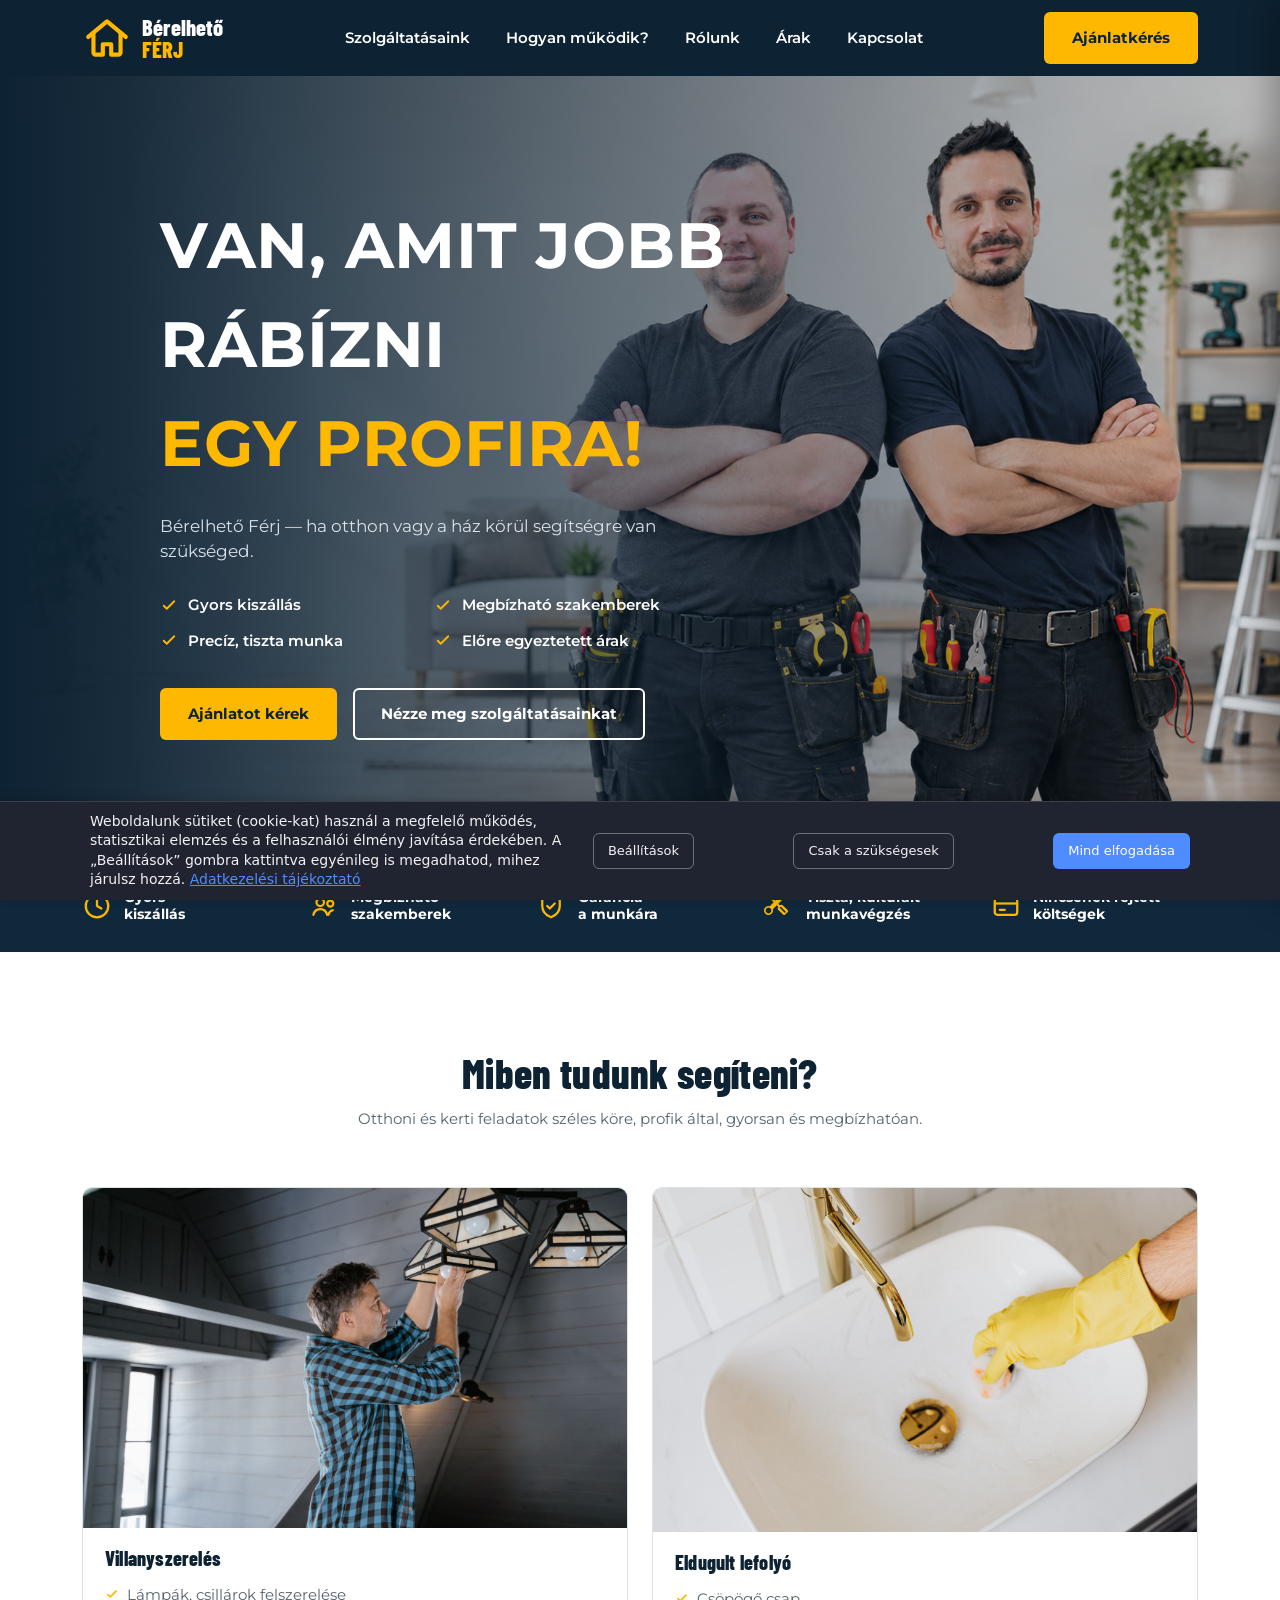
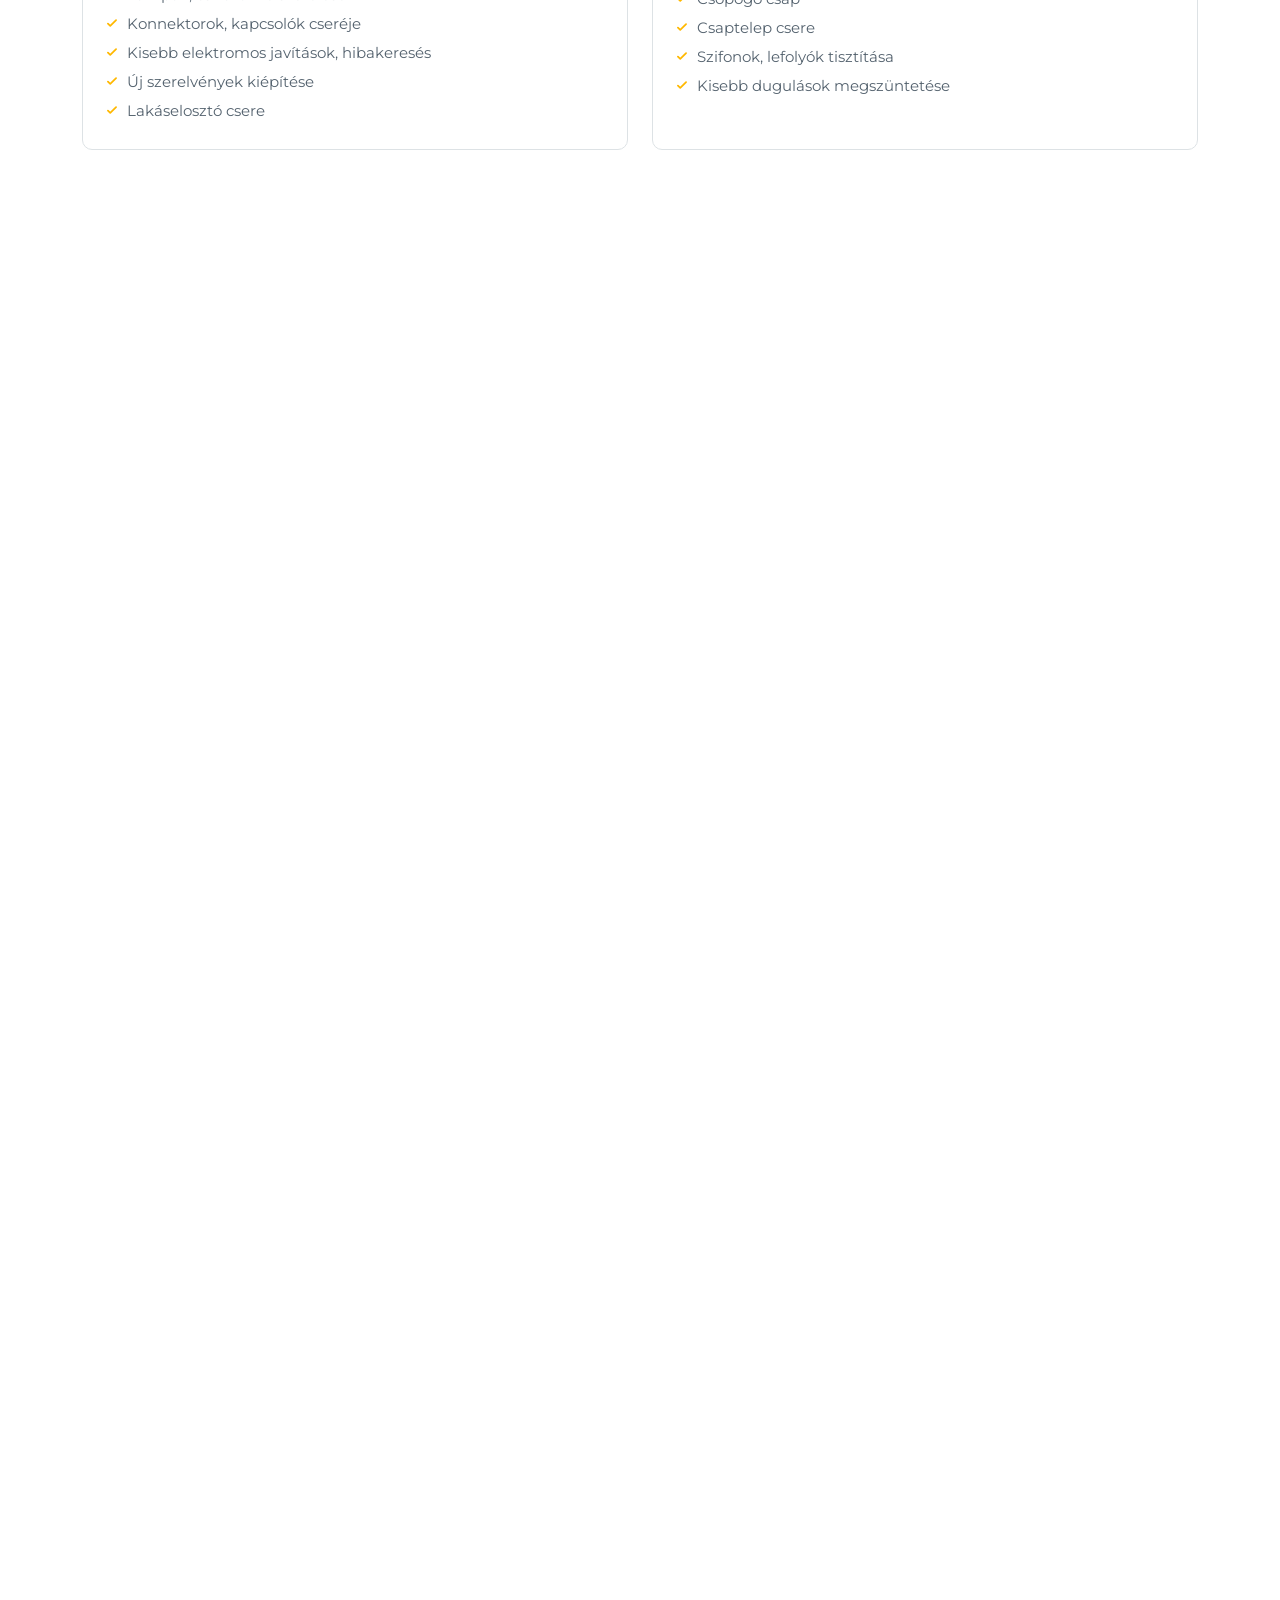
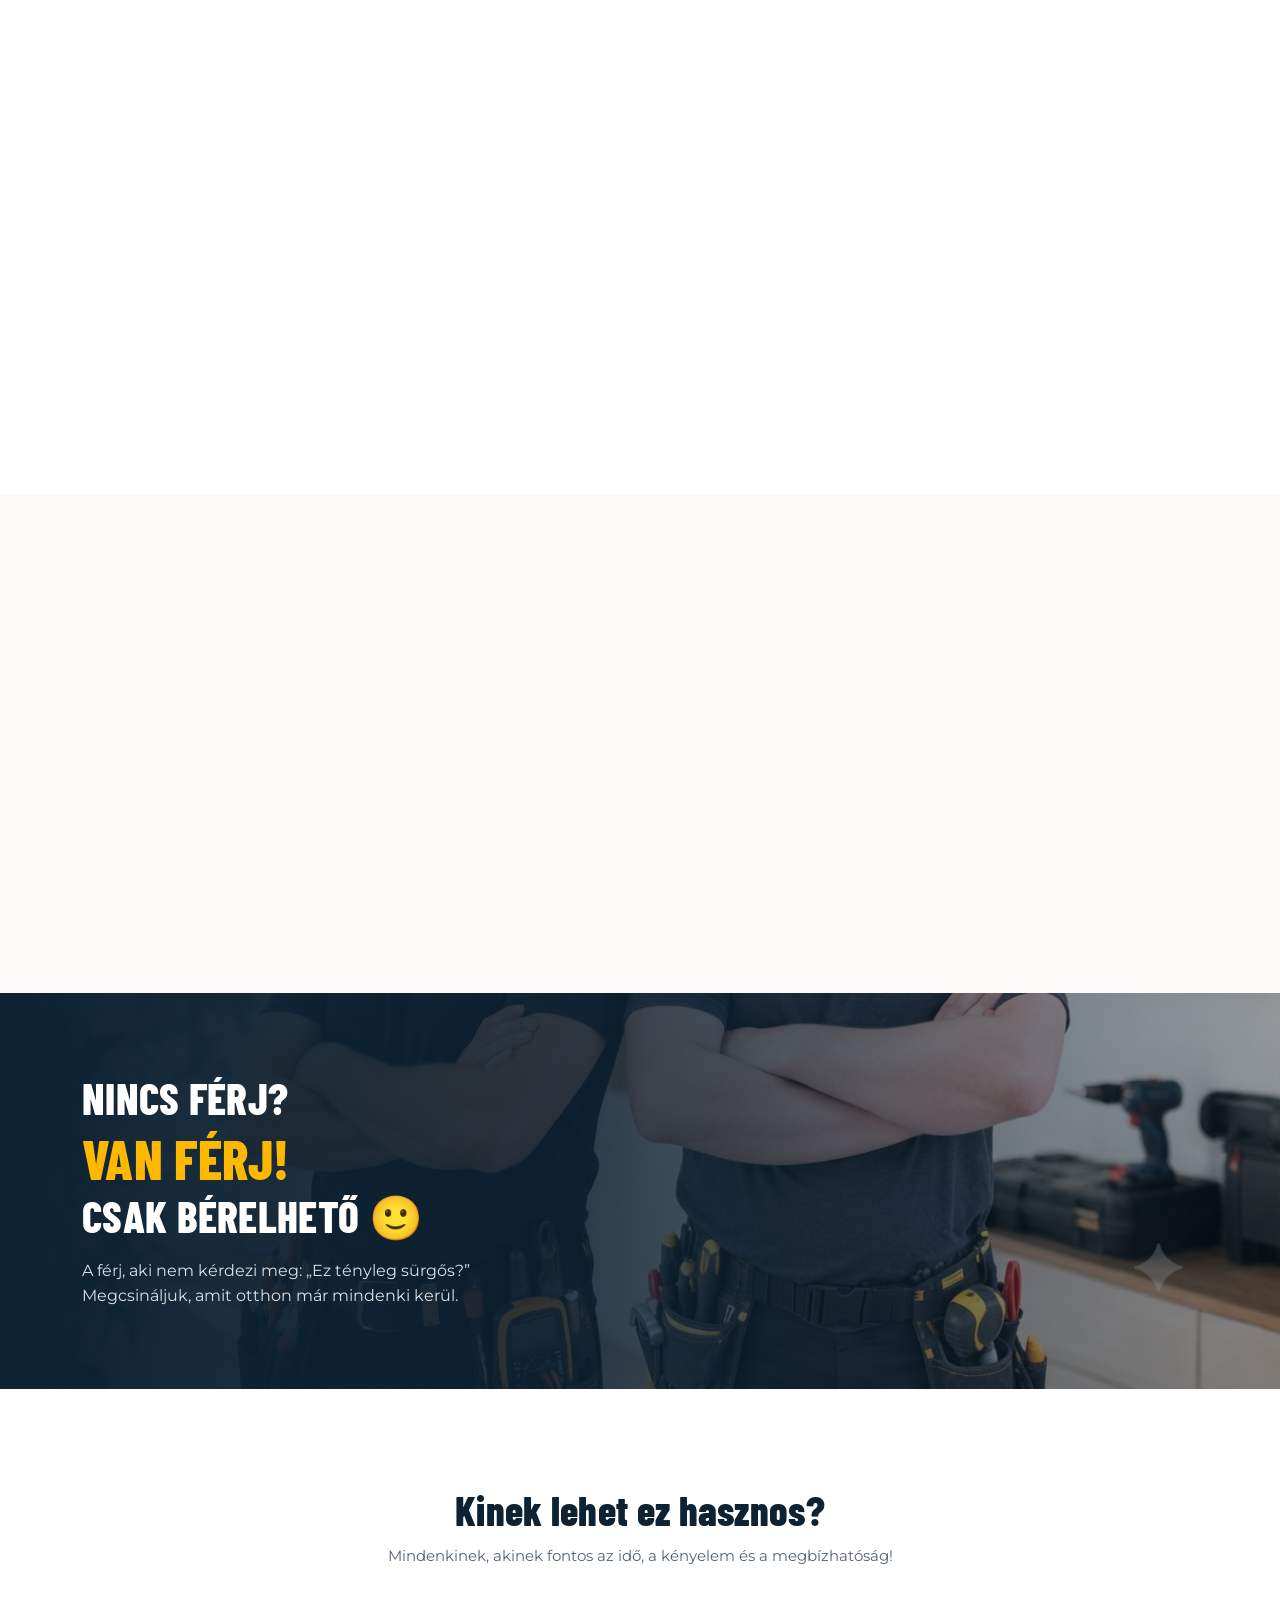
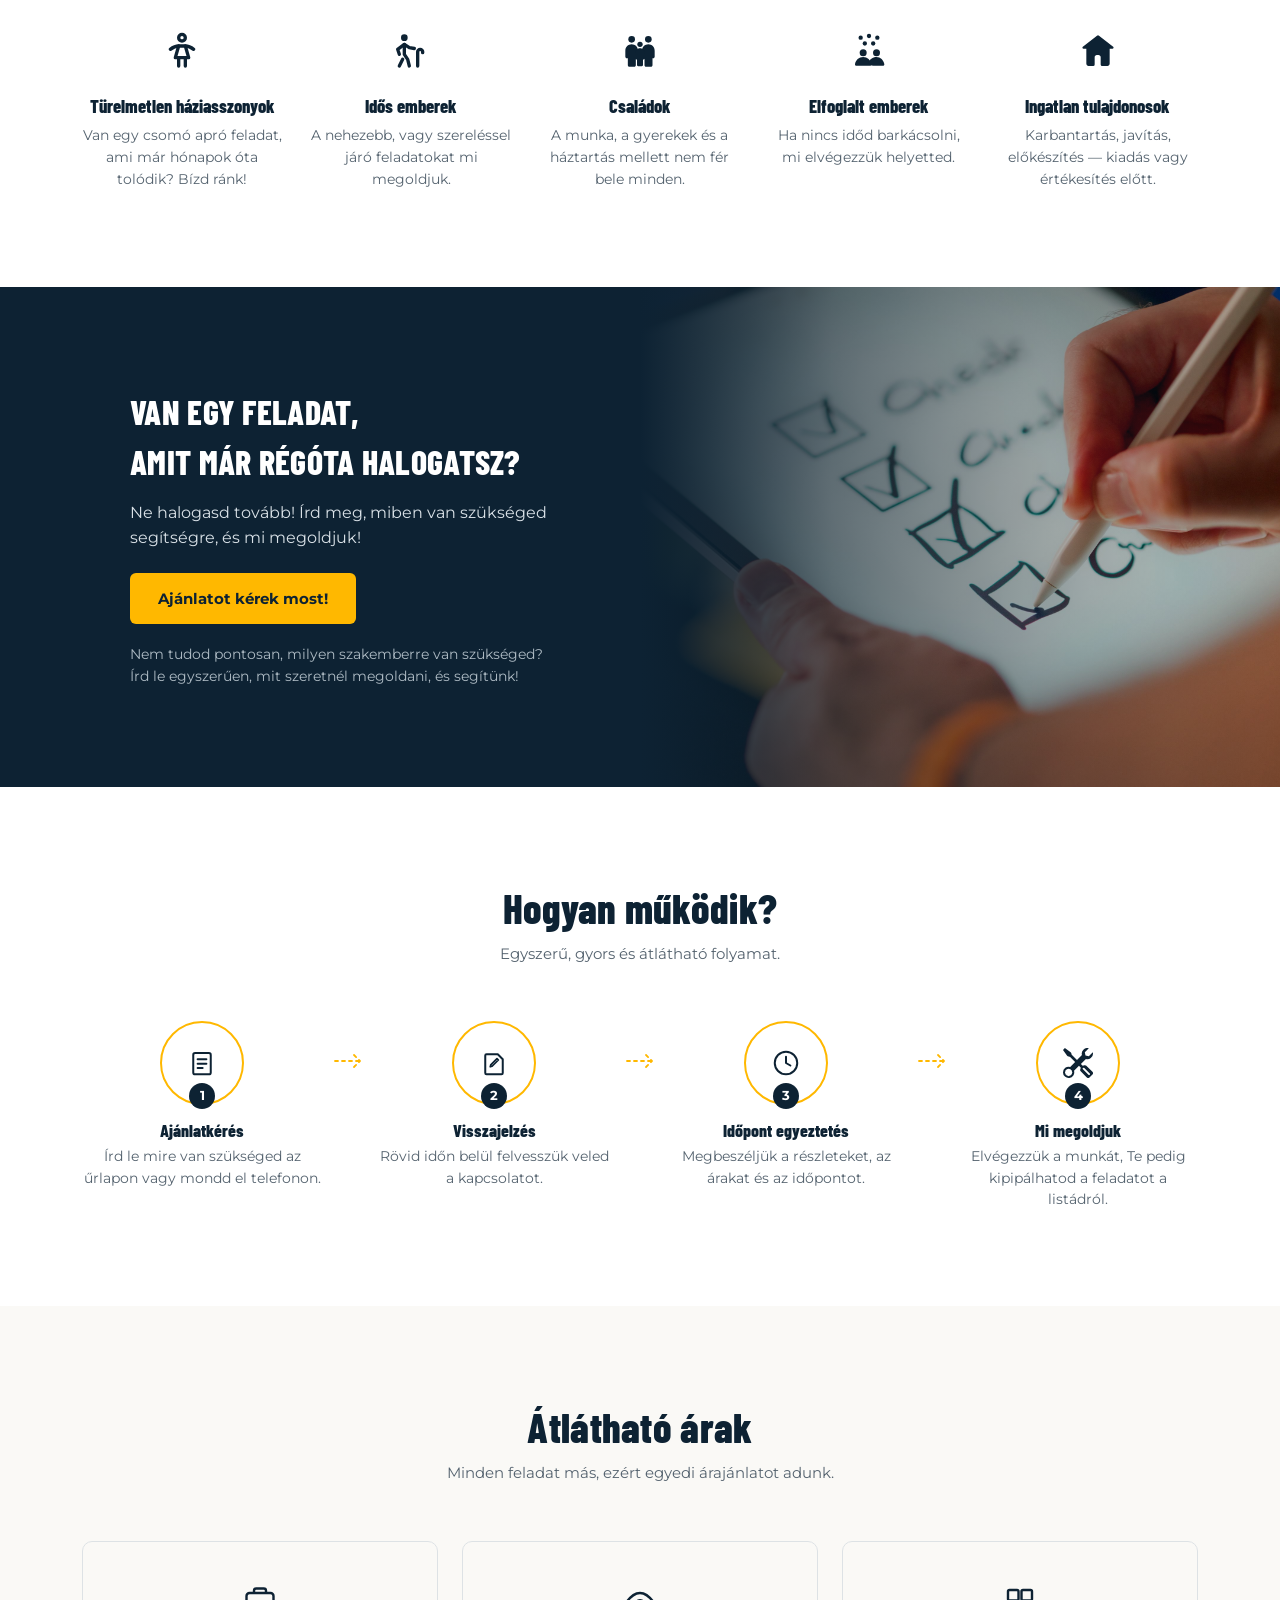
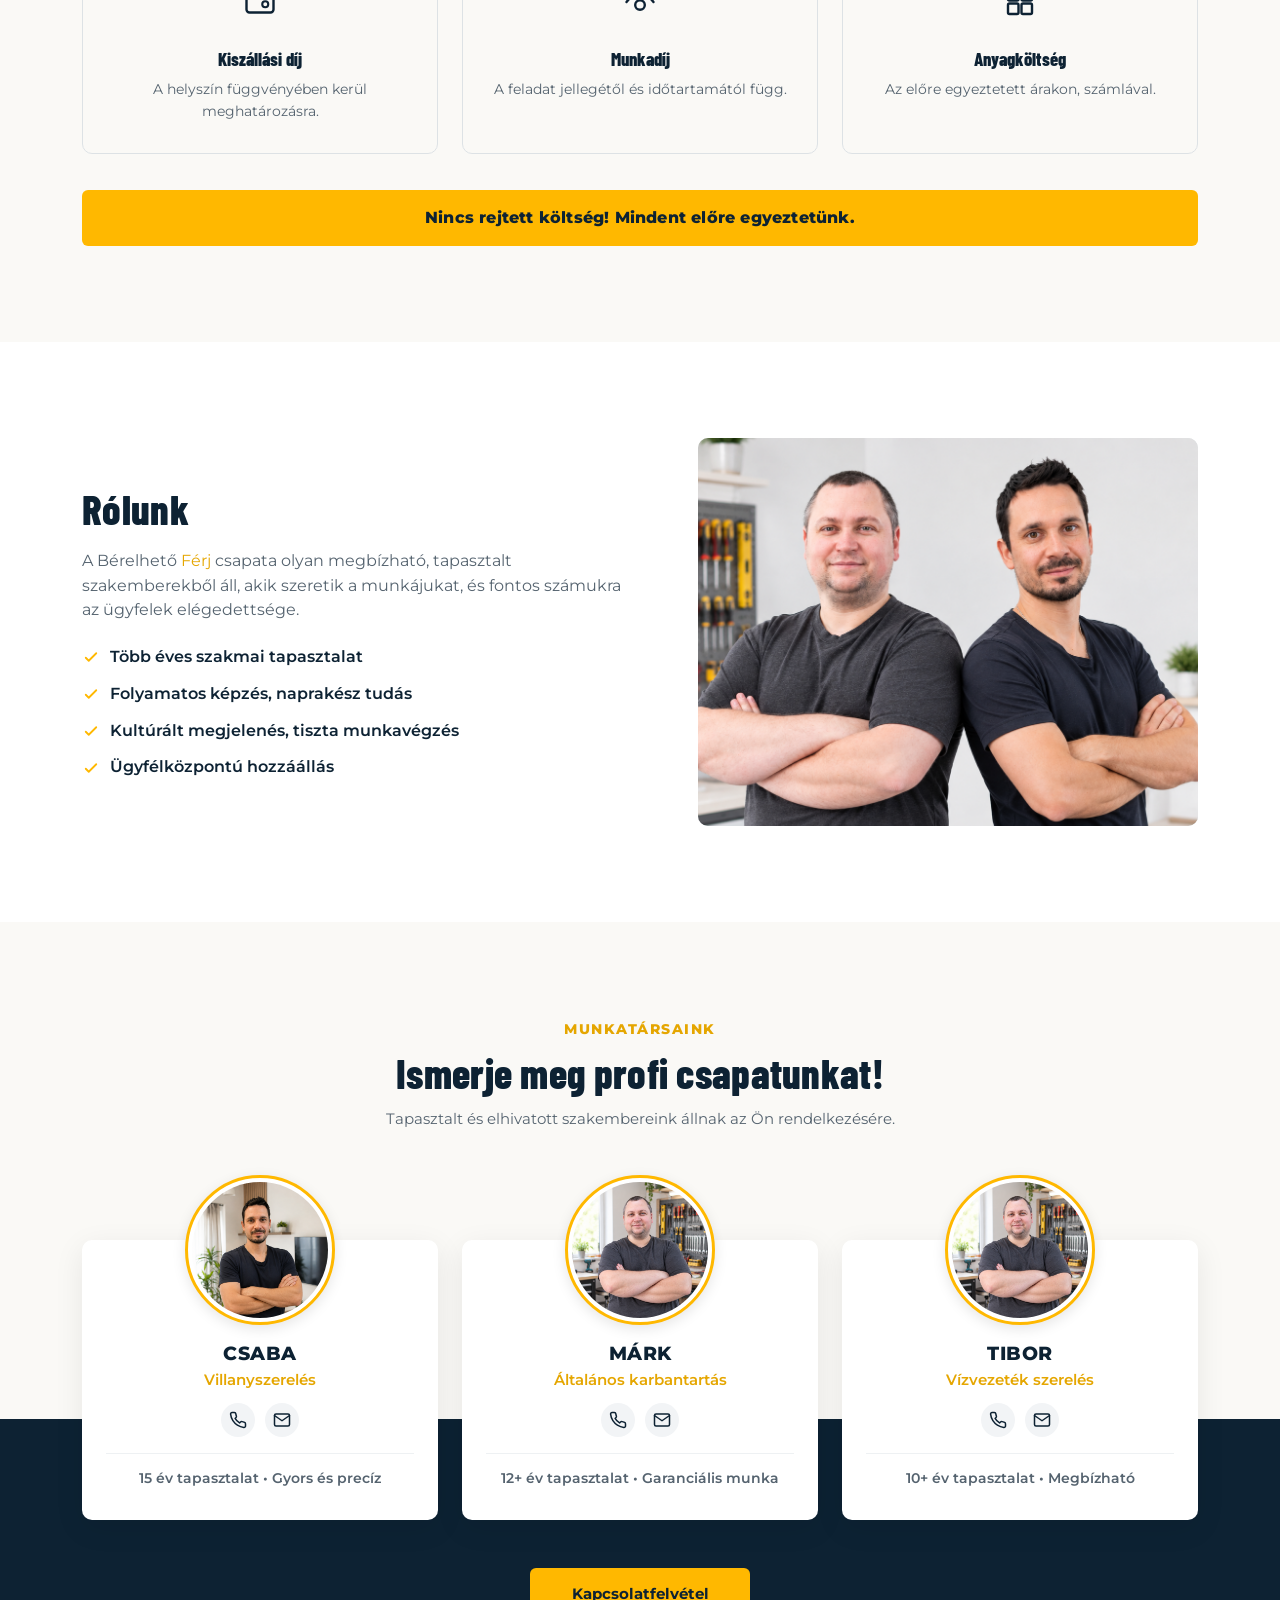
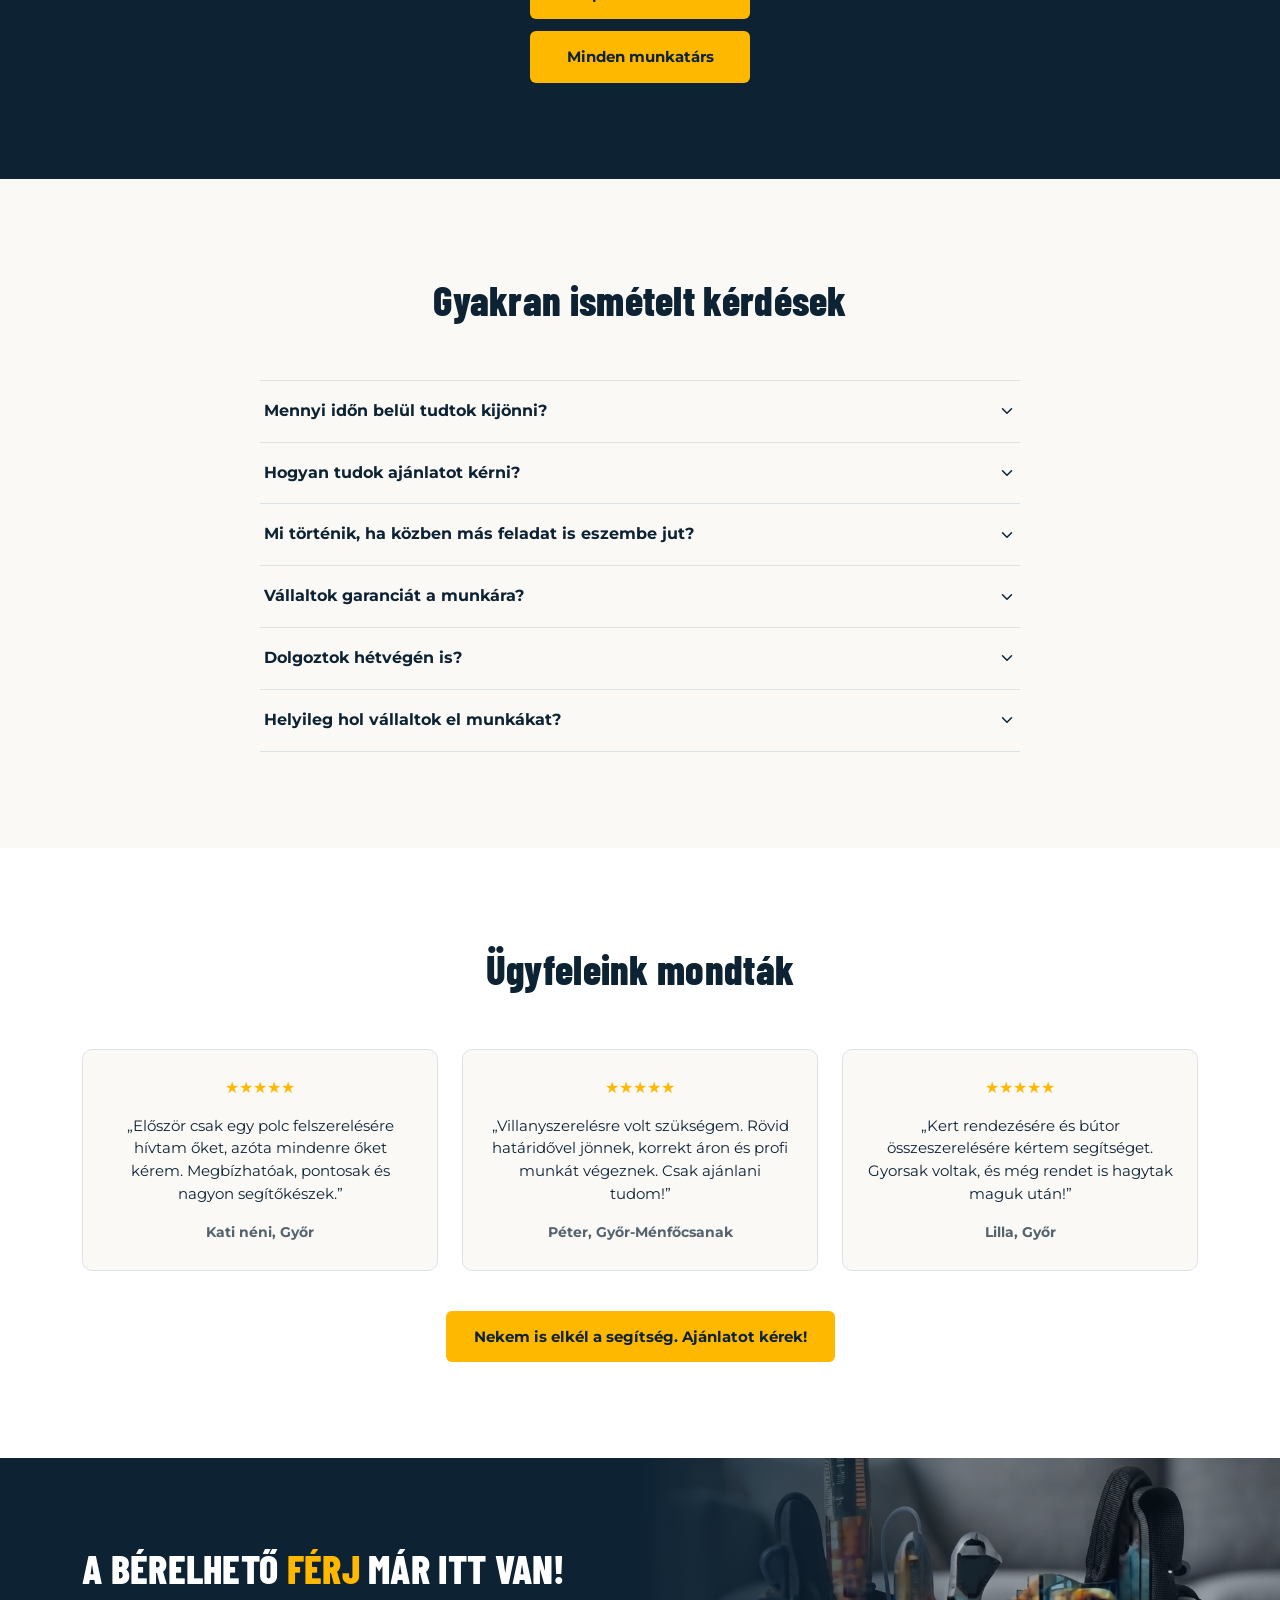
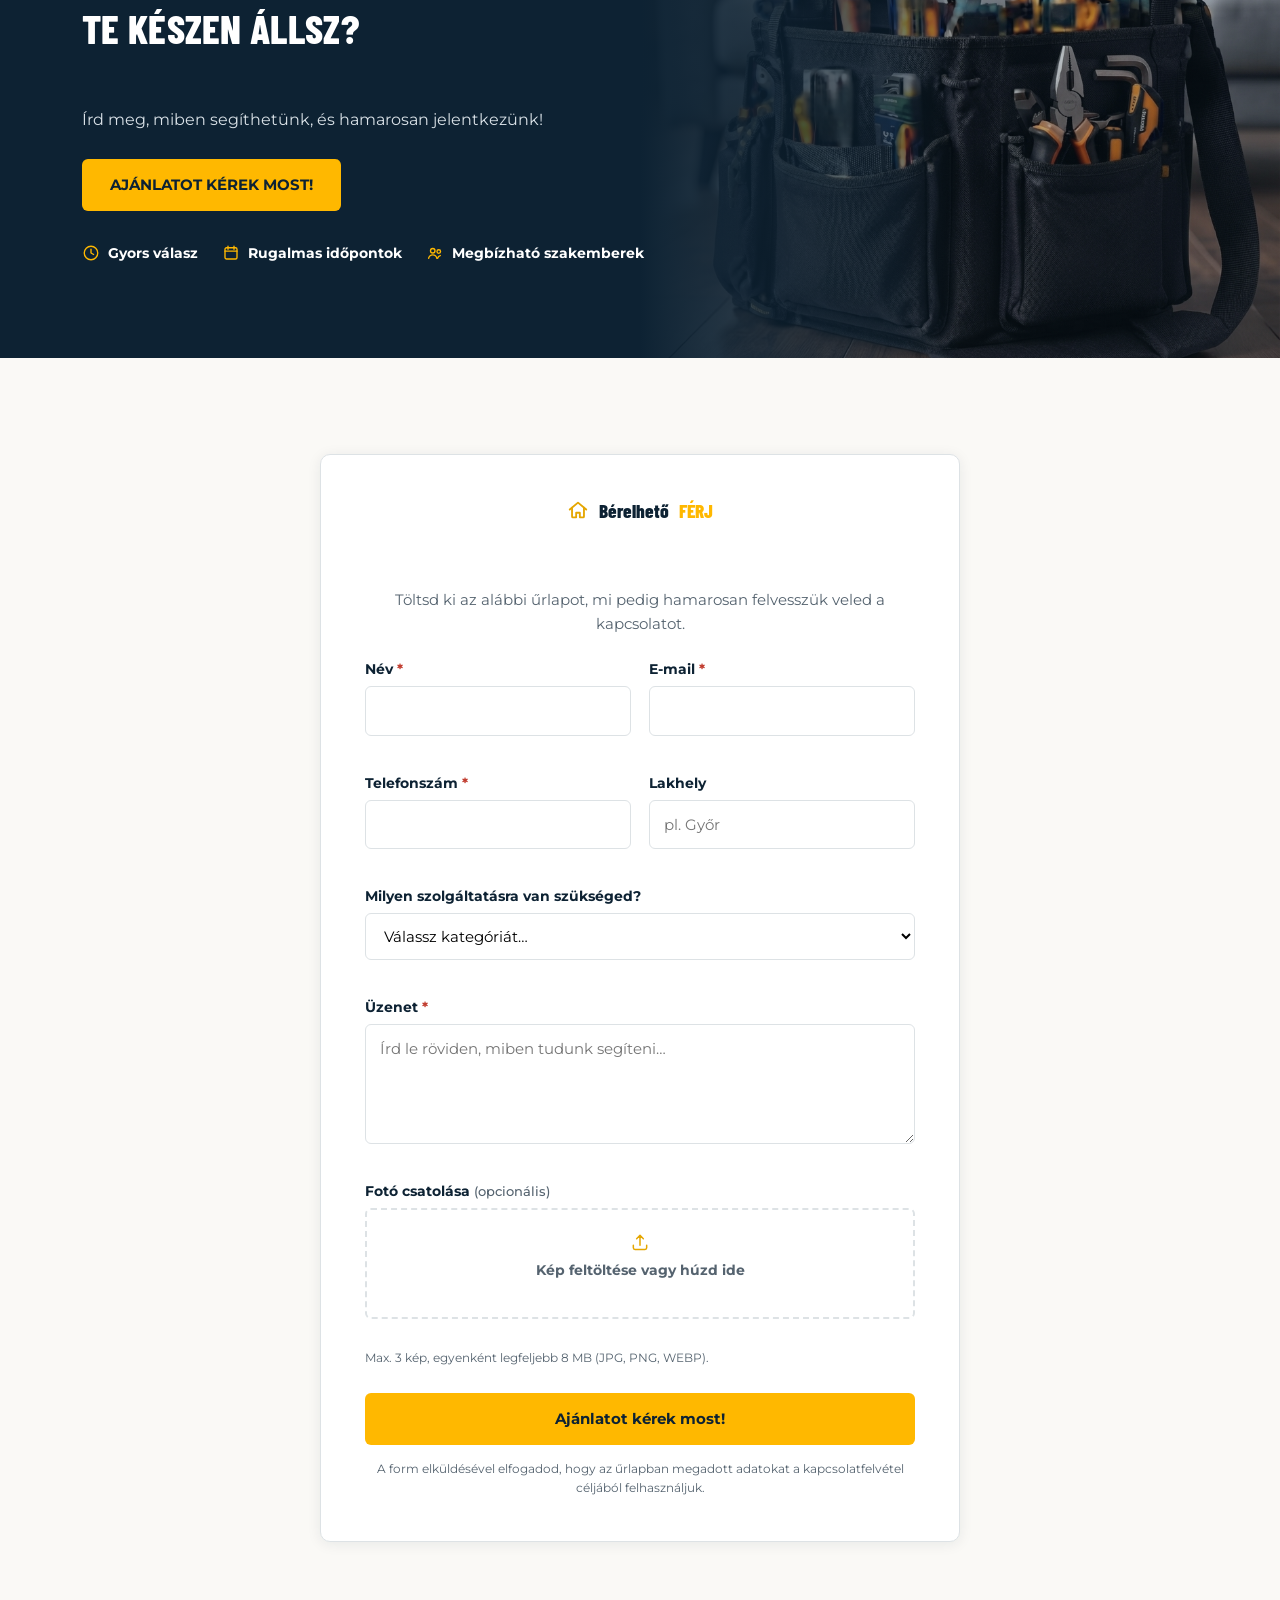
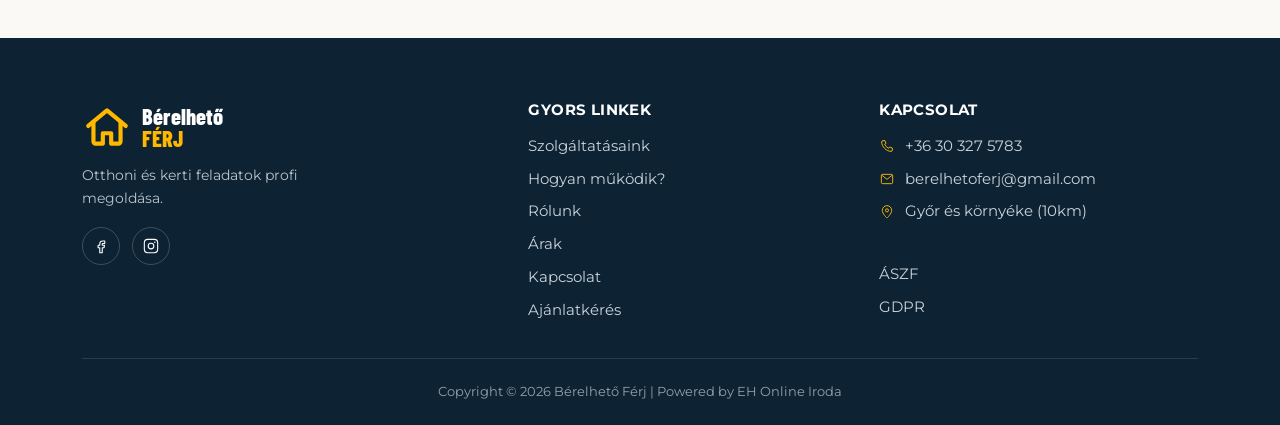
==== index.html @ 906f04ff "Update index.html" ====
<!DOCTYPE html>
<html lang="hu">
<head>
<meta charset="UTF-8">
<meta name="viewport" content="width=device-width, initial-scale=1.0">
<title>Bérelhető Férj — Megbízható otthoni és kerti segítség Győrben</title>
<meta name="description" content="Villanyszerelés, vízszerelés, kerti munkák, bútorösszeszerelés és sok más otthoni feladat gyors, megbízható és tiszta elvégzése Győrben és környékén. Kérj ingyenes ajánlatot!">

<!-- Open Graph / Social Media Meta Tags -->
<meta property="og:type" content="website">
<meta property="og:site_name" content="Bérelhető Férj">
<meta property="og:url" content="https://berelhetoferj.hu/">
<meta property="og:title" content="Bérelhető Férj — Megbízható otthoni és kerti segítség Győrben">
<meta property="og:description" content="Villanyszerelés, vízszerelés, kerti munkák, bútorösszeszerelés és sok más otthoni feladat gyors, megbízható és tiszta elvégzése Győrben és környékén. Kérj ingyenes ajánlatot!">
<meta property="og:image" content="https://berelhetoferj.hu/images/meta_logo_bf.png?v=2">
<meta property="og:image:width" content="1200">
<meta property="og:image:height" content="630">
<meta property="og:locale" content="hu_HU">

<!-- Google Fonts: Barlow Condensed (címsorok) + Montserrat (törzsszöveg) -->
<link rel="preconnect" href="https://fonts.googleapis.com">
<link rel="preconnect" href="https://fonts.gstatic.com" crossorigin>
<link href="https://fonts.googleapis.com/css2?family=Barlow+Condensed:wght@700;800&family=Montserrat:wght@400;500;600;700;800&display=swap" rel="stylesheet">

<link rel="shortcut icon" href="https://berelhetoferj.hu/images/BF_logo_haz.png" type="image/png">
<link rel="icon" type="image/png" sizes="32x32" href="https://berelhetoferj.hu/images/BF_logo_haz.png">
<link rel="icon" type="image/png" sizes="16x16" href="https://berelhetoferj.hu/images/BF_logo_haz.png">
<link rel="apple-touch-icon" sizes="180x180" href="https://berelhetoferj.hu/images/BF_logo_haz.png">

<script type="application/ld+json">
{
  "@context": "https://schema.org",
  "@type": "WebSite",
  "name": "Bérelhető Férj",
  "url": "https://berelhetoferj.hu/"
}
</script>

	<!-- Süti kezelő banner -->
    <script src="js/cookie-consent.js"></script>

    <!-- Mérőkódok összekapcsolása a süti hozzájárulással -->
    <script>
      window.CCB_INTEGRATIONS_CONFIG = {
        googleAnalyticsId: "G-8GX90YJ783",
        facebookPixelId: "1879582559872892"
      };
    </script>
    
    <script src="js/cookie-consent-integrations.js"></script>

    <link rel="stylesheet" href="css/style.css">

    <!-- Google Search Console hitelesítő meta tag -->
    <meta name="google-site-verification" content="yEcXVjVeUPBAmQHOcJySM6yYIGI2klG_inpVsDItOJA" />

</head>

<body>

<a class="skip-link" href="#main">Ugrás a tartalomra</a>

<!-- ======================= HEADER ======================= -->
<header class="site-header">
  <div class="container">
    <a href="#top" class="logo" aria-label="Bérelhető Férj, kezdőlap">
      <svg class="logo-icon" width="50" height="50" viewBox="0 0 24 24" fill="none" aria-hidden="true">
        <path d="M3 11.5 12 4l9 7.5" stroke="currentColor" stroke-width="2" stroke-linecap="round" stroke-linejoin="round"/>
        <path d="M5.5 9.5V19a1 1 0 0 0 1 1H10v-5h4v5h3.5a1 1 0 0 0 1-1V9.5" stroke="currentColor" stroke-width="2" stroke-linecap="round" stroke-linejoin="round"/>
      </svg>
      <span>Bérelhető<br><span class="logo-accent">FÉRJ</span></span>
    </a>

    <nav class="main-nav" aria-label="Fő navigáció">
      <ul>
        <li><a href="#szolgaltatasok">Szolgáltatásaink</a></li>
        <li><a href="#hogyan-mukodik">Hogyan működik?</a></li>
        <li><a href="#rolunk">Rólunk</a></li>
        <li><a href="#arak">Árak</a></li>
        <li><a href="#kapcsolat">Kapcsolat</a></li>
      </ul>
    </nav>

    <a href="#ajanlatkeres" class="btn btn-primary header-cta desktop-only" data-event="cta">Ajánlatkérés</a>

    <button type="button" class="hamburger" id="hamburgerBtn" aria-expanded="false" aria-controls="mobileDrawer" aria-label="Menü megnyitása">
      <span></span><span></span><span></span>
    </button>
  </div>
</header>

<div class="backdrop" id="backdrop"></div>

<div class="mobile-drawer" id="mobileDrawer" role="dialog" aria-modal="true" aria-label="Mobil navigáció">
  <div class="mobile-drawer-head">
    <span class="logo" aria-hidden="true">
      <svg width="24" height="24" viewBox="0 0 24 24" fill="none"><path d="M3 11.5 12 4l9 7.5" stroke="#FFB800" stroke-width="2" stroke-linecap="round" stroke-linejoin="round"/></svg>
      Menü
    </span>
    <button type="button" class="mobile-drawer-close" id="drawerCloseBtn" aria-label="Menü bezárása">
      <svg width="22" height="22" viewBox="0 0 24 24" fill="none" aria-hidden="true"><path d="M6 6l12 12M18 6 6 18" stroke="currentColor" stroke-width="2" stroke-linecap="round"/></svg>
    </button>
  </div>
  <nav aria-label="Mobil navigáció">
    <ul>
      <li><a href="#szolgaltatasok">Szolgáltatásaink</a></li>
      <li><a href="#hogyan-mukodik">Hogyan működik?</a></li>
      <li><a href="#rolunk">Rólunk</a></li>
      <li><a href="#arak">Árak</a></li>
      <li><a href="#kapcsolat">Kapcsolat</a></li>
    </ul>
  </nav>
  <a href="#ajanlatkeres" class="btn btn-primary btn-block" data-event="cta">Ajánlatkérés</a>
</div>

<main id="main">

  <!-- ======================= HERO ======================= -->
<style>
  /* Ez a szabály CSAK a 992 képernyőszélesség feletti eszközökön (laptop, desktop) érvényesül 
  csak ez a konténer lett szélesebb és a szöveg kintebb hogy a kép jobban látszódjon !!!!!*/
  @media (min-width: 992px) {
    #top .container {
      max-width: 80% !important; /* Itt állíthatod be a kívánt szélességet */
    }
  }
</style>

  <section class="hero" id="top">
    <div class="hero-media" aria-hidden="true">
      <div class="image-placeholder" role="img" aria-label="Szakember a szerszámos műhelyében"><img src="images/Bérelhető férj_csapat01.png" alt="" loading="eager"></div>
    </div>
    <div class="container">
      <div class="hero-content">
        <h1 class="hero-title">Van, amit jobb<br>rábízni<br><span class="line-accent">egy profira!</span></h1>
        <p class="hero-subtitle">Bérelhető Férj — ha otthon vagy a ház körül segítségre van szükséged.</p>
        <ul class="hero-checklist">
          <li><svg width="18" height="18" viewBox="0 0 24 24" fill="none" aria-hidden="true"><path d="M5 13l4 4L19 7" stroke="currentColor" stroke-width="2.4" stroke-linecap="round" stroke-linejoin="round"/></svg>Gyors kiszállás</li>
          <li><svg width="18" height="18" viewBox="0 0 24 24" fill="none" aria-hidden="true"><path d="M5 13l4 4L19 7" stroke="currentColor" stroke-width="2.4" stroke-linecap="round" stroke-linejoin="round"/></svg>Megbízható szakemberek</li>
          <li><svg width="18" height="18" viewBox="0 0 24 24" fill="none" aria-hidden="true"><path d="M5 13l4 4L19 7" stroke="currentColor" stroke-width="2.4" stroke-linecap="round" stroke-linejoin="round"/></svg>Precíz, tiszta munka</li>
          <li><svg width="18" height="18" viewBox="0 0 24 24" fill="none" aria-hidden="true"><path d="M5 13l4 4L19 7" stroke="currentColor" stroke-width="2.4" stroke-linecap="round" stroke-linejoin="round"/></svg>Előre egyeztetett árak</li>
        </ul>
        <div class="hero-actions">
          <a href="#ajanlatkeres" class="btn btn-primary" data-event="cta">Ajánlatot kérek</a>
          <a href="#szolgaltatasok" class="btn btn-outline">Nézze meg szolgáltatásainkat</a>
        </div>
      </div>
    </div>
  </section>

  <!-- ======================= USP STRIP ======================= -->
  <section class="usp-strip" aria-label="Legfontosabb előnyeink">
    <div class="container">
      <div class="usp-item">
        <svg width="30" height="30" viewBox="0 0 24 24" fill="none" aria-hidden="true"><circle cx="12" cy="12" r="9" stroke="currentColor" stroke-width="1.8"/><path d="M12 7v5l3.5 2" stroke="currentColor" stroke-width="1.8" stroke-linecap="round" stroke-linejoin="round"/></svg>
        <span>Gyors<br>kiszállás</span>
      </div>
      <div class="usp-item">
        <svg width="30" height="30" viewBox="0 0 24 24" fill="none" aria-hidden="true"><circle cx="9" cy="9" r="3" stroke="currentColor" stroke-width="1.8"/><path d="M3.5 19c.8-3 3-4.5 5.5-4.5S13.7 16 14.5 19" stroke="currentColor" stroke-width="1.8" stroke-linecap="round"/><circle cx="17" cy="10" r="2.4" stroke="currentColor" stroke-width="1.8"/><path d="M15.5 19c.5-2 1.8-3.3 3.5-3.6" stroke="currentColor" stroke-width="1.8" stroke-linecap="round"/></svg>
        <span>Megbízható<br>szakemberek</span>
      </div>
      <div class="usp-item">
        <svg width="30" height="30" viewBox="0 0 24 24" fill="none" aria-hidden="true"><path d="M12 3l7 3v6c0 4.5-3 7.5-7 9-4-1.5-7-4.5-7-9V6l7-3Z" stroke="currentColor" stroke-width="1.8" stroke-linejoin="round"/><path d="M9 12l2 2 4-4" stroke="currentColor" stroke-width="1.8" stroke-linecap="round" stroke-linejoin="round"/></svg>
        <span>Garancia<br>a munkára</span>
      </div>
      <div class="usp-item">
        <svg style="align-items: center;" width="30" height="30" viewBox="0 0 20 20" fill="currentColor" aria-hidden="true"><path d="M1 0 0 1l2.2 3.081a1 1 0 0 0 .815.419h.07a1 1 0 0 1 .708.293l2.675 2.675-2.617 2.654A3.003 3.003 0 0 0 0 13a3 3 0 1 0 5.878-.851l2.654-2.617.968.968-.305.914a1 1 0 0 0 .242 1.023l3.27 3.27a.997.997 0 0 0 1.414 0l1.586-1.586a.997.997 0 0 0 0-1.414l-3.27-3.27a1 1 0 0 0-1.023-.242L10.5 9.5l-.96-.96 2.68-2.643A3.005 3.005 0 0 0 16 3q0-.405-.102-.777l-2.14 2.141L12 4l-.364-1.757L13.777.102a3 3 0 0 0-3.675 3.68L7.462 6.46 4.793 3.793a1 1 0 0 1-.293-.707v-.071a1 1 0 0 0-.419-.814zm9.646 10.646a.5.5 0 0 1 .708 0l2.914 2.915a.5.5 0 0 1-.707.707l-2.915-2.914a.5.5 0 0 1 0-.708M3 11l.471.242.529.026.287.445.445.287.026.529L5 13l-.242.471-.026.529-.445.287-.287.445-.529.026L3 15l-.471-.242L2 14.732l-.287-.445L1.268 14l-.026-.529L1 13l.242-.471.026-.529.445-.287.287-.445.529-.026z"/></svg>        
        <span>Tiszta, kultúrált<br>munkavégzés</span>
      </div>
      <div class="usp-item">
        <svg width="30" height="30" viewBox="0 0 24 24" fill="none" aria-hidden="true"><rect x="3" y="6" width="18" height="13" rx="2" stroke="currentColor" stroke-width="1.8"/><path d="M3 10h18" stroke="currentColor" stroke-width="1.8"/><path d="M7 15h4" stroke="currentColor" stroke-width="1.8" stroke-linecap="round"/></svg>
        <span>Nincsenek rejtett<br>költségek</span>
      </div>
    </div>
  </section>

    <!-- ======================= SZOLGÁLTATÁSAINK ======================= -->
  <section class="section-pad" id="szolgaltatasok">
    <div class="container">
      <div class="section-head reveal">
        <h2 style="color: #0D2233;">Miben tudunk segíteni?</h2>
        <p class="section-intro">Otthoni és kerti feladatok széles köre, profik által, gyorsan és megbízhatóan.</p>
      </div>

      <div class="services-grid">
        <article class="service-card reveal">
          <div class="image-placeholder" role="img" aria-label="Villanyszerelési munka"><img src="images/villanyszerelés.jpg" alt="" loading="eager"></div>
          <div class="service-card-body">
            <h3>Villanyszerelés</h3>
            <ul>
              <li><svg width="14" height="14" viewBox="0 0 24 24" fill="none" aria-hidden="true"><path d="M5 13l4 4L19 7" stroke="currentColor" stroke-width="3" stroke-linecap="round" stroke-linejoin="round"/></svg>Lámpák, csillárok felszerelése</li>
              <li><svg width="14" height="14" viewBox="0 0 24 24" fill="none" aria-hidden="true"><path d="M5 13l4 4L19 7" stroke="currentColor" stroke-width="3" stroke-linecap="round" stroke-linejoin="round"/></svg>Konnektorok, kapcsolók cseréje</li>
              <li><svg width="14" height="14" viewBox="0 0 24 24" fill="none" aria-hidden="true"><path d="M5 13l4 4L19 7" stroke="currentColor" stroke-width="3" stroke-linecap="round" stroke-linejoin="round"/></svg>Kisebb elektromos javítások, hibakeresés</li>
              <li><svg width="14" height="14" viewBox="0 0 24 24" fill="none" aria-hidden="true"><path d="M5 13l4 4L19 7" stroke="currentColor" stroke-width="3" stroke-linecap="round" stroke-linejoin="round"/></svg>Új szerelvények kiépítése</li>
              <li><svg width="14" height="14" viewBox="0 0 24 24" fill="none" aria-hidden="true"><path d="M5 13l4 4L19 7" stroke="currentColor" stroke-width="3" stroke-linecap="round" stroke-linejoin="round"/></svg>Lakáselosztó csere</li>
            </ul>
          </div>
        </article>

       

         <article class="service-card reveal">
          <div class="image-placeholder" role="img" aria-label="Eldugult lefolyó javítása"><img src="images/lefolyó.jpg" alt="" loading="eager"></div>
          <div class="service-card-body">
            <h3>Eldugult lefolyó</h3>
            <ul>
              <li><svg width="14" height="14" viewBox="0 0 24 24" fill="none" aria-hidden="true"><path d="M5 13l4 4L19 7" stroke="currentColor" stroke-width="3" stroke-linecap="round" stroke-linejoin="round"/></svg>Csöpögő csap</li>
              <li><svg width="14" height="14" viewBox="0 0 24 24" fill="none" aria-hidden="true"><path d="M5 13l4 4L19 7" stroke="currentColor" stroke-width="3" stroke-linecap="round" stroke-linejoin="round"/></svg>Csaptelep csere</li>
              <li><svg width="14" height="14" viewBox="0 0 24 24" fill="none" aria-hidden="true"><path d="M5 13l4 4L19 7" stroke="currentColor" stroke-width="3" stroke-linecap="round" stroke-linejoin="round"/></svg>Szifonok, lefolyók tisztítása</li>
              <li><svg width="14" height="14" viewBox="0 0 24 24" fill="none" aria-hidden="true"><path d="M5 13l4 4L19 7" stroke="currentColor" stroke-width="3" stroke-linecap="round" stroke-linejoin="round"/></svg>Kisebb dugulások megszüntetése</li>
           	  <br>
			</ul>
          </div>
        </article>

        <article class="service-card reveal">
          <div class="image-placeholder" role="img" aria-label="Bútor összeszerelés"><img src="images/butor.jpg" alt="" loading="eager"></div>
          <div class="service-card-body">
            <h3>Bútor összeszerelés</h3>
            <ul>
              <li><svg width="14" height="14" viewBox="0 0 24 24" fill="none" aria-hidden="true"><path d="M5 13l4 4L19 7" stroke="currentColor" stroke-width="3" stroke-linecap="round" stroke-linejoin="round"/></svg>Laprasszerelt bútorok összeszerelése</li>
              <li><svg width="14" height="14" viewBox="0 0 24 24" fill="none" aria-hidden="true"><path d="M5 13l4 4L19 7" stroke="currentColor" stroke-width="3" stroke-linecap="round" stroke-linejoin="round"/></svg>Fogantyúk, zsanérok szerelése</li>
              <li><svg width="14" height="14" viewBox="0 0 24 24" fill="none" aria-hidden="true"><path d="M5 13l4 4L19 7" stroke="currentColor" stroke-width="3" stroke-linecap="round" stroke-linejoin="round"/></svg>Polcok, szekrények rögzítése</li>
              <li><svg width="14" height="14" viewBox="0 0 24 24" fill="none" aria-hidden="true"><path d="M5 13l4 4L19 7" stroke="currentColor" stroke-width="3" stroke-linecap="round" stroke-linejoin="round"/></svg>Hibakeresés, javítás</li>
            </ul>
          </div>
        </article>

        <article class="service-card reveal">
          <div class="image-placeholder" role="img" aria-label="Karbantartás, javítás"><img src="images/karbantartás.jpg" alt="" loading="eager"></div>
          <div class="service-card-body">
            <h3>Karbantartás, javítás</h3>
            <ul>
              <li><svg width="14" height="14" viewBox="0 0 24 24" fill="none" aria-hidden="true"><path d="M5 13l4 4L19 7" stroke="currentColor" stroke-width="3" stroke-linecap="round" stroke-linejoin="round"/></svg>Ajtók, ablakok beállítása</li>
              <li><svg width="14" height="14" viewBox="0 0 24 24" fill="none" aria-hidden="true"><path d="M5 13l4 4L19 7" stroke="currentColor" stroke-width="3" stroke-linecap="round" stroke-linejoin="round"/></svg>Kilincsek, zárak cseréje</li>
              <li><svg width="14" height="14" viewBox="0 0 24 24" fill="none" aria-hidden="true"><path d="M5 13l4 4L19 7" stroke="currentColor" stroke-width="3" stroke-linecap="round" stroke-linejoin="round"/></svg>Polcok, képek felszerelése</li>
              <li><svg width="14" height="14" viewBox="0 0 24 24" fill="none" aria-hidden="true"><path d="M5 13l4 4L19 7" stroke="currentColor" stroke-width="3" stroke-linecap="round" stroke-linejoin="round"/></svg>Fúrás, rögzítés, szerelés</li>
            </ul>
          </div>
        </article>


        <article class="service-card reveal">
          <div class="image-placeholder" role="img" aria-label="Kerti munkák"><img src="images/kerti_munka.png" alt="" loading="eager"></div>
          <div class="service-card-body">
            <h3>Kerti munkák</h3>
            <ul>
              <li><svg width="14" height="14" viewBox="0 0 24 24" fill="none" aria-hidden="true"><path d="M5 13l4 4L19 7" stroke="currentColor" stroke-width="3" stroke-linecap="round" stroke-linejoin="round"/></svg>Fűnyírás, sövénynyírás</li>
              <li><svg width="14" height="14" viewBox="0 0 24 24" fill="none" aria-hidden="true"><path d="M5 13l4 4L19 7" stroke="currentColor" stroke-width="3" stroke-linecap="round" stroke-linejoin="round"/></svg>Metszés, gyomirtás</li>
              <li><svg width="14" height="14" viewBox="0 0 24 24" fill="none" aria-hidden="true"><path d="M5 13l4 4L19 7" stroke="currentColor" stroke-width="3" stroke-linecap="round" stroke-linejoin="round"/></svg>Kert rendbetétele</li>
              <li><svg width="14" height="14" viewBox="0 0 24 24" fill="none" aria-hidden="true"><path d="M5 13l4 4L19 7" stroke="currentColor" stroke-width="3" stroke-linecap="round" stroke-linejoin="round"/></svg>Szezonális kerti munkák</li>
              <li><svg width="14" height="14" viewBox="0 0 24 24" fill="none" aria-hidden="true"><path d="M5 13l4 4L19 7" stroke="currentColor" stroke-width="3" stroke-linecap="round" stroke-linejoin="round"/></svg>Fakivágás</li>
            </ul>
          </div>
        </article>

        <article class="service-card reveal">
          <div class="image-placeholder" role="img" aria-label="Autó szerviz"><img src="images/auto.service.jpg" alt="" loading="eager"></div>
          <div class="service-card-body">
            <h3>Autó szerviz</h3>
            <ul>
              <li><svg width="14" height="14" viewBox="0 0 24 24" fill="none" aria-hidden="true"><path d="M5 13l4 4L19 7" stroke="currentColor" stroke-width="3" stroke-linecap="round" stroke-linejoin="round"/></svg>Gyors szerviz - helyszíni kiszállás, hibafelmérés</li>
              <li><svg width="14" height="14" viewBox="0 0 24 24" fill="none" aria-hidden="true"><path d="M5 13l4 4L19 7" stroke="currentColor" stroke-width="3" stroke-linecap="round" stroke-linejoin="round"/></svg>Olajcsere, Kerékcsere</li>
              <li><svg width="14" height="14" viewBox="0 0 24 24" fill="none" aria-hidden="true"><path d="M5 13l4 4L19 7" stroke="currentColor" stroke-width="3" stroke-linecap="round" stroke-linejoin="round"/></svg>Fék-, Futómű javítás</li>
              <li><svg width="14" height="14" viewBox="0 0 24 24" fill="none" aria-hidden="true"><path d="M5 13l4 4L19 7" stroke="currentColor" stroke-width="3" stroke-linecap="round" stroke-linejoin="round"/></svg>Műszakira felkészítés & vizsgáztatás</li>
              <br>
            </ul>
          </div>
        </article>

        <article class="service-card reveal">
          <div class="image-placeholder" role="img" aria-label="Lomtalanítás"><img src="images/lomtalanítás.jpg" alt="" loading="eager"></div>
          <div class="service-card-body">
            <h3>Lomtalanítás</h3>
            <ul>
              <li><svg width="14" height="14" viewBox="0 0 24 24" fill="none" aria-hidden="true"><path d="M5 13l4 4L19 7" stroke="currentColor" stroke-width="3" stroke-linecap="round" stroke-linejoin="round"/></svg>Rakodás</li>
              <li><svg width="14" height="14" viewBox="0 0 24 24" fill="none" aria-hidden="true"><path d="M5 13l4 4L19 7" stroke="currentColor" stroke-width="3" stroke-linecap="round" stroke-linejoin="round"/></svg>Elszállítás</li>
              <li><svg width="14" height="14" viewBox="0 0 24 24" fill="none" aria-hidden="true"><path d="M5 13l4 4L19 7" stroke="currentColor" stroke-width="3" stroke-linecap="round" stroke-linejoin="round"/></svg>Felesleges bútorok, tárgyak elszállítása</li>
              <li><svg width="14" height="14" viewBox="0 0 24 24" fill="none" aria-hidden="true"><path d="M5 13l4 4L19 7" stroke="currentColor" stroke-width="3" stroke-linecap="round" stroke-linejoin="round"/></svg>Pince, padlás, garázs ürítése</li>
            </ul>
          </div>
        </article>

       

        <article class="service-card reveal">
          <div class="image-placeholder" role="img" aria-label="Egyéb apróságok"><img src="images/egyéb.jpg" alt="" loading="eager"></div>
          <div class="service-card-body">
            <h3>Egyéb apróságok</h3>
            <ul>
              <li><svg width="14" height="14" viewBox="0 0 24 24" fill="none" aria-hidden="true"><path d="M5 13l4 4L19 7" stroke="currentColor" stroke-width="3" stroke-linecap="round" stroke-linejoin="round"/></svg>Kisebb lakatos munkák</li>
              <li><svg width="14" height="14" viewBox="0 0 24 24" fill="none" aria-hidden="true"><path d="M5 13l4 4L19 7" stroke="currentColor" stroke-width="3" stroke-linecap="round" stroke-linejoin="round"/></svg>Kisebb kőműves munkák</li>
              <li><svg width="14" height="14" viewBox="0 0 24 24" fill="none" aria-hidden="true"><path d="M5 13l4 4L19 7" stroke="currentColor" stroke-width="3" stroke-linecap="round" stroke-linejoin="round"/></svg>Ami "apró", de időigényes</li>
              <li><path d="M5 13l4 4L19 7" stroke="currentColor" stroke-width="3" stroke-linecap="round" stroke-linejoin="round"/><br></li>
            </ul>
          </div>
        </article>
      </div>

      <div class="cta-banner reveal">
        <div class="cta-banner-text">
          <p>Nem találod a feladatod?</p>
          <span>Írd meg, hogy miben van szükséged segítségre! Ha megoldható, találunk rá embert.</span>
        </div>
        <a href="#ajanlatkeres" class="btn btn-primary" data-event="cta">Írj nekünk most!</a>
      </div>
    </div>
  </section>

  <!-- ======================= MIÉRT MINKET ======================= -->
  <section class="section-pad bg-offwhite">
    <div class="container">
      <div class="section-head reveal">
        <h2 style="color: #0D2233;">Miért minket válasszon?</h2>
        <p class="section-intro">Mert mi nem csak ígérünk, hanem meg is csináljuk!</p>
      </div>
      <div class="why-grid">
        <div class="why-item reveal">
          <div class="icon-badge"><svg width="40" height="40" viewBox="0 0 24 24" fill="none" aria-hidden="true"><path d="M9 18h6M10 21h4M12 3a6 6 0 0 0-3.6 10.8c.4.3.6.8.6 1.3V16h6v-.9c0-.5.2-1 .6-1.3A6 6 0 0 0 12 3Z" stroke="currentColor" stroke-width="1.6" stroke-linecap="round" stroke-linejoin="round"/></svg></div>
          <h3>Megbízható szakemberek</h3>
          <p>Ellenőrzött, tapasztalt szakemberek dolgoznak.</p>
        </div>
        <div class="why-item reveal">
          <div class="icon-badge"><svg width="40" height="40" viewBox="0 0 24 24" fill="none" aria-hidden="true"><circle cx="12" cy="12" r="9" stroke="currentColor" stroke-width="1.6"/><path d="M12 7v5l3.5 2" stroke="currentColor" stroke-width="1.6" stroke-linecap="round" stroke-linejoin="round"/></svg></div>
          <h3>Pontos érkezés</h3>
          <p>Az idő értékes, ezért tartjuk a megbeszélt időpontot.</p>
        </div>
        <div class="why-item reveal">
        <div class="icon-badge"><svg width="40" height="40" viewBox="0 0 24 24" fill="none" aria-hidden="true"><rect x="2" y="6" width="20" height="12" rx="2" stroke="currentColor" stroke-width="1.6"/><circle cx="12" cy="12" r="2" stroke="currentColor" stroke-width="1.6"/><path d="M6 12h.01M18 12h.01" stroke="currentColor" stroke-width="1.6" stroke-linecap="round"/></svg></div>          <h3>Előre egyeztetett árak</h3>
          <p>Nincsenek rejtett költségek, előre tudod, mire számíthatsz.</p>
        </div>
        <div class="why-item reveal">
          <div class="icon-badge"><svg width="40" height="40" viewBox="0 0 24 24" fill="none" aria-hidden="true"><circle cx="8.5" cy="8" r="2.5" stroke="currentColor" stroke-width="1.6"/><path d="M3.5 18c.7-2.8 2.6-4.2 5-4.2s4.3 1.4 5 4.2" stroke="currentColor" stroke-width="1.6" stroke-linecap="round"/><circle cx="16.5" cy="9" r="2" stroke="currentColor" stroke-width="1.6"/><path d="M15 13.5c1.9.2 3.3 1.4 3.9 3.6" stroke="currentColor" stroke-width="1.6" stroke-linecap="round"/></svg></div>
          <h3>Tiszta munkavégzés</h3>
          <p>Nem hagyunk magunk után rendetlenséget.</p>
        </div>
        <div class="why-item reveal">
          <div class="icon-badge"><svg width="40" height="40" viewBox="0 0 24 24" fill="none" aria-hidden="true"><path d="M12 3l7 3v6c0 4.5-3 7.5-7 9-4-1.5-7-4.5-7-9V6l7-3Z" stroke="currentColor" stroke-width="1.6" stroke-linejoin="round"/><path d="M9 12l2 2 4-4" stroke="currentColor" stroke-width="1.6" stroke-linecap="round" stroke-linejoin="round"/></svg></div>
          <h3>Garancia</h3>
          <p>A munkánkra vállalunk garanciát.</p>
        </div>
      </div>
    </div>
  </section>

  <!-- ======================= NINCS FÉRJ / VAN FÉRJ ======================= -->
  <section class="split-banner">
    <div class="split-banner-media" aria-hidden="true">
      <div class="image-placeholder" role="img" aria-label="Szakember karba tett kézzel"><img src="images/Bérelhető férj_Csapat3.png" alt="" loading="eager"></div>
    </div>
    <div class="container">
      <div class="split-banner-content reveal">
        <h2>Nincs férj?<br><span class="accent-yellow" style="font-size: 55px;">Van férj!</span><br>Csak bérelhető 🙂</h2>
        <p>A férj, aki nem kérdezi meg: „Ez tényleg sürgős?” Megcsináljuk, amit otthon már mindenki kerül.</p>
      </div>
    </div>
  </section>

  <!-- ======================= KINEK HASZNOS ======================= -->
  <section class="section-pad">
    <div class="container">
      <div class="section-head reveal">
        <h2 style="color: #0D2233;">Kinek lehet ez hasznos?</h2>
        <p class="section-intro">Mindenkinek, akinek fontos az idő, a kényelem és a megbízhatóság!</p>
      </div>
      <div class="who-grid">
        <div class="who-item reveal">
          <div class="icon-badge"><svg xmlns="http://www.w3.org/2000/svg" width="40" height="40" viewBox="0 0 24 24" fill="none" stroke="currentColor" stroke-width="2" stroke-linecap="round" stroke-linejoin="round" class="icon icon-tabler icons-tabler-outline icon-tabler-woman">
	<path stroke="none" d="M0 0h24v24H0z" fill="none" />
	<path d="M10 16v5" />
	<path d="M14 16v5" />
	<path d="M8 16h8l-2 -7h-4l-2 7" />
	<path d="M5 11c1.667 -1.333 3.333 -2 5 -2" />
	<path d="M19 11c-1.667 -1.333 -3.333 -2 -5 -2" />
	<path d="M10 4a2 2 0 1 0 4 0a2 2 0 1 0 -4 0" />
</svg></div>
          <h3>Türelmetlen háziasszonyok</h3>
          <p>Van egy csomó apró feladat, ami már hónapok óta tolódik? Bízd ránk!</p>
        </div>
        <div class="who-item reveal">
          <div class="icon-badge"><svg xmlns="http://www.w3.org/2000/svg" width="40" height="40" viewBox="0 0 24 24" fill="none" stroke="currentColor" stroke-width="2" stroke-linecap="round" stroke-linejoin="round" class="icon icon-tabler icons-tabler-outline icon-tabler-old">
	<path stroke="none" d="M0 0h24v24H0z" fill="none" />
	<path d="M11 21l-1 -4l-2 -3v-6" />
	<path d="M5 14l-1 -3l4 -3l3 2l3 .5" />
	<path d="M7 4a1 1 0 1 0 2 0a1 1 0 1 0 -2 0" />
	<path d="M7 17l-2 4" />
	<path d="M16 21v-8.5a1.5 1.5 0 0 1 3 0v.5" />
</svg></div>
          <h3>Idős emberek</h3>
          <p>A nehezebb, vagy szereléssel járó feladatokat mi megoldjuk.</p>
        </div>
        <div class="who-item reveal">
          <div class="icon-badge"><svg width="40" height="40" viewBox="0 0 24 24" fill="none" aria-hidden="true"><circle cx="7" cy="5" r="2" fill="currentColor"/><path fill="currentColor" d="M7 8c-2.1 0-3.8 1.7-3.8 3.8v3.7c0 .5.4.9.9.9h.6v4.1c0 .5.4.9.9.9h3c.5 0 .9-.4.9-.9v-4.1h.4c.5 0 .9-.4.9-.9v-3.7C10.8 9.7 9.1 8 7 8Z"/><circle cx="17" cy="5" r="2" fill="currentColor"/>
      <path fill="currentColor" d="M17 8c-2.1 0-3.8 1.7-3.8 3.8v3.7c0 .5.4.9.9.9h.6v4.1c0 .5.4.9.9.9h3c.5 0 .9-.4.9-.9v-4.1h.4c.5 0 .9-.4.9-.9v-3.7C20.8 9.7 19.1 8 17 8Z"/>
      <circle cx="12" cy="8" r="1.6" fill="currentColor"/>
      <path fill="currentColor" d="M12 10.4c-1.7 0-3 1.4-3 3v3c0 .4.3.7.7.7h.5v3.3c0 .4.3.7.7.7h2.2c.4 0 .7-.3.7-.7v-3.3h.5c.4 0 .7-.3.7-.7v-3c0-1.6-1.3-3-3-3Z"/>
    </svg></div>
          <h3>Családok</h3>
          <p>A munka, a gyerekek és a háztartás mellett nem fér bele minden.</p>
        </div>
        <div class="who-item reveal">
          <div class="icon-badge"><svg width="40" height="40" viewBox="0 0 24 24" fill="none" aria-hidden="true"><circle cx="7" cy="4" r="1.3" fill="currentColor"/><circle cx="12" cy="3" r="1.3" fill="currentColor"/><circle cx="17" cy="4" r="1.3" fill="currentColor"/><circle cx="9.5" cy="7.5" r="1.3" fill="currentColor"/><circle cx="14.5" cy="7.5" r="1.3" fill="currentColor"/><circle cx="8.5" cy="13" r="2.1" fill="currentColor"/><path fill="currentColor" d="M8.5 15.6c-2.5 0-4.6 1.9-4.9 4.4-.1.5.3.9.8.9h8.2c.5 0 .9-.4.8-.9-.3-2.5-2.4-4.4-4.9-4.4Z"/>
      <circle cx="16.5" cy="13" r="2.1" fill="currentColor"/>
      <path fill="currentColor" d="M16.5 15.6c-2.3 0-4.3 1.5-4.8 3.6.2 1 1.6 1.7 2.9 1.7h5.8c.5 0 .9-.4.8-.9-.3-2.5-2.4-4.4-4.7-4.4Z"/>
    </svg></div>
          <h3>Elfoglalt emberek</h3>
          <p>Ha nincs időd barkácsolni, mi elvégezzük helyetted.</p>
        </div>
        <div class="who-item reveal">
          <div class="icon-badge"><svg width="40" height="40" viewBox="0 0 24 24" fill="none" aria-hidden="true">
      <path fill="currentColor" d="M12 2.6a1 1 0 0 1 .6.2l8.5 6.6c.5.4.2 1.2-.4 1.2H19v9.1c0 .7-.6 1.3-1.3 1.3h-3.2a.9.9 0 0 1-.9-.9v-4.4c0-.7-.6-1.3-1.3-1.3h-1c-.7 0-1.3.6-1.3 1.3v4.4a.9.9 0 0 1-.9.9H6.3c-.7 0-1.3-.6-1.3-1.3v-9.1H3.3c-.6 0-.9-.8-.4-1.2l8.5-6.6a1 1 0 0 1 .6-.2Z"/>
    </svg></div>
          <h3>Ingatlan tulajdonosok</h3>
          <p>Karbantartás, javítás, előkészítés — kiadás vagy értékesítés előtt.</p>
        </div>
      </div>
    </div>
  </section>

  <!-- ======================= HALOGATOTT FELADAT CTA ======================= -->
  <section class="procrastinate-section">
  <div class="procrastinate-media" aria-hidden="true">
    <div class="image-placeholder" role="img" aria-label="Jegyzetelés listával">
      <img src="images/checklist.jpg" alt="" loading="eager">
    </div>
  </div>
  <div class="container procrastinate-container">
    <div class="procrastinate-content reveal is-visible">
      <h2 style="line-height: 1.5;">Van egy feladat,<br>amit már régóta halogatsz?</h2>
      <p>Ne halogasd tovább! Írd meg, miben van szükséged segítségre, és mi megoldjuk!</p>
      <a href="#ajanlatkeres" class="btn btn-primary" data-event="cta">Ajánlatot kérek most!</a>
      <p class="fineprint">Nem tudod pontosan, milyen szakemberre van szükséged?<br> Írd le egyszerűen, mit szeretnél megoldani, és segítünk!</p>
    </div>
  </div>
</section>

  <!-- ======================= HOGYAN MŰKÖDIK ======================= -->
  <section class="section-pad" id="hogyan-mukodik">
    <div class="container">
      <div class="section-head reveal">
        <h2 style="color: #0D2233;">Hogyan működik?</h2>
        <p class="section-intro">Egyszerű, gyors és átlátható folyamat.</p>
      </div>
      <div class="steps-grid-wrap">
        <div class="step-item reveal">
          <div class="step-circle">
            <svg width="30" height="30" viewBox="0 0 24 24" fill="none" aria-hidden="true"><rect x="5" y="4" width="14" height="17" rx="1.5" stroke="currentColor" stroke-width="1.6"/><path d="M8.5 9h7M8.5 12.5h7M8.5 16h4" stroke="currentColor" stroke-width="1.6" stroke-linecap="round"/></svg>
            <span class="step-number">1</span>
          </div>
          <h3>Ajánlatkérés</h3>
          <p>Írd le mire van szükséged az űrlapon vagy mondd el telefonon.</p>
        </div>
        <div class="step-connector" aria-hidden="true"><svg width="28" height="16" viewBox="0 0 28 16" fill="none"><path d="M1 8h24M20 2l6 6-6 6" stroke="currentColor" stroke-width="1.8" stroke-linecap="round" stroke-linejoin="round" stroke-dasharray="3 4"/></svg></div>
        <div class="step-item reveal">
          <div class="step-circle">
            <svg width="30" height="30" viewBox="0 0 24 24" fill="none" aria-hidden="true"><path d="M6 5h9l4 4v11a1 1 0 0 1-1 1H6a1 1 0 0 1-1-1V6a1 1 0 0 1 1-1Z" stroke="currentColor" stroke-width="1.6" stroke-linejoin="round"/><path d="M9.5 13.5 9 15l1.5-.4 5-5-1.1-1.1-5 5Z" stroke="currentColor" stroke-width="1.4" stroke-linejoin="round"/></svg>
            <span class="step-number">2</span>
          </div>
          <h3>Visszajelzés</h3>
          <p>Rövid időn belül felvesszük veled a kapcsolatot.</p>
        </div>
        <div class="step-connector" aria-hidden="true"><svg width="28" height="16" viewBox="0 0 28 16" fill="none"><path d="M1 8h24M20 2l6 6-6 6" stroke="currentColor" stroke-width="1.8" stroke-linecap="round" stroke-linejoin="round" stroke-dasharray="3 4"/></svg></div>
        <div class="step-item reveal">
          <div class="step-circle">
            <svg width="30" height="30" viewBox="0 0 24 24" fill="none" aria-hidden="true"><circle cx="12" cy="12" r="9" stroke="currentColor" stroke-width="1.6"/><path d="M12 7v5l3.5 2" stroke="currentColor" stroke-width="1.6" stroke-linecap="round" stroke-linejoin="round"/></svg>
            <span class="step-number">3</span>
          </div>
          <h3>Időpont egyeztetés</h3>
          <p>Megbeszéljük a részleteket, az árakat és az időpontot.</p>
        </div>
        <div class="step-connector" aria-hidden="true"><svg width="28" height="16" viewBox="0 0 28 16" fill="none"><path d="M1 8h24M20 2l6 6-6 6" stroke="currentColor" stroke-width="1.8" stroke-linecap="round" stroke-linejoin="round" stroke-dasharray="3 4"/></svg></div>
        <div class="step-item reveal">
          <div class="step-circle">
            <svg width="30" height="30" viewBox="0 0 16 16" fill="currentColor" aria-hidden="true"><path d="M1 0 0 1l2.2 3.081a1 1 0 0 0 .815.419h.07a1 1 0 0 1 .708.293l2.675 2.675-2.617 2.654A3.003 3.003 0 0 0 0 13a3 3 0 1 0 5.878-.851l2.654-2.617.968.968-.305.914a1 1 0 0 0 .242 1.023l3.27 3.27a.997.997 0 0 0 1.414 0l1.586-1.586a.997.997 0 0 0 0-1.414l-3.27-3.27a1 1 0 0 0-1.023-.242L10.5 9.5l-.96-.96 2.68-2.643A3.005 3.005 0 0 0 16 3q0-.405-.102-.777l-2.14 2.141L12 4l-.364-1.757L13.777.102a3 3 0 0 0-3.675 3.68L7.462 6.46 4.793 3.793a1 1 0 0 1-.293-.707v-.071a1 1 0 0 0-.419-.814zm9.646 10.646a.5.5 0 0 1 .708 0l2.914 2.915a.5.5 0 0 1-.707.707l-2.915-2.914a.5.5 0 0 1 0-.708M3 11l.471.242.529.026.287.445.445.287.026.529L5 13l-.242.471-.026.529-.445.287-.287.445-.529.026L3 15l-.471-.242L2 14.732l-.287-.445L1.268 14l-.026-.529L1 13l.242-.471.026-.529.445-.287.287-.445.529-.026z"/></svg>
            <span class="step-number">4</span>
          </div>
        <h3>Mi megoldjuk</h3>
          <p>Elvégezzük a munkát, Te pedig kipipálhatod a feladatot a listádról.</p>
      </div>
      </div>
    </div>
  </section>

  <!-- ======================= ÁRAK ======================= -->
  <section class="section-pad bg-offwhite" id="arak">
    <div class="container">
      <div class="section-head reveal">
        <h2 style="color: #0D2233;">Átlátható árak</h2>
        <p class="section-intro">Minden feladat más, ezért egyedi árajánlatot adunk.</p>
      </div>
      <div class="pricing-grid">
        <div class="price-card reveal">
          <div class="icon-badge"><svg width="36" height="36" viewBox="0 0 24 24" fill="none" aria-hidden="true"><rect x="3" y="6" width="18" height="13" rx="2" stroke="currentColor" stroke-width="1.6"/><path d="M8 6V4.5A1.5 1.5 0 0 1 9.5 3h5A1.5 1.5 0 0 1 16 4.5V6" stroke="currentColor" stroke-width="1.6"/><path d="M15.5 15.5A2 2 0 1 0 15.5 11.5 2 2 0 0 0 15.5 15.5Z" stroke="currentColor" stroke-width="1.4"/></svg></div>
          <h3>Kiszállási díj</h3>
          <p>A helyszín függvényében kerül meghatározásra.</p>
        </div>
        <div class="price-card reveal">
          <div class="icon-badge"><svg width="36" height="36" viewBox="0 0 24 24" fill="none" aria-hidden="true"><path d="M3 12c3-4 6-6 9-6s6 2 9 6" stroke="currentColor" stroke-width="1.6" stroke-linecap="round" stroke-linejoin="round"/><circle cx="12" cy="14" r="3.2" stroke="currentColor" stroke-width="1.6"/></svg></div>
          <h3>Munkadíj</h3>
          <p>A feladat jellegétől és időtartamától függ.</p>
        </div>
        <div class="price-card reveal">
          <div class="icon-badge"><svg width="36" height="36" viewBox="0 0 24 24" fill="none" aria-hidden="true"><rect x="4" y="4" width="7" height="7" rx="1" stroke="currentColor" stroke-width="1.6"/><rect x="13" y="4" width="7" height="7" rx="1" stroke="currentColor" stroke-width="1.6"/><rect x="4" y="13" width="7" height="7" rx="1" stroke="currentColor" stroke-width="1.6"/><rect x="13" y="13" width="7" height="7" rx="1" stroke="currentColor" stroke-width="1.6"/></svg></div>
          <h3>Anyagköltség</h3>
          <p>Az előre egyeztetett árakon, számlával.</p>
        </div>
      </div>
      <p class="pricing-note reveal">Nincs rejtett költség! Mindent előre egyeztetünk.</p>
    </div>
  </section>

  <!-- ======================= RÓLUNK ======================= -->
  <section class="section-pad" id="rolunk">
    <div class="container">
      <div class="about-grid">
        <div class="about-text reveal">
          <h2 style="color: #0D2233;">Rólunk</h2>
          <p>A Bérelhető <span class="accent-yellow">Férj</span> csapata olyan megbízható, tapasztalt szakemberekből áll, akik szeretik a munkájukat, és fontos számukra az ügyfelek elégedettsége.</p>
          <ul class="about-list">
            <li><svg width="18" height="18" viewBox="0 0 24 24" fill="none" aria-hidden="true"><path d="M5 13l4 4L19 7" stroke="currentColor" stroke-width="2.4" stroke-linecap="round" stroke-linejoin="round"/></svg>Több éves szakmai tapasztalat</li>
            <li><svg width="18" height="18" viewBox="0 0 24 24" fill="none" aria-hidden="true"><path d="M5 13l4 4L19 7" stroke="currentColor" stroke-width="2.4" stroke-linecap="round" stroke-linejoin="round"/></svg>Folyamatos képzés, naprakész tudás</li>
            <li><svg width="18" height="18" viewBox="0 0 24 24" fill="none" aria-hidden="true"><path d="M5 13l4 4L19 7" stroke="currentColor" stroke-width="2.4" stroke-linecap="round" stroke-linejoin="round"/></svg>Kultúrált megjelenés, tiszta munkavégzés</li>
            <li><svg width="18" height="18" viewBox="0 0 24 24" fill="none" aria-hidden="true"><path d="M5 13l4 4L19 7" stroke="currentColor" stroke-width="2.4" stroke-linecap="round" stroke-linejoin="round"/></svg>Ügyfélközpontú hozzáállás</li>
          </ul>
        </div>
        <div class="about-media reveal">
          <div class="image-placeholder" role="img" aria-label="A Bérelhető Férj csapatának egyik tagja"><img src="images/Bérelhető férj_Csapat2.png" alt="" loading="eager"style="width: 100%; height: 100%; object-fit: cover; object-position: center 20%;"></div>
        </div>
      </div>
    </div>
  </section>

	<!-- ======================= CSAPATUNK SZEKCIÓ ======================= -->
  <section class="section-pad team-section-wrapper" id="rolunk">
    <!-- Felső világos háttérben lévő fejléces rész -->
    <div class="container">
      <div class="section-head reveal" style="margin-bottom: 60px;">
        <span class="team-subtitle">Munkatársaink</span>
        <h2 style="color: #0D2233;">Ismerje meg profi csapatunkat!</h2>
        <p class="section-intro">Tapasztalt és elhivatott szakembereink állnak az Ön rendelkezésére.</p> <br><br>
      </div>

      <!-- Kártyák rácsa -->
      <div class="team-grid">
        
        <!-- 1. Kártya -->
        <article class="team-card reveal">
          <div class="team-avatar-container">
            <div class="team-avatar-circle">
              <img src="images/csaba.bf.png" alt="Csaba">
            </div>
          </div>
          <div class="team-card-body">
            <h3>CSABA</h3>
            <span class="team-specialty">Villanyszerelés</span>
            <div class="team-contact-actions">
              <a href="#kapcsolat" aria-label="Hívás" title="Kapcsolatfelvétel">
                <svg width="18" height="18" viewBox="0 0 24 24" fill="none" stroke="currentColor" stroke-width="2" stroke-linecap="round" stroke-linejoin="round"><path d="M22 16.92v3a2 2 0 0 1-2.18 2 19.79 19.79 0 0 1-8.63-3.07 19.5 19.5 0 0 1-6-6 19.79 19.79 0 0 1-3.07-8.67A2 2 0 0 1 4.11 2h3a2 2 0 0 1 2 1.72 12.84 12.84 0 0 0 .7 2.81 2 2 0 0 1-.45 2.11L8.09 9.91a16 16 0 0 0 6 6l1.27-1.27a2 2 0 0 1 2.11-.45 12.84 12.84 0 0 0 2.81.7A2 2 0 0 1 22 16.92z"/></svg>
              </a>
				
              <!-- GÉP VAGY MOBIL- GMAILT NYIT-->
              <a href="#kapcsolat" class="email-smart-link"  data-desktop-href="#kapcsolat" 
              data-mobile-href="mailto:berelhetoferj@gmail.com?subject=Megkeresés%20-%20Bérelhető%20Férj" 
              aria-label="E-mail küldése vagy kapcsolatfelvétel" title="Írjon nekünk">
             <svg width="18" height="18" viewBox="0 0 24 24" fill="none" stroke="currentColor" stroke-width="2" stroke-linecap="round" stroke-linejoin="round"><path d="M4 4h16c1.1 0 2 .9 2 2v12c0 1.1-.9 2-2 2H4c-1.1 0-2-.9-2-2V6c0-1.1.9-2 2-2z"/><polyline points="22,6 12,13 2,6"/></svg>
            </a>
            </div>
            <p class="team-meta">15 év tapasztalat • Gyors és precíz</p>
          </div>
        </article>

        <!-- 2. Kártya -->
        <article class="team-card reveal">
          <div class="team-avatar-container">
            <div class="team-avatar-circle">
              <img src="images/mark.bf.png" alt="Márk">
            </div>
          </div>
          <div class="team-card-body">
            <h3>MÁRK</h3>
            <span class="team-specialty">Általános karbantartás</span>
            <div class="team-contact-actions">
              <a href="#kapcsolat" aria-label="Hívás" title="Kapcsolatfelvétel">
                <svg width="18" height="18" viewBox="0 0 24 24" fill="none" stroke="currentColor" stroke-width="2" stroke-linecap="round" stroke-linejoin="round"><path d="M22 16.92v3a2 2 0 0 1-2.18 2 19.79 19.79 0 0 1-8.63-3.07 19.5 19.5 0 0 1-6-6 19.79 19.79 0 0 1-3.07-8.67A2 2 0 0 1 4.11 2h3a2 2 0 0 1 2 1.72 12.84 12.84 0 0 0 .7 2.81 2 2 0 0 1-.45 2.11L8.09 9.91a16 16 0 0 0 6 6l1.27-1.27a2 2 0 0 1 2.11-.45 12.84 12.84 0 0 0 2.81.7A2 2 0 0 1 22 16.92z"/></svg>
              </a>
              <a href="#kapcsolat" class="email-smart-link"  data-desktop-href="#kapcsolat" 
              data-mobile-href="mailto:berelhetoferj@gmail.com?subject=Megkeresés%20-%20Bérelhető%20Férj" 
              aria-label="E-mail küldése vagy kapcsolatfelvétel" title="Írjon nekünk">
             <svg width="18" height="18" viewBox="0 0 24 24" fill="none" stroke="currentColor" stroke-width="2" stroke-linecap="round" stroke-linejoin="round"><path d="M4 4h16c1.1 0 2 .9 2 2v12c0 1.1-.9 2-2 2H4c-1.1 0-2-.9-2-2V6c0-1.1.9-2 2-2z"/><polyline points="22,6 12,13 2,6"/></svg>
            </a>
            </div>
            <p class="team-meta">12+ év tapasztalat • Garanciális munka</p>
          </div>
        </article>

        <!-- 3. Kártya -->
        <article class="team-card reveal">
          <div class="team-avatar-container">
            <div class="team-avatar-circle">
              <img src="images/mark.bf.png" alt="Tibor">
            </div>
          </div>
          <div class="team-card-body">
            <h3>TIBOR</h3>
            <span class="team-specialty">Vízvezeték szerelés</span>
            <div class="team-contact-actions">
              <a href="#kapcsolat" aria-label="Hívás" title="Kapcsolatfelvétel">
                <svg width="18" height="18" viewBox="0 0 24 24" fill="none" stroke="currentColor" stroke-width="2" stroke-linecap="round" stroke-linejoin="round"><path d="M22 16.92v3a2 2 0 0 1-2.18 2 19.79 19.79 0 0 1-8.63-3.07 19.5 19.5 0 0 1-6-6 19.79 19.79 0 0 1-3.07-8.67A2 2 0 0 1 4.11 2h3a2 2 0 0 1 2 1.72 12.84 12.84 0 0 0 .7 2.81 2 2 0 0 1-.45 2.11L8.09 9.91a16 16 0 0 0 6 6l1.27-1.27a2 2 0 0 1 2.11-.45 12.84 12.84 0 0 0 2.81.7A2 2 0 0 1 22 16.92z"/></svg>
              </a>
              <a href="#kapcsolat" class="email-smart-link"  data-desktop-href="#kapcsolat" 
              data-mobile-href="mailto:berelhetoferj@gmail.com?subject=Megkeresés%20-%20Bérelhető%20Férj" 
              aria-label="E-mail küldése vagy kapcsolatfelvétel" title="Írjon nekünk">
             <svg width="18" height="18" viewBox="0 0 24 24" fill="none" stroke="currentColor" stroke-width="2" stroke-linecap="round" stroke-linejoin="round"><path d="M4 4h16c1.1 0 2 .9 2 2v12c0 1.1-.9 2-2 2H4c-1.1 0-2-.9-2-2V6c0-1.1.9-2 2-2z"/><polyline points="22,6 12,13 2,6"/></svg>
            </a>
            </div>
            <p class="team-meta">10+ év tapasztalat • Megbízható</p>
          </div>
        </article>

      </div>

      <!-- Alsó gombok a képről -->
      <div class="team-actions reveal">
        <a href="#ajanlatkeres" class="btn btn-primary">Kapcsolatfelvétel</a>
        <a href="#szolgaltatasok" class="btn btn-primary btn-secondary-yellow">Minden munkatárs</a>
      </div>
    </div>
  </section>

  <!-- ======================= GYIK ======================= -->
  <section class="section-pad bg-offwhite">
    <div class="container">
      <div class="section-head reveal">
        <h2 style="color: #0D2233;">Gyakran ismételt kérdések</h2>
      </div>
      <div class="faq-list reveal">
        <details class="faq-item" name="faq">
          <summary>
            Mennyi időn belül tudtok kijönni?
            <svg class="chevron" width="18" height="18" viewBox="0 0 24 24" fill="none" aria-hidden="true"><path d="M6 9l6 6 6-6" stroke="currentColor" stroke-width="2" stroke-linecap="round" stroke-linejoin="round"/></svg>
          </summary>
          <div class="faq-answer">Az esetek többségében néhány napon belül tudunk időpontot egyeztetni, sürgősebb esetben pedig igyekszünk ennél is hamarabb kiérkezni. A pontos időpontot mindig a bejelentkezéskor egyeztetjük.</div>
        </details>
        <details class="faq-item" name="faq">
          <summary>
            Hogyan tudok ajánlatot kérni?
            <svg class="chevron" width="18" height="18" viewBox="0 0 24 24" fill="none" aria-hidden="true"><path d="M6 9l6 6 6-6" stroke="currentColor" stroke-width="2" stroke-linecap="round" stroke-linejoin="round"/></svg>
          </summary>
          <div class="faq-answer">Töltsd ki az oldal alján található ajánlatkérő űrlapot, vagy hívj minket telefonon. Röviden írd le, miben van szükséged segítségre, mi pedig hamarosan jelentkezünk.</div>
        </details>
        <details class="faq-item" name="faq">
          <summary>
            Mi történik, ha közben más feladat is eszembe jut?
            <svg class="chevron" width="18" height="18" viewBox="0 0 24 24" fill="none" aria-hidden="true"><path d="M6 9l6 6 6-6" stroke="currentColor" stroke-width="2" stroke-linecap="round" stroke-linejoin="round"/></svg>
          </summary>
          <div class="faq-answer">Semmi gond! Nyugodtan jelezd az időpont egyeztetésekor vagy akár a helyszínen is — ha van rá idő és kapacitás, a további feladatot is elvégezzük.</div>
        </details>
        <details class="faq-item" name="faq">
          <summary>
            Vállaltok garanciát a munkára?
            <svg class="chevron" width="18" height="18" viewBox="0 0 24 24" fill="none" aria-hidden="true"><path d="M6 9l6 6 6-6" stroke="currentColor" stroke-width="2" stroke-linecap="round" stroke-linejoin="round"/></svg>
          </summary>
          <div class="faq-answer">Igen, az elvégzett munkára garanciát vállalunk. Ha bármi probléma adódna, jelezd felénk, és orvosoljuk.</div>
        </details>
        <details class="faq-item" name="faq">
          <summary>
            Dolgoztok hétvégén is?
            <svg class="chevron" width="18" height="18" viewBox="0 0 24 24" fill="none" aria-hidden="true"><path d="M6 9l6 6 6-6" stroke="currentColor" stroke-width="2" stroke-linecap="round" stroke-linejoin="round"/></svg>
          </summary>
          <div class="faq-answer">Igény esetén hétvégén is vállalunk munkát, ezt az időpont egyeztetésekor tudjuk pontosítani.</div>
        </details>
        <details class="faq-item" name="faq">
          <summary>
            Helyileg hol vállaltok el munkákat?
            <svg class="chevron" width="18" height="18" viewBox="0 0 24 24" fill="none" aria-hidden="true"><path d="M6 9l6 6 6-6" stroke="currentColor" stroke-width="2" stroke-linecap="round" stroke-linejoin="round"/></svg>
          </summary>
          <div class="faq-answer">Elsősorban Győrben és környékén vállalunk munkát. Ha bizonytalan vagy, hogy hozzánk tartozik-e a helyszín, egyszerűen kérdezz rá az ajánlatkéréskor.</div>
        </details>
      </div>
    </div>
  </section>

  <!-- ======================= ÜGYFELEINK MONDTÁK ======================= -->
  <section class="section-pad">
    <div class="container">
      <div class="section-head reveal">
        <h2 style="color: #0D2233;">Ügyfeleink mondták</h2>
      </div>
      <div class="testimonials-grid">
        <div class="testimonial-card reveal">
          <div class="stars" aria-hidden="true">★★★★★</div>
          <p class="quote">„Először csak egy polc felszerelésére hívtam őket, azóta mindenre őket kérem. Megbízhatóak, pontosak és nagyon segítőkészek.”</p>
          <p class="author">Kati néni, Győr</p>
        </div>
        <div class="testimonial-card reveal">
          <div class="stars" aria-hidden="true">★★★★★</div>
          <p class="quote">„Villanyszerelésre volt szükségem. Rövid határidővel jönnek, korrekt áron és profi munkát végeznek. Csak ajánlani tudom!”</p>
          <p class="author">Péter, Győr-Ménfőcsanak</p>
        </div>
        <div class="testimonial-card reveal">
          <div class="stars" aria-hidden="true">★★★★★</div>
          <p class="quote">„Kert rendezésére és bútor összeszerelésére kértem segítséget. Gyorsak voltak, és még rendet is hagytak maguk után!”</p>
          <p class="author">Lilla, Győr</p>
        </div>
      </div>
      <div class="testimonials-cta reveal">
        <a href="#ajanlatkeres" class="btn btn-primary" data-event="cta">Nekem is elkél a segítség. Ajánlatot kérek!</a>
      </div>
    </div>
  </section>

  <!-- ======================= FINAL CTA ======================= -->
  <section class="final-cta">
    <div class="final-cta-media" aria-hidden="true">
      <div class="image-placeholder" role="img" aria-label="Szerszámos táska"><img src="images/szerszámostáska_bérelhető.férj.jpg" alt="" loading="eager"></div>
    </div>
    <div class="container">
      <div class="final-cta-content reveal">
        <h2 style="line-height: 1.5;">A Bérelhető <span style="color: #FFB800;">Férj</span> már itt van!<br>Te készen állsz?</h2>
        <p>Írd meg, miben segíthetünk, és hamarosan jelentkezünk!</p>
        <a href="#ajanlatkeres" class="btn btn-primary" data-event="cta">AJÁNLATOT KÉREK MOST!</a>
        <ul class="final-cta-list">
          <li><svg width="18" height="18" viewBox="0 0 24 24" fill="none" aria-hidden="true"><circle cx="12" cy="12" r="9" stroke="currentColor" stroke-width="1.8"/><path d="M12 7v5l3.5 2" stroke="currentColor" stroke-width="1.8" stroke-linecap="round" stroke-linejoin="round"/></svg>Gyors válasz</li>
          <li><svg width="18" height="18" viewBox="0 0 24 24" fill="none" aria-hidden="true"><rect x="4" y="5" width="16" height="15" rx="2" stroke="currentColor" stroke-width="1.8"/><path d="M4 9.5h16M8 3v4M16 3v4" stroke="currentColor" stroke-width="1.8" stroke-linecap="round"/></svg>Rugalmas időpontok</li>
          <li><svg width="18" height="18" viewBox="0 0 24 24" fill="none" aria-hidden="true"><circle cx="9" cy="9" r="3" stroke="currentColor" stroke-width="1.8"/><path d="M3.5 19c.8-3 3-4.5 5.5-4.5S13.7 16 14.5 19" stroke="currentColor" stroke-width="1.8" stroke-linecap="round"/><circle cx="17" cy="10" r="2.4" stroke="currentColor" stroke-width="1.8"/><path d="M15.5 19c.5-2 1.8-3.3 3.5-3.6" stroke="currentColor" stroke-width="1.8" stroke-linecap="round"/></svg>Megbízható szakemberek</li>
        </ul>
      </div>
    </div>
  </section>

  <!-- ======================= AJÁNLATKÉRŐ ŰRLAP ======================= -->
  <section class="section-pad quote-section" id="ajanlatkeres">
    <div class="container">
      <div class="quote-wrap reveal">
        <span class="logo">
          <svg class="logo-icon" width="22" height="22" viewBox="0 0 24 24" fill="none" aria-hidden="true"><path d="M3 11.5 12 4l9 7.5" stroke="currentColor" stroke-width="2" stroke-linecap="round" stroke-linejoin="round"/><path d="M5.5 9.5V19a1 1 0 0 0 1 1H10v-5h4v5h3.5a1 1 0 0 0 1-1V9.5" stroke="currentColor" stroke-width="2" stroke-linecap="round" stroke-linejoin="round"/></svg>
          Bérelhető <span class="logo-accent">FÉRJ</span>
        </span>
        <h2>Ajánlatot kérek</h2>
        <p class="section-intro">Töltsd ki az alábbi űrlapot, mi pedig hamarosan felvesszük veled a kapcsolatot.</p>

        <form class="quote-form" id="quoteForm" novalidate data-event="quote-request">
          <div class="form-grid">
            <div class="form-field">
              <label for="qf-name">Név <span class="required-mark">*</span></label>
              <input type="text" id="qf-name" name="name" autocomplete="name" required aria-describedby="err-name">
              <span class="field-error" id="err-name"></span>
            </div>
            <div class="form-field">
              <label for="qf-email">E-mail <span class="required-mark">*</span></label>
              <input type="email" id="qf-email" name="email" autocomplete="email" required aria-describedby="err-email">
              <span class="field-error" id="err-email"></span>
            </div>
            <div class="form-field">
              <label for="qf-phone">Telefonszám <span class="required-mark">*</span></label>
              <input type="tel" id="qf-phone" name="phone" autocomplete="tel" required aria-describedby="err-phone">
              <span class="field-error" id="err-phone"></span>
            </div>
            <div class="form-field">
              <label for="qf-city">Lakhely</label>
              <input type="text" id="qf-city" name="city" autocomplete="address-level2" placeholder="pl. Győr" aria-describedby="err-city">
              <span class="field-error" id="err-city"></span>
            </div>
            <div class="form-field full">
              <label for="qf-service">Milyen szolgáltatásra van szükséged?</label>
              <select id="qf-service" name="service" aria-describedby="err-service">
                <option value="">Válassz kategóriát…</option>
                <option value="villanyszereles">Villanyszerelés</option>
                <option value="vizszereles">Eldugult lefolyó</option>
                <option value="butor-osszeszereles">Bútor összeszerelés</option>
                <option value="karbantartas-javitas">Karbantartás, javítás</option>
                <option value="kerti-munkak">Kerti munkák</option>
                <option value="auto-szerviz">Autó szerviz</option>
                <option value="lomtalanitas">Lomtalanítás</option>
                <option value="egyeb">Egyéb apróságok</option>
              </select>
              <span class="field-error" id="err-service"></span>
            </div>
            <div class="form-field full">
              <label for="qf-message">Üzenet <span class="required-mark">*</span></label>
              <textarea id="qf-message" name="message" required aria-describedby="err-message" placeholder="Írd le röviden, miben tudunk segíteni…"></textarea>
              <span class="field-error" id="err-message"></span>
            </div>

            <div class="form-field full">
  <label for="qf-photos">Fotó csatolása <span class="optional-mark">(opcionális)</span></label>
  <div class="file-upload" id="fileUpload">
    <input type="file" id="qf-photos" name="photos" accept="image/png, image/jpeg, image/webp" multiple aria-describedby="err-photos file-upload-hint">
    <label for="qf-photos" class="file-upload-label">
      <svg width="20" height="20" viewBox="0 0 24 24" fill="none" aria-hidden="true"><path d="M12 16V4M12 4l-4 4M12 4l4 4" stroke="currentColor" stroke-width="1.8" stroke-linecap="round" stroke-linejoin="round"/><path d="M4 16v3a2 2 0 0 0 2 2h12a2 2 0 0 0 2-2v-3" stroke="currentColor" stroke-width="1.8" stroke-linecap="round" stroke-linejoin="round"/></svg>
      <span>Kép feltöltése vagy húzd ide</span>
    </label>
    <ul class="file-upload-list" id="fileUploadList" aria-live="polite"></ul>
  </div>
  <span class="field-error" id="err-photos"></span>
  <span class="form-hint" id="file-upload-hint">Max. 3 kép, egyenként legfeljebb 8 MB (JPG, PNG, WEBP).</span>
</div>
          </div>

<!-- EZ A HONEYPOT MEZŐ (Rejtett mező a botoknak) -->
    <div style="display:none;" aria-hidden="true">
        <label for="hp_website">Hagyja üresen ezt a mezőt:</label>
        <input type="text" id="hp_website" name="hp_website" tabindex="-1" autocomplete="off">
    </div>
			
          <div class="form-actions">
            <button type="submit" class="btn btn-primary btn-block" data-event="quote-request">Ajánlatot kérek most!</button>
          </div>
          <p class="form-note">A form elküldésével elfogadod, hogy az űrlapban megadott adatokat a kapcsolatfelvétel céljából felhasználjuk.</p>
        </form>

        <div class="form-success" id="formSuccess" role="status">
          <svg class="success-icon" width="64" height="64" viewBox="0 0 24 24" fill="none" aria-hidden="true"><circle cx="12" cy="12" r="10" stroke="currentColor" stroke-width="1.6"/><path d="M7.5 12.5l3 3 6-6.5" stroke="currentColor" stroke-width="1.8" stroke-linecap="round" stroke-linejoin="round"/></svg>
          <h3>Köszönjük a megkeresést!</h3>
          <p>Hamarosan felvesszük veled a kapcsolatot.</p>
        </div>
      </div>
    </div>
  </section>

</main>

<!-- ======================= FOOTER ======================= -->
<footer class="site-footer" id="kapcsolat">
  <div class="container">
    <div class="footer-grid">
      <div class="footer-brand">
        <a href="#top" class="logo" aria-label="Bérelhető Férj, kezdőlap">
      <svg class="logo-icon" width="50" height="50" viewBox="0 0 24 24" fill="none" aria-hidden="true">
        <path d="M3 11.5 12 4l9 7.5" stroke="currentColor" stroke-width="2" stroke-linecap="round" stroke-linejoin="round"/>
        <path d="M5.5 9.5V19a1 1 0 0 0 1 1H10v-5h4v5h3.5a1 1 0 0 0 1-1V9.5" stroke="currentColor" stroke-width="2" stroke-linecap="round" stroke-linejoin="round"/>
      </svg>
      <span>Bérelhető<br><span class="logo-accent">FÉRJ</span></span>
    </a>
        <p>Otthoni és kerti feladatok profi megoldása.</p>
        <div class="footer-social">
          <a href="https://www.facebook.com/berelhetoferj1" aria-label="Facebook oldalunk">
            <svg width="20" height="20" viewBox="0 0 24 24" fill="none" aria-hidden="true"><path d="M14 9h2.5V6H14c-1.9 0-3.5 1.6-3.5 3.5V11H8.5v3H10.5v6h3v-6h2.2l.5-3H13.5V9.7c0-.4.3-.7.5-.7Z" stroke="currentColor" stroke-width="1.3" stroke-linejoin="round"/></svg>
          </a>
          <a href="https://www.facebook.com/berelhetoferj1" aria-label="Instagram oldalunk">
            <svg width="20" height="20" viewBox="0 0 24 24" fill="none" aria-hidden="true"><rect x="4" y="4" width="16" height="16" rx="4" stroke="currentColor" stroke-width="1.3"/><circle cx="12" cy="12" r="3.4" stroke="currentColor" stroke-width="1.3"/><circle cx="16.6" cy="7.4" r="0.9" fill="currentColor"/></svg>
          </a>
        </div>
      </div>

      <div class="footer-col">
        <h4 style="color: white;">Gyors linkek</h4>
        <ul>
          <li><a href="#szolgaltatasok">Szolgáltatásaink</a></li>
          <li><a href="#hogyan-mukodik">Hogyan működik?</a></li>
          <li><a href="#rolunk">Rólunk</a></li>
          <li><a href="#arak">Árak</a></li>
          <li><a href="#kapcsolat">Kapcsolat</a></li>
          <li><a href="#ajanlatkeres">Ajánlatkérés</a></li>
        </ul>
      </div>

      <div class="footer-col">
        <h4 style="color: white;">Kapcsolat</h4>
        <ul>
          <li class="contact-line">
            <svg width="16" height="16" viewBox="0 0 24 24" fill="none" aria-hidden="true"><path d="M6 4h3l1.5 4-2 1.5a12 12 0 0 0 6 6l1.5-2 4 1.5v3a2 2 0 0 1-2 2C11 20 4 13 4 6a2 2 0 0 1 2-2Z" stroke="currentColor" stroke-width="1.4" stroke-linejoin="round"/></svg>
            <a href="tel:+36303275783">+36 30 327 5783</a>
          </li>
          <li class="contact-line">
            <svg width="16" height="16" viewBox="0 0 24 24" fill="none" aria-hidden="true"><rect x="3.5" y="5" width="17" height="14" rx="2" stroke="currentColor" stroke-width="1.4"/><path d="M4.5 6.5l7.5 6 7.5-6" stroke="currentColor" stroke-width="1.4" stroke-linecap="round" stroke-linejoin="round"/></svg>
            <a href="mailto:berelhetoferj@gmail.com">berelhetoferj@gmail.com</a>
          </li>
          <li class="contact-line">
            <svg width="16" height="16" viewBox="0 0 24 24" fill="none" aria-hidden="true"><path d="M12 21s7-6.1 7-11.5A7 7 0 0 0 5 9.5C5 14.9 12 21 12 21Z" stroke="currentColor" stroke-width="1.4" stroke-linejoin="round"/><circle cx="12" cy="9.5" r="2.3" stroke="currentColor" stroke-width="1.4"/></svg>
            <span>Győr és környéke (10km)</span>
          </li>
          <p></p><p></p><p></p>
          <li><a href="aszf/aszf_bf.html">ÁSZF</a></li>
          <li><a href="gdpr/gdpr_berelheto_ferj.html">GDPR</a></li>
        </ul>
      </div>
    </div>

    <div class="footer-bottom">
      <p>Copyright &copy; 2026 Bérelhető Férj | Powered by <a href="https://ehonlineiroda.hu" target="_blank" rel="noopener">EH Online Iroda</a></p>
    </div>
  </div>
</footer>

<button type="button" class="back-to-top" id="backToTop" aria-label="Vissza a tetejére">
  <svg width="20" height="20" viewBox="0 0 24 24" fill="none" aria-hidden="true"><path d="M12 19V5M6 11l6-6 6 6" stroke="currentColor" stroke-width="2.2" stroke-linecap="round" stroke-linejoin="round"/></svg>
</button>

<script src="js/script.js"></script>
	
</body>
</html>
---- css/style.css ----
/* ==========================================================================
   Bérelhető Férj — Landing oldal stílusai
   ========================================================================== */

/* ---- Design tokens ------------------------------------------------------ */
:root {
  --color-white: #FFFFFF;
  --color-offwhite: #FAF9F6;
  --color-dark: #0D2233;
  --color-dark-2: #10283C;
  --color-yellow: #FFB800;
  --color-yellow-dark: #E5A600;
  --color-border: #DDE2E5;
  --color-text-muted: #55636F;

  --font-heading: 'Barlow Condensed', sans-serif;
  --font-body: 'Montserrat', sans-serif;

  --container-width: 1180px;
  --radius-sm: 6px;
  --radius-md: 10px;
  --shadow-card: 0 2px 14px rgba(13, 34, 51, 0.08);

  --transition-fast: 0.18s ease;
  --transition-med: 0.3s ease;

  --header-height: 76px;
}

/* ---- Reset --------------------------------------------------------------*/
*, *::before, *::after { box-sizing: border-box; }
html { scroll-behavior: smooth; }

@media (prefers-reduced-motion: reduce) {
  html { scroll-behavior: auto; }
  *, *::before, *::after {
    animation-duration: 0.01ms !important;
    animation-iteration-count: 1 !important;
    transition-duration: 0.01ms !important;
    scroll-behavior: auto !important;
  }
}

body, h1, h2, h3, h4, p, ul, ol, figure { margin: 0; }
ul { padding: 0; list-style: none; }
img { max-width: 100%; display: block; }
a { color: inherit; text-decoration: none; }
button { font: inherit; cursor: pointer; border: none; background: none; color: inherit; }
input, textarea, select { font: inherit; }

html, body {
  overflow-x: hidden;
  width: 100%;
}

body {
  font-family: var(--font-body);
  color: var(--color-dark);
  background: var(--color-white);
  line-height: 1.55;
  -webkit-font-smoothing: antialiased;
}

.container {
  width: 100%;
  max-width: var(--container-width);
  margin-inline: auto;
  padding-inline: clamp(20px, 5vw, 32px);
}

h1{
  color: #FFFFFF;
}

h2{
  color: #FFFFFF;
  font-family: var(--font-heading);
  font-weight: 800;
  line-height: 1.2
}

 h3, h4 {
  font-family: var(--font-heading);
  font-weight: 800;
  line-height: 1.08;
  color: var(--color-dark);
}

h2 {
  font-size: clamp(1.9rem, 3.2vw, 2.6rem);
  text-align: center;
  letter-spacing: 0.3px;
}

.section-intro {
  max-width: 620px;
  margin: 0 auto;
  text-align: center;
  color: var(--color-text-muted);
  font-size: clamp(0.95rem, 1.1vw, 1.05rem);
  margin-top: 10px;
}

.section-head {
  margin-bottom: clamp(32px, 5vw, 56px);
}

section { position: relative; }

.section-pad {
  padding-block: clamp(56px, 8vw, 96px);
}

.bg-offwhite { background: var(--color-offwhite); }
.bg-dark { background: var(--color-dark); color: var(--color-white); }
.bg-dark h2, .bg-dark h3 { color: var(--color-white); }

.visually-hidden {
  position: absolute;
  width: 1px; height: 1px;
  padding: 0; margin: -1px;
  overflow: hidden;
  clip: rect(0,0,0,0);
  white-space: nowrap; border: 0;
}

/* Skip link */
.skip-link {
  position: absolute;
  left: 12px; top: -60px;
  background: var(--color-yellow);
  color: var(--color-dark);
  padding: 10px 18px;
  border-radius: var(--radius-sm);
  font-weight: 700;
  z-index: 1000;
  transition: top var(--transition-fast);
}
.skip-link:focus { top: 12px; }

/* Focus visibility */
a:focus-visible,
button:focus-visible,
input:focus-visible,
textarea:focus-visible,
select:focus-visible,
summary:focus-visible {
  outline: 3px solid var(--color-yellow);
  outline-offset: 2px;
  border-radius: 4px;
}

/* ---- Buttons ------------------------------------------------------------*/
.btn {
  display: inline-flex;
  align-items: center;
  justify-content: center;
  gap: 8px;
  padding: 14px 28px;
  font-family: var(--font-body);
  font-weight: 700;
  font-size: 0.95rem;
  border-radius: var(--radius-sm);
  transition: transform var(--transition-fast), background var(--transition-fast), color var(--transition-fast), box-shadow var(--transition-fast);
  white-space: nowrap;
}
.btn:active { transform: translateY(1px); }

.btn-primary {
  background: var(--color-yellow);
  color: var(--color-dark);
}
.btn-primary:hover { background: var(--color-yellow-dark); }

.btn-outline {
  background: transparent;
  color: var(--color-white);
  border: 2px solid var(--color-white);
  padding: 12px 26px;
}
.btn-outline:hover { background: var(--color-white); color: var(--color-dark); }

.btn-outline-dark {
  background: transparent;
  color: var(--color-dark);
  border: 2px solid var(--color-dark);
  padding: 12px 26px;
}
.btn-outline-dark:hover { background: var(--color-dark); color: var(--color-white); }

.btn-block { width: 100%; }

/* ==========================================================================
   Header
   ========================================================================== */
.site-header {
  position: sticky;
  top: 0;
  z-index: 500;
  background: var(--color-dark);
  height: var(--header-height);
  display: flex;
  align-items: center;
}

.site-header .container {
  display: flex;
  align-items: center;
  justify-content: space-between;
  gap: 24px;
}

.logo {
  display: flex;
  align-items: center;
  gap: 10px;
  color: var(--color-white);
  font-family: var(--font-heading);
  font-weight: 800;
  font-size: 1.4rem;
  line-height: 1;
  flex-shrink: 0;
}
.logo .logo-icon { color: var(--color-yellow); flex-shrink: 0; }
.logo .logo-accent { color: var(--color-yellow); }

.main-nav { display: flex; }
.main-nav ul { display: flex; align-items: center; gap: 32px; }
.main-nav a {
  color: var(--color-white);
  font-weight: 600;
  font-size: 0.95rem;
  padding: 8px 2px;
  position: relative;
}
.main-nav a::after {
  content: "";
  position: absolute;
  left: 0; right: 0; bottom: -2px;
  height: 2px;
  background: var(--color-yellow);
  transform: scaleX(0);
  transform-origin: left;
  transition: transform var(--transition-fast);
}
.main-nav a:hover::after,
.main-nav a.active::after { transform: scaleX(1); }

.header-cta { flex-shrink: 0; }

.hamburger {
  display: none;
  flex-direction: column;
  justify-content: center;
  align-items: center;
  gap: 5px;
  width: 44px;
  height: 44px;
  border-radius: var(--radius-sm);
  flex-shrink: 0;
}
.hamburger span {
  display: block;
  width: 24px;
  height: 2px;
  background: var(--color-white);
  transition: transform var(--transition-fast), opacity var(--transition-fast);
}
.hamburger[aria-expanded="true"] span:nth-child(1) { transform: translateY(7px) rotate(45deg); }
.hamburger[aria-expanded="true"] span:nth-child(2) { opacity: 0; }
.hamburger[aria-expanded="true"] span:nth-child(3) { transform: translateY(-7px) rotate(-45deg); }

/* Mobile drawer */
.mobile-drawer {
  position: fixed;
  top: 0; right: 0;
  height: 100%;
  width: min(320px, 84vw);
  background: var(--color-dark-2);
  color: var(--color-white);
  z-index: 900;
  padding: 28px 26px;
  display: flex;
  flex-direction: column;
  gap: 28px;
  transform: translateX(100%);
  transition: transform var(--transition-med);
  box-shadow: -8px 0 32px rgba(0,0,0,0.3);
}
.mobile-drawer.is-open { transform: translateX(0); }

.mobile-drawer-head {
  display: flex;
  align-items: center;
  justify-content: space-between;
}
.mobile-drawer-close {
  width: 40px; height: 40px;
  display: flex; align-items: center; justify-content: center;
  border-radius: var(--radius-sm);
  color: var(--color-white);
}
.mobile-drawer nav ul { display: flex; flex-direction: column; gap: 6px; }
.mobile-drawer nav a {
  display: block;
  padding: 12px 4px;
  font-size: 1.15rem;
  font-weight: 600;
  border-bottom: 1px solid rgba(255,255,255,0.08);
}

.backdrop {
  position: fixed;
  inset: 0;
  background: rgba(6, 16, 26, 0.55);
  z-index: 850;
  opacity: 0;
  pointer-events: none;
  transition: opacity var(--transition-med);
}
.backdrop.is-visible { opacity: 1; pointer-events: auto; }

/* ==========================================================================
   Hero
   ========================================================================== */
.hero {
  position: relative;
  background: var(--color-dark);
  color: var(--color-white);
  overflow: hidden;
}

.hero-media {
  position: absolute;
  inset: 0;
  z-index: 0;
}
.hero-media .image-placeholder {
  width: 100%; height: 100%;
  border-radius: 0;
}

.image-placeholder img {
  position: absolute;
  inset: 0;
  width: 100%;
  height: 100%;
  object-fit: cover;
  display: block;
}

/* ha van benne valódi kép, a placeholder-mintázat és ikon tűnjön el */
.image-placeholder:has(img)::before,
.image-placeholder:has(img)::after {
  content: none;
}

.hero-media img {
  object-fit: cover;
  object-position: 80% 15%; /* jobbra és felülre igazít, hogy a fej és az alak is látszódjon */
}

/* Tableten kicsit lejjebb/balrább kell hozni, ahogy szűkül a konténer */
@media (max-width: 860px) {
  .hero-media img {
    object-position: 68% 10%;
  }
}

/* Mobilon a legszűkebb a konténer, itt kell a legjobban „ráközelíteni" az alakra */
@media (max-width: 480px) {
  .hero-media img {
    object-position: 73% 8%;
  }
}

.hero-media::after {
  content: "";
  position: absolute;
  inset: 0;
  background: linear-gradient(90deg, rgba(13,34,51,1) 0%, rgba(13,34,51,0.95) 10%, rgba(13,34,51,0.95) 5%, rgba(13,34,51,0.35) 75%, rgba(13,34,51,0.15) 100%);
}

.hero-content {
  position: relative;
  z-index: 1;
  padding-block: clamp(64px, 11vw, 120px);
  max-width: 640px;
}

.hero-title {
  font-size: clamp(2.4rem, 5.4vw, 4rem);
  text-transform: uppercase;
  letter-spacing: 0.5px;
}
.hero-title .line-accent { color: var(--color-yellow); }

.hero-subtitle {
  margin-top: 20px;
  font-size: clamp(1rem, 1.3vw, 1.15rem);
  color: #D9E1E7;
  max-width: 520px;
}

.hero-checklist {
  display: grid;
  grid-template-columns: repeat(2, minmax(0,1fr));
  gap: 12px 28px;
  margin-top: 28px;
  max-width: 520px;
}
.hero-checklist li {
  display: flex;
  align-items: center;
  gap: 10px;
  font-weight: 600;
  font-size: 0.95rem;
}
.hero-checklist svg { flex-shrink: 0; color: var(--color-yellow); }

.hero-actions {
  display: flex;
  flex-wrap: wrap;
  gap: 16px;
  margin-top: 36px;
}

/* ==========================================================================
   Icon strip (USP bar)
   ========================================================================== */
.usp-strip {
  background: var(--color-dark-2);
  border-top: 1px solid rgba(255,255,255,0.08);
}
.usp-strip .container {
  display: grid;
  grid-template-columns: repeat(5, minmax(0,1fr));
  gap: 20px;
  padding-block: 28px;
}
.usp-item {
  display: flex;
  align-items: center;
  gap: 12px;
  color: var(--color-white);
}
.usp-item svg {
  color: var(--color-yellow);
  flex-shrink: 0;
}
.usp-item span {
  font-weight: 700;
  font-size: 0.88rem;
  line-height: 1.25;
}

/* ==========================================================================
   Services grid
   ========================================================================== */
.services-grid {
  display: grid;
  grid-template-columns: repeat(2, minmax(0,1fr));
  gap: 24px;
}

.service-card {
  background: var(--color-white);
  border: 1px solid var(--color-border);
  border-radius: var(--radius-md);
  overflow: hidden;
  display: flex;
  flex-direction: column;
  transition: box-shadow var(--transition-fast), transform var(--transition-fast);
}
.service-card:hover {
  box-shadow: var(--shadow-card);
  transform: translateY(-3px);
}

.service-card .image-placeholder {
  aspect-ratio: 16 / 10;
  border-radius: 0;
}

.service-card-body { padding: 20px 22px 24px; }

.service-card h3 {
  font-size: 1.25rem;
  letter-spacing: 0.2px;
  margin-bottom: 12px;
}

.service-card ul li {
  display: flex;
  align-items: flex-start;
  gap: 8px;
  font-size: 0.92rem;
  color: var(--color-text-muted);
  padding-block: 3px;
}
.service-card ul li svg {
  color: var(--color-yellow);
  margin-top: 3px;
  flex-shrink: 0;
}

/* CTA banner (inline, within a section) */
.cta-banner {
  margin-top: clamp(32px, 5vw, 48px);
  background: var(--color-dark);
  color: var(--color-white);
  border-radius: var(--radius-md);
  padding: 22px 28px;
  display: flex;
  align-items: center;
  justify-content: space-between;
  gap: 20px;
  flex-wrap: wrap;
}
.cta-banner p { font-weight: 700; }
.cta-banner .cta-banner-text { display: flex; flex-direction: column; gap: 2px; }
.cta-banner .cta-banner-text span:last-child {
  font-weight: 500;
  font-size: 0.9rem;
  color: #C9D3DA;
}

/* ==========================================================================
   Why choose us
   ========================================================================== */
.why-grid {
  display: grid;
  grid-template-columns: repeat(5, minmax(0,1fr));
  gap: 28px;
}
.why-item { text-align: center; }
.why-item .icon-badge {
  width: 56px; height: 56px;
  margin: 0 auto 18px;
  display: flex; align-items: center; justify-content: center;
  color: var(--color-yellow);
}
.why-item h3 {
  font-size: 1.15rem;
  margin-bottom: 8px;
}
.why-item p {
  font-size: 0.88rem;
  color: var(--color-text-muted);
}

/* ==========================================================================
   Split banner (Nincs férj / Van férj)
   ========================================================================== */
.split-banner {
  position: relative;
  background: var(--color-dark);
  color: var(--color-white);
  overflow: hidden;
}
.split-banner-media {
  position: absolute;
  inset: 0;
  z-index: 0;
}
.split-banner-media::after {
  content: "";
  position: absolute; inset: 0;
  background: linear-gradient(90deg, rgba(13,34,51,1) 0%, rgba(13,34,51,0.85) 45%, rgba(13,34,51,0.35) 100%);
}
.split-banner-content {
  position: relative;
  z-index: 1;
  padding-block: clamp(48px, 7vw, 80px);
  max-width: 620px;
}
.split-banner-content h2 {
  text-align: left;
  font-size: clamp(1.9rem, 4vw, 2.7rem);
  text-transform: uppercase;
}
.split-banner-content h2 .accent-yellow { color: var(--color-yellow); }
.split-banner-content p {
  margin-top: 16px;
  font-size: 1rem;
  color: #D9E1E7;
  max-width: 480px;
}

.split-banner img {
  object-fit: cover;
  object-position: 0% 100%;
}

@media (max-width: 860px) {
  .split-banner img {
    object-position: 10% 85%;
  }
}

@media (max-width: 480px) {
  .split-banner img {
    object-position: 0% 80%;
  }
}

/* ==========================================================================
   Who is it for
   ========================================================================== */
.who-grid {
  display: grid;
  grid-template-columns: repeat(5, minmax(0,1fr));
  gap: 28px;
}
.who-item { text-align: center; }
.who-item .icon-badge {
  width: 56px; height: 56px;
  margin: 0 auto 18px;
  display: flex; align-items: center; justify-content: center;
  color: var(--color-dark);
}
.who-item h3 { font-size: 1.15rem; margin-bottom: 8px; }
.who-item p { font-size: 0.88rem; color: var(--color-text-muted); }

/* ==========================================================================
   Procrastination CTA (image + text split)
   ========================================================================== */
.procrastinate-section {
  position: relative;
  background: var(--color-dark, #0d2233);
  color: var(--color-white, #ffffff);
  overflow: hidden;
  height: 500px;
  display: flex;
  align-items: center;
}

/* A konténer, ami a szöveget balra rendezi */
.procrastinate-container {
  position: relative;
  z-index: 2;
  width: 100%;
}

/* Itt volt a hiba: a procrastinate-content kapja meg a belső margókat és a max-width-et */
.procrastinate-content {
  max-width: 550px;
  padding: clamp(32px, 5vw, 48px);
}

.procrastinate-content h2 {
  text-align: left;
  text-transform: uppercase;
  font-size: clamp(1.6rem, 3vw, 2.1rem);
}

.procrastinate-content > p:first-of-type {
  margin-top: 14px;
  color: #D9E1E7;
  max-width: 440px;
}

.procrastinate-content .btn {
  margin-top: 22px;
}

.procrastinate-content .fineprint {
  margin-top: 20px;
  font-size: 0.85rem;
  color: #AEBBC4;
  max-width: 440px;
}

/* A kép fixen a jobb oldalon foglalja el a helyét */
.procrastinate-media {
  position: absolute;
  top: 0;
  right: 0;
  width: 50%;
  height: 100%;
  z-index: 1;
}

.procrastinate-media .image-placeholder,
.procrastinate-media img {
  width: 100%;
  height: 100%;
  object-fit: cover;
  display: block;
}

/* A gradient átmenet a kép bal szélénél */
.procrastinate-media::after {
  content: "";
  position: absolute;
  inset: 0;
  background: linear-gradient(90deg, rgba(13,34,51,1) 0%, rgba(13,34,51,0.62) 30%, rgba(13,34,51,0.1) 100%);
  pointer-events: none;
}

/* Mobilos reszponzivitás */


@media (max-width: 860px) {
  .procrastinate-section {
    object-position: 10% 85%;
  }
}

@media (max-width: 480px) {
  .procrastinate-section  {
    object-position: 0% 80%;
  }
}


/* ==========================================================================
   How it works
   ========================================================================== */
.steps-row {
  display: grid;
  grid-template-columns: repeat(4, minmax(0,1fr));
  gap: 16px;
  align-items: start;
}
.step-item {
  text-align: center;
  position: relative;
}
.step-circle {
  width: 84px; height: 84px;
  border-radius: 50%;
  border: 2px solid var(--color-yellow);
  display: flex; align-items: center; justify-content: center;
  margin: 0 auto 16px;
  position: relative;
  color: var(--color-dark);
}
.step-number {
  position: absolute;
  bottom: -6px; left: 50%;
  transform: translateX(-50%);
  background: var(--color-dark);
  color: var(--color-white);
  width: 26px; height: 26px;
  border-radius: 50%;
  display: flex; align-items: center; justify-content: center;
  font-size: 0.8rem;
  font-weight: 700;
}
.step-item h3 { font-size: 1.1rem; margin-bottom: 6px; }
.step-item p { font-size: 0.86rem; color: var(--color-text-muted); max-width: 240px; margin-inline: auto; min-height: 2.8em; /* 2 sor helyfoglalása minden nézetben */ }

.step-connector {
  display: flex;
  align-items: center;
  justify-content: center;
  color: var(--color-yellow);
}

.steps-grid-wrap {
  display: flex;
  align-items: flex-start;
  justify-content: space-between;
  gap: 12px;
}
/*.steps-grid-wrap .step-item { grid-column: span 2; }*/
.steps-grid-wrap .step-connector { flex: 0 0 auto; margin-top: 32px; }

/* ==========================================================================
   Pricing
   ========================================================================== */
.pricing-grid {
  display: grid;
  grid-template-columns: repeat(3, minmax(0,1fr));
  gap: 24px;
  margin-bottom: 36px;
}
.price-card {
  border: 1px solid var(--color-border);
  border-radius: var(--radius-md);
  padding: 30px 24px;
  text-align: center;
}
.price-card .icon-badge {
  width: 60px; height: 60px;
  margin: 0 auto 18px;
  display: flex; align-items: center; justify-content: center;
  color: var(--color-dark);
}
.price-card h3 { font-size: 1.15rem; margin-bottom: 8px; }
.price-card p { font-size: 0.9rem; color: var(--color-text-muted); }

.pricing-note {
  display: block;
  text-align: center;
  background: var(--color-yellow);
  color: var(--color-dark);
  font-weight: 800;
  padding: 16px 20px;
  border-radius: var(--radius-sm);
  letter-spacing: 0.2px;
}

/* ==========================================================================
   About us
   ========================================================================== */
.about-grid {
  display: grid;
  grid-template-columns: 1.05fr 0.95fr;
  gap: clamp(32px, 5vw, 64px);
  align-items: center;
}
.about-text h2 { text-align: left; }
.about-text .accent-yellow { color: var(--color-yellow-dark); }
.about-text > p { margin-top: 16px; color: var(--color-text-muted); }
.about-list { margin-top: 22px; display: flex; flex-direction: column; gap: 12px; }
.about-list li {
  display: flex; align-items: center; gap: 10px;
  font-weight: 600;
}
.about-list svg { color: var(--color-yellow); flex-shrink: 0; }
.about-media .image-placeholder {
  aspect-ratio: 4/3.1;
  border-radius: var(--radius-md);
}

/* ==========================================================================
   Csapat szekció finomított stílusai (Képpel 100% egyező design)
   ========================================================================== */

/* A kéttónusú háttér: felül törtfehér, alul sötétkék */
.team-section-wrapper {
  position: relative;
  background: linear-gradient(to bottom, #FAF9F6 0%, #FAF9F6 58%, #0D2233 58%, #0D2233 100%);
  padding-block: clamp(56px, 8vw, 96px);
  overflow: visible;
}

.team-subtitle {
  display: block;
  text-align: center;
  color: var(--color-yellow-dark, #E5A600);
  font-weight: 800;
  text-transform: uppercase;
  font-size: 0.9rem;
  letter-spacing: 1.5px;
  margin-bottom: 8px;
}

.team-grid {
  display: grid;
  grid-template-columns: repeat(3, minmax(0, 1fr));
  gap: 24px;
  margin-top: 50px;
}

/* Kártya alapbeállítások */
.team-card {
  background: #FFFFFF;
  border-radius: var(--radius-md, 10px);
  padding: 0 24px 30px 24px;
  text-align: center;
  position: relative;
  box-shadow: 0 8px 30px rgba(0, 0, 0, 0.08);
  transition: transform var(--transition-fast, 0.18s ease), box-shadow var(--transition-fast, 0.18s ease);
}

.team-card:hover {
  transform: translateY(-6px);
  box-shadow: 0 12px 35px rgba(0, 0, 0, 0.12);
}

/* Kilógó arckép keretének pozícionálása */
.team-avatar-container {
  margin-top: -65px; /* Kilógatja a képet a kártya tetejéből */
  margin-bottom: 18px;
  display: inline-block;
}

.team-avatar-circle {
  width: 150px;
  height: 150px;
  border-radius: 50%;
  border: 3px solid var(--color-yellow, #FFB800);
  padding: 4px;
  background: #FFFFFF;
  margin: 0 auto;
  box-shadow: 0 4px 14px rgba(0, 0, 0, 0.1);
  overflow: hidden;
}

.team-avatar-circle img {
  width: 100%;
  height: 100%;
  border-radius: 50%;
  object-fit: cover;
  object-position: center 15%;
  display: block;
}

/* Szöveges tartalom */
.team-card-body h3 {
  font-family: var(--font-body, 'Montserrat', sans-serif);
  font-size: 1.2rem;
  font-weight: 800;
  color: #0D2233;
  letter-spacing: 0.5px;
  margin-bottom: 4px;
}

.team-specialty {
  display: block;
  font-size: 0.95rem;
  font-weight: 600;
  color: var(--color-yellow-dark, #E5A600);
  margin-bottom: 12px;
}

/* Kapcsolati ikonok körben */
.team-contact-actions {
  display: flex;
  justify-content: center;
  gap: 10px;
  margin-bottom: 16px;
}

.team-contact-actions a {
  width: 34px;
  height: 34px;
  border-radius: 50%;
  background: #F2F4F6;
  display: flex;
  align-items: center;
  justify-content: center;
  color: #0D2233;
  transition: background 0.2s ease, color 0.2s ease;
}

.team-contact-actions a:hover {
  background: var(--color-yellow, #FFB800);
  color: #0D2233;
}

/* Alsó adat-vonal */
.team-meta {
  font-size: 0.85rem;
  color: var(--color-text-muted, #55636F);
  font-weight: 600;
  border-top: 1px solid #EEF1F3;
  padding-top: 14px;
  margin-top: 10px;
}

/* Alsó akciógombok a sötétkék sávban */
.team-actions {
  display: flex;
  flex-direction: column;
  align-items: center;
  gap: 12px;
  margin-top: 48px;
}

.team-actions .btn {
  min-width: 220px;
  text-align: center;
}

.btn-secondary-yellow {
  background: var(--color-yellow, #FFB800);
  color: #0D2233;
}

/* Responsiveness mobilon */
@media (max-width: 900px) {
  .team-section-wrapper {
    background: linear-gradient(to bottom, #FAF9F6 0%, #FAF9F6 75%, #0D2233 75%, #0D2233 100%);
  }
  .team-grid {
    grid-template-columns: 1fr;
    max-width: 380px;
    margin-inline: auto;
    gap: 75px; /* Hely a kilógó képeknek függőlegesen */
  }
}


/* ==========================================================================
   FAQ
   ========================================================================== */
.faq-list {
  max-width: 760px;
  margin: 0 auto;
  border-top: 1px solid var(--color-border);
}
.faq-item { border-bottom: 1px solid var(--color-border); }
.faq-item summary {
  list-style: none;
  display: flex;
  align-items: center;
  justify-content: space-between;
  gap: 16px;
  padding: 18px 4px;
  font-weight: 700;
  cursor: pointer;
}
.faq-item summary::-webkit-details-marker { display: none; }
.faq-item summary .chevron {
  flex-shrink: 0;
  transition: transform var(--transition-fast);
  color: var(--color-dark);
}
.faq-item[open] summary .chevron { transform: rotate(180deg); }
.faq-answer {
  padding: 0 4px 20px;
  color: var(--color-text-muted);
  font-size: 0.94rem;
  max-width: 640px;
}

/* ==========================================================================
   Testimonials
   ========================================================================== */
.testimonials-grid {
  display: grid;
  grid-template-columns: repeat(3, minmax(0,1fr));
  gap: 24px;
  margin-bottom: 40px;
}
.testimonial-card {
  background: var(--color-offwhite);
  border: 1px solid var(--color-border);
  border-radius: var(--radius-md);
  padding: 26px 24px;
  text-align: center;
}
.stars {
  color: var(--color-yellow);
  display: flex;
  justify-content: center;
  gap: 3px;
  margin-bottom: 14px;
}
.testimonial-card p.quote {
  font-size: 0.92rem;
  color: var(--color-dark);
}
.testimonial-card .author {
  margin-top: 16px;
  font-weight: 700;
  font-size: 0.88rem;
  color: var(--color-text-muted);
}
.testimonials-cta { text-align: center; }

/* ==========================================================================
   Final CTA
   ========================================================================== */
.final-cta {
  position: relative;
  background: var(--color-dark);
  color: var(--color-white);
  overflow: hidden;
  height: 500px;

}

.final-cta-media {
  position: absolute; /*inset: 0; z-index: 0;   -ezt levettem mert ettol továbbra is balra tartana*/
}
.final-cta-media::after {
  content: "";
  position: absolute; inset: 0;
  background: linear-gradient(90deg, rgba(13,34,51,1) 0%, rgba(13,34,51,0.62) 40%, rgba(13,34,51,0.3) 50%, rgba(13,34,51,0.3) 60%);
}

/* A kép konténere: csak a jobb oldalt foglalja el */
.final-cta-media {
  position: absolute;
  top: 0;
  right: 0;
  width: 50%; /* Például a konténer jobb fele */
  height: 100%;
  z-index: 1; /* a gradient alá vagy fölé, attól függ hova szánod */
}


.final-cta-content {
  position: relative;
  z-index: 1;
  padding-block: clamp(60px, 7vw, 80px);
  max-width: 600px;
}
.final-cta-content h2 {
  text-align: left;
  text-transform: uppercase;
  font-size: clamp(1.7rem, 3.6vw, 2.5rem);
}
.final-cta-content > p { margin-top: 50px; color: #D9E1E7; }
.final-cta-content .btn { margin-top: 26px; }
.final-cta-list {
  margin-top: 32px;
  display: flex;
  flex-wrap: wrap;
  gap: 24px;
}
.final-cta-list li {
  display: flex; align-items: center; gap: 8px;
  font-weight: 700; font-size: 0.88rem;
}
.final-cta-list svg { color: var(--color-yellow); }

/* ==========================================================================
   Quote form
   ========================================================================== */
.quote-section { background: var(--color-offwhite); }
.quote-wrap {
  max-width: 640px;
  margin: 0 auto;
  background: var(--color-white);
  border: 1px solid var(--color-border);
  border-radius: var(--radius-md);
  padding: clamp(28px, 5vw, 44px);
  box-shadow: var(--shadow-card);
}
.quote-wrap .logo {
  color: var(--color-dark);
  justify-content: center;
  margin-bottom: 8px;
  font-size: 1.2rem;
}
.quote-wrap .logo .logo-icon { color: var(--color-yellow-dark); }

.form-grid {
  display: grid;
  grid-template-columns: repeat(2, minmax(0,1fr));
  gap: 18px;
  margin-top: 24px;
}
.form-field { display: flex; flex-direction: column; gap: 6px; }
.form-field.full { grid-column: 1 / -1; }
.form-field label {
  font-size: 0.85rem;
  font-weight: 700;
}
.form-field .required-mark { color: #C0392B; }
.form-field input,
.form-field select,
.form-field textarea {
  border: 1px solid var(--color-border);
  border-radius: var(--radius-sm);
  padding: 12px 14px;
  font-size: 0.95rem;
  background: var(--color-white);
  transition: border-color var(--transition-fast), box-shadow var(--transition-fast);
  width: 100%;
}
.form-field input:focus,
.form-field select:focus,
.form-field textarea:focus {
  border-color: var(--color-yellow-dark);
  outline: none;
  box-shadow: 0 0 0 3px rgba(255,184,0,0.25);
}
.form-field textarea { resize: vertical; min-height: 120px; }
.form-field input[aria-invalid="true"],
.form-field select[aria-invalid="true"],
.form-field textarea[aria-invalid="true"] {
  border-color: #C0392B;
}
.field-error {
  font-size: 0.8rem;
  color: #C0392B;
  min-height: 1em;
}
.form-actions { margin-top: 26px; }
.form-note {
  margin-top: 14px;
  font-size: 0.78rem;
  color: var(--color-text-muted);
  text-align: center;
}

.file-upload {
  position: relative;
  border: 2px dashed var(--color-border);
  border-radius: var(--radius-sm);
  padding: 22px 16px;
  text-align: center;
  transition: border-color var(--transition-fast), background var(--transition-fast);
}
.file-upload.is-dragover {
  border-color: var(--color-yellow-dark);
  background: rgba(255,184,0,0.06);
}
.file-upload input[type="file"] {
  position: absolute;
  inset: 0;
  width: 100%;
  height: 100%;
  opacity: 0;
  cursor: pointer;
}
.file-upload-label {
  display: flex;
  flex-direction: column;
  align-items: center;
  gap: 8px;
  color: var(--color-text-muted);
  font-weight: 600;
  font-size: 0.9rem;
  pointer-events: none;
}
.file-upload-label svg { color: var(--color-yellow-dark); }

.file-upload-list {
  margin-top: 14px;
  display: flex;
  flex-direction: column;
  gap: 6px;
  text-align: left;
}
.file-upload-list li {
  display: flex;
  align-items: center;
  justify-content: space-between;
  gap: 10px;
  background: var(--color-offwhite);
  border: 1px solid var(--color-border);
  border-radius: var(--radius-sm);
  padding: 8px 12px;
  font-size: 0.85rem;
}
.file-upload-list .file-remove {
  color: #C0392B;
  font-weight: 700;
  flex-shrink: 0;
}
.form-hint {
  font-size: 0.78rem;
  color: var(--color-text-muted);
  margin-top: 4px;
  display: block;
}
.optional-mark {
  color: var(--color-text-muted);
  font-weight: 500;
  font-size: 0.82rem;
}

.form-success {
  display: none;
  text-align: center;
  padding: 20px 10px;
}
.form-success.is-visible { display: block; }
.form-success .success-icon {
  width: 64px; height: 64px;
  margin: 0 auto 16px;
  color: #2E9E5B;
}
.form-success h3 { font-size: 1.3rem; margin-bottom: 8px; }
.form-success p { color: var(--color-text-muted); }
.quote-form.is-hidden { display: none; }

/* ==========================================================================
   Footer
   ========================================================================== */
.site-footer {
  background: var(--color-dark);
  color: var(--color-white);
  padding-block: clamp(44px, 6vw, 64px) 24px;
}
.footer-grid {
  display: grid;
  grid-template-columns: 1.3fr 1fr 1fr;
  gap: 32px;
  padding-bottom: 36px;
}
.footer-brand p {
  margin-top: 12px;
  color: #B9C4CC;
  font-size: 0.9rem;
  max-width: 260px;
}
.footer-brand .logo { color: var(--color-white); }
.footer-social { display: flex; gap: 12px; margin-top: 18px; }
.footer-social a {
  width: 38px; height: 38px;
  border: 1px solid rgba(255,255,255,0.2);
  border-radius: 50%;
  display: flex; align-items: center; justify-content: center;
  transition: background var(--transition-fast), border-color var(--transition-fast);
}
.footer-social a:hover { background: var(--color-yellow); border-color: var(--color-yellow); color: var(--color-dark); }

.footer-col h4 {
  font-family: var(--font-body);
  font-weight: 700;
  font-size: 0.95rem;
  text-transform: uppercase;
  letter-spacing: 0.4px;
  margin-bottom: 16px;
}
.footer-col ul { display: flex; flex-direction: column; gap: 10px; }
.footer-col a, .footer-col li { font-size: 0.92rem; color: #C9D3DA; }
.footer-col a:hover { color: var(--color-yellow); }
.footer-col li.contact-line { display: flex; align-items: center; gap: 10px; }
.footer-col li.contact-line svg { color: var(--color-yellow); flex-shrink: 0; }

.footer-bottom {
  border-top: 1px solid rgba(255,255,255,0.12);
  padding-top: 22px;
  text-align: center;
  font-size: 0.82rem;
  color: #93A1AB;
}

/* ==========================================================================
   Back to top
   ========================================================================== */
.back-to-top {
  position: fixed;
  right: 22px;
  bottom: 22px;
  width: 48px; height: 48px;
  border-radius: 50%;
  background: var(--color-yellow);
  color: var(--color-dark);
  display: flex; align-items: center; justify-content: center;
  box-shadow: 0 4px 16px rgba(13,34,51,0.3);
  opacity: 0;
  visibility: hidden;
  transform: translateY(12px);
  transition: opacity var(--transition-med), transform var(--transition-med), background var(--transition-fast);
  z-index: 400;
}
.back-to-top.is-visible { opacity: 1; visibility: visible; transform: translateY(0); }
.back-to-top:hover { background: var(--color-yellow-dark); }

/* ==========================================================================
   Image placeholder
   ========================================================================== */
.image-placeholder {
  width: 100%;
  height: 100%;
  background: linear-gradient(135deg, #E7EBED 0%, #D7DDE1 100%);
  position: relative;
  overflow: hidden;
}
.image-placeholder::before {
  content: "";
  position: absolute; inset: 0;
  background-image:
    linear-gradient(45deg, rgba(13,34,51,0.06) 25%, transparent 25%, transparent 75%, rgba(13,34,51,0.06) 75%),
    linear-gradient(45deg, rgba(13,34,51,0.06) 25%, transparent 25%, transparent 75%, rgba(13,34,51,0.06) 75%);
  background-size: 24px 24px;
  background-position: 0 0, 12px 12px;
}
.image-placeholder::after {
  content: "";
  position: absolute;
  top: 50%; left: 50%;
  transform: translate(-50%, -50%);
  width: 44px; height: 44px;
  background: rgba(13,34,51,0.18);
  -webkit-mask: url("data:image/svg+xml;utf8,<svg xmlns='http://www.w3.org/2000/svg' viewBox='0 0 24 24'><path d='M21 19V5a2 2 0 0 0-2-2H5a2 2 0 0 0-2 2v14a2 2 0 0 0 2 2h14a2 2 0 0 0 2-2ZM8.5 13.5l2.5 3 3.5-4.5 4.5 6H5l3.5-4.5Z'/><circle cx='8' cy='8.5' r='1.5'/></svg>") center/contain no-repeat;
  mask: url("data:image/svg+xml;utf8,<svg xmlns='http://www.w3.org/2000/svg' viewBox='0 0 24 24'><path d='M21 19V5a2 2 0 0 0-2-2H5a2 2 0 0 0-2 2v14a2 2 0 0 0 2 2h14a2 2 0 0 0 2-2ZM8.5 13.5l2.5 3 3.5-4.5 4.5 6H5l3.5-4.5Z'/><circle cx='8' cy='8.5' r='1.5'/></svg>") center/contain no-repeat;
}

/* ==========================================================================
   Animations
   ========================================================================== */
@keyframes fadeInUp {
  from { opacity: 0; transform: translateY(18px); }
  to { opacity: 1; transform: translateY(0); }
}
.reveal {
  opacity: 0;
  transform: translateY(18px);
}
.reveal.is-visible {
  animation: fadeInUp 0.6s ease forwards;
}
@media (prefers-reduced-motion: reduce) {
  .reveal { opacity: 1; transform: none; animation: none; }
}

/* ==========================================================================
   Responsive
   ========================================================================== */
@media (max-width: 1024px) {
  .services-grid { grid-template-columns: repeat(2, minmax(0,1fr)); }
  .why-grid, .who-grid { grid-template-columns: repeat(3, minmax(0,1fr)); row-gap: 32px; }
  .usp-strip .container { grid-template-columns: repeat(3, minmax(0,1fr)); row-gap: 18px; }
  .about-grid { grid-template-columns: 1fr; }
  .about-media { order: -1; }
  .procrastinate-banner { grid-template-columns: 1fr; }

  .steps-grid-wrap { display: grid; grid-template-columns: repeat(2, minmax(0,1fr)); row-gap: 28px; column-gap: 20px;}
  /*.steps-grid-wrap .step-item { grid-column: span 1; }*/
  .steps-grid-wrap .step-connector { display: none; }
}

@media (max-width: 860px) {
  .main-nav { display: none; }
  .header-cta.desktop-only { display: none; }
  .hamburger { display: flex; }
  .footer-grid { grid-template-columns: 1fr 1fr; }
  .footer-brand { grid-column: 1 / -1; }
}

@media (max-width: 700px) {
  .services-grid { grid-template-columns: 1fr; }
  .why-grid, .who-grid { grid-template-columns: repeat(2, minmax(0,1fr)); }
  .pricing-grid, .testimonials-grid { grid-template-columns: 1fr; }
  .steps-grid-wrap { grid-template-columns: 1fr; }
  .hero-checklist { grid-template-columns: 1fr; }
  .form-grid { grid-template-columns: 1fr; }
  .footer-grid { grid-template-columns: 1fr; gap: 28px; }
  .cta-banner { flex-direction: column; align-items: flex-start; }
  .final-cta-list { flex-direction: column; gap: 12px; }
}

@media (max-width: 480px) {
  .why-grid, .who-grid { grid-template-columns: 1fr; }
  .usp-strip .container { grid-template-columns: 1fr 1fr; }
  .btn { width: 100%; }
  .hero-actions { flex-direction: column; }
  .hero-actions .btn { width: 100%; }
}
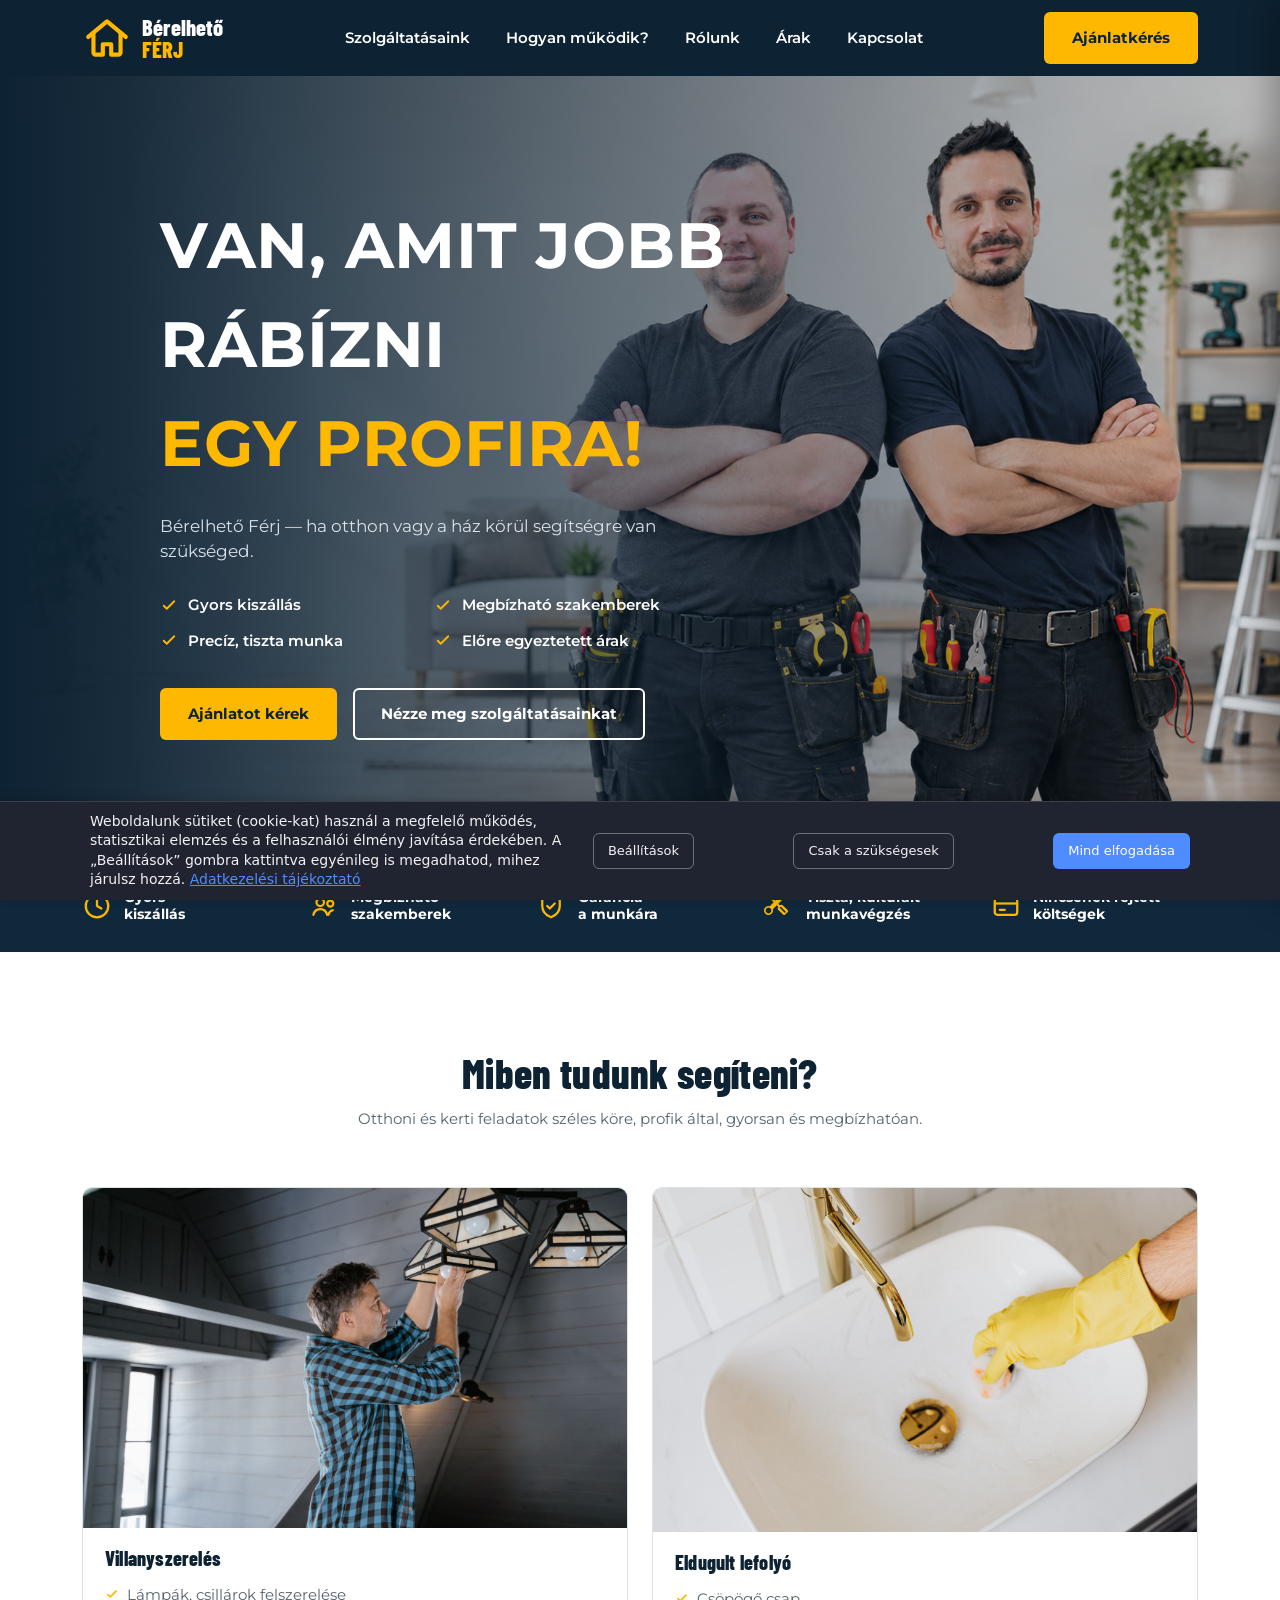
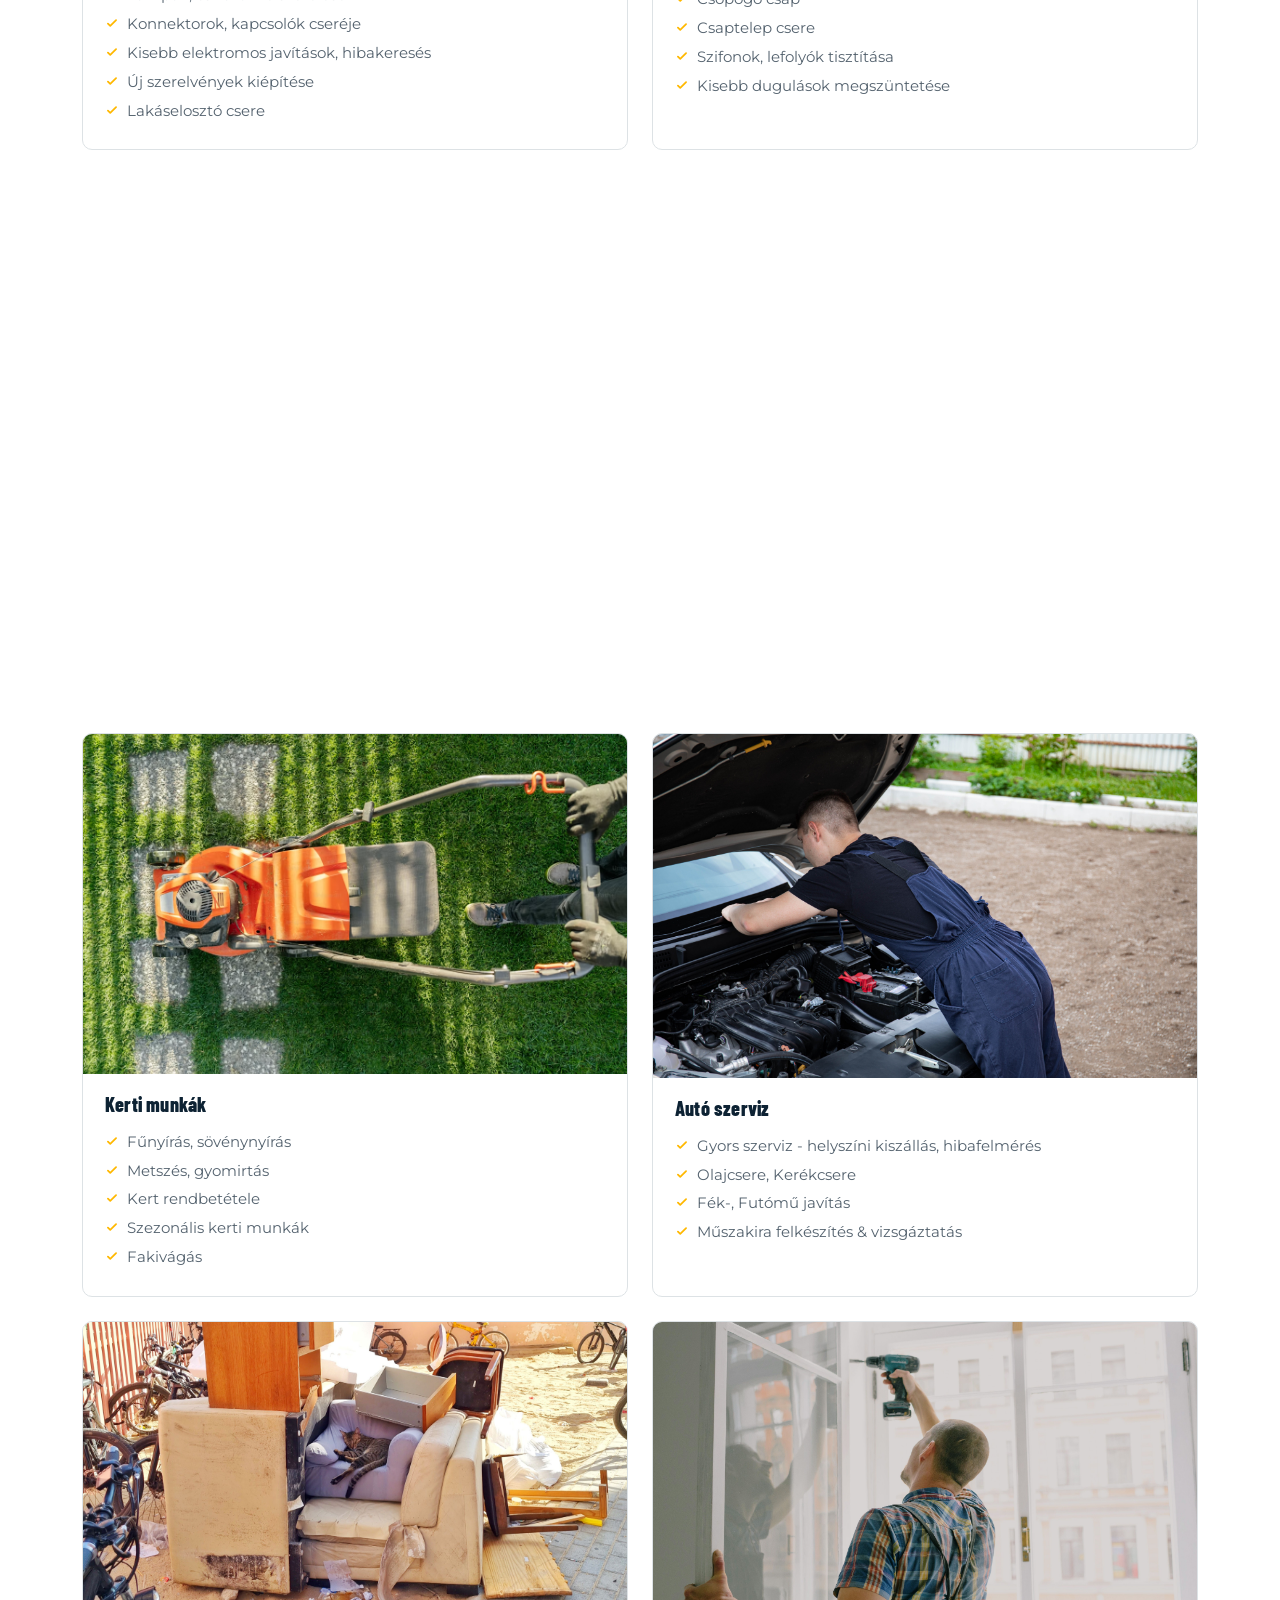
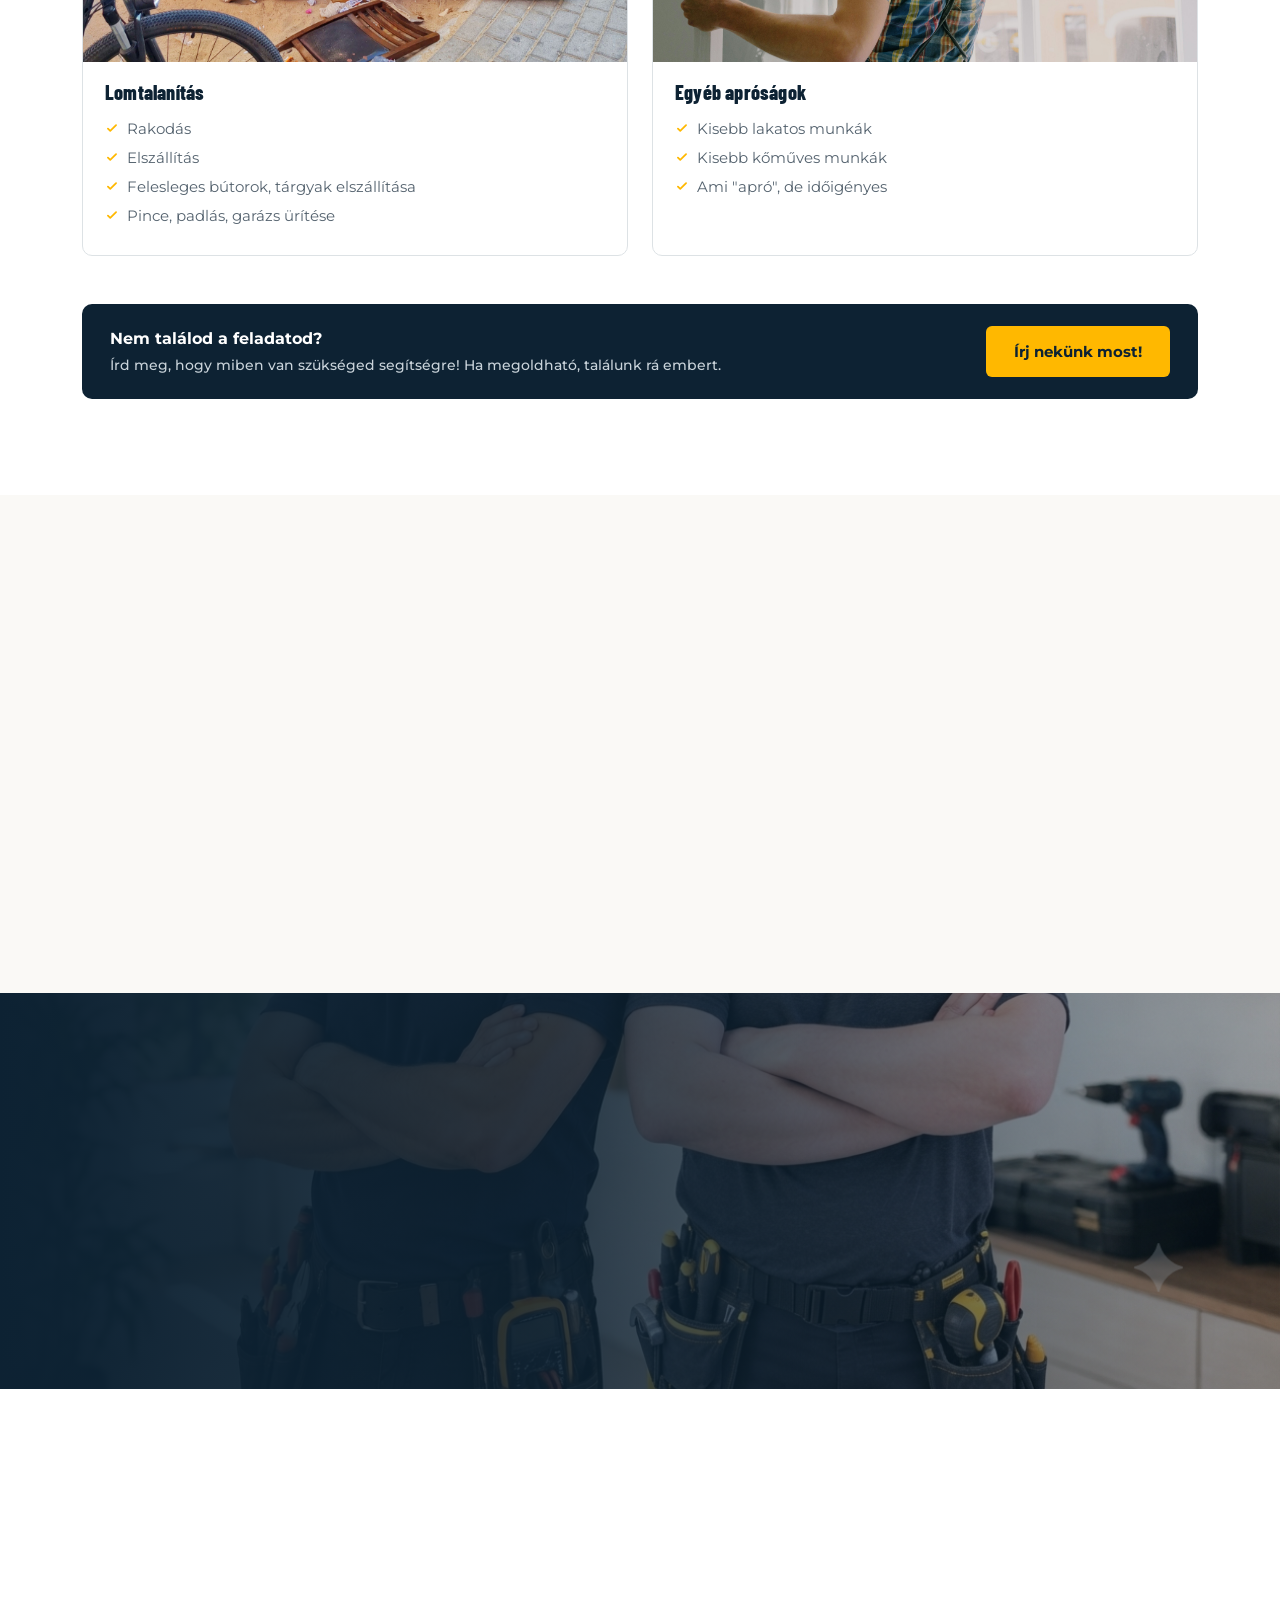
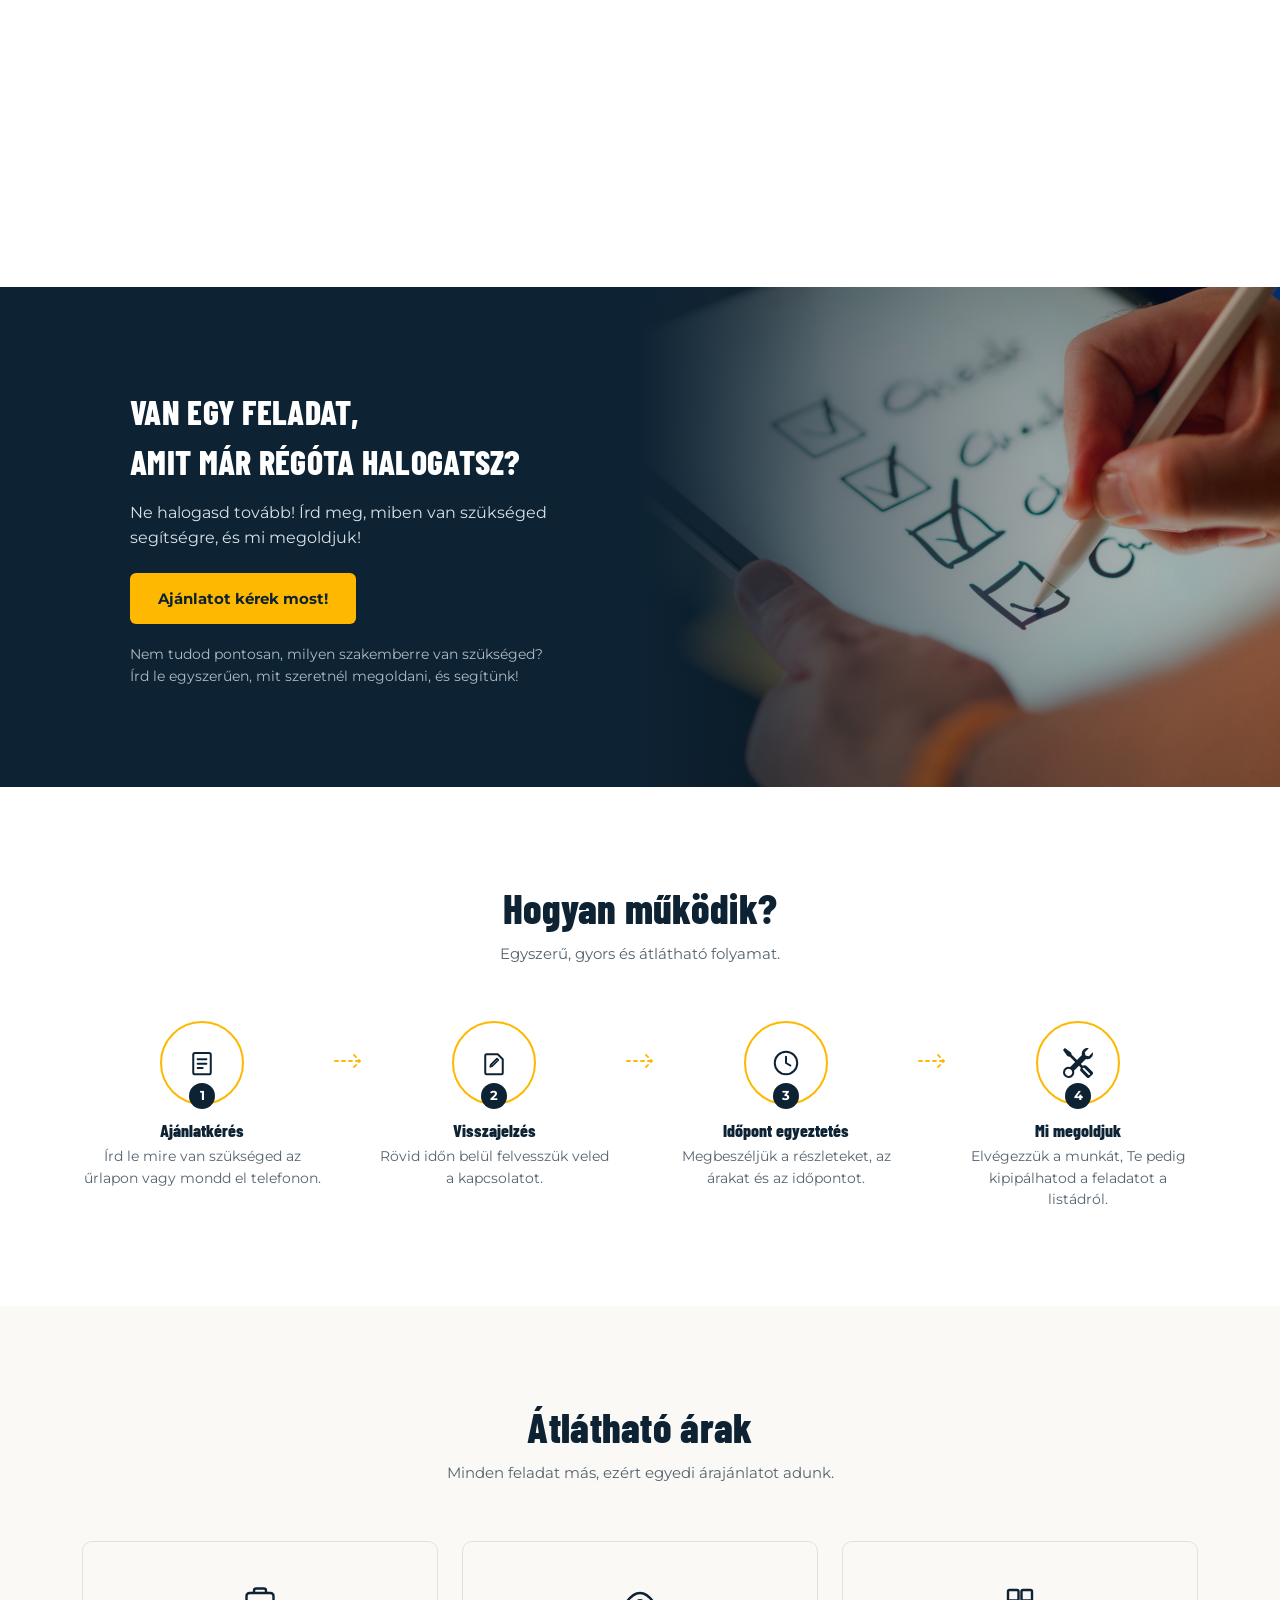
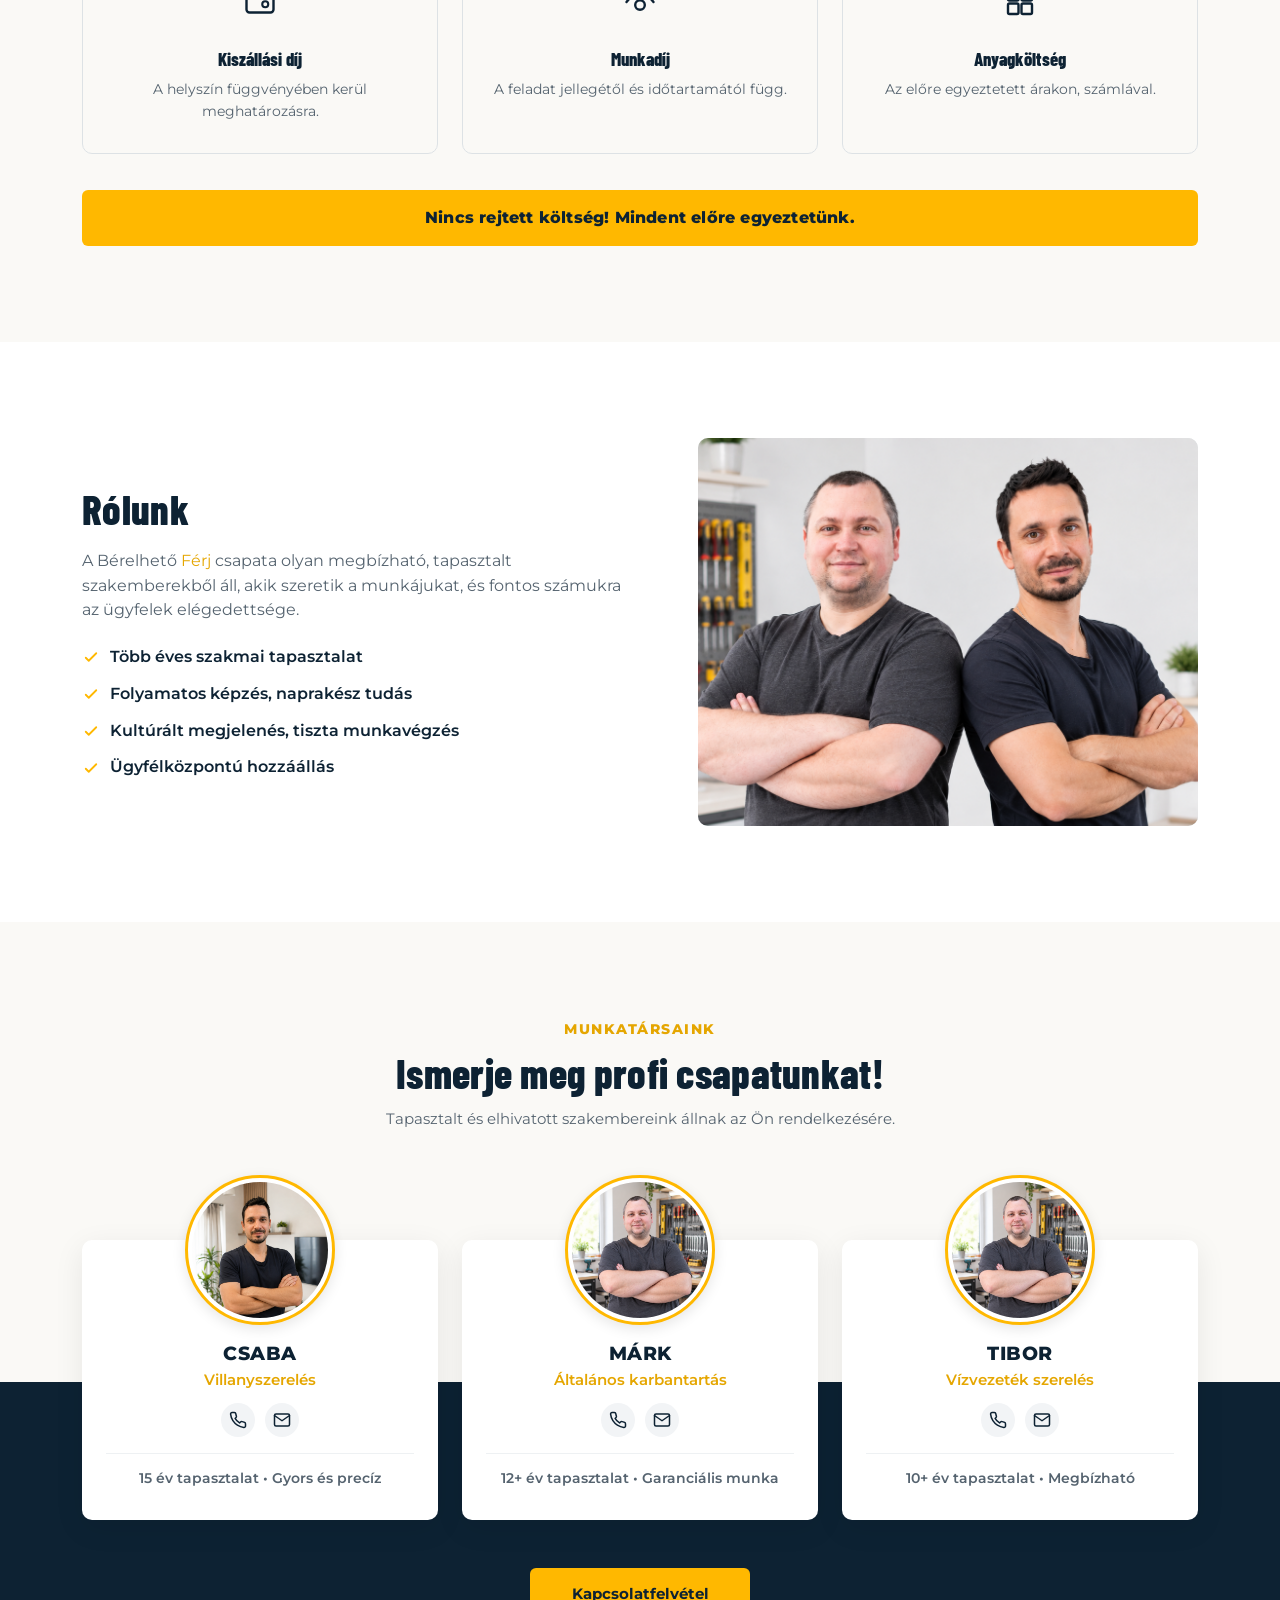
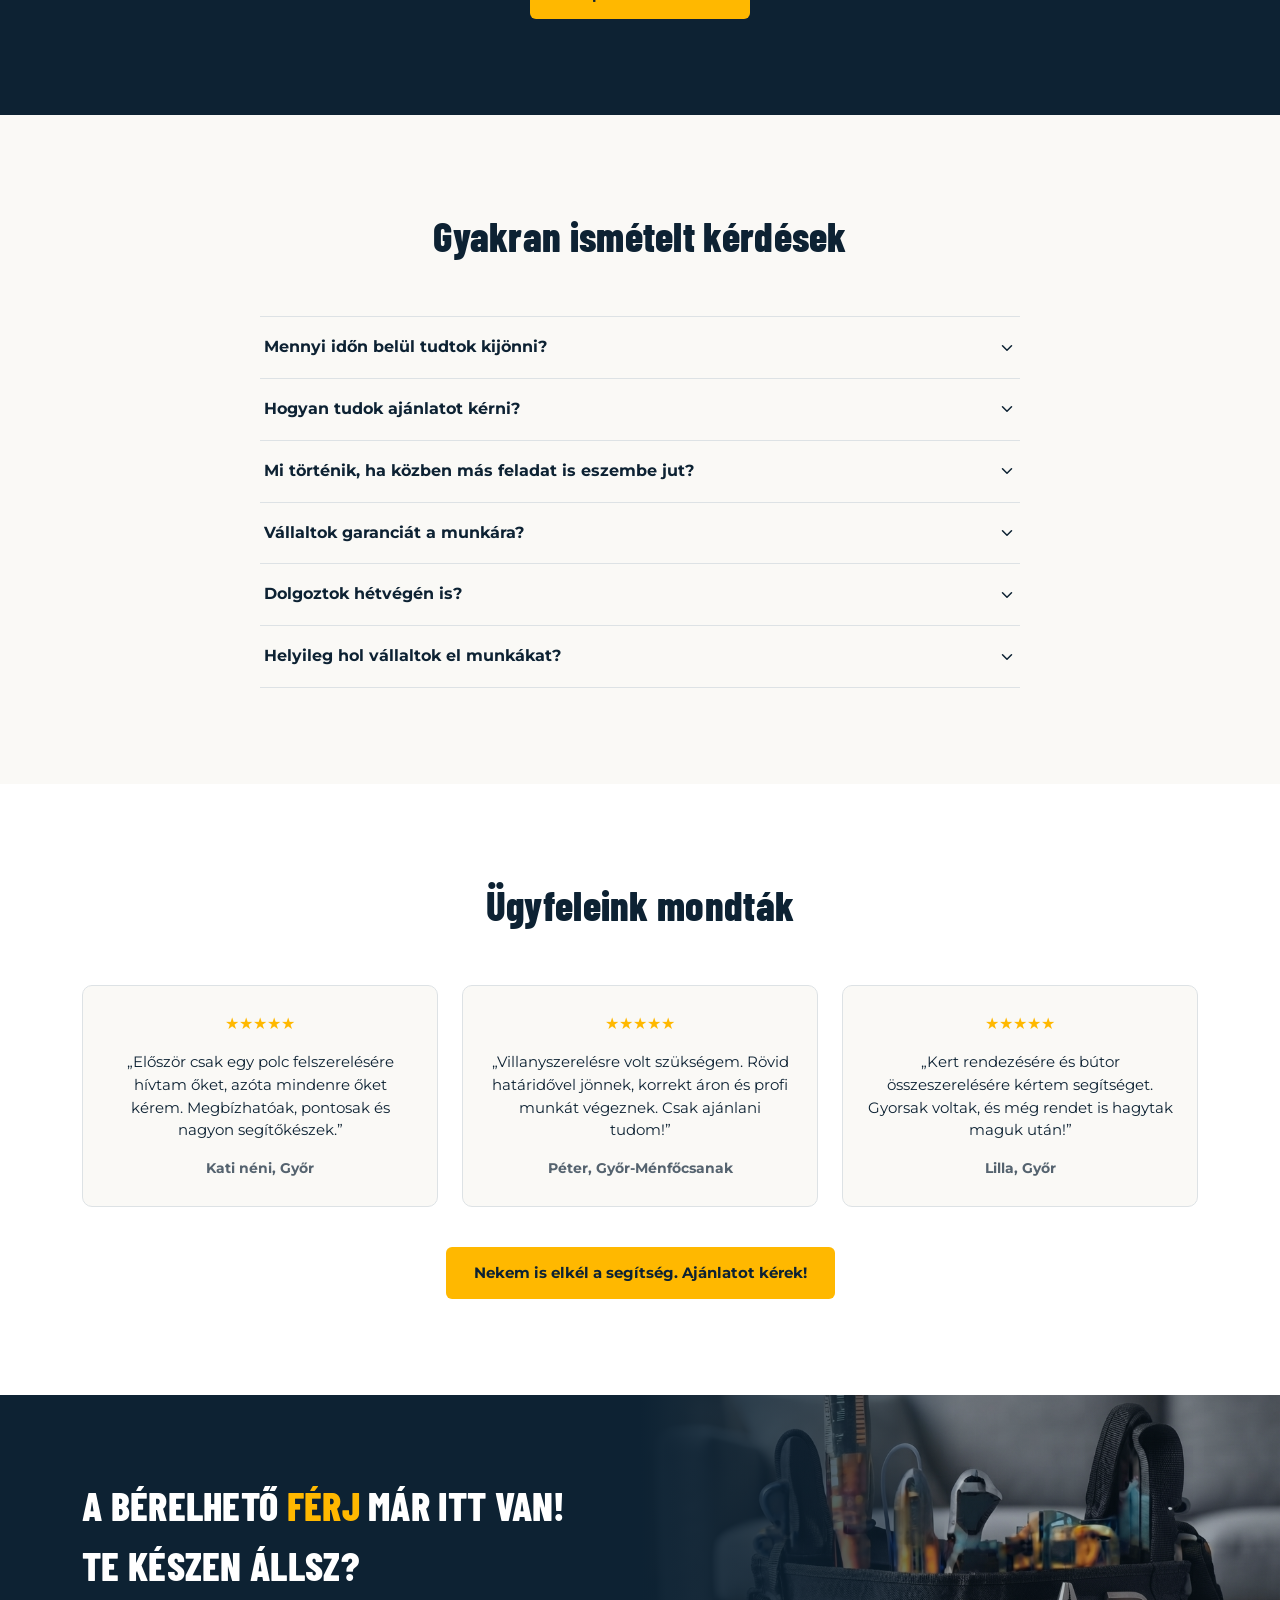
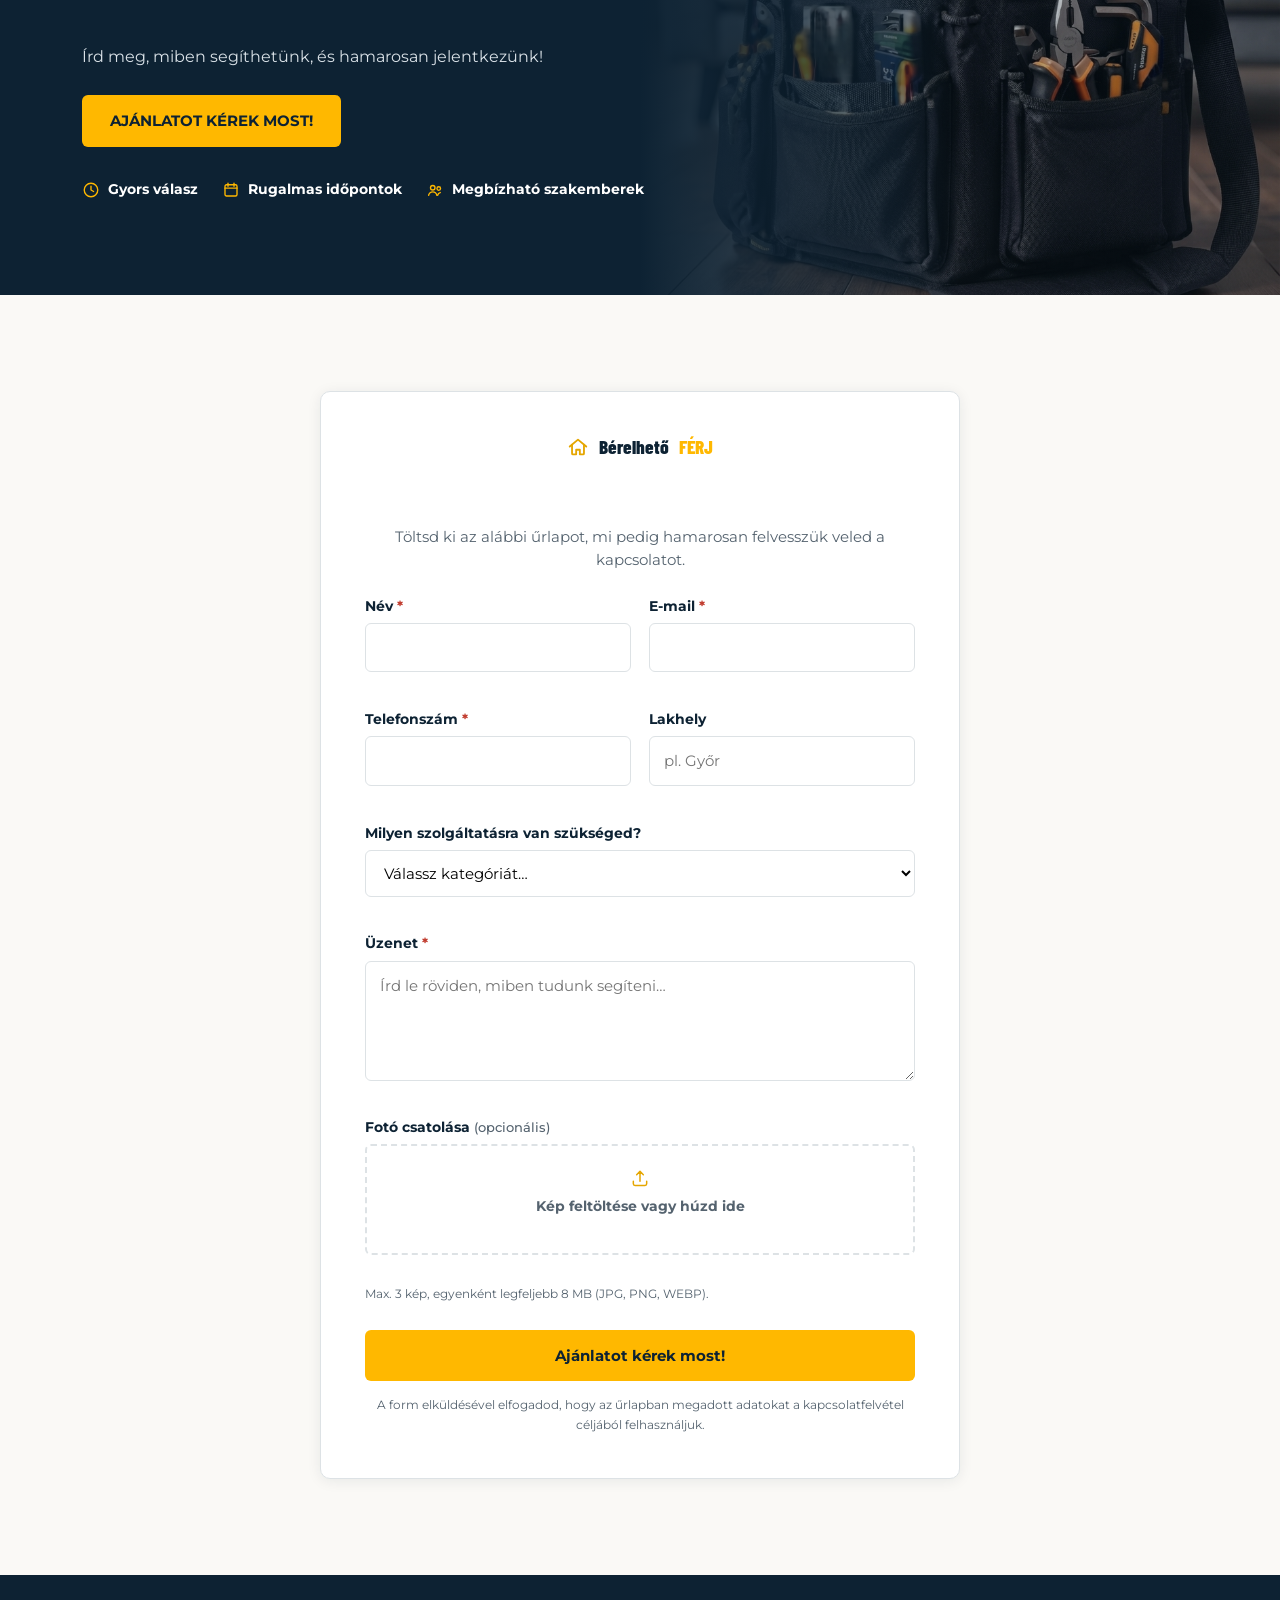
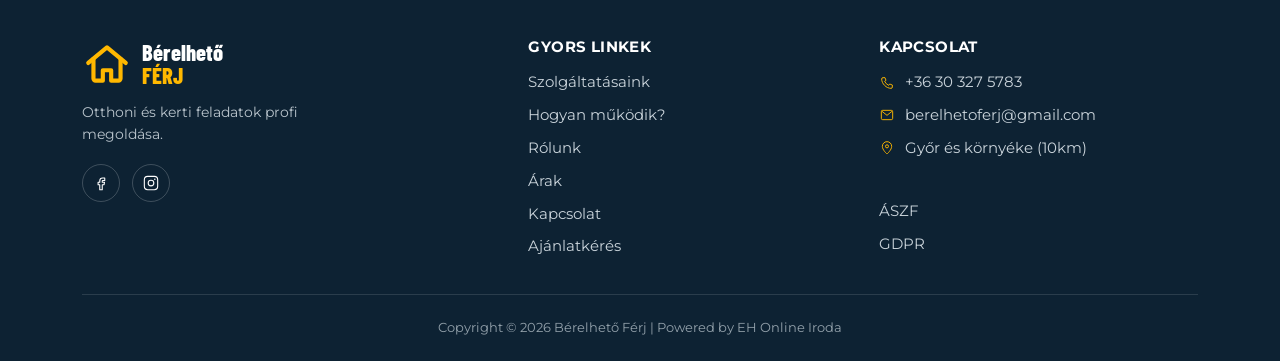
==== commit bc44fc47: "Update index.html" ====
--- a/index.html
+++ b/index.html
@@ -622,7 +622,6 @@
       <!-- Alsó gombok a képről -->
       <div class="team-actions reveal">
         <a href="#ajanlatkeres" class="btn btn-primary">Kapcsolatfelvétel</a>
-        <a href="#szolgaltatasok" class="btn btn-primary btn-secondary-yellow">Minden munkatárs</a>
       </div>
     </div>
   </section>
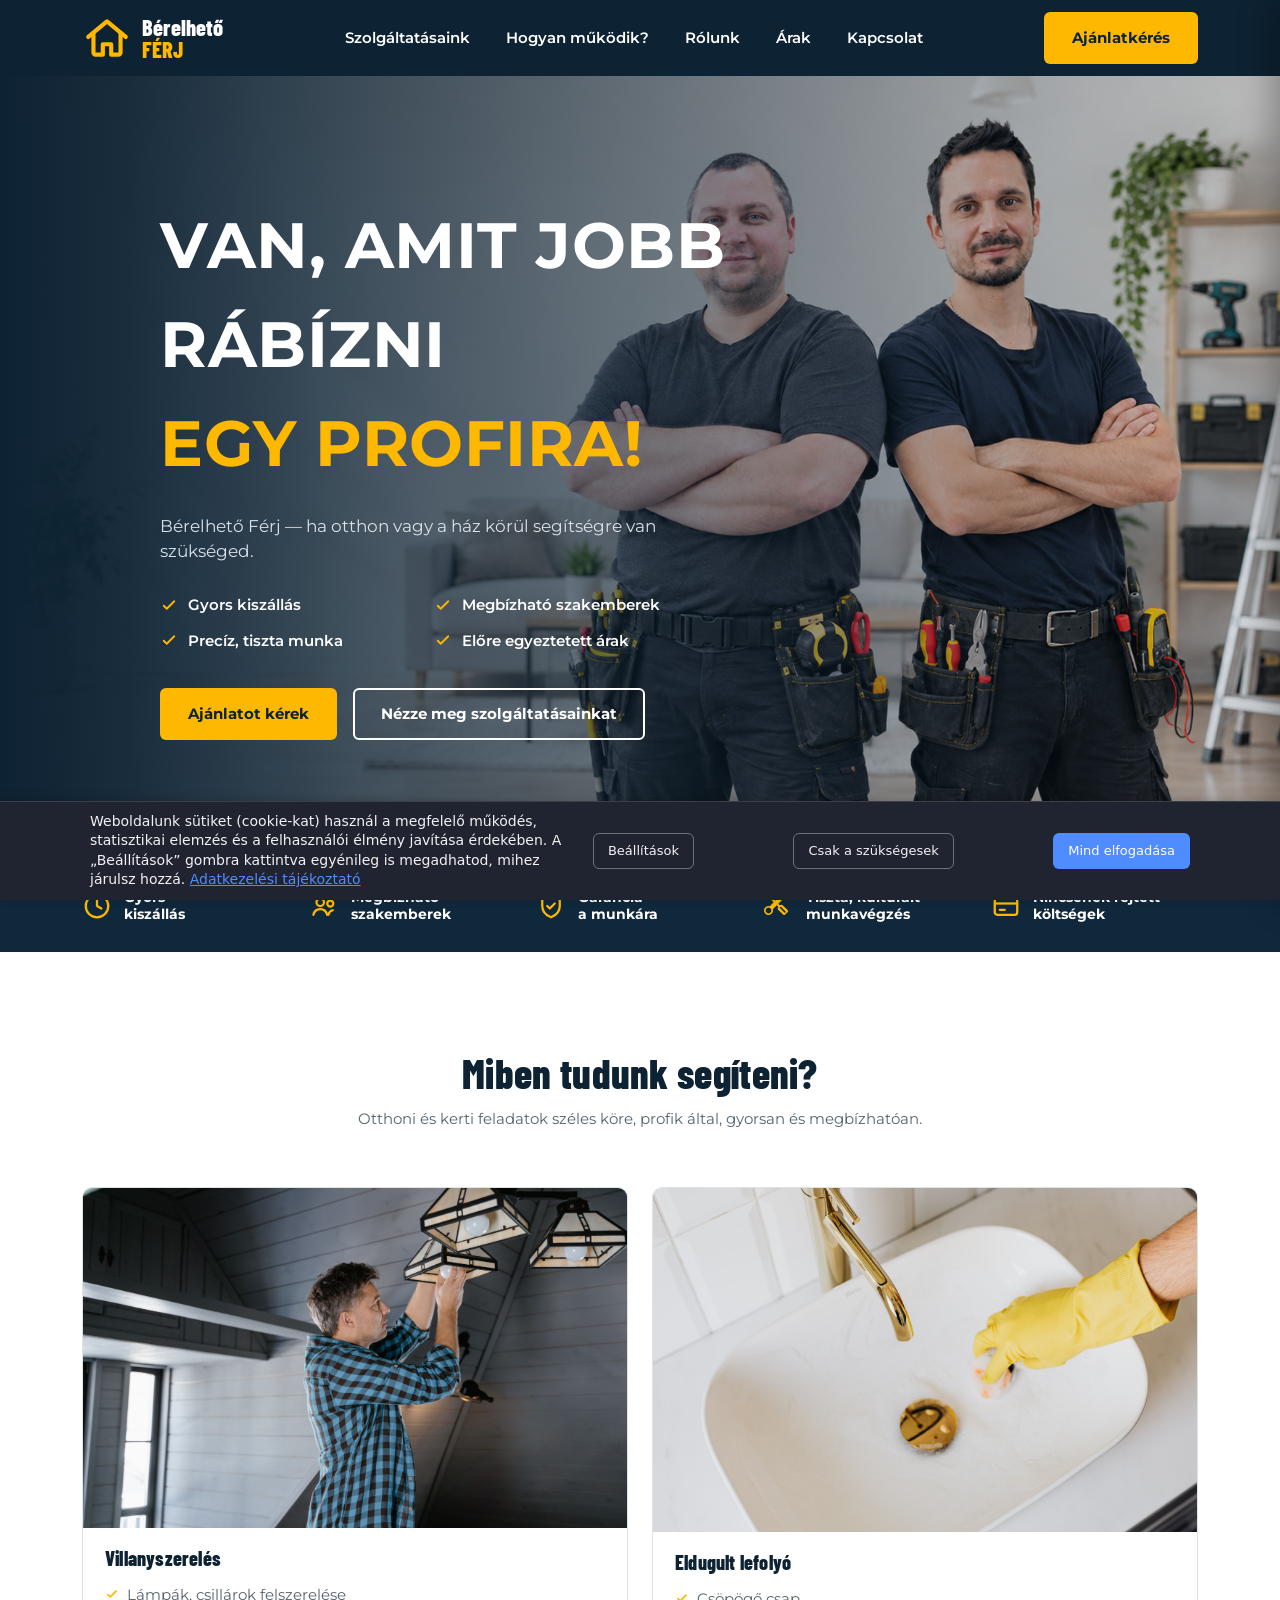
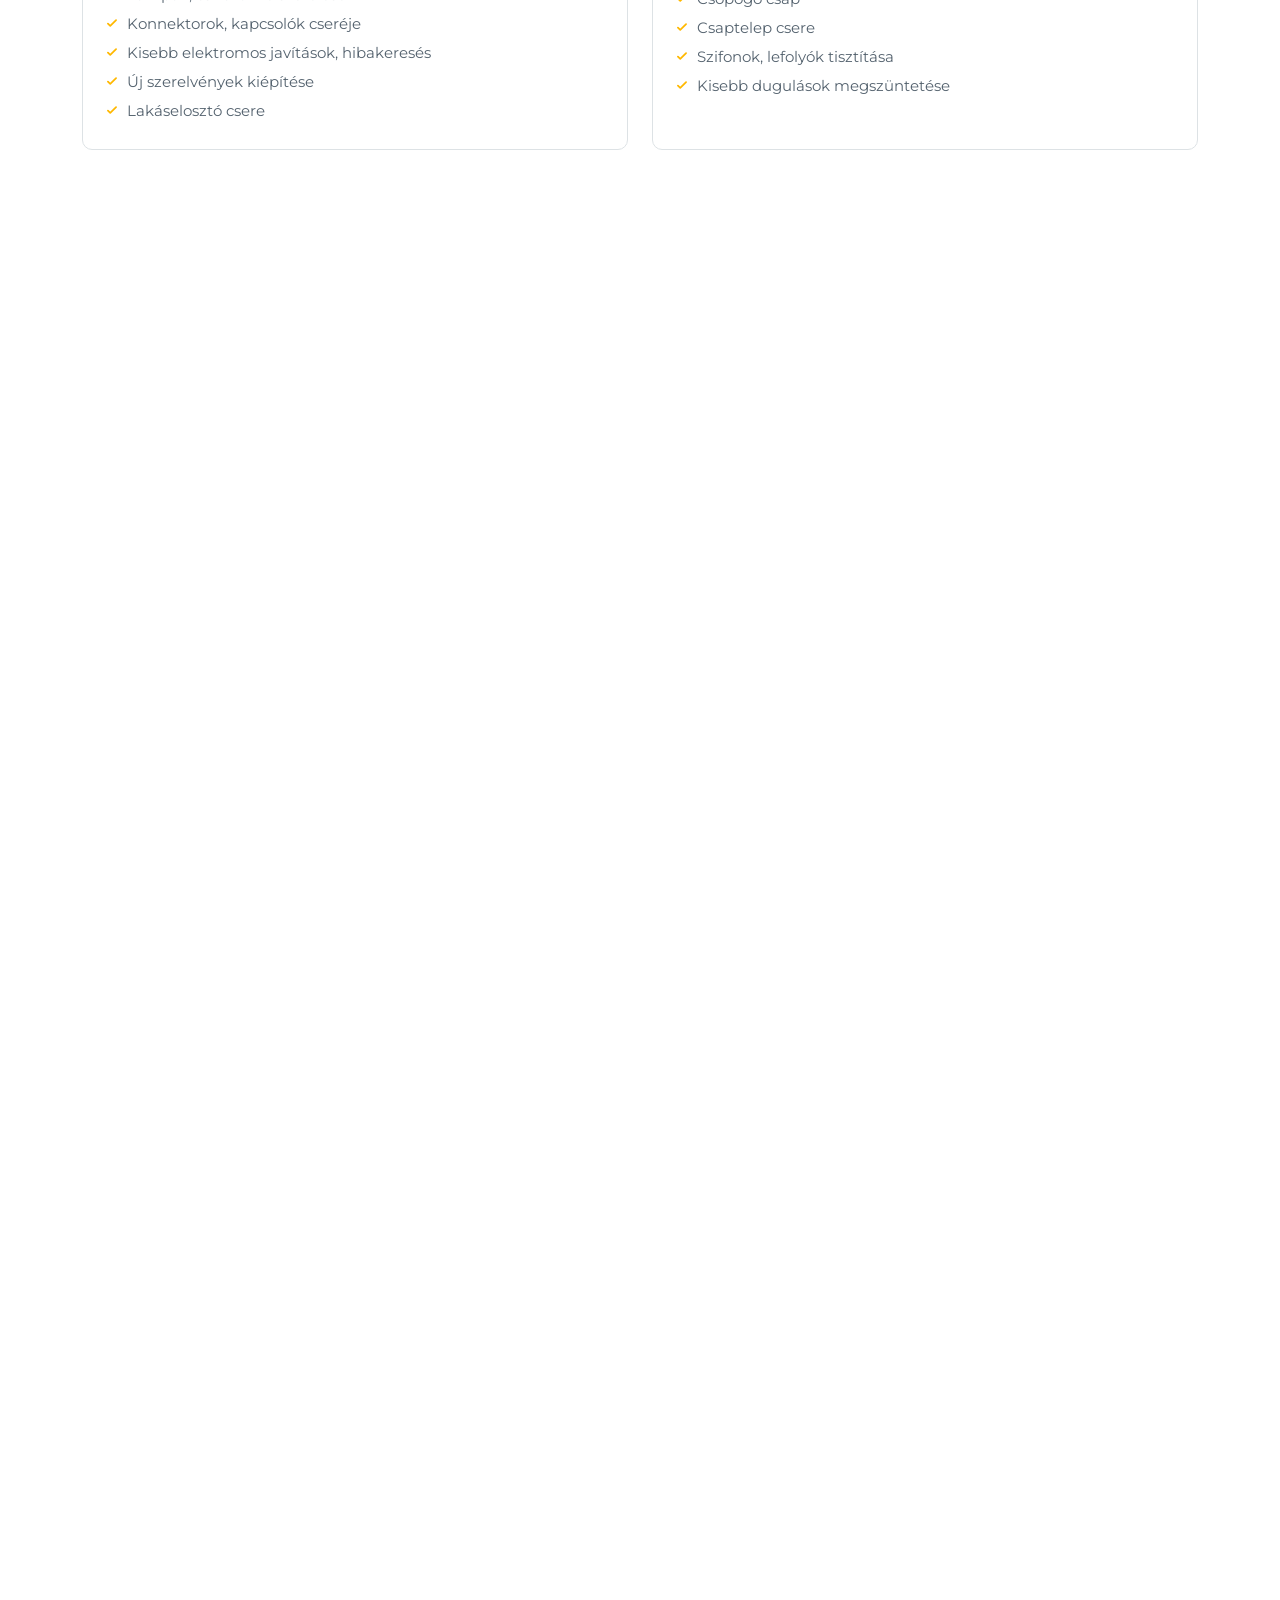
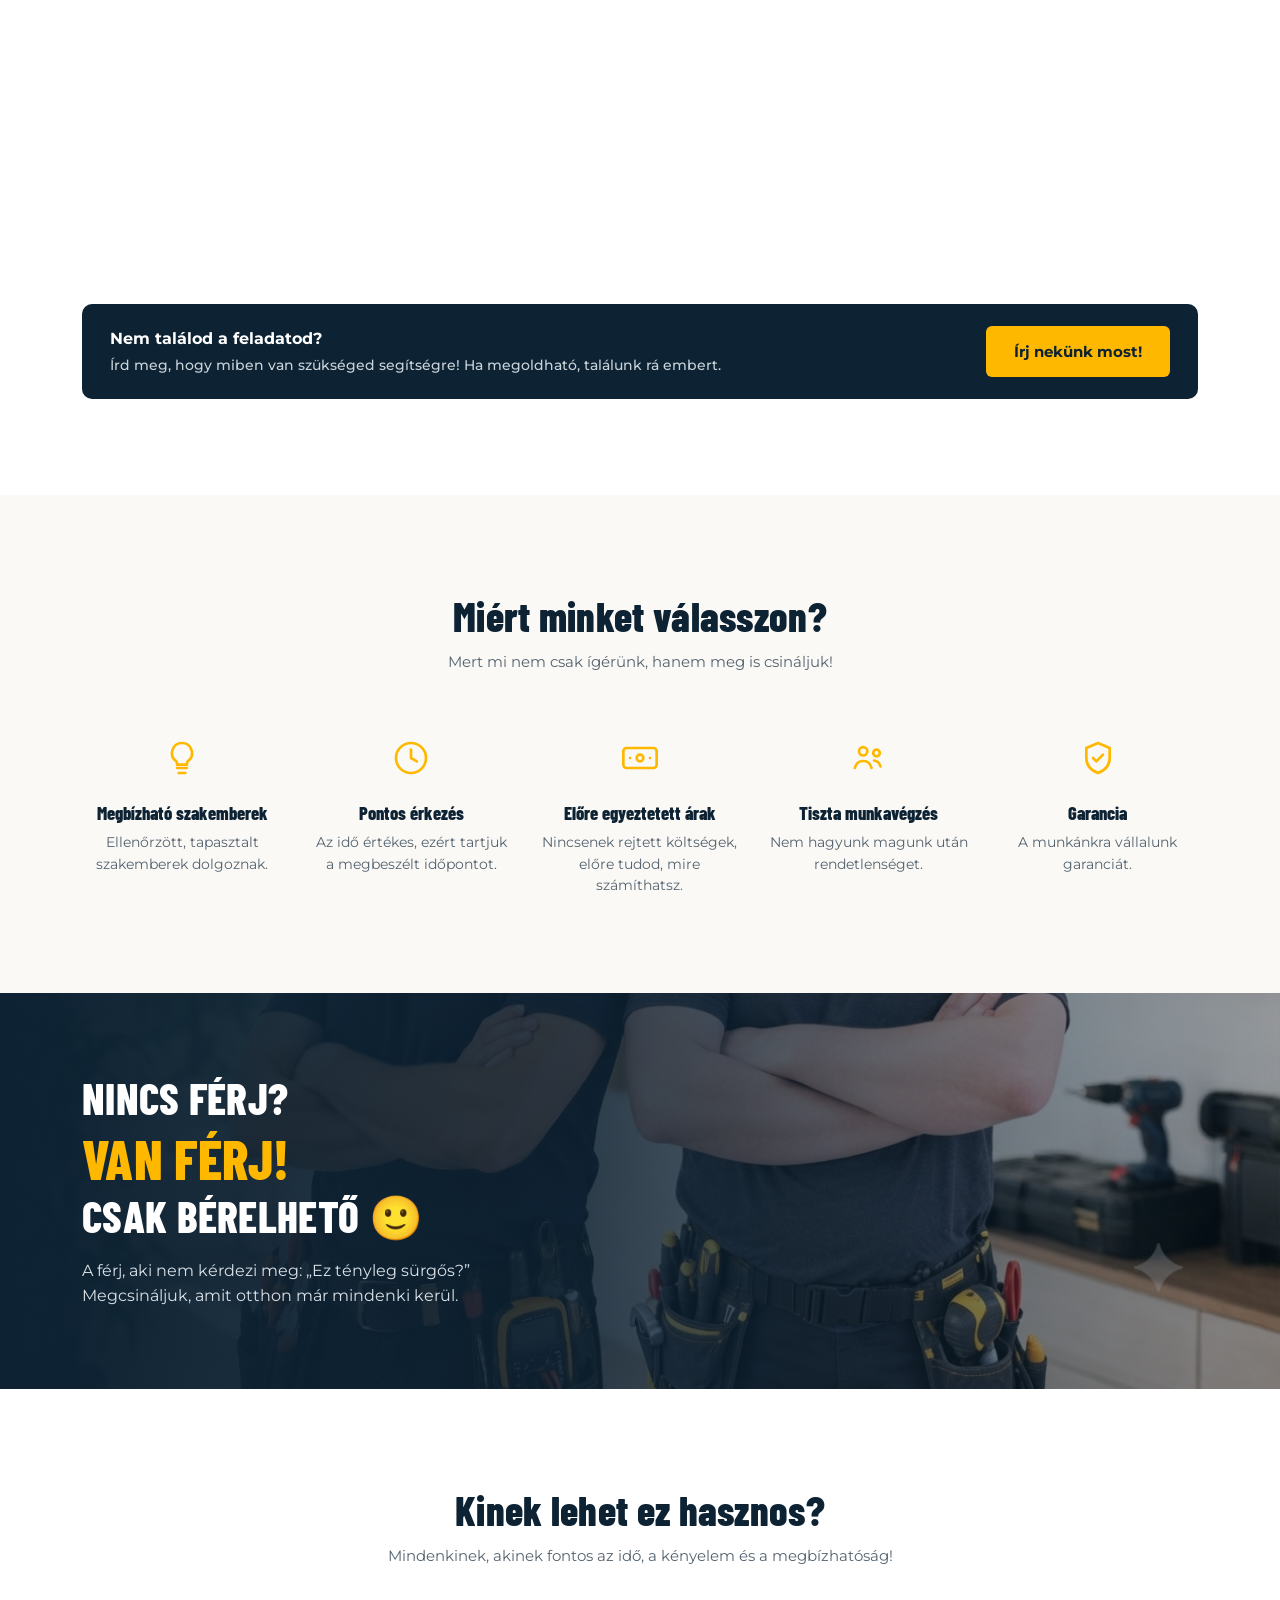
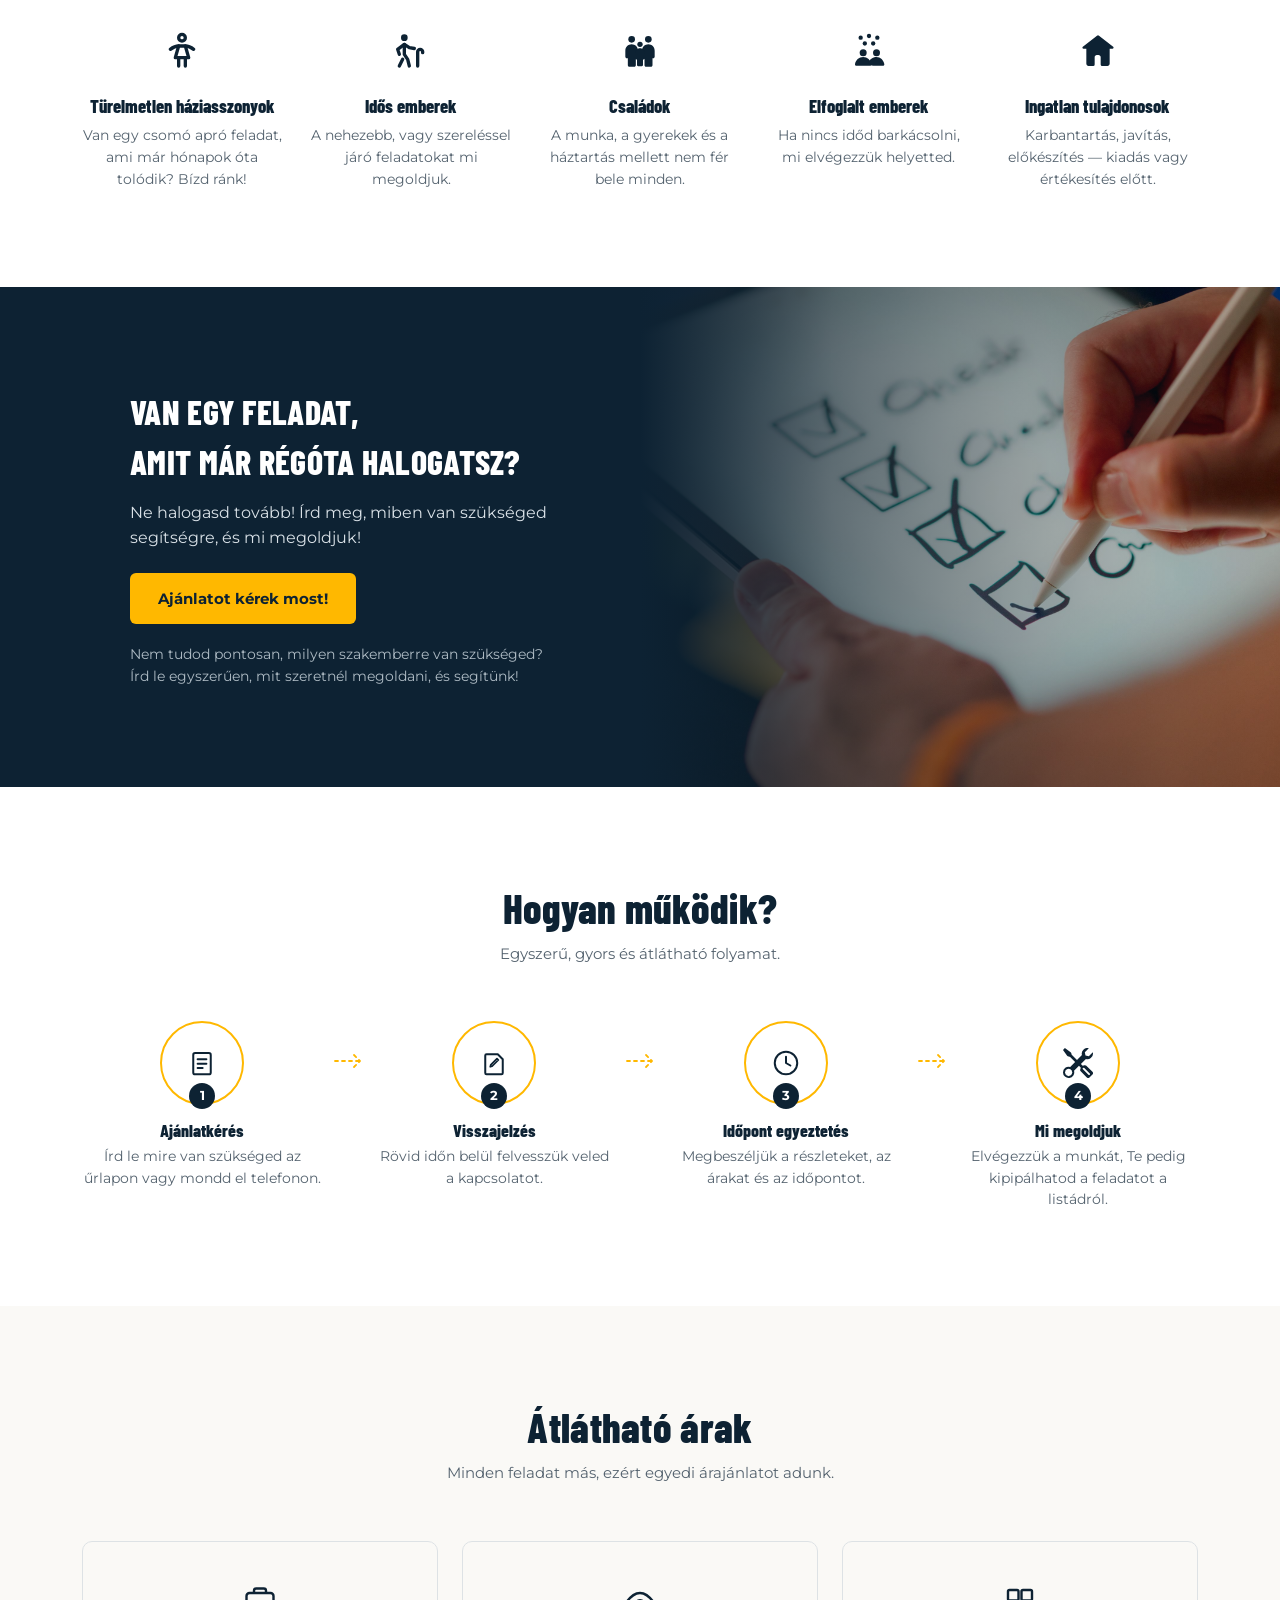
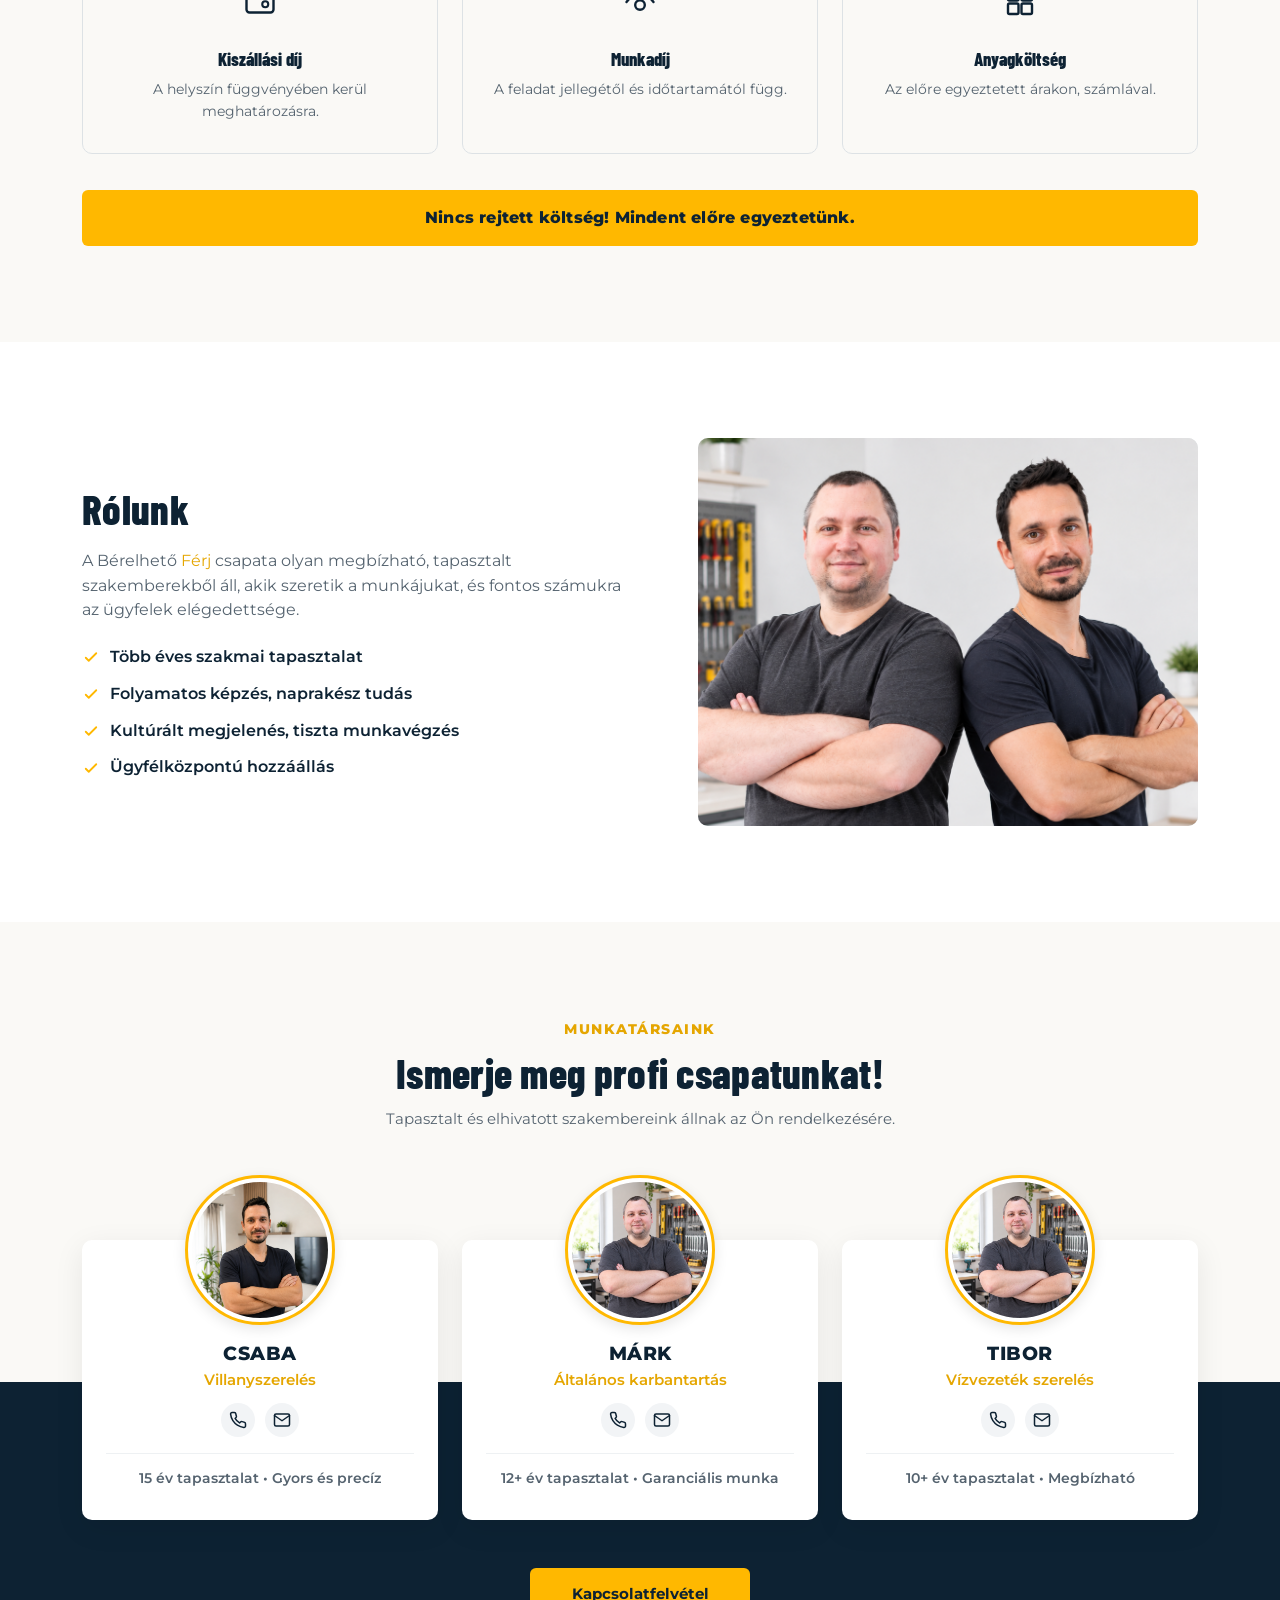
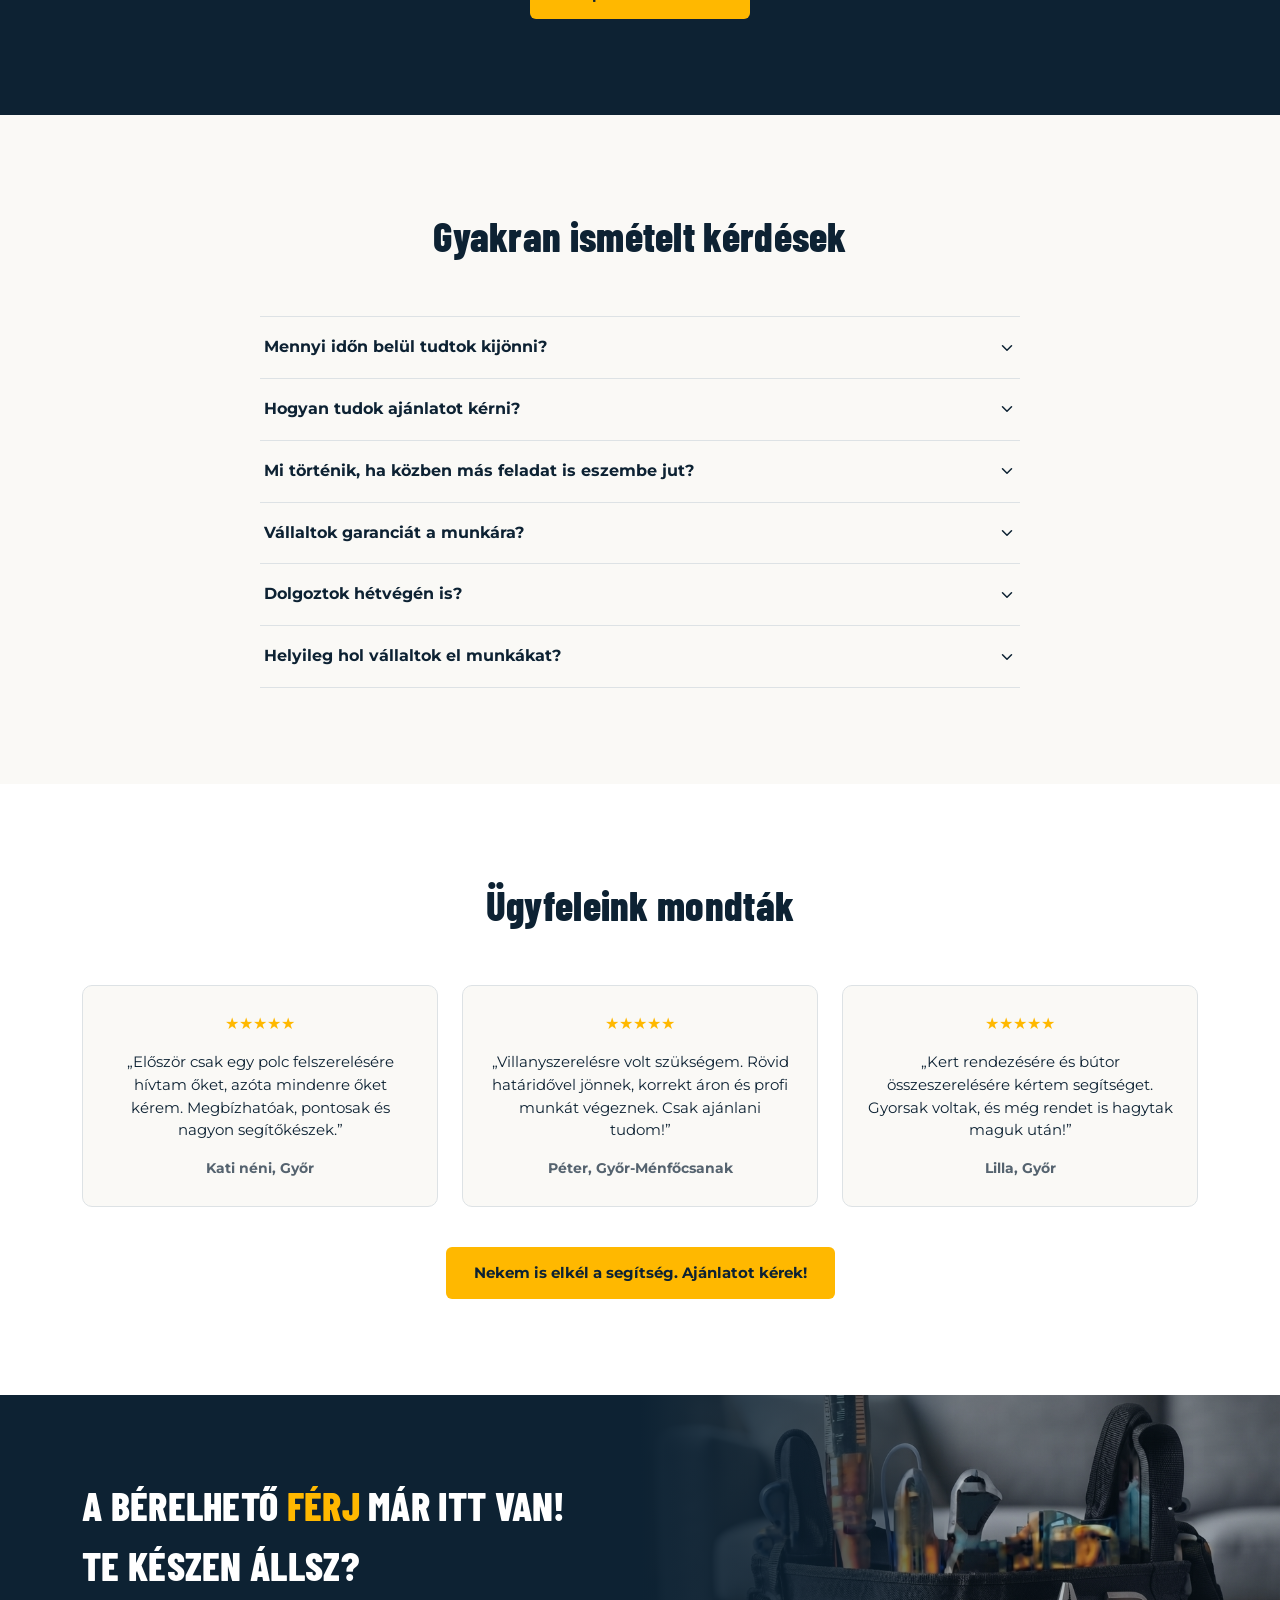
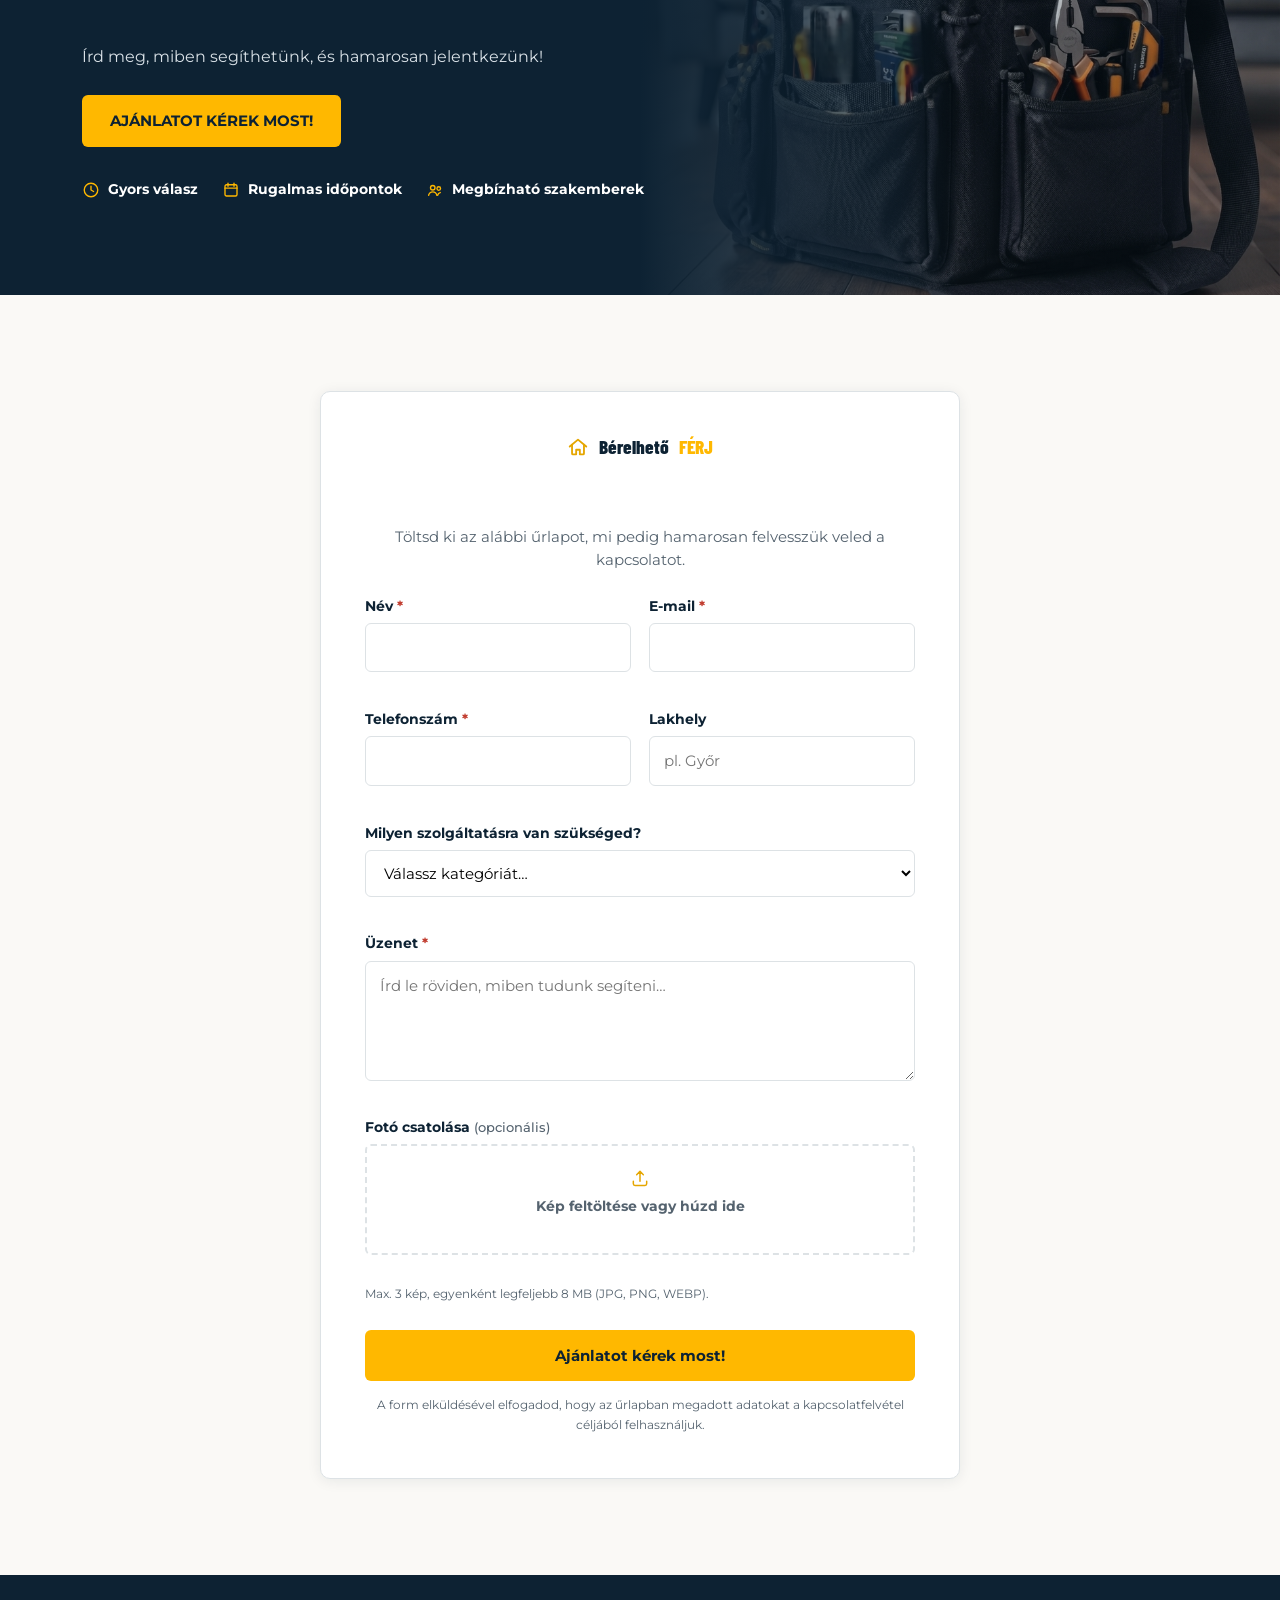
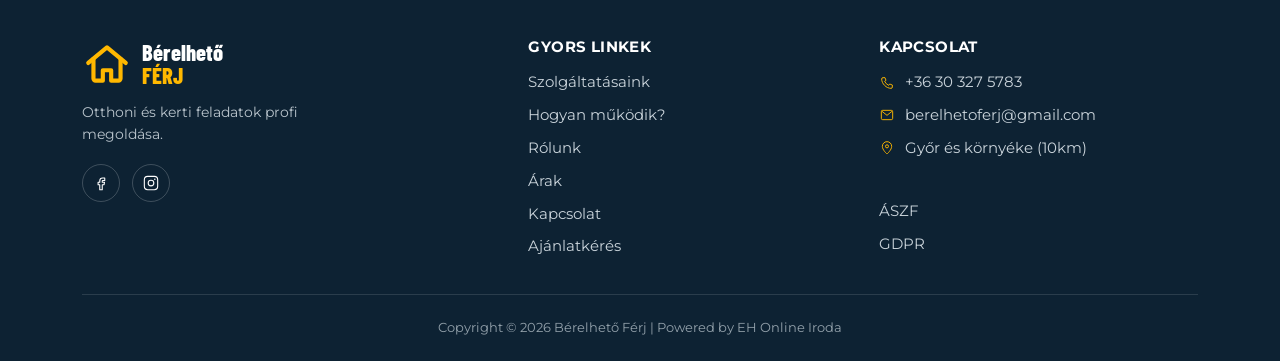
==== commit 1b1b85b2: "Update index.html" ====
--- a/index.html
+++ b/index.html
@@ -554,9 +554,13 @@
             <h3>CSABA</h3>
             <span class="team-specialty">Villanyszerelés</span>
             <div class="team-contact-actions">
-              <a href="#kapcsolat" aria-label="Hívás" title="Kapcsolatfelvétel">
+				<!-- Kapcsolat rész vagy mobilon HÍVÁS -->
+              <a href="#kapcsolat" class="phone-smart-link" 
+                data-desktop-href="#kapcsolat" 
+                data-mobile-href="tel:+36303275783" 
+                aria-label="Telefonszám hívása" title="Hívjon minket">
                 <svg width="18" height="18" viewBox="0 0 24 24" fill="none" stroke="currentColor" stroke-width="2" stroke-linecap="round" stroke-linejoin="round"><path d="M22 16.92v3a2 2 0 0 1-2.18 2 19.79 19.79 0 0 1-8.63-3.07 19.5 19.5 0 0 1-6-6 19.79 19.79 0 0 1-3.07-8.67A2 2 0 0 1 4.11 2h3a2 2 0 0 1 2 1.72 12.84 12.84 0 0 0 .7 2.81 2 2 0 0 1-.45 2.11L8.09 9.91a16 16 0 0 0 6 6l1.27-1.27a2 2 0 0 1 2.11-.45 12.84 12.84 0 0 0 2.81.7A2 2 0 0 1 22 16.92z"/></svg>
-              </a>
+                </a>
 				
               <!-- GÉP VAGY MOBIL- GMAILT NYIT-->
               <a href="#kapcsolat" class="email-smart-link"  data-desktop-href="#kapcsolat" 
@@ -580,9 +584,13 @@
             <h3>MÁRK</h3>
             <span class="team-specialty">Általános karbantartás</span>
             <div class="team-contact-actions">
-              <a href="#kapcsolat" aria-label="Hívás" title="Kapcsolatfelvétel">
+              <a href="#kapcsolat" class="phone-smart-link" 
+                data-desktop-href="#kapcsolat" 
+                data-mobile-href="tel:+36303275783" 
+                aria-label="Telefonszám hívása" title="Hívjon minket">
                 <svg width="18" height="18" viewBox="0 0 24 24" fill="none" stroke="currentColor" stroke-width="2" stroke-linecap="round" stroke-linejoin="round"><path d="M22 16.92v3a2 2 0 0 1-2.18 2 19.79 19.79 0 0 1-8.63-3.07 19.5 19.5 0 0 1-6-6 19.79 19.79 0 0 1-3.07-8.67A2 2 0 0 1 4.11 2h3a2 2 0 0 1 2 1.72 12.84 12.84 0 0 0 .7 2.81 2 2 0 0 1-.45 2.11L8.09 9.91a16 16 0 0 0 6 6l1.27-1.27a2 2 0 0 1 2.11-.45 12.84 12.84 0 0 0 2.81.7A2 2 0 0 1 22 16.92z"/></svg>
-              </a>
+                </a>
+				
               <a href="#kapcsolat" class="email-smart-link"  data-desktop-href="#kapcsolat" 
               data-mobile-href="mailto:berelhetoferj@gmail.com?subject=Megkeresés%20-%20Bérelhető%20Férj" 
               aria-label="E-mail küldése vagy kapcsolatfelvétel" title="Írjon nekünk">
@@ -604,9 +612,13 @@
             <h3>TIBOR</h3>
             <span class="team-specialty">Vízvezeték szerelés</span>
             <div class="team-contact-actions">
-              <a href="#kapcsolat" aria-label="Hívás" title="Kapcsolatfelvétel">
+             <a href="#kapcsolat" class="phone-smart-link" 
+                data-desktop-href="#kapcsolat" 
+                data-mobile-href="tel:+36303275783" 
+                aria-label="Telefonszám hívása" title="Hívjon minket">
                 <svg width="18" height="18" viewBox="0 0 24 24" fill="none" stroke="currentColor" stroke-width="2" stroke-linecap="round" stroke-linejoin="round"><path d="M22 16.92v3a2 2 0 0 1-2.18 2 19.79 19.79 0 0 1-8.63-3.07 19.5 19.5 0 0 1-6-6 19.79 19.79 0 0 1-3.07-8.67A2 2 0 0 1 4.11 2h3a2 2 0 0 1 2 1.72 12.84 12.84 0 0 0 .7 2.81 2 2 0 0 1-.45 2.11L8.09 9.91a16 16 0 0 0 6 6l1.27-1.27a2 2 0 0 1 2.11-.45 12.84 12.84 0 0 0 2.81.7A2 2 0 0 1 22 16.92z"/></svg>
-              </a>
+            </a>
+				
               <a href="#kapcsolat" class="email-smart-link"  data-desktop-href="#kapcsolat" 
               data-mobile-href="mailto:berelhetoferj@gmail.com?subject=Megkeresés%20-%20Bérelhető%20Férj" 
               aria-label="E-mail küldése vagy kapcsolatfelvétel" title="Írjon nekünk">
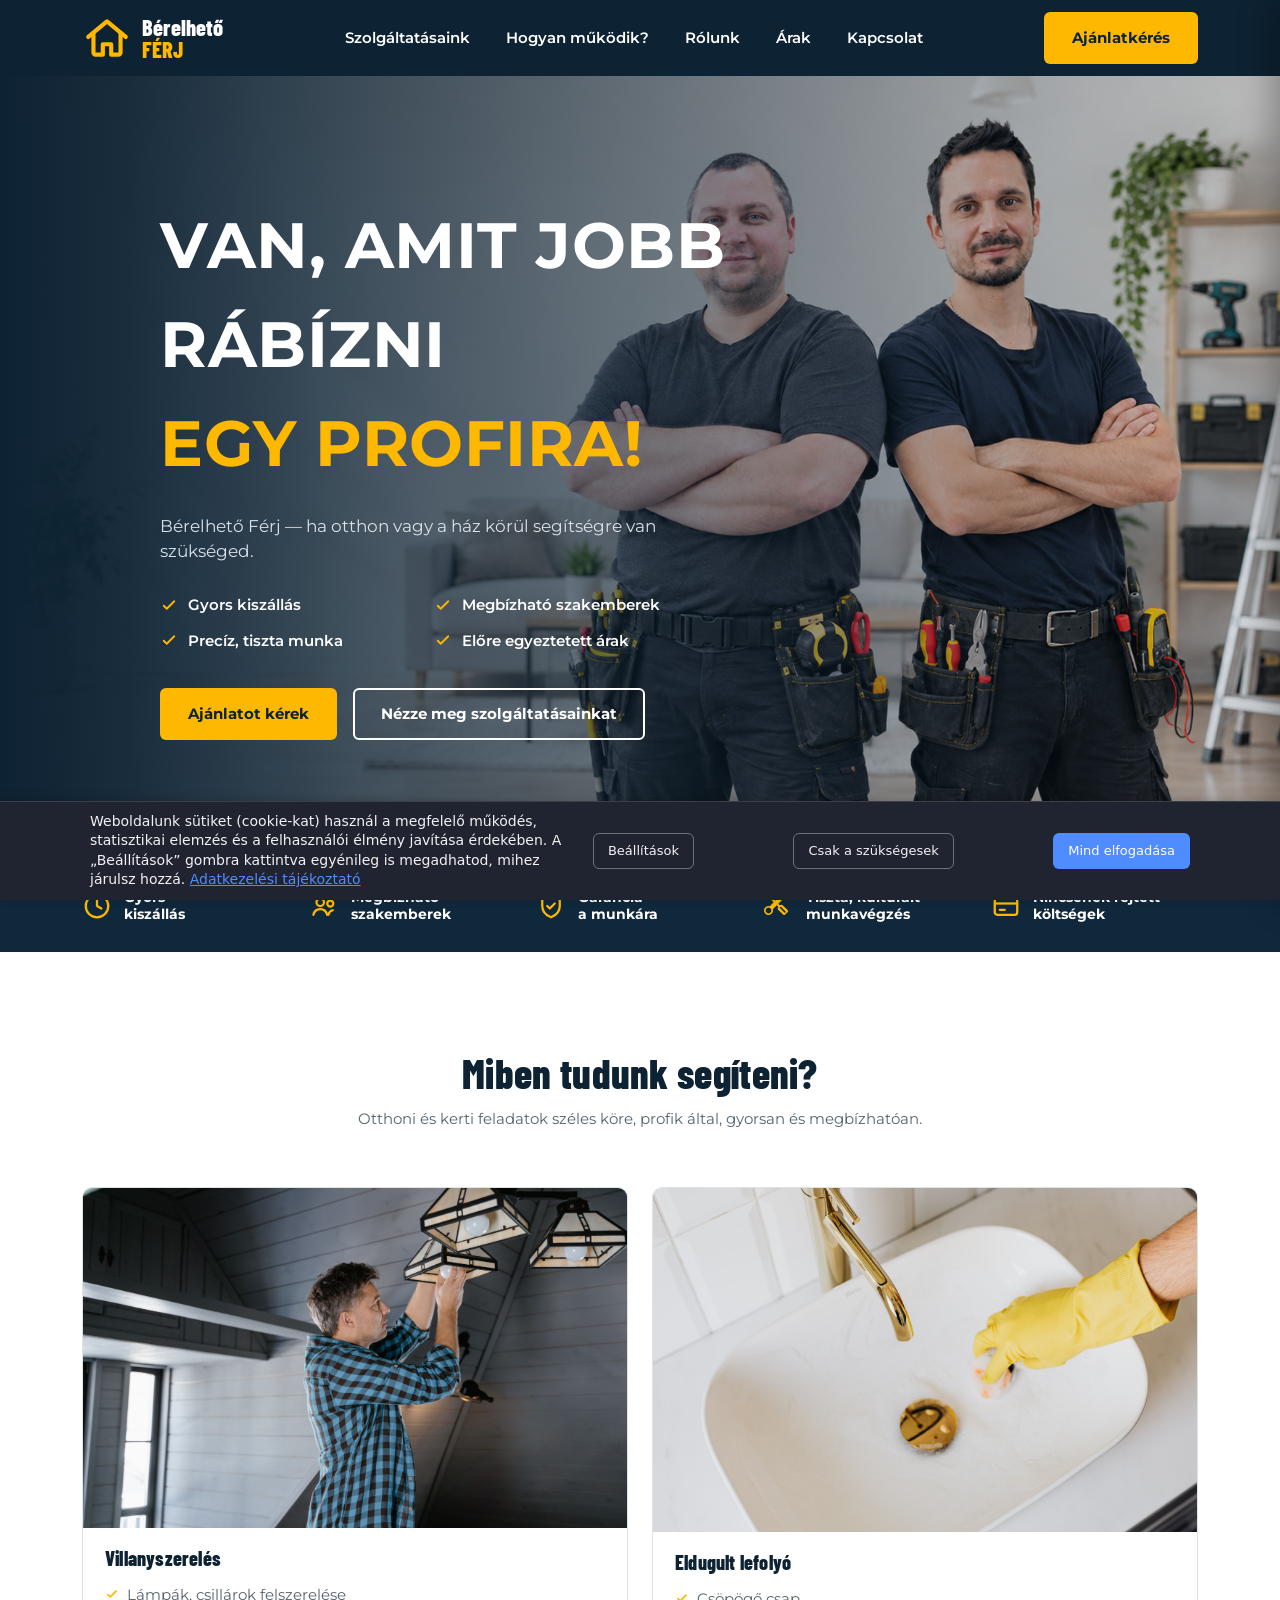
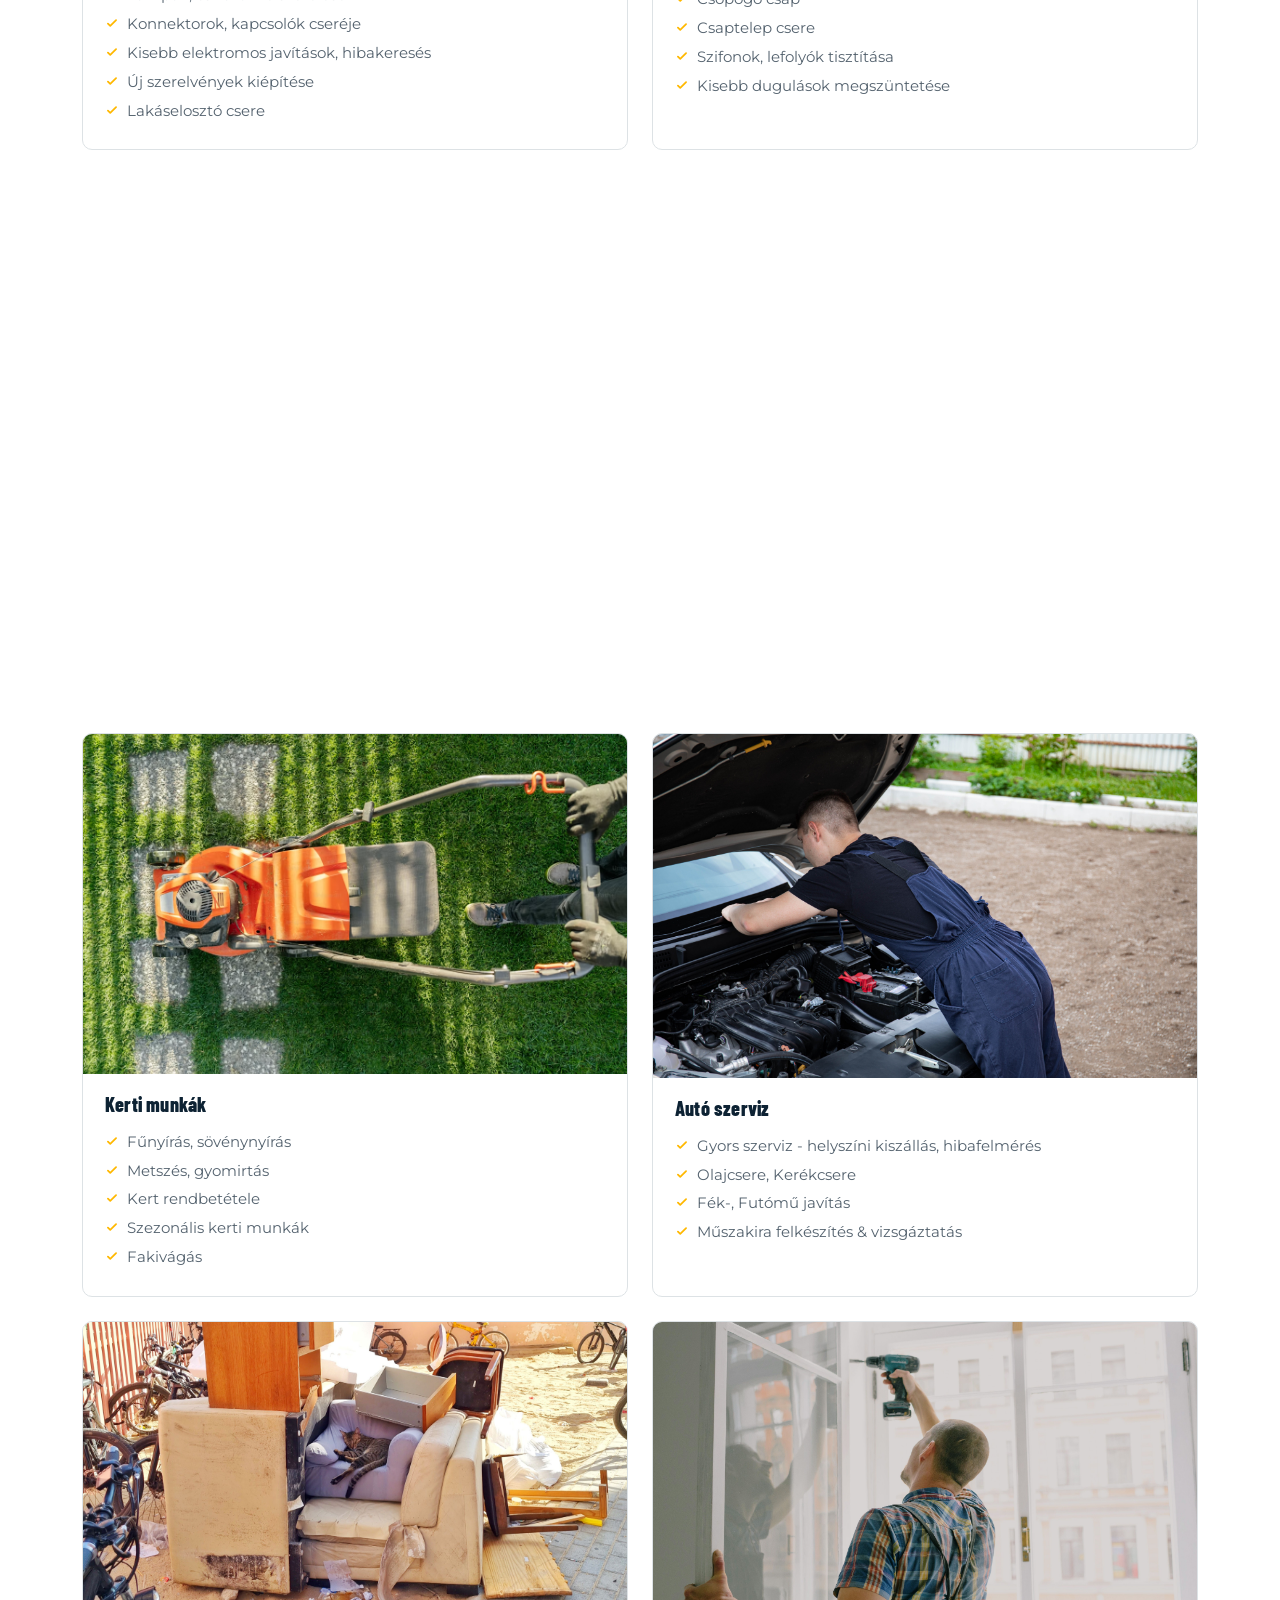
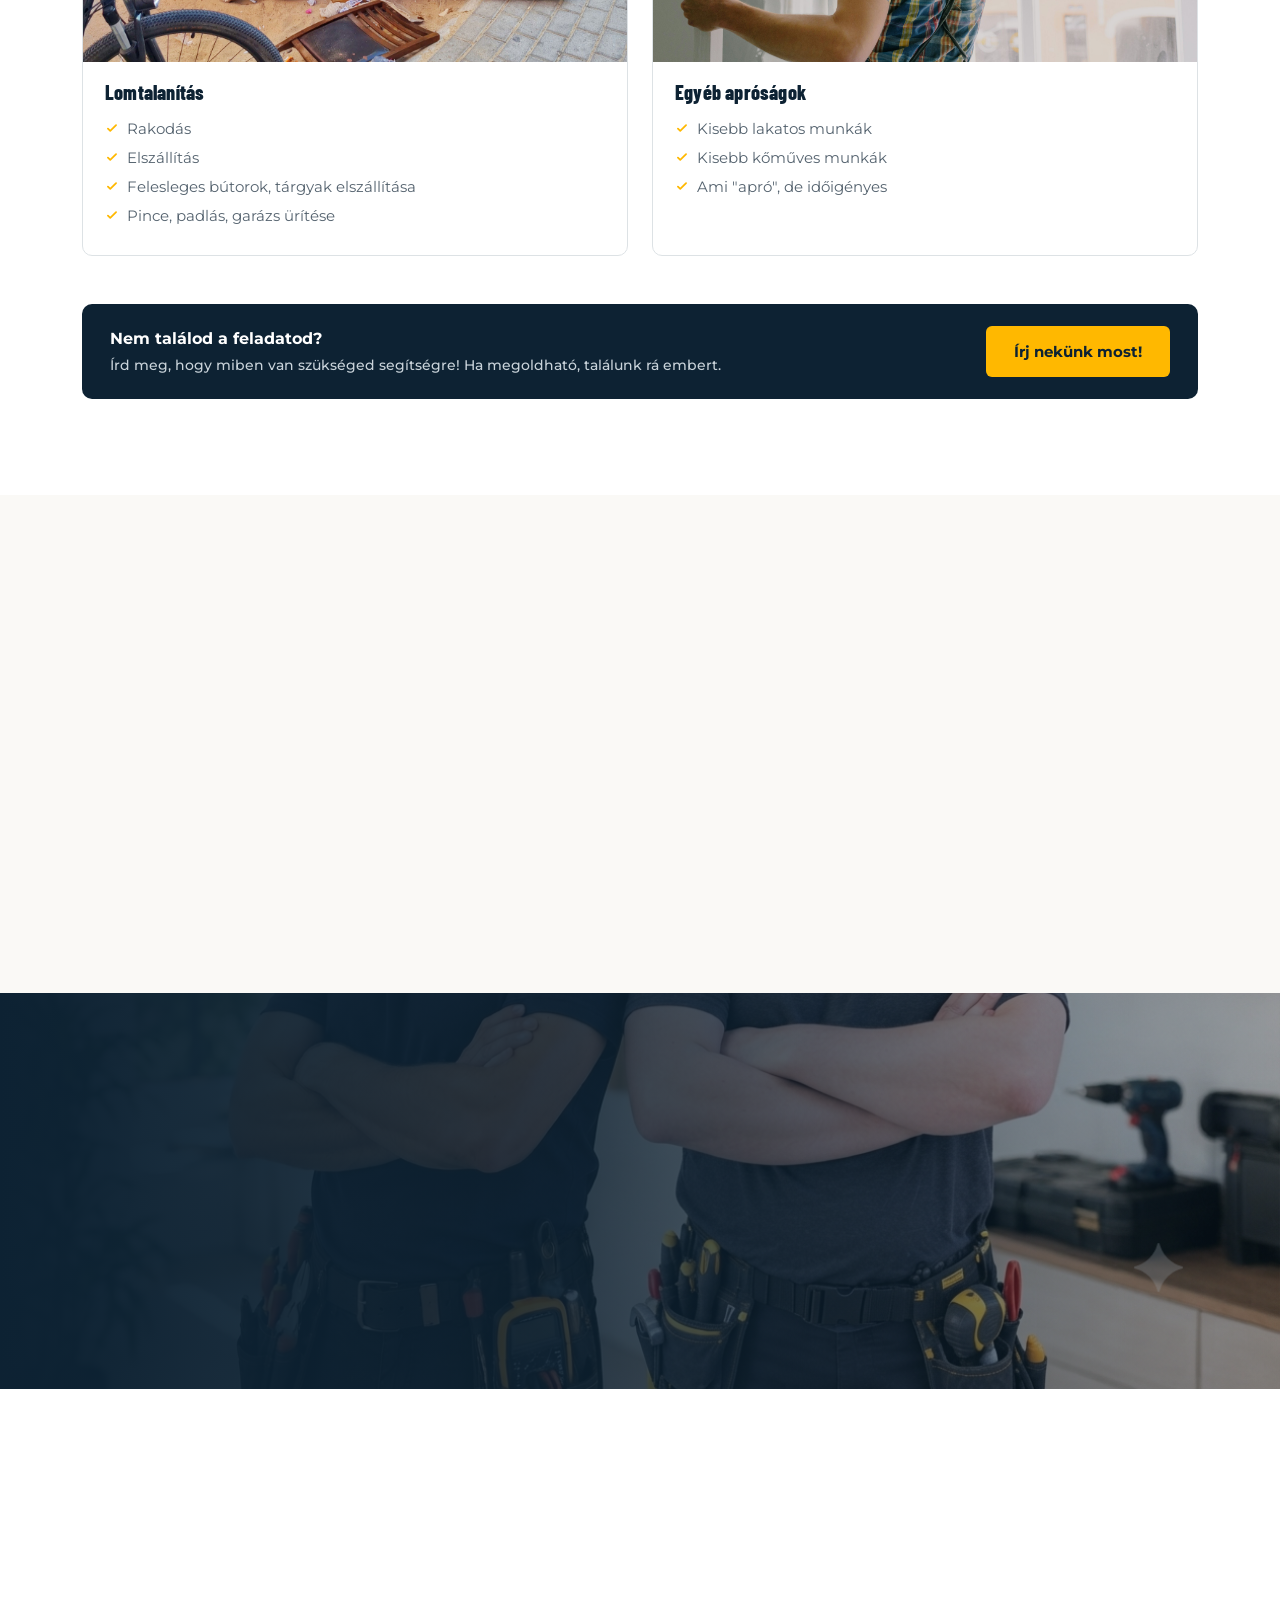
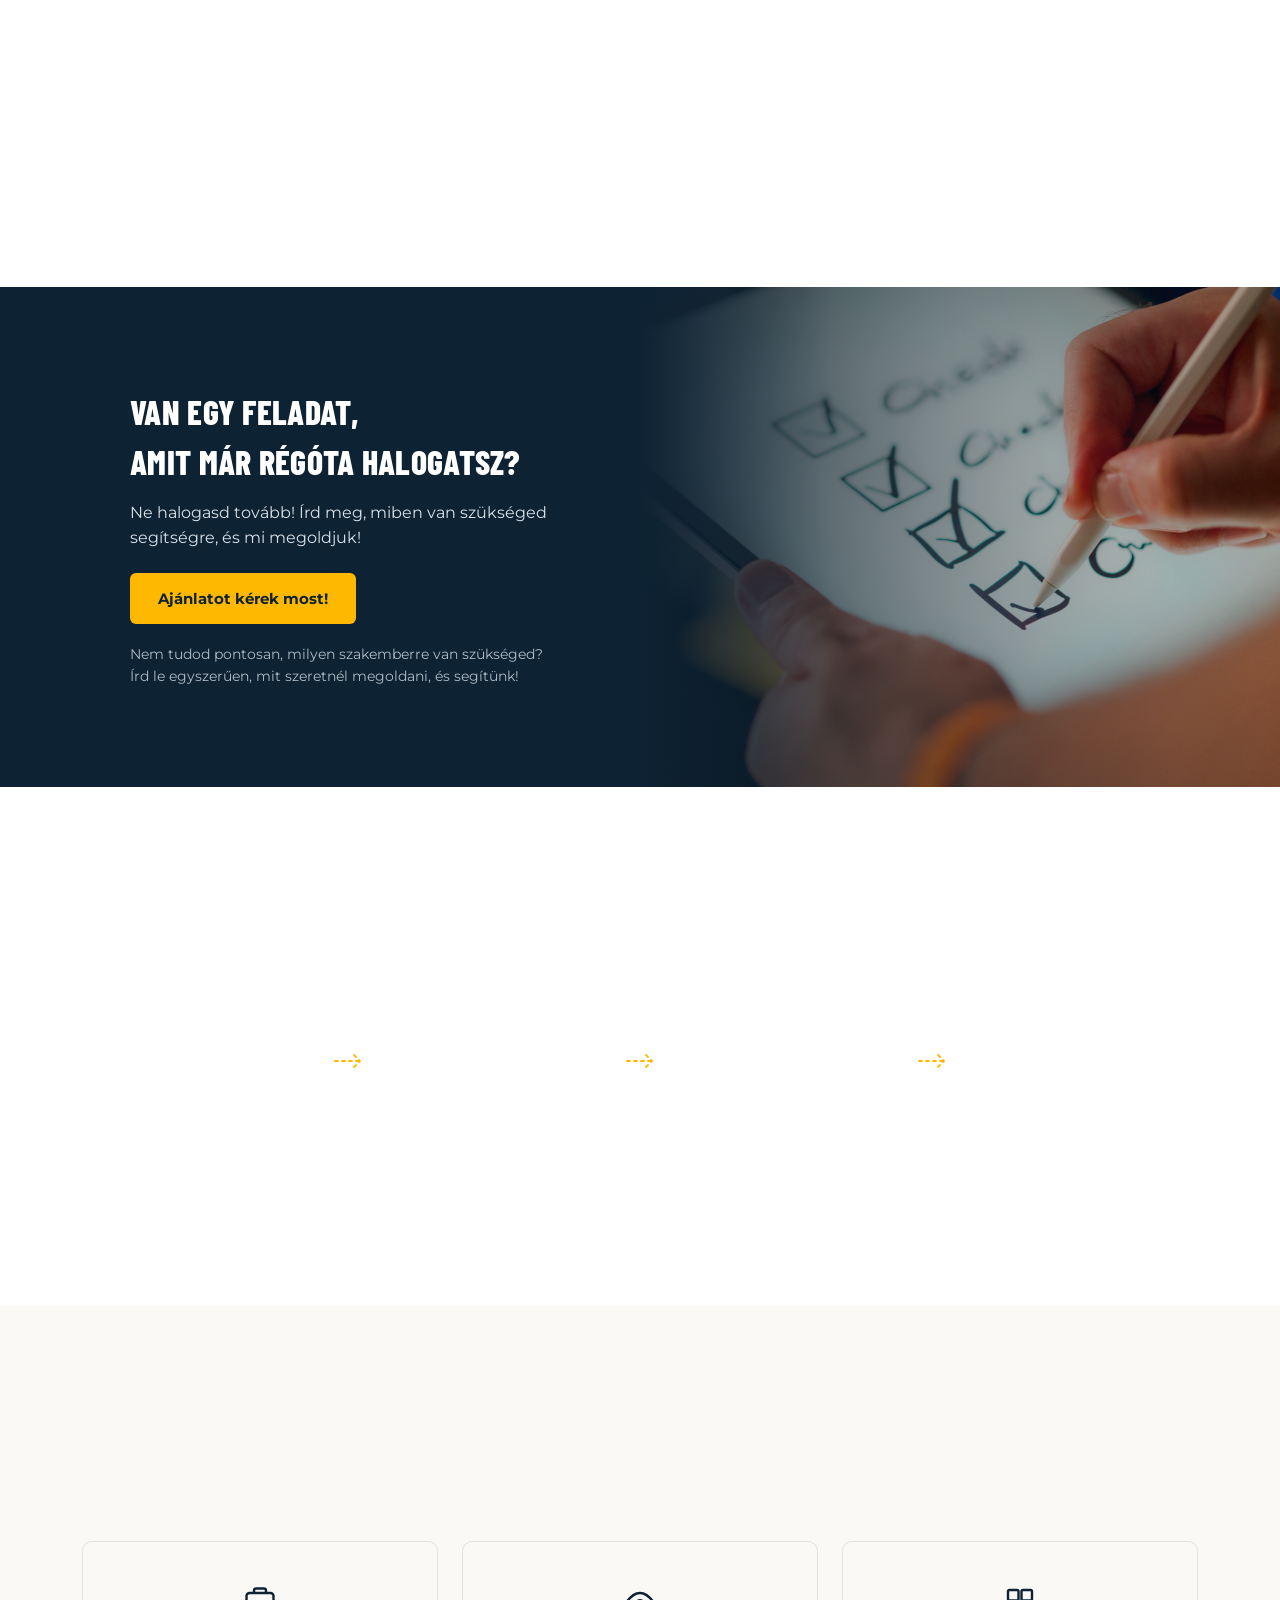
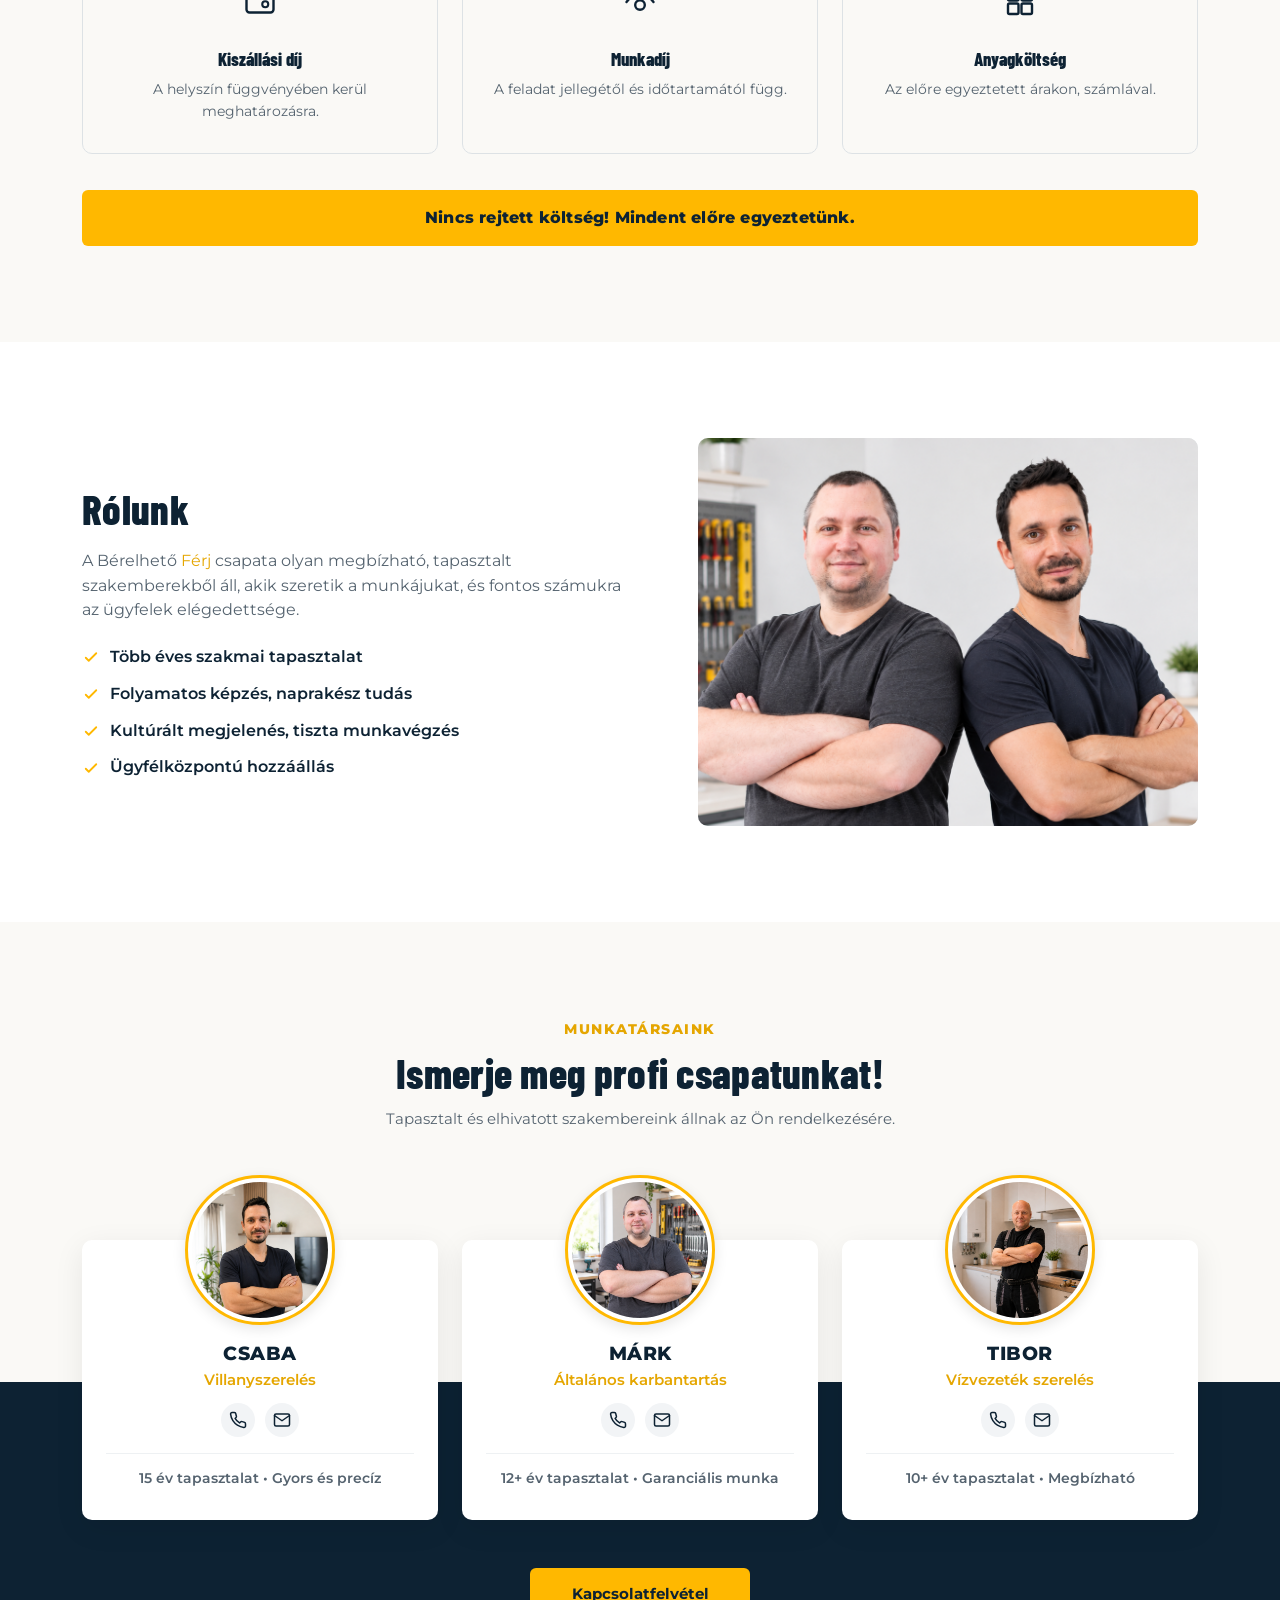
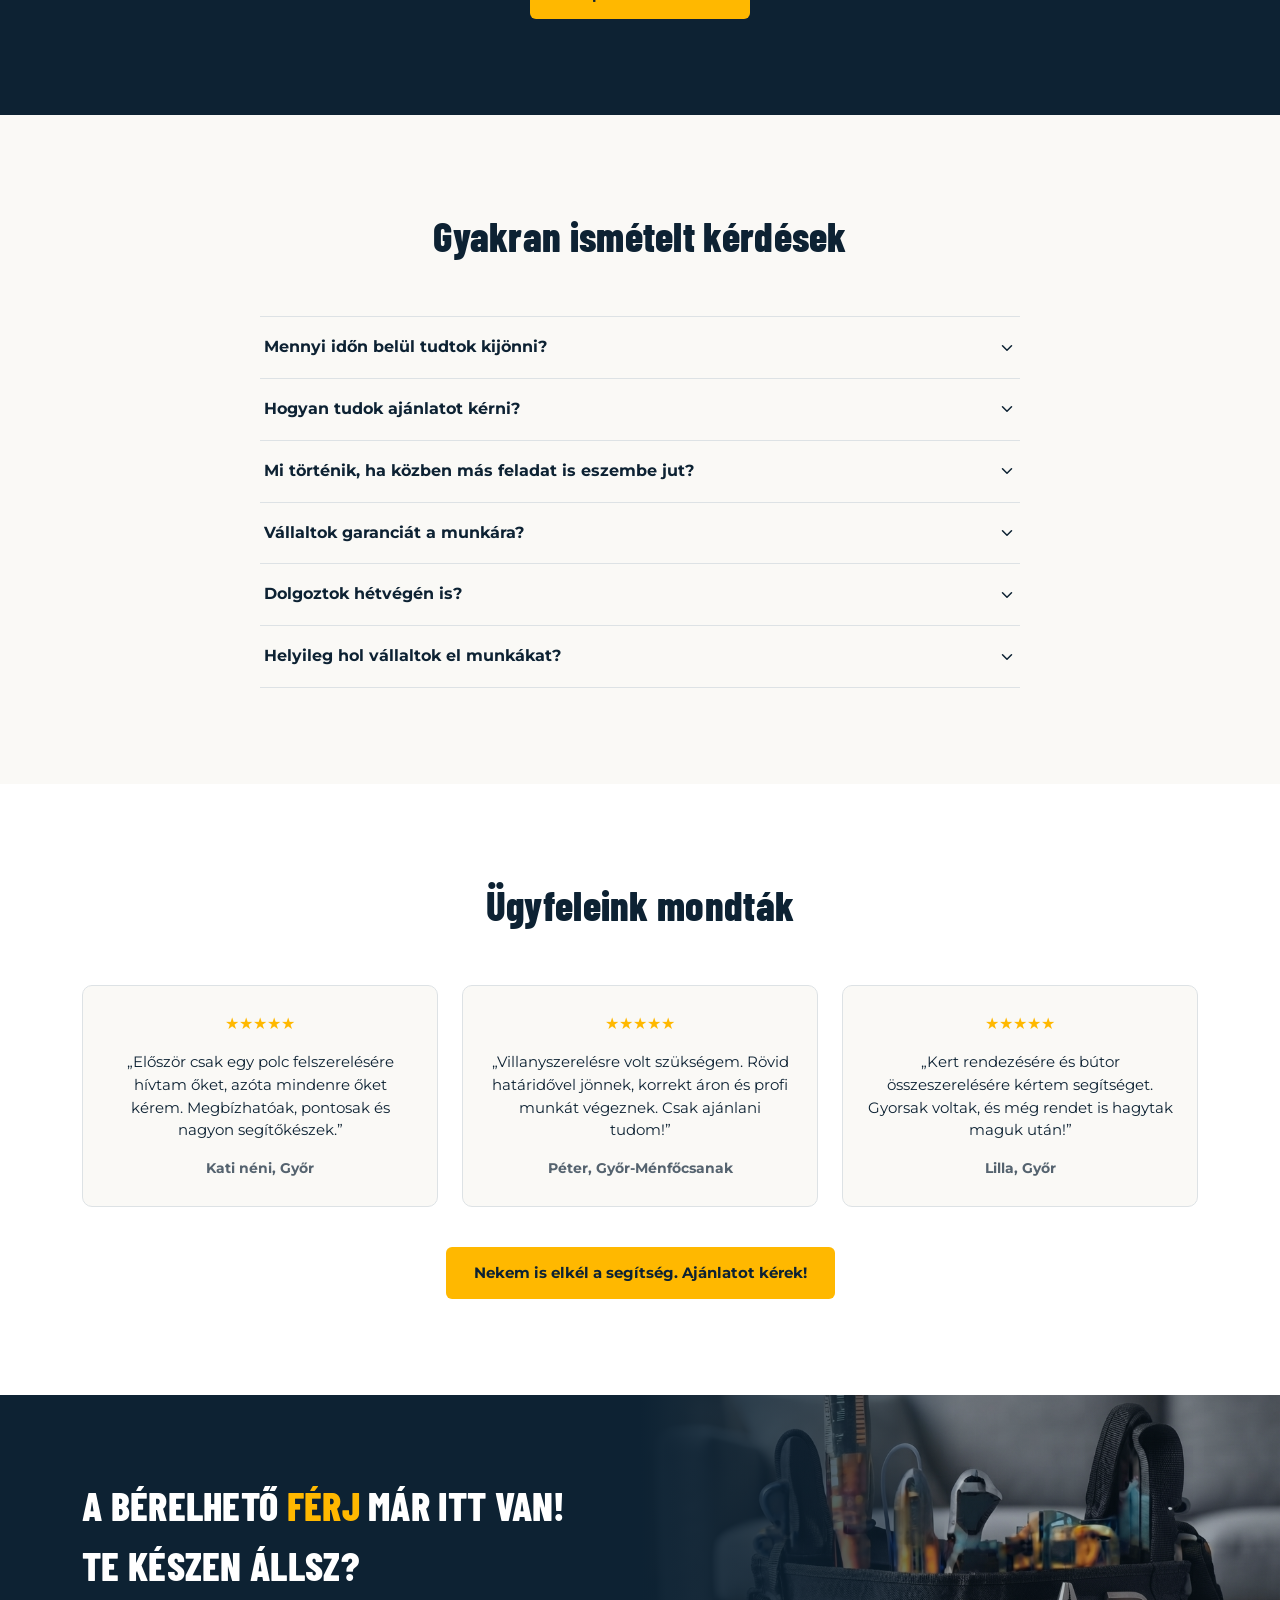
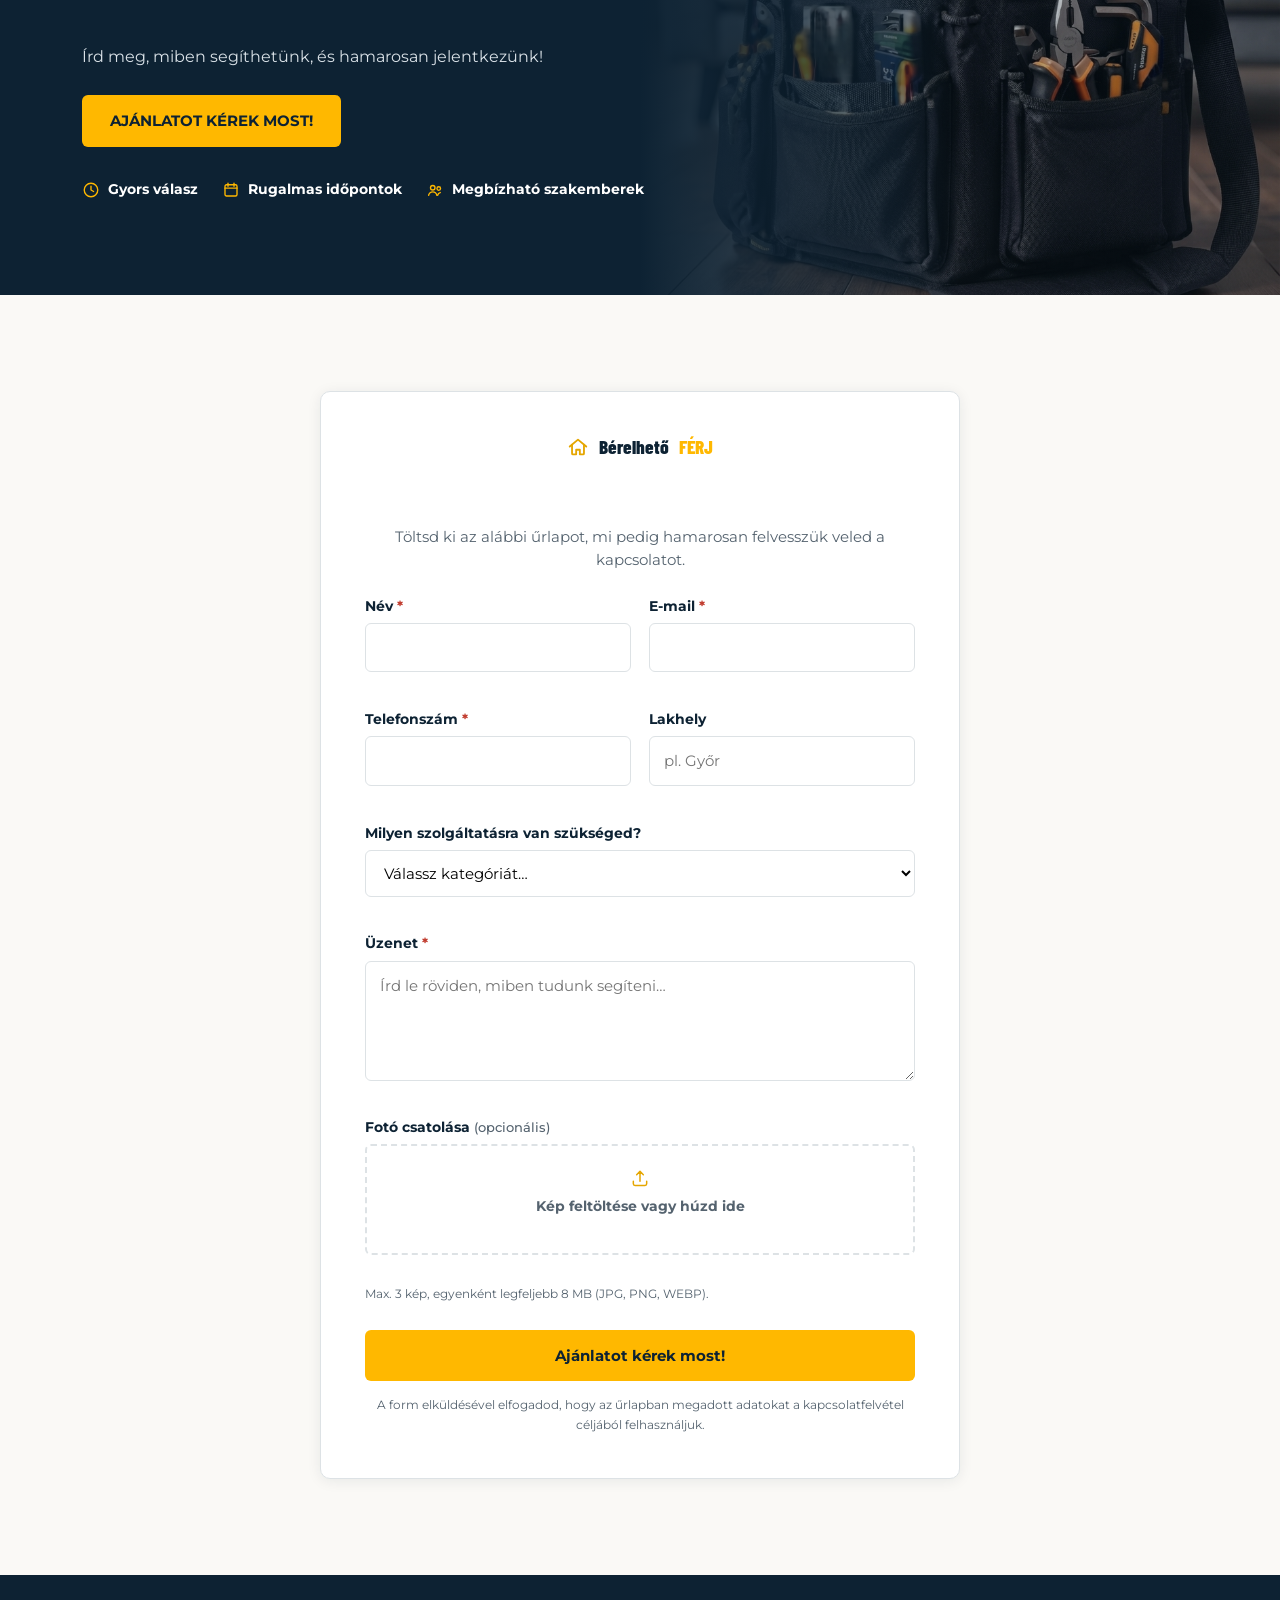
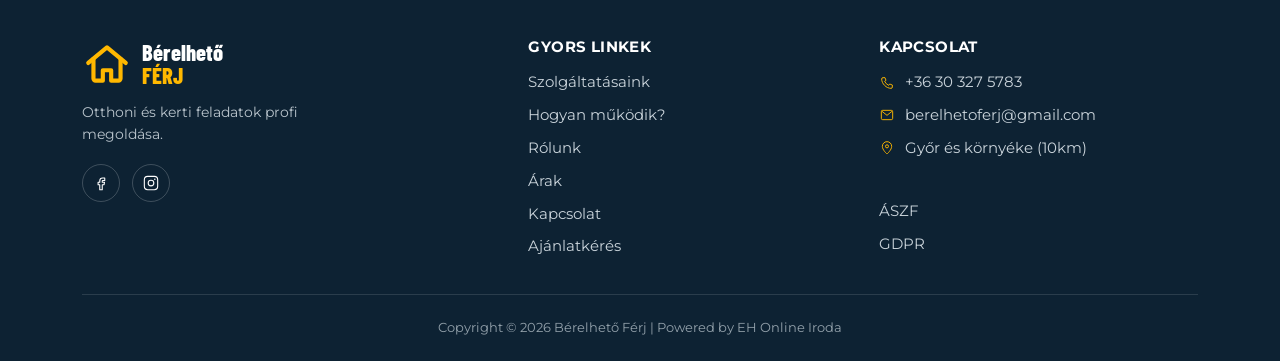
==== commit 3757462b: "Update index.html" ====
--- a/index.html
+++ b/index.html
@@ -605,7 +605,7 @@
         <article class="team-card reveal">
           <div class="team-avatar-container">
             <div class="team-avatar-circle">
-              <img src="images/mark.bf.png" alt="Tibor">
+              <img src="images/tibi.bf.png" alt="Tibor">
             </div>
           </div>
           <div class="team-card-body">
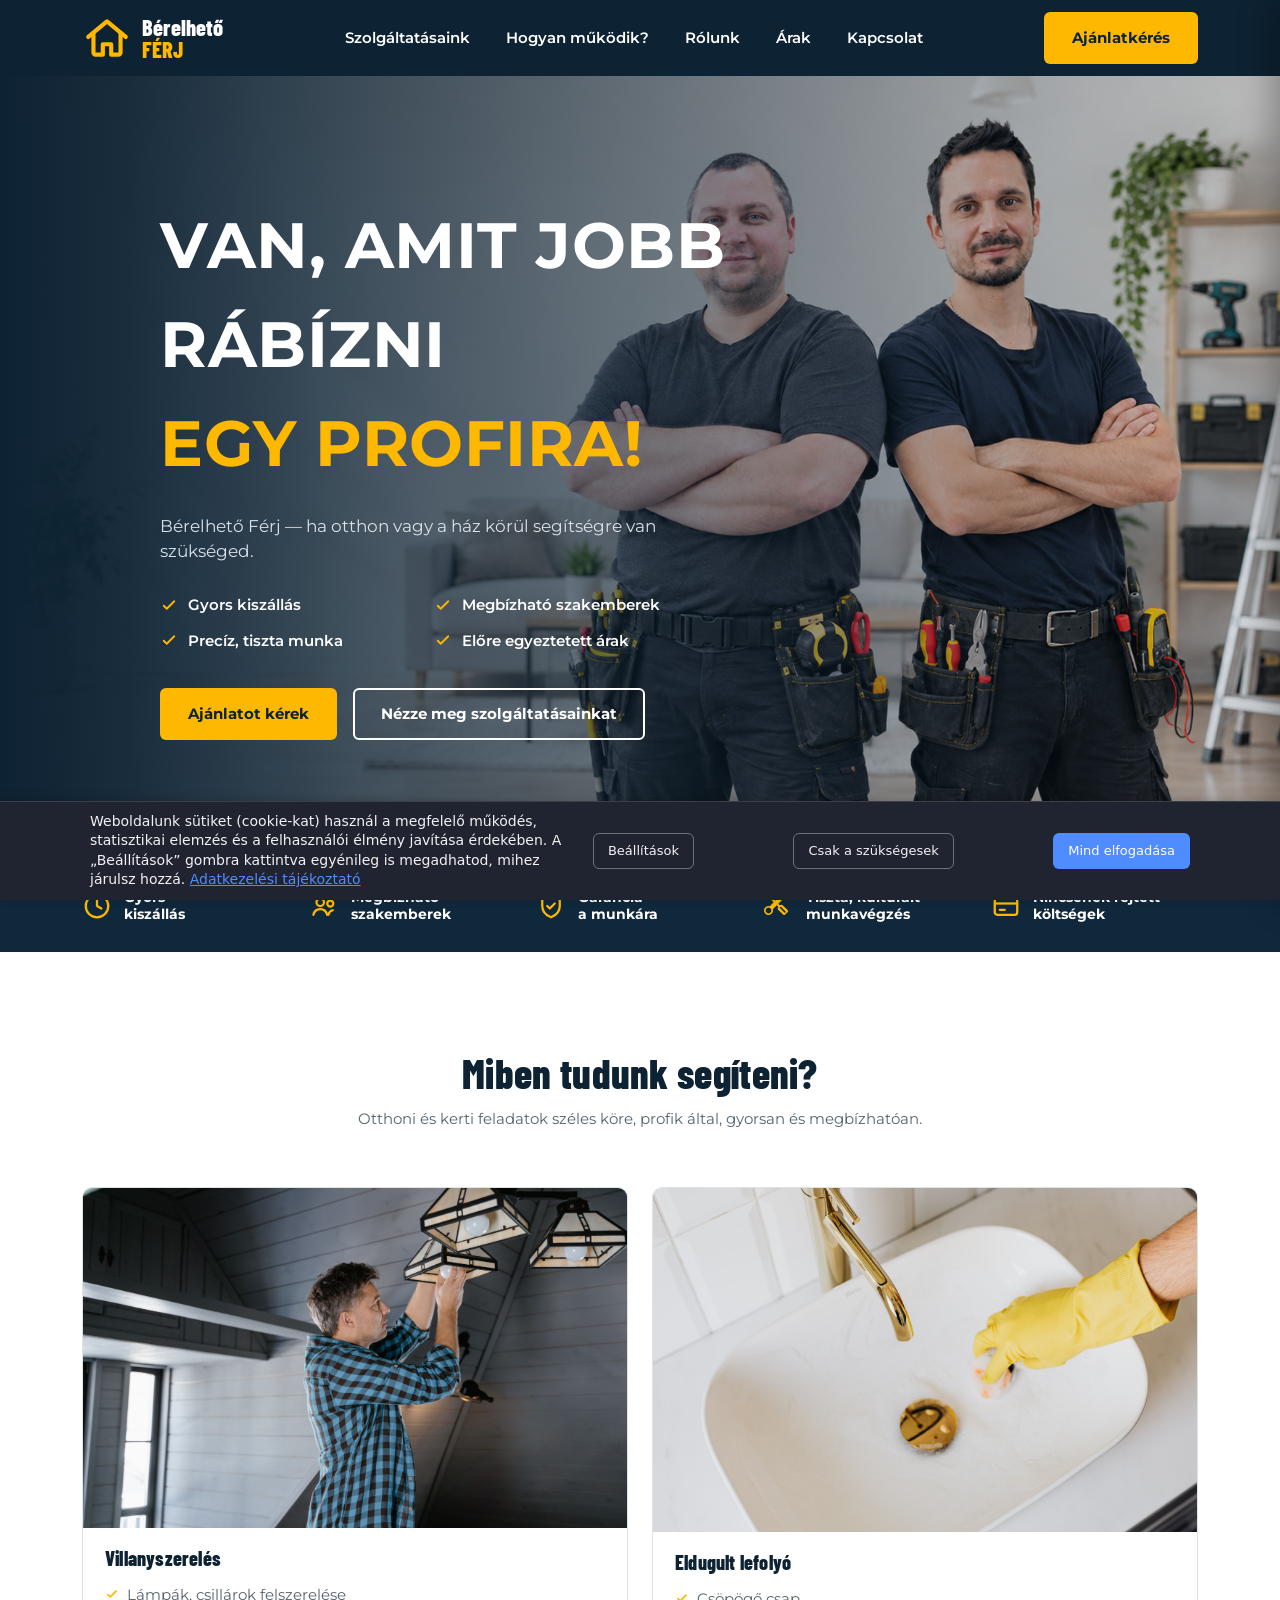
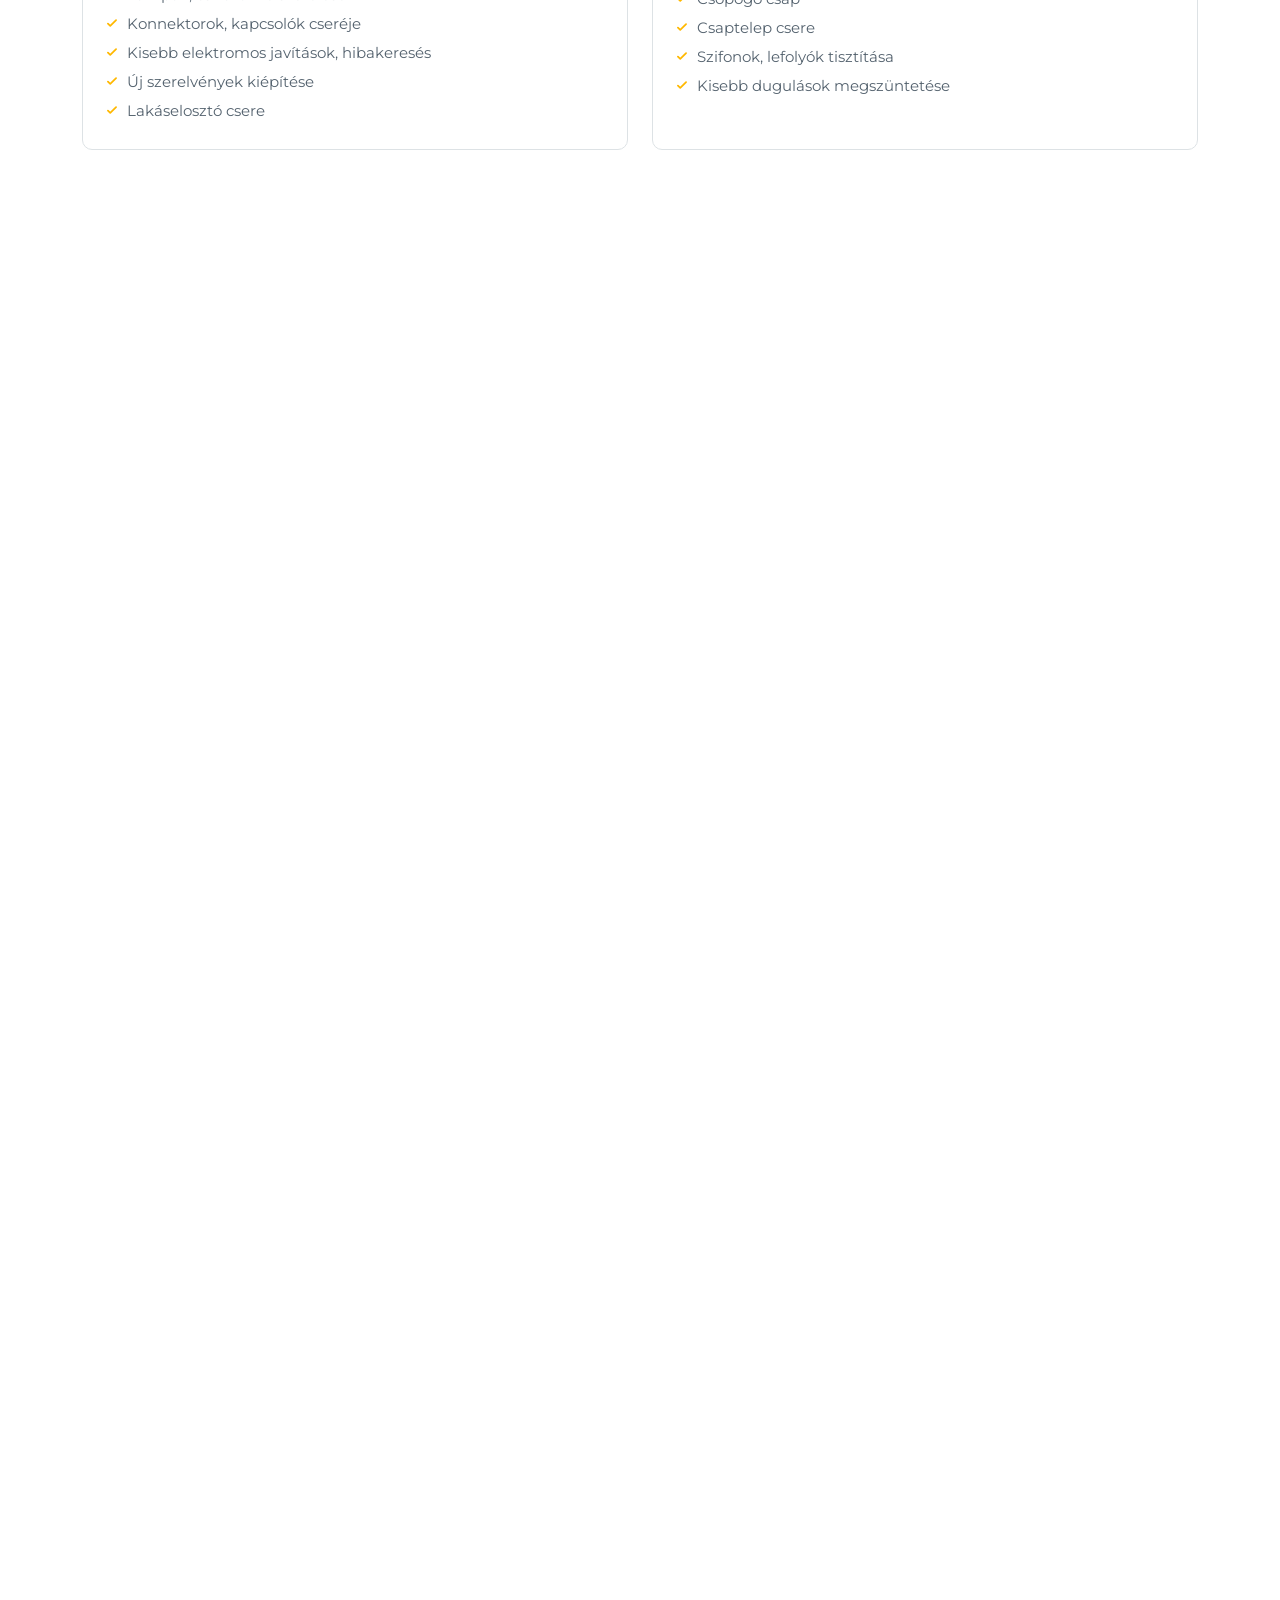
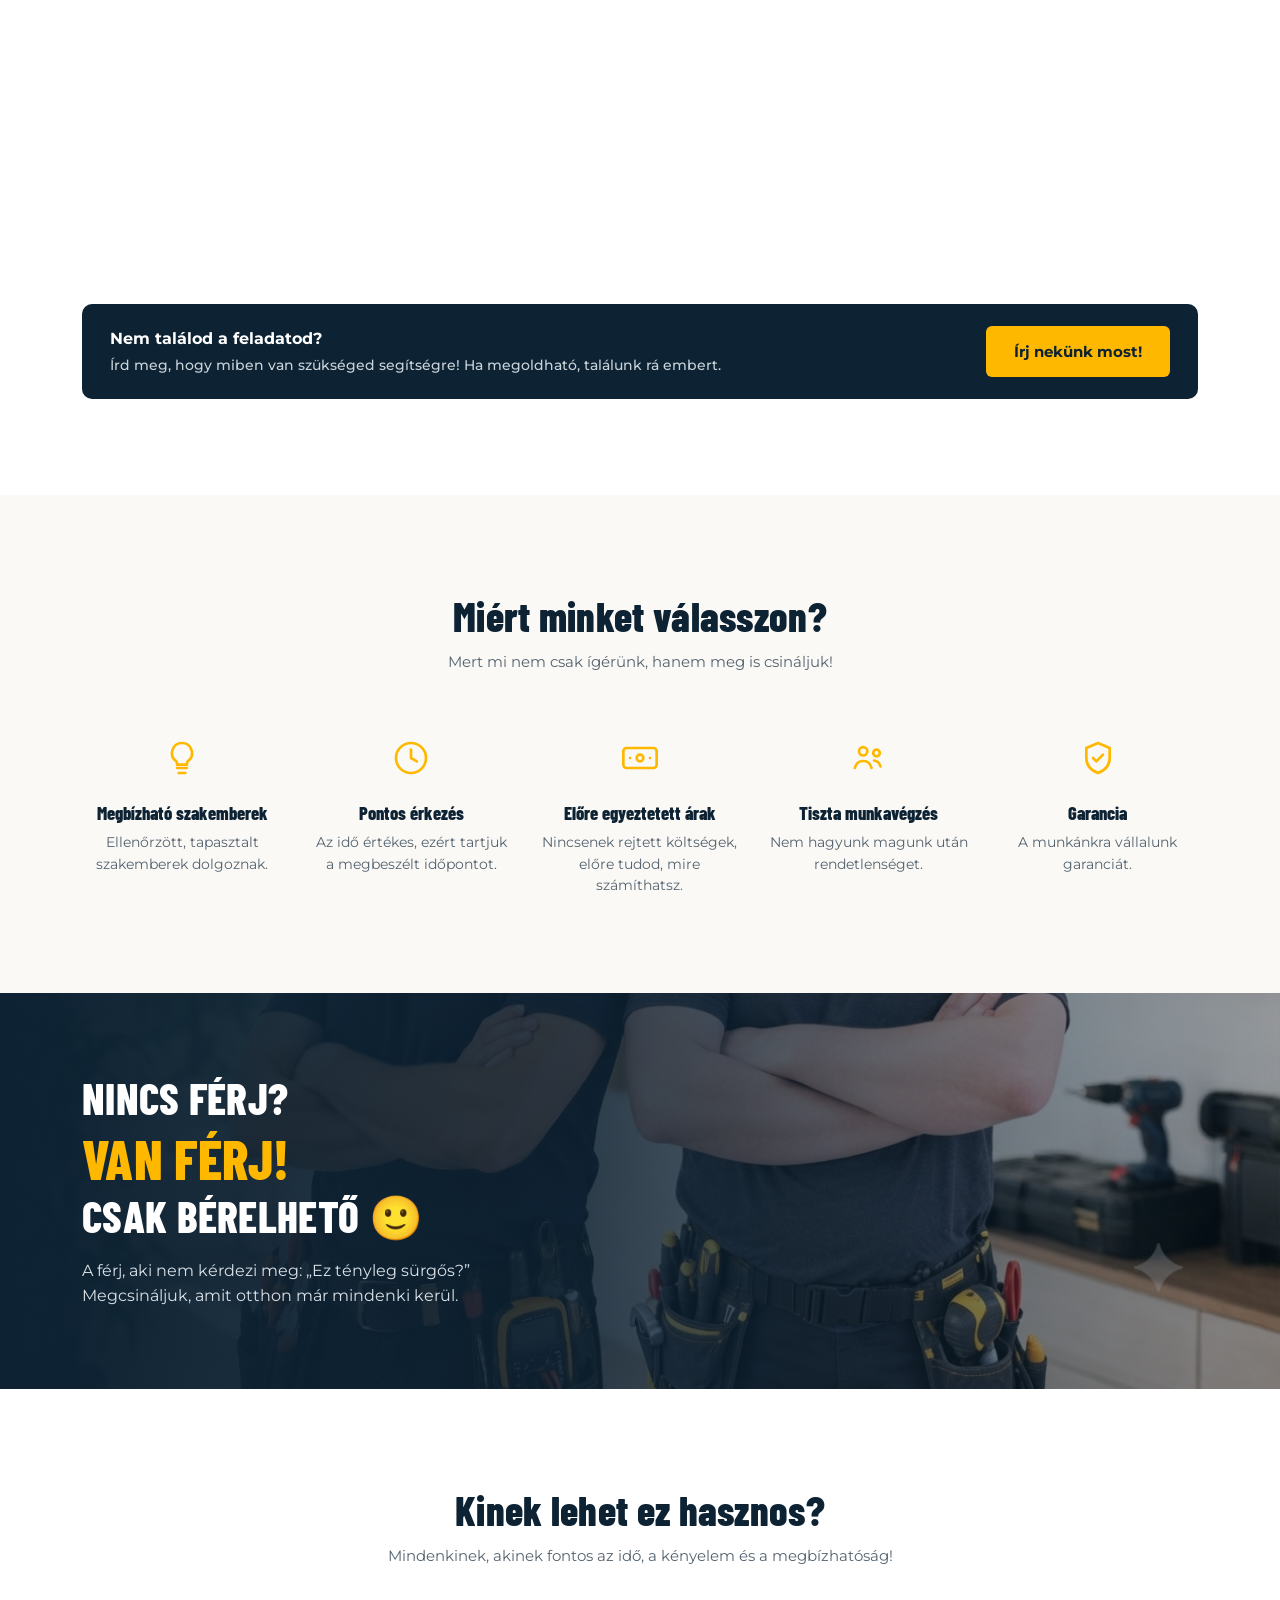
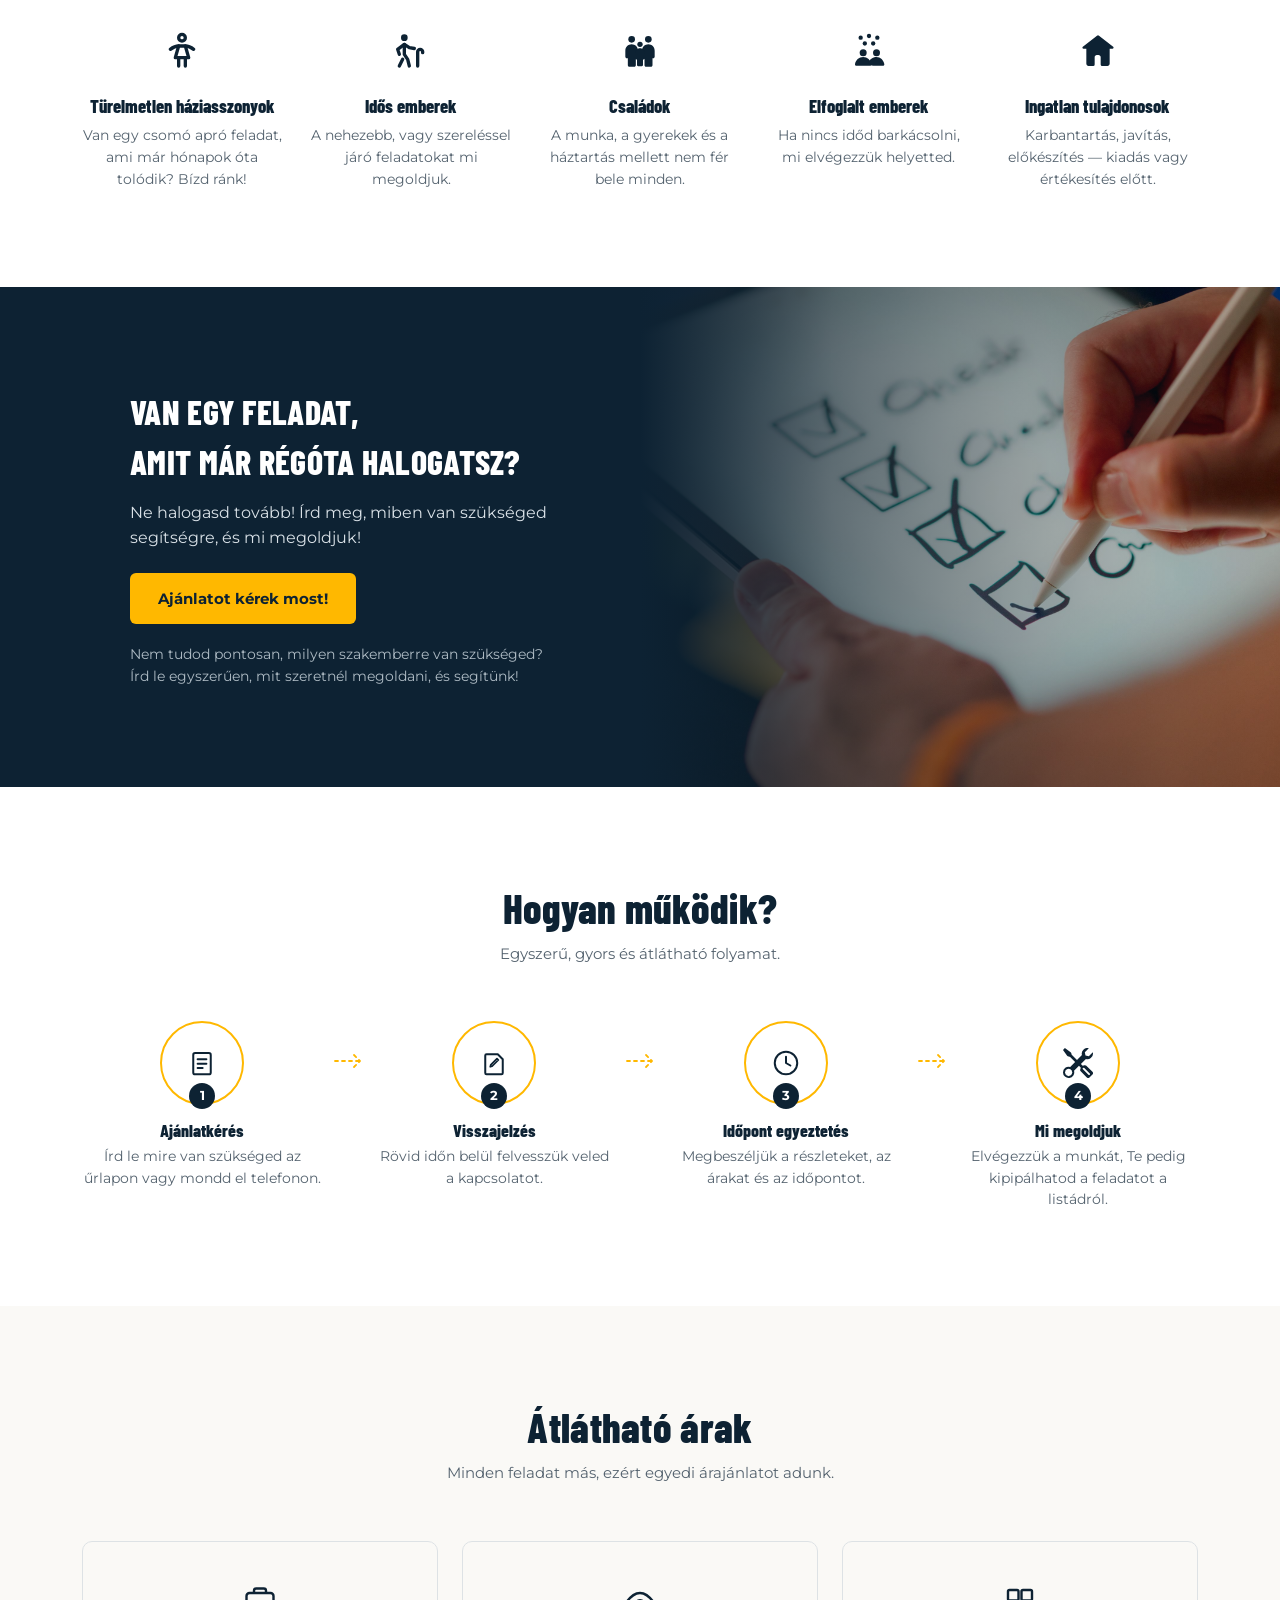
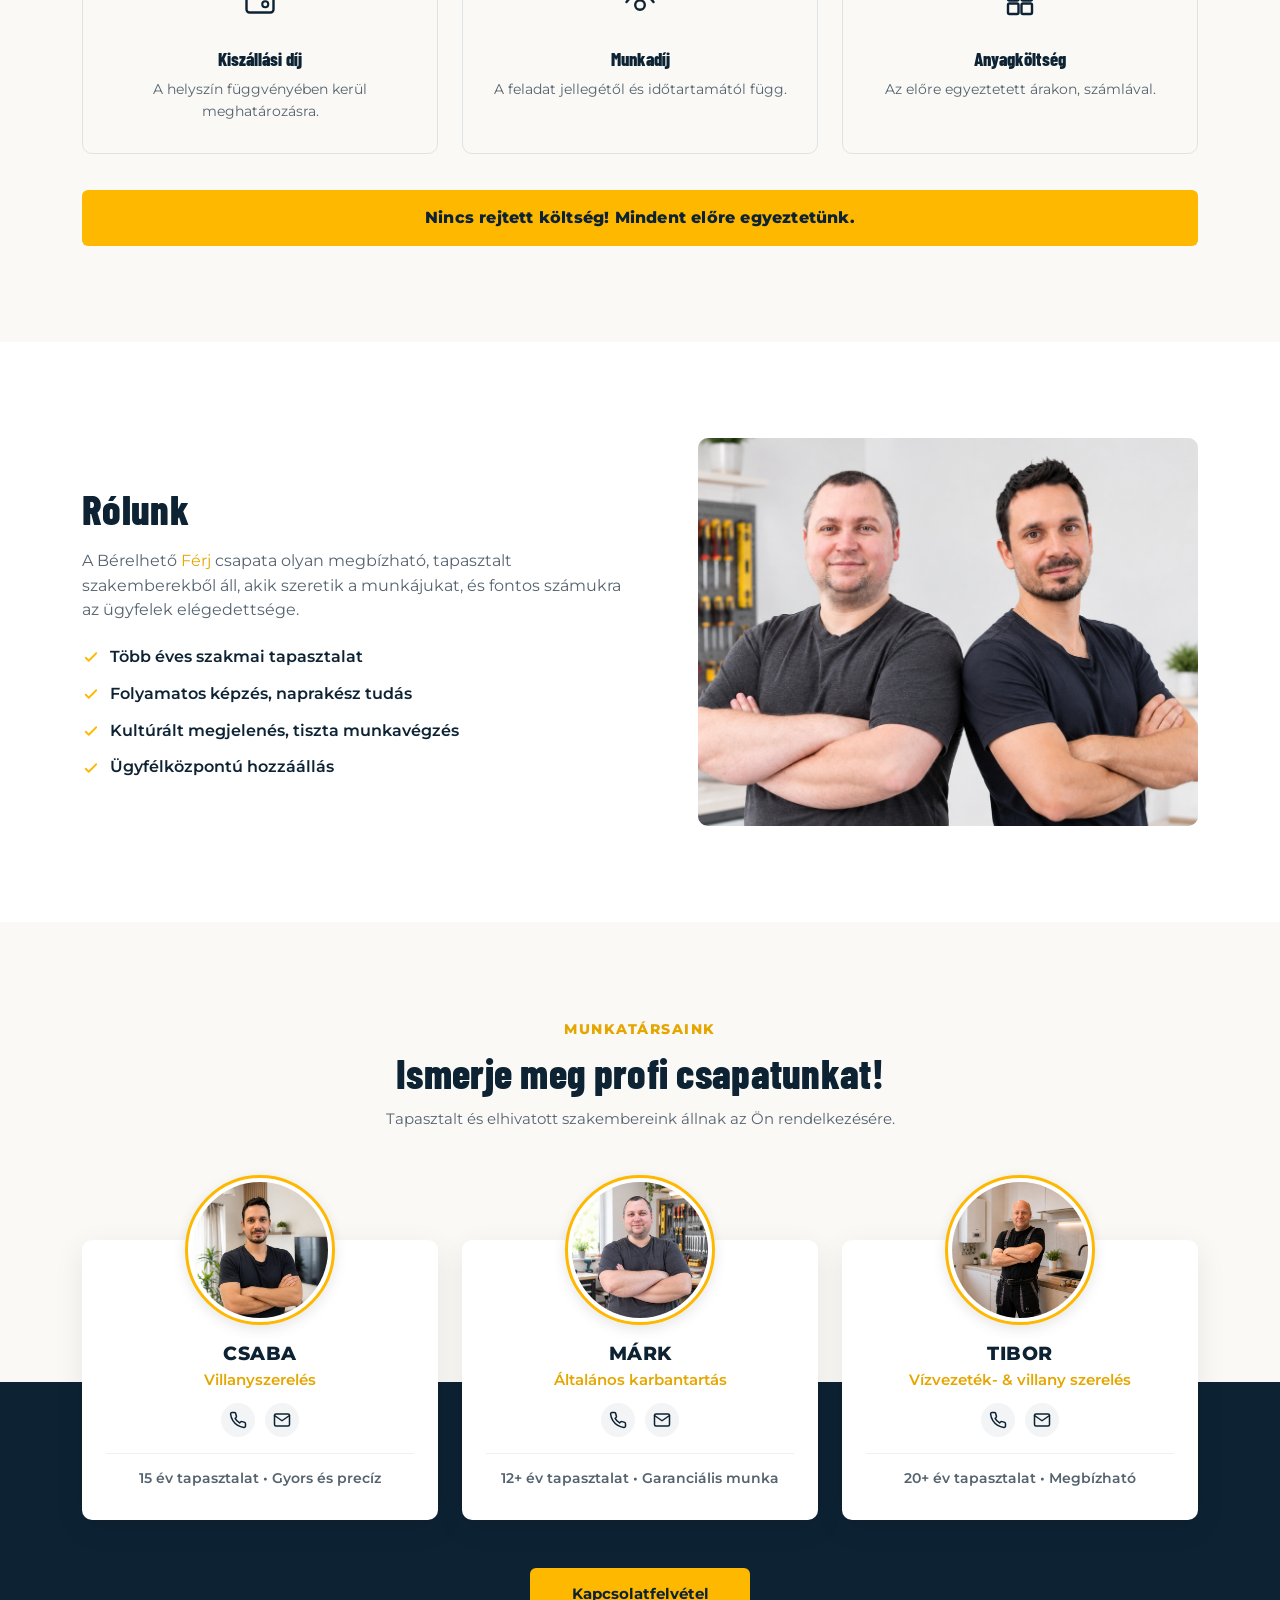
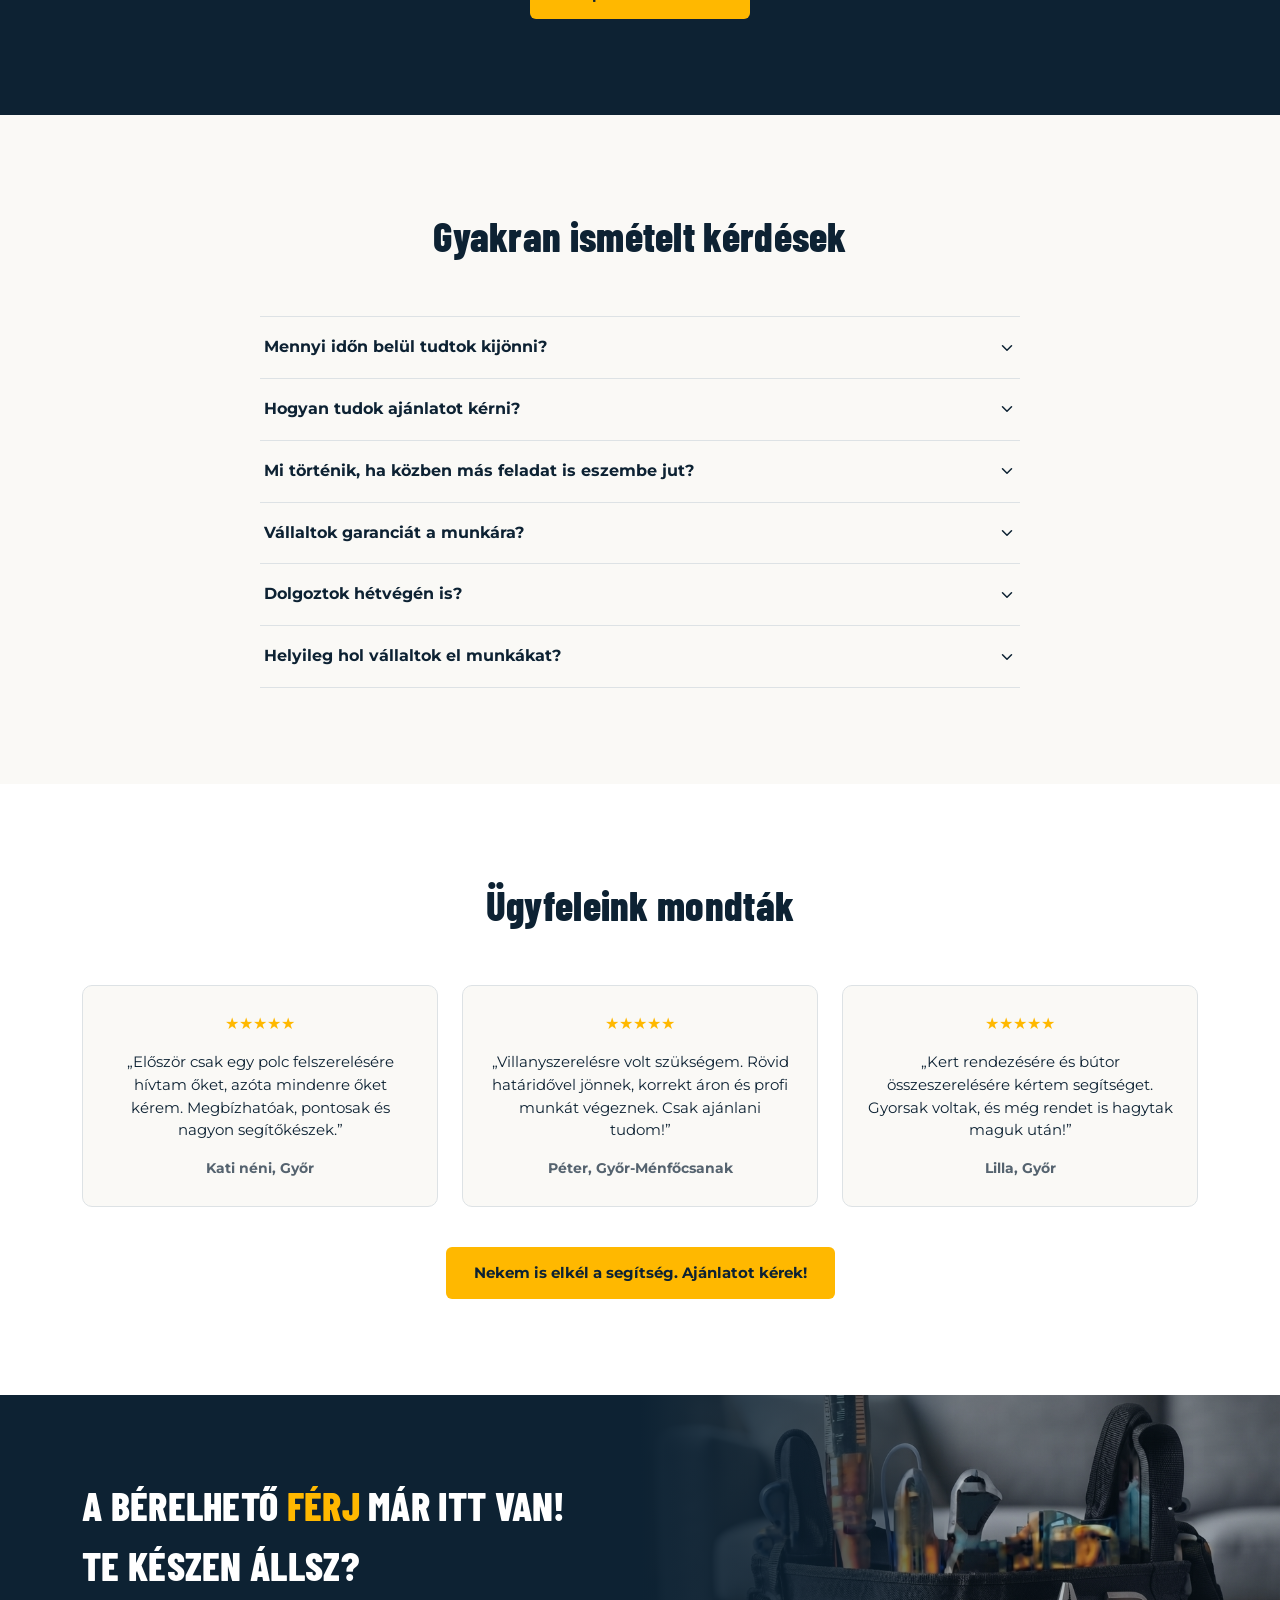
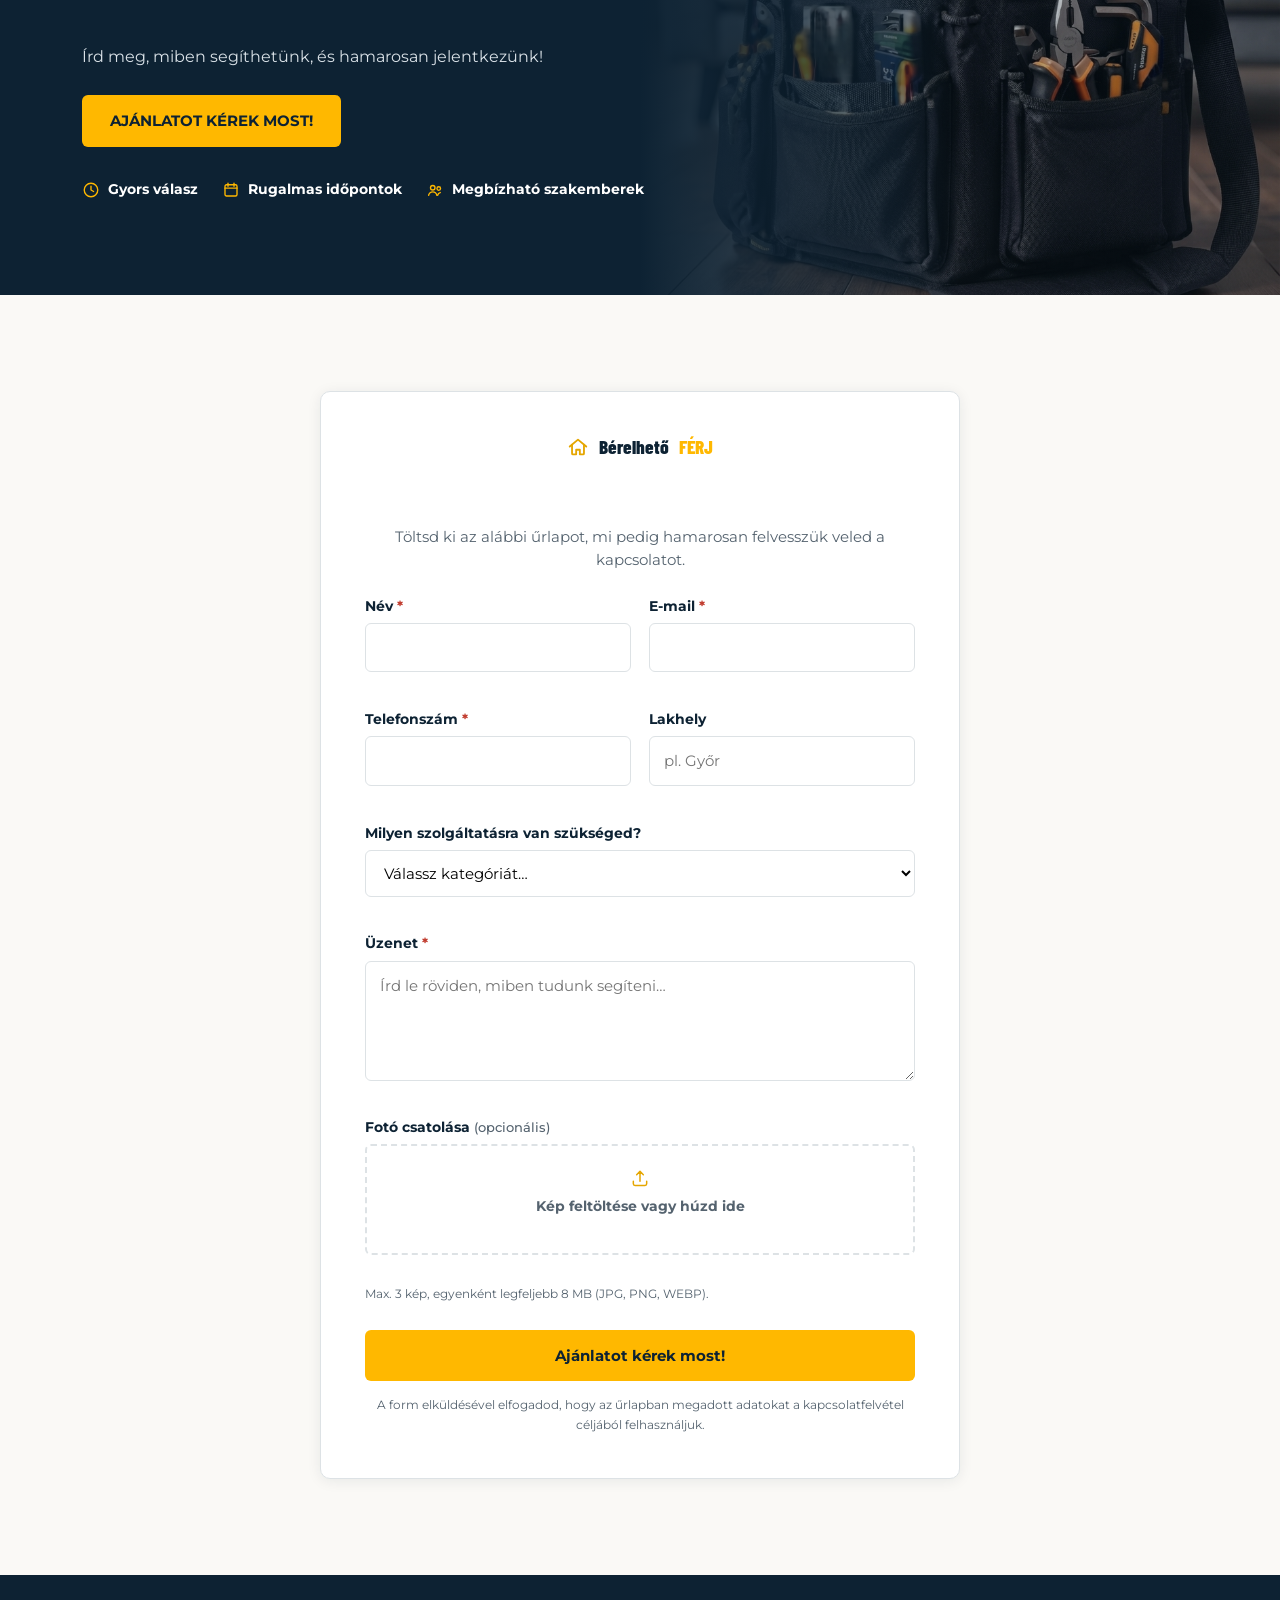
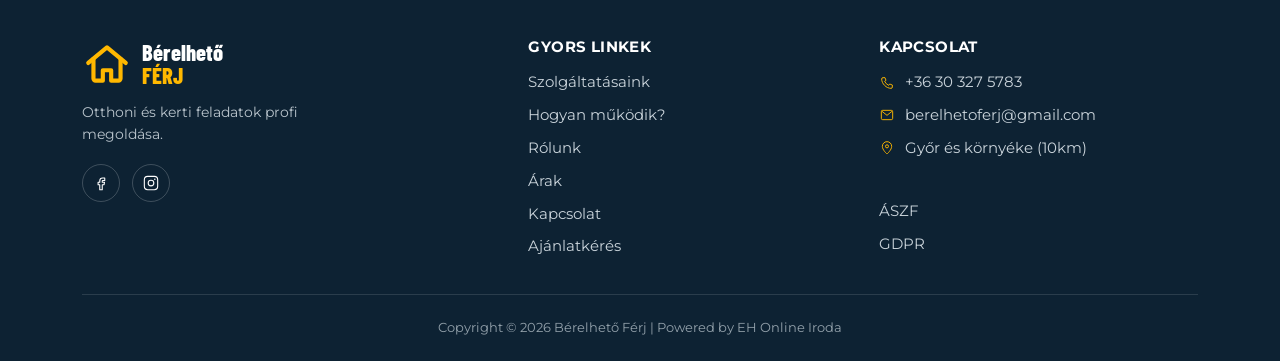
==== commit be4d1a5c: "Update index.html" ====
--- a/index.html
+++ b/index.html
@@ -610,7 +610,7 @@
           </div>
           <div class="team-card-body">
             <h3>TIBOR</h3>
-            <span class="team-specialty">Vízvezeték szerelés</span>
+            <span class="team-specialty">Vízvezeték- & villany szerelés</span>
             <div class="team-contact-actions">
              <a href="#kapcsolat" class="phone-smart-link" 
                 data-desktop-href="#kapcsolat" 
@@ -625,7 +625,7 @@
              <svg width="18" height="18" viewBox="0 0 24 24" fill="none" stroke="currentColor" stroke-width="2" stroke-linecap="round" stroke-linejoin="round"><path d="M4 4h16c1.1 0 2 .9 2 2v12c0 1.1-.9 2-2 2H4c-1.1 0-2-.9-2-2V6c0-1.1.9-2 2-2z"/><polyline points="22,6 12,13 2,6"/></svg>
             </a>
             </div>
-            <p class="team-meta">10+ év tapasztalat • Megbízható</p>
+            <p class="team-meta">20+ év tapasztalat • Megbízható</p>
           </div>
         </article>
 
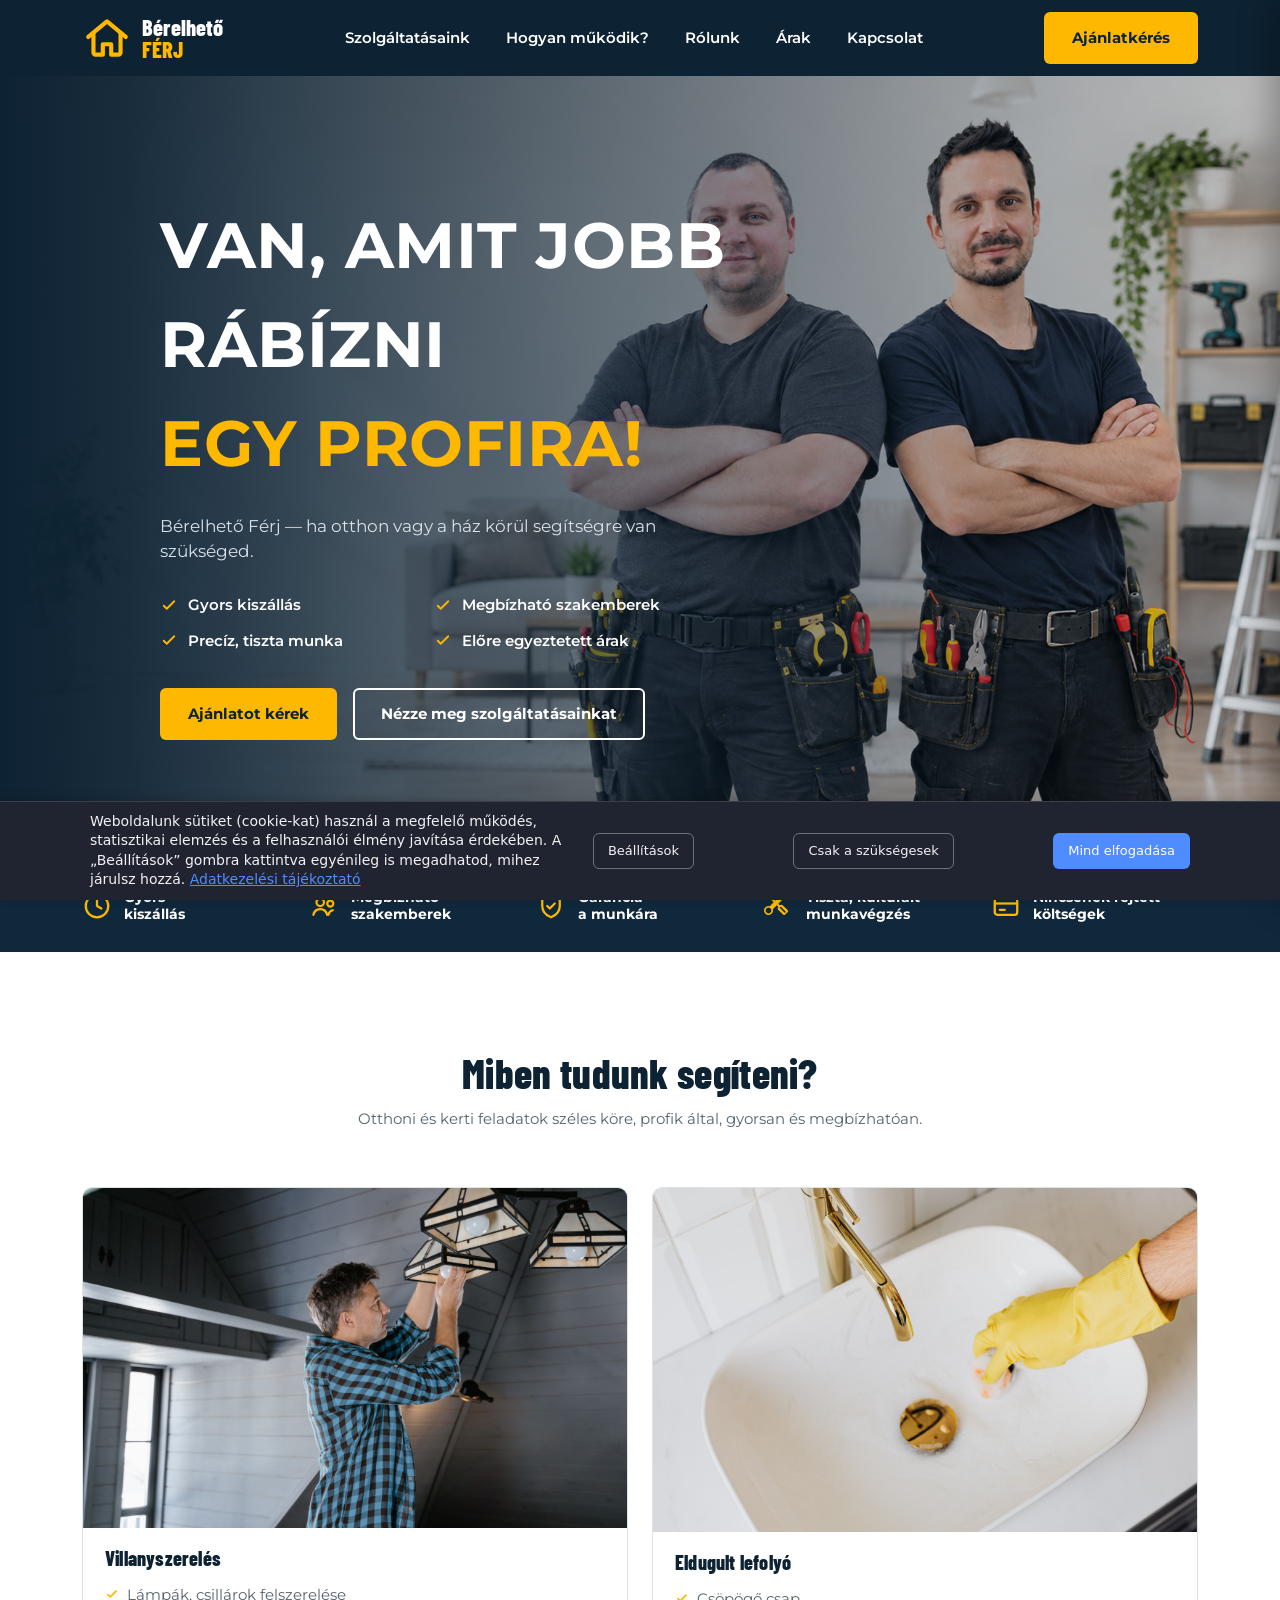
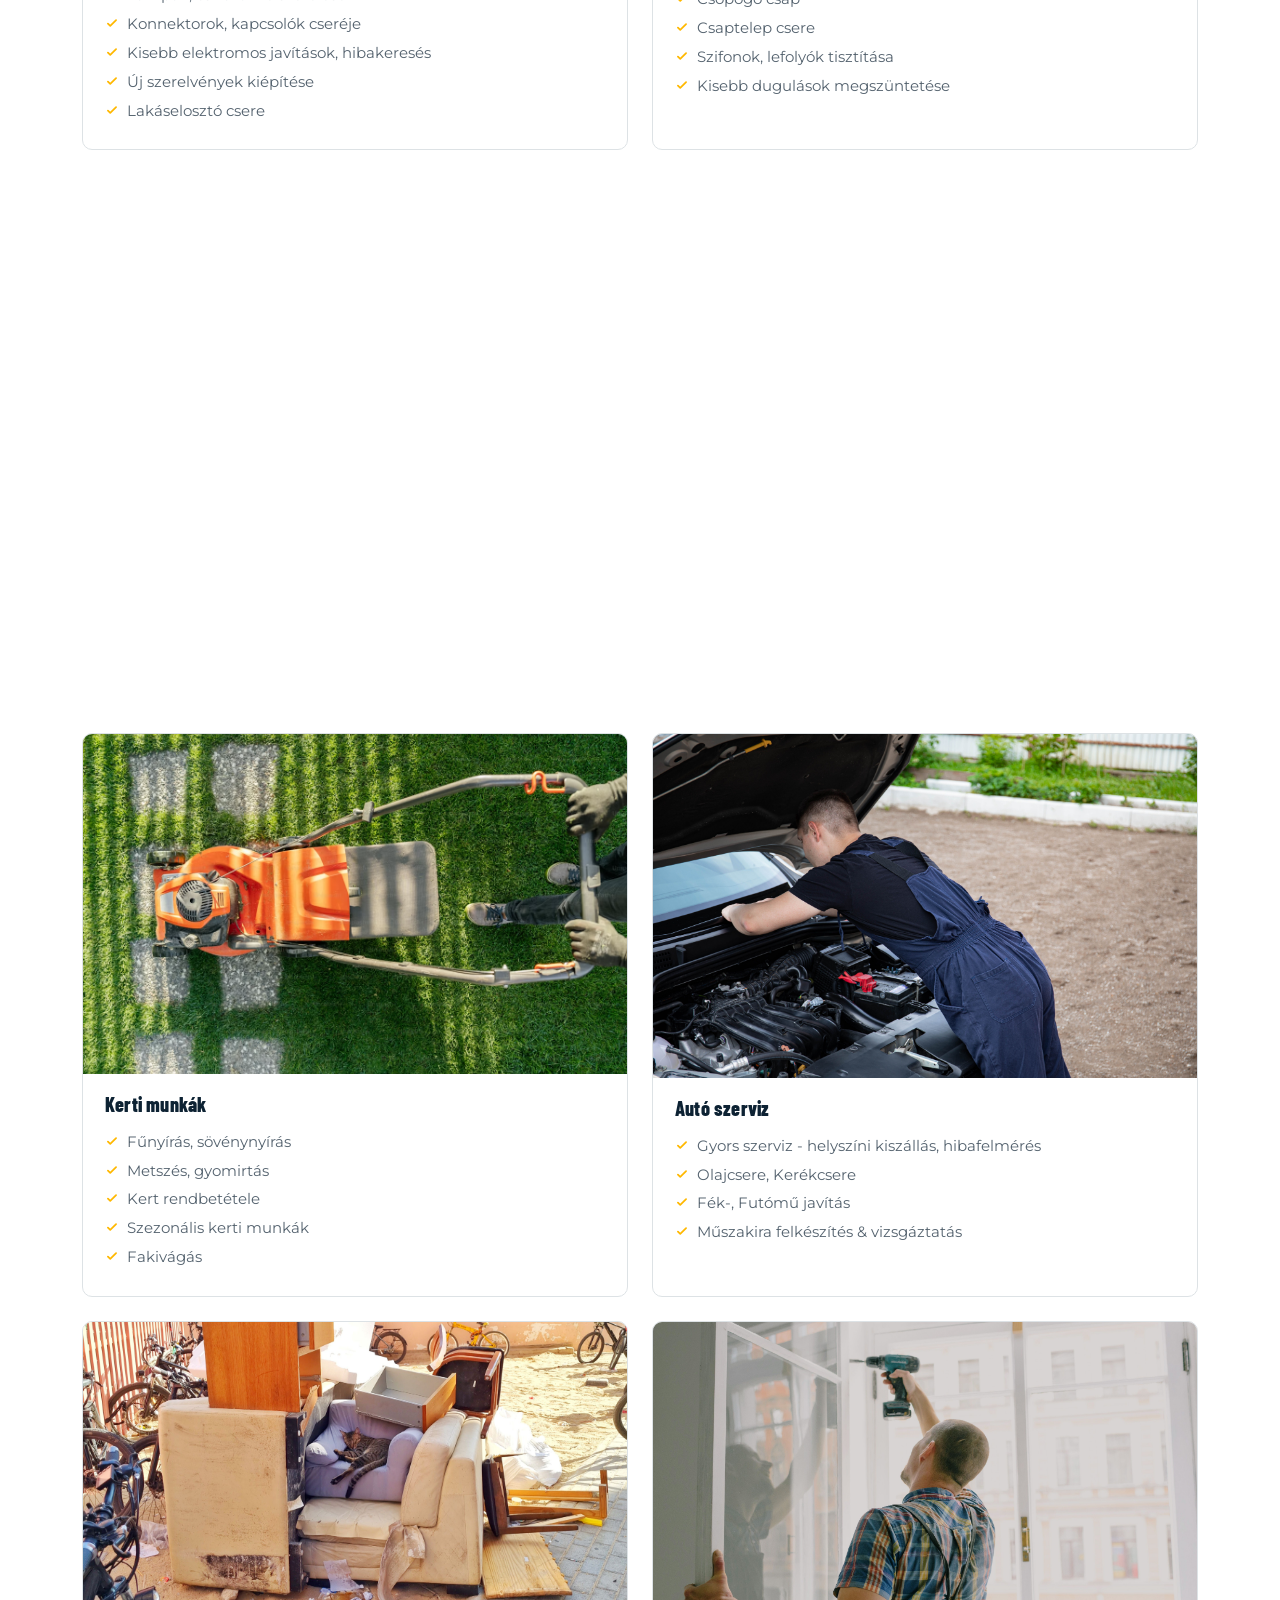
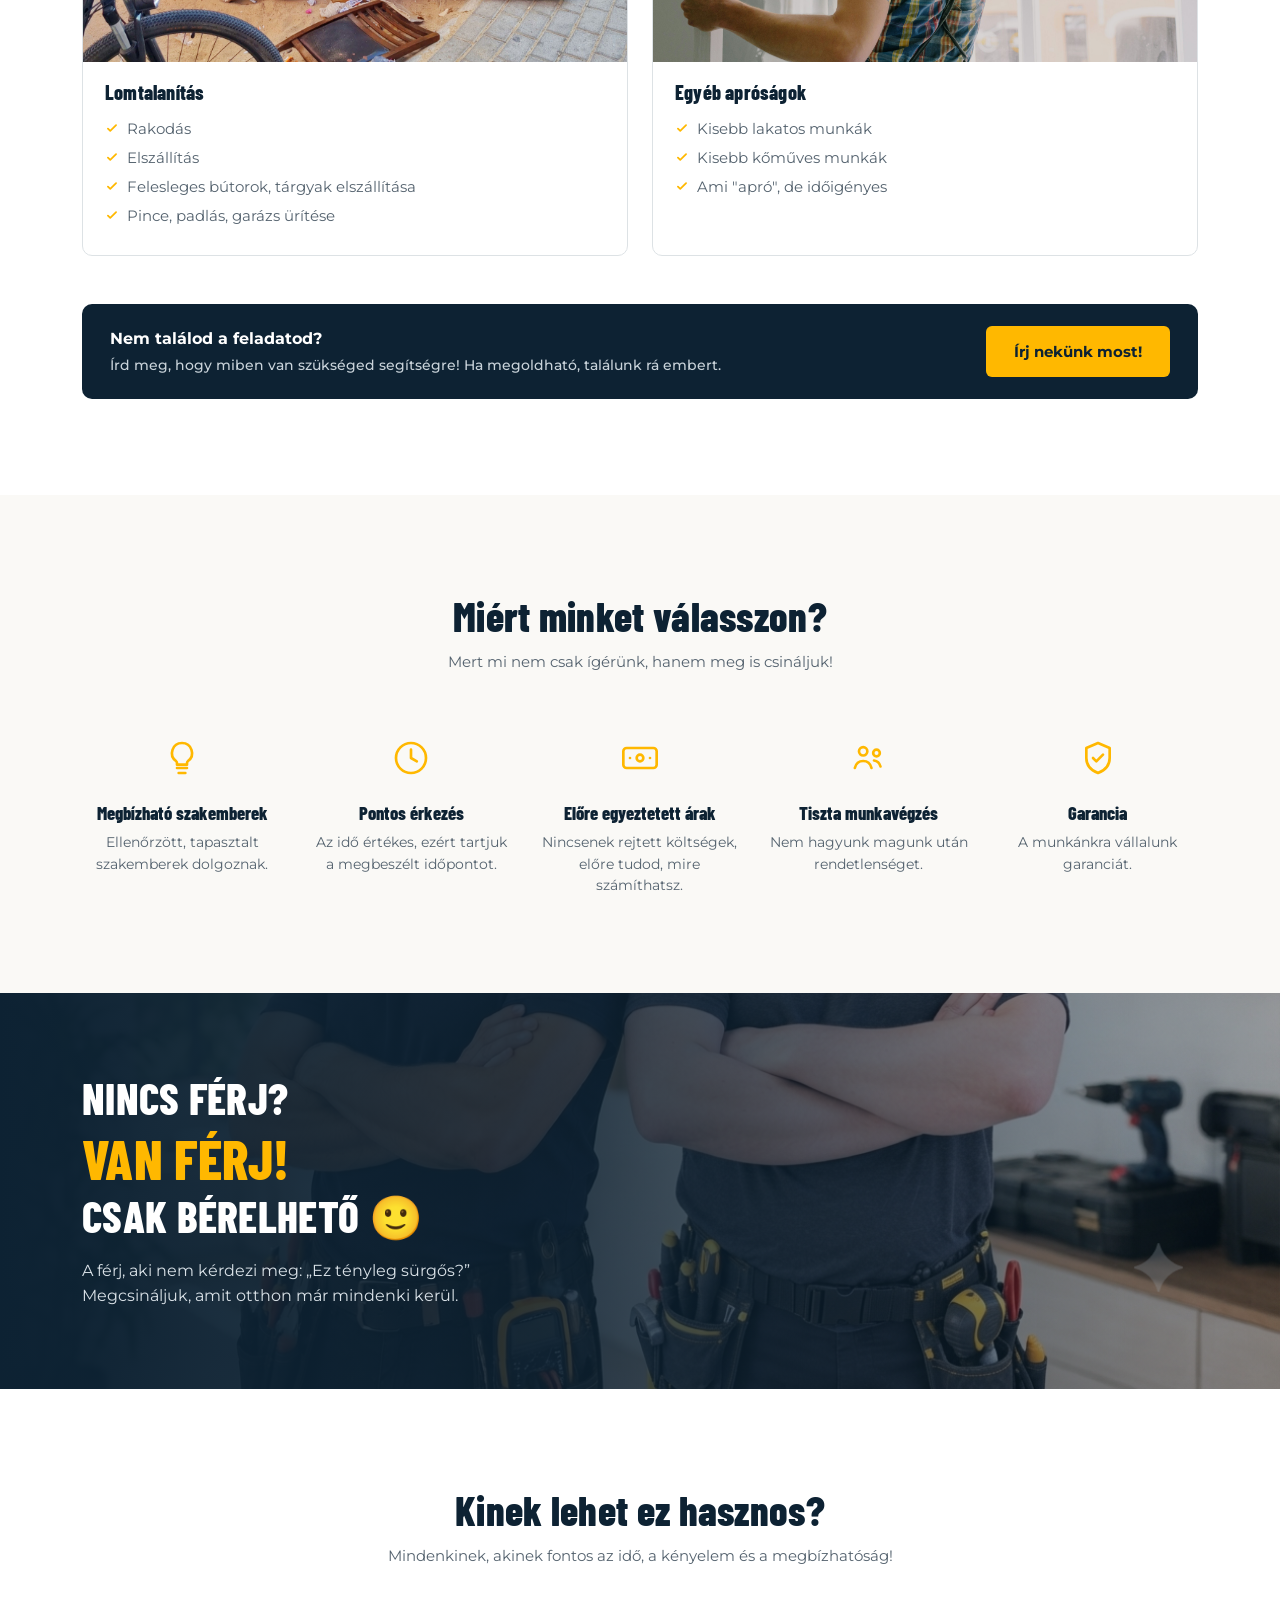
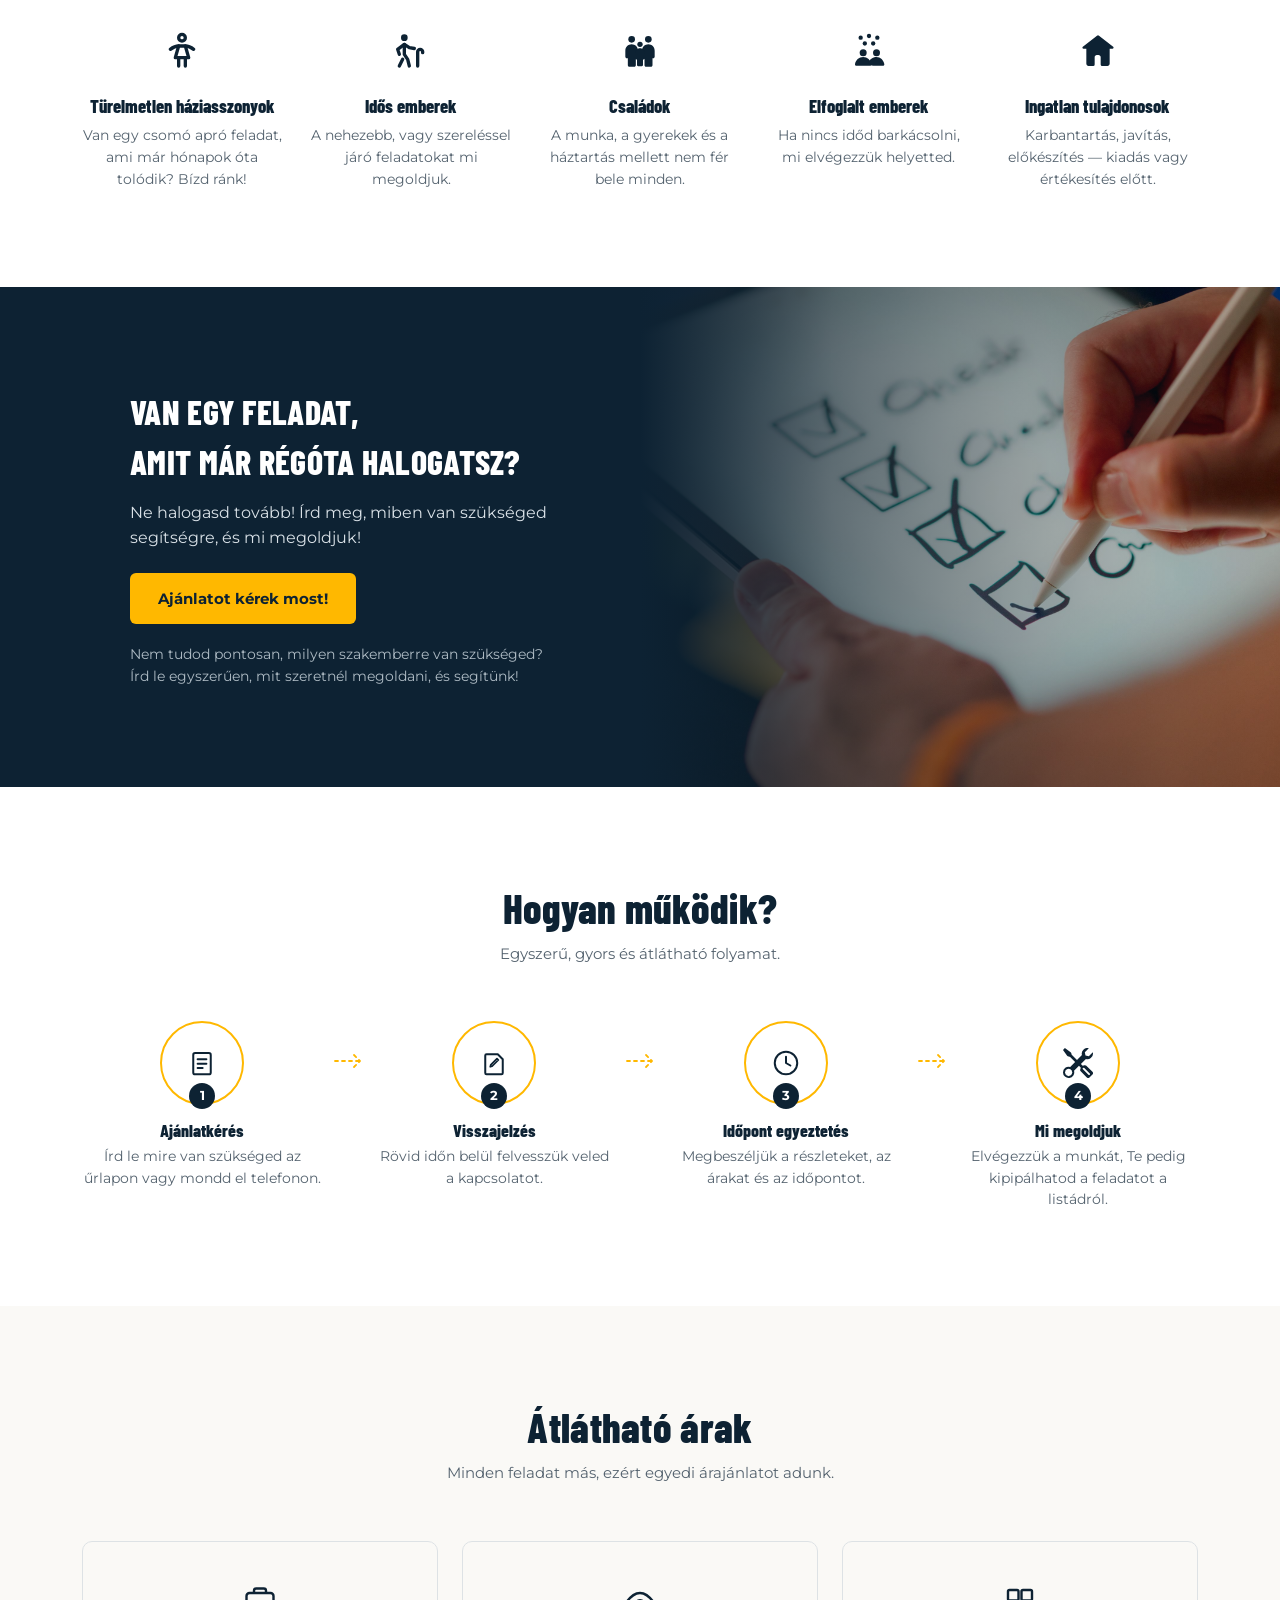
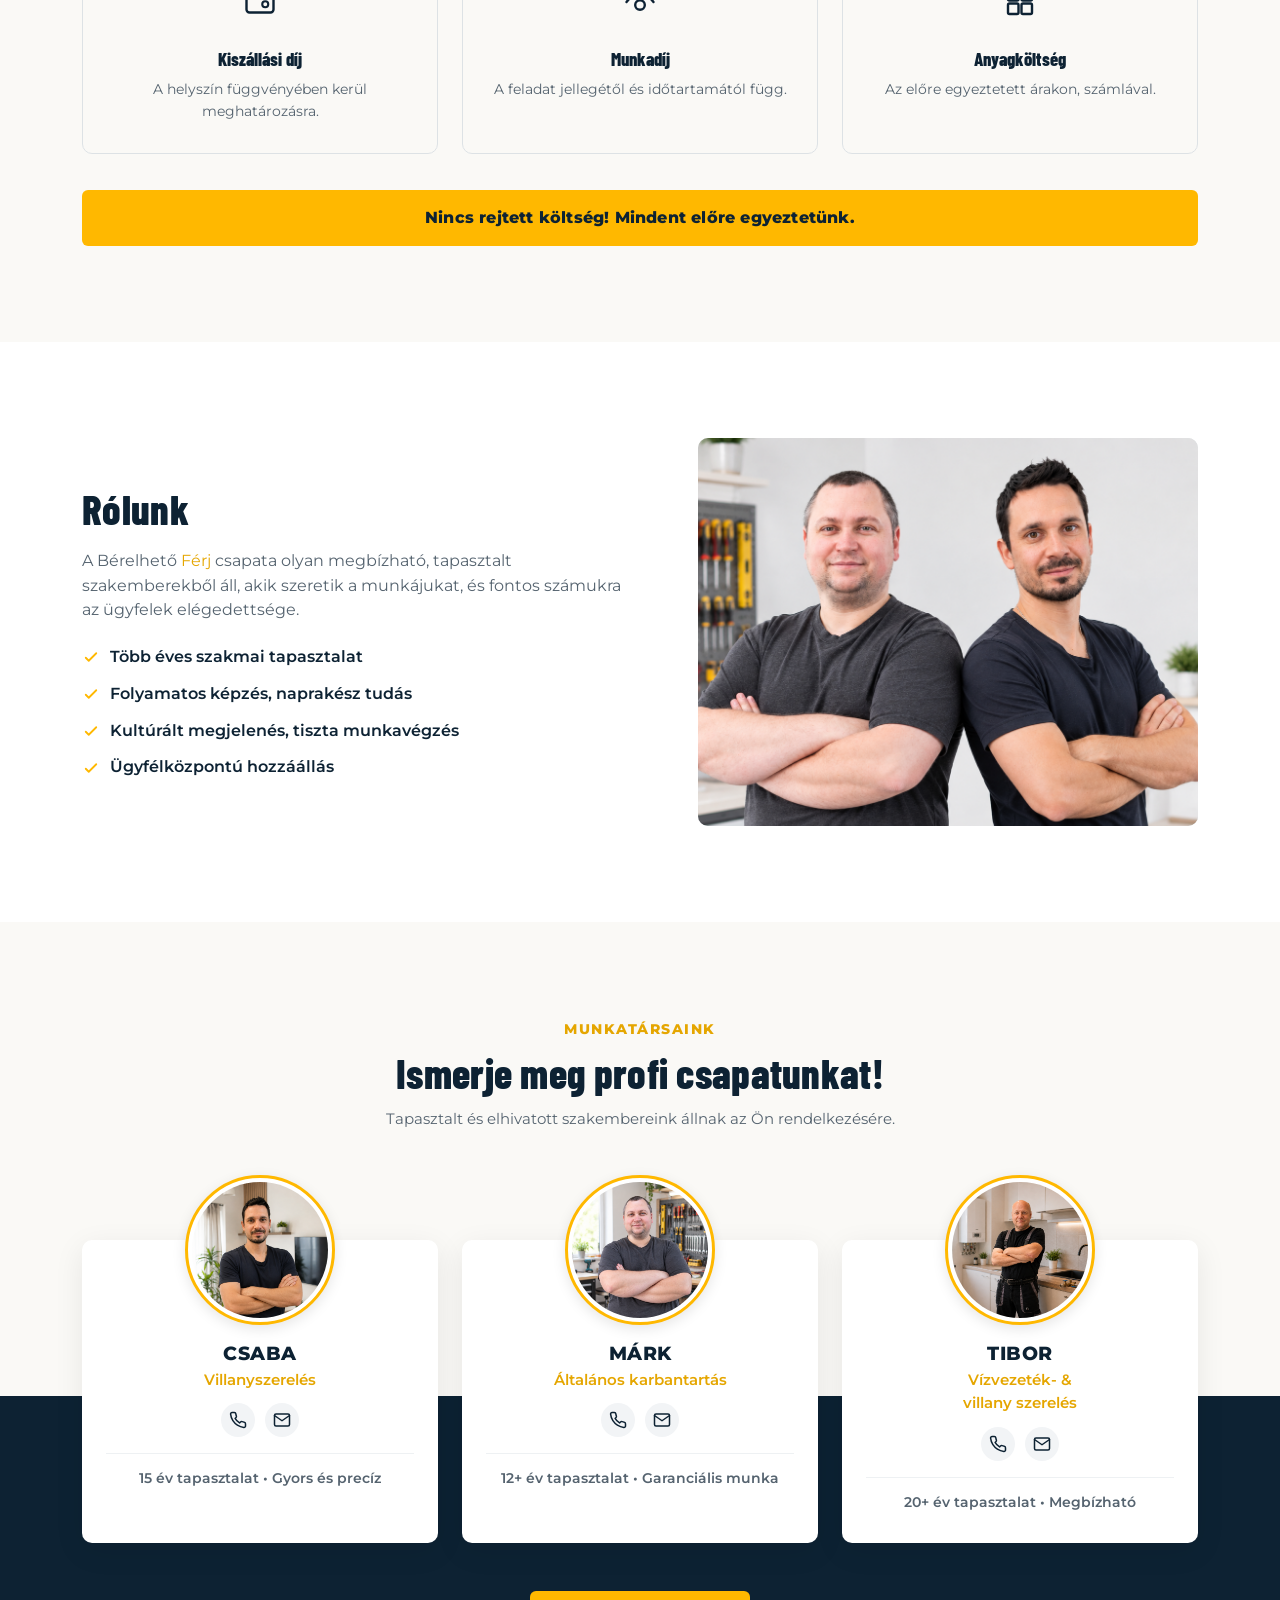
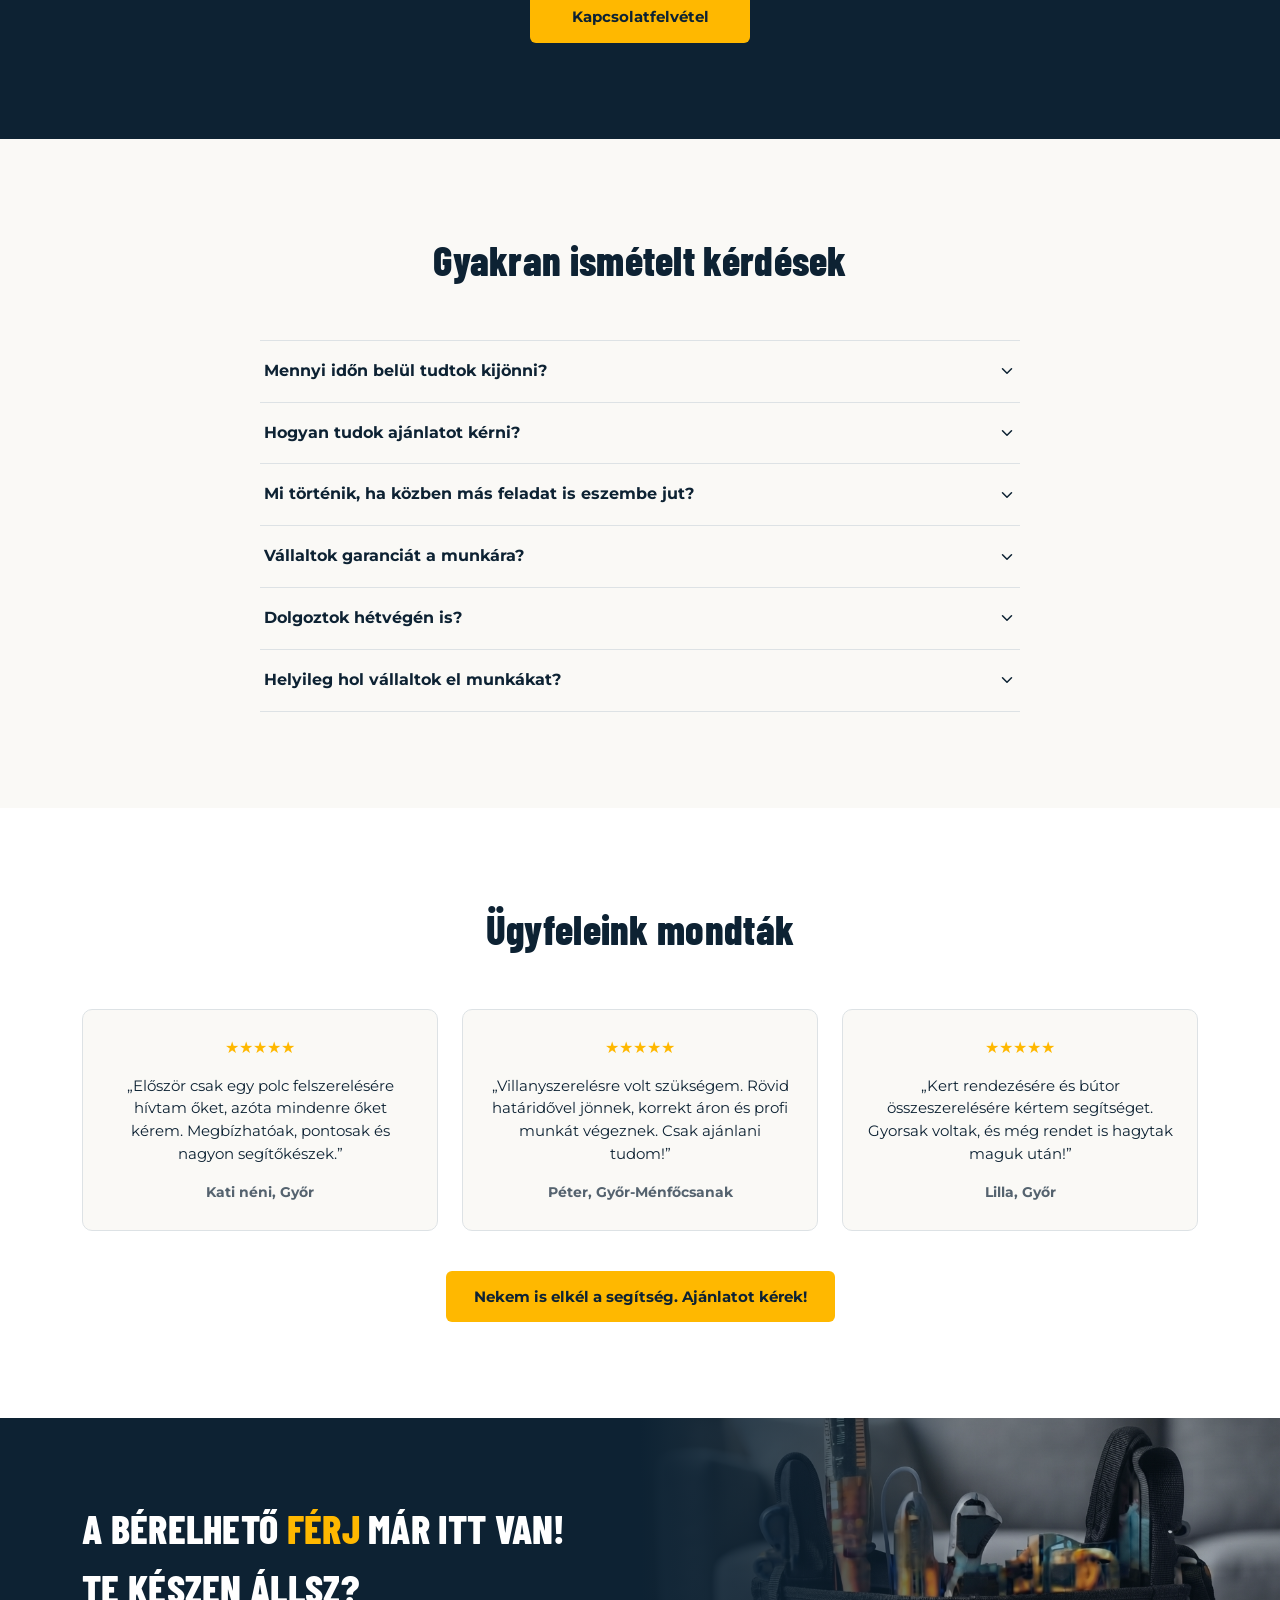
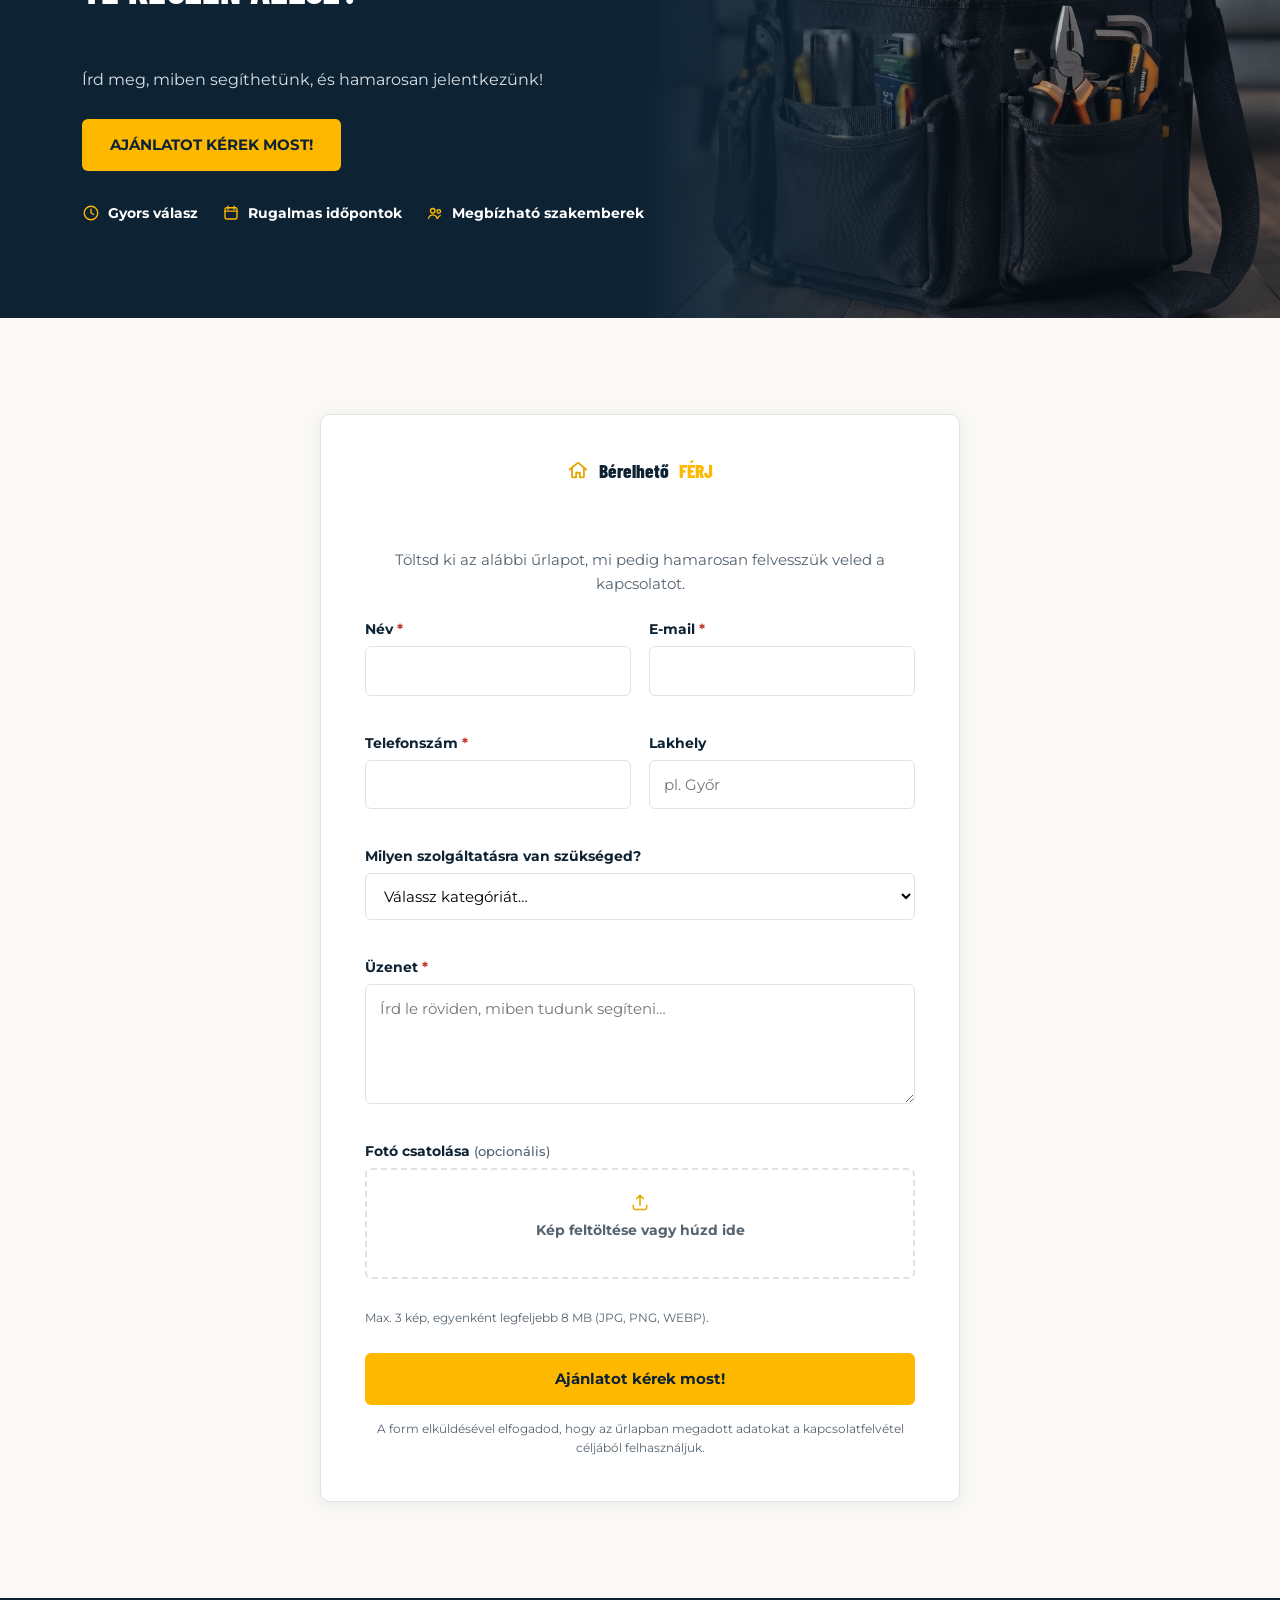
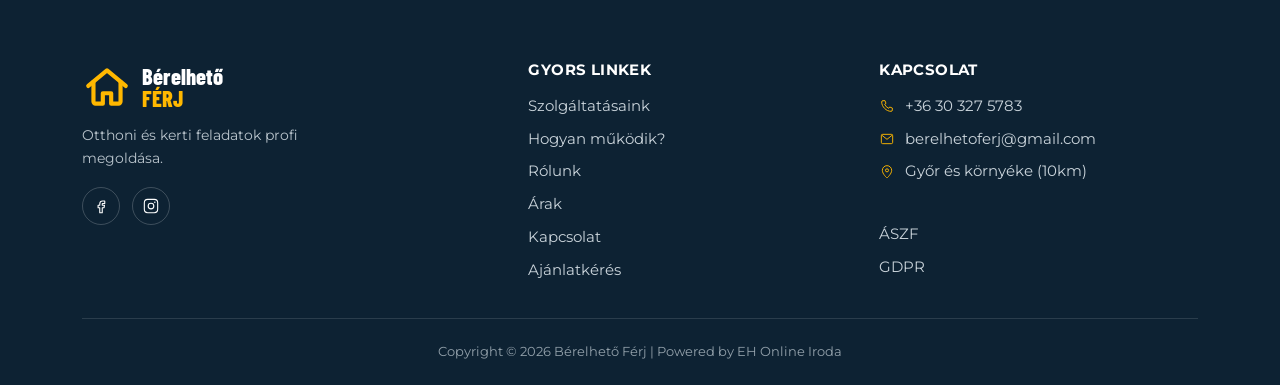
==== commit cb000345: "Update index.html" ====
--- a/index.html
+++ b/index.html
@@ -610,7 +610,7 @@
           </div>
           <div class="team-card-body">
             <h3>TIBOR</h3>
-            <span class="team-specialty">Vízvezeték- & villany szerelés</span>
+            <span class="team-specialty">Vízvezeték- & <br>villany szerelés</span>
             <div class="team-contact-actions">
              <a href="#kapcsolat" class="phone-smart-link" 
                 data-desktop-href="#kapcsolat" 
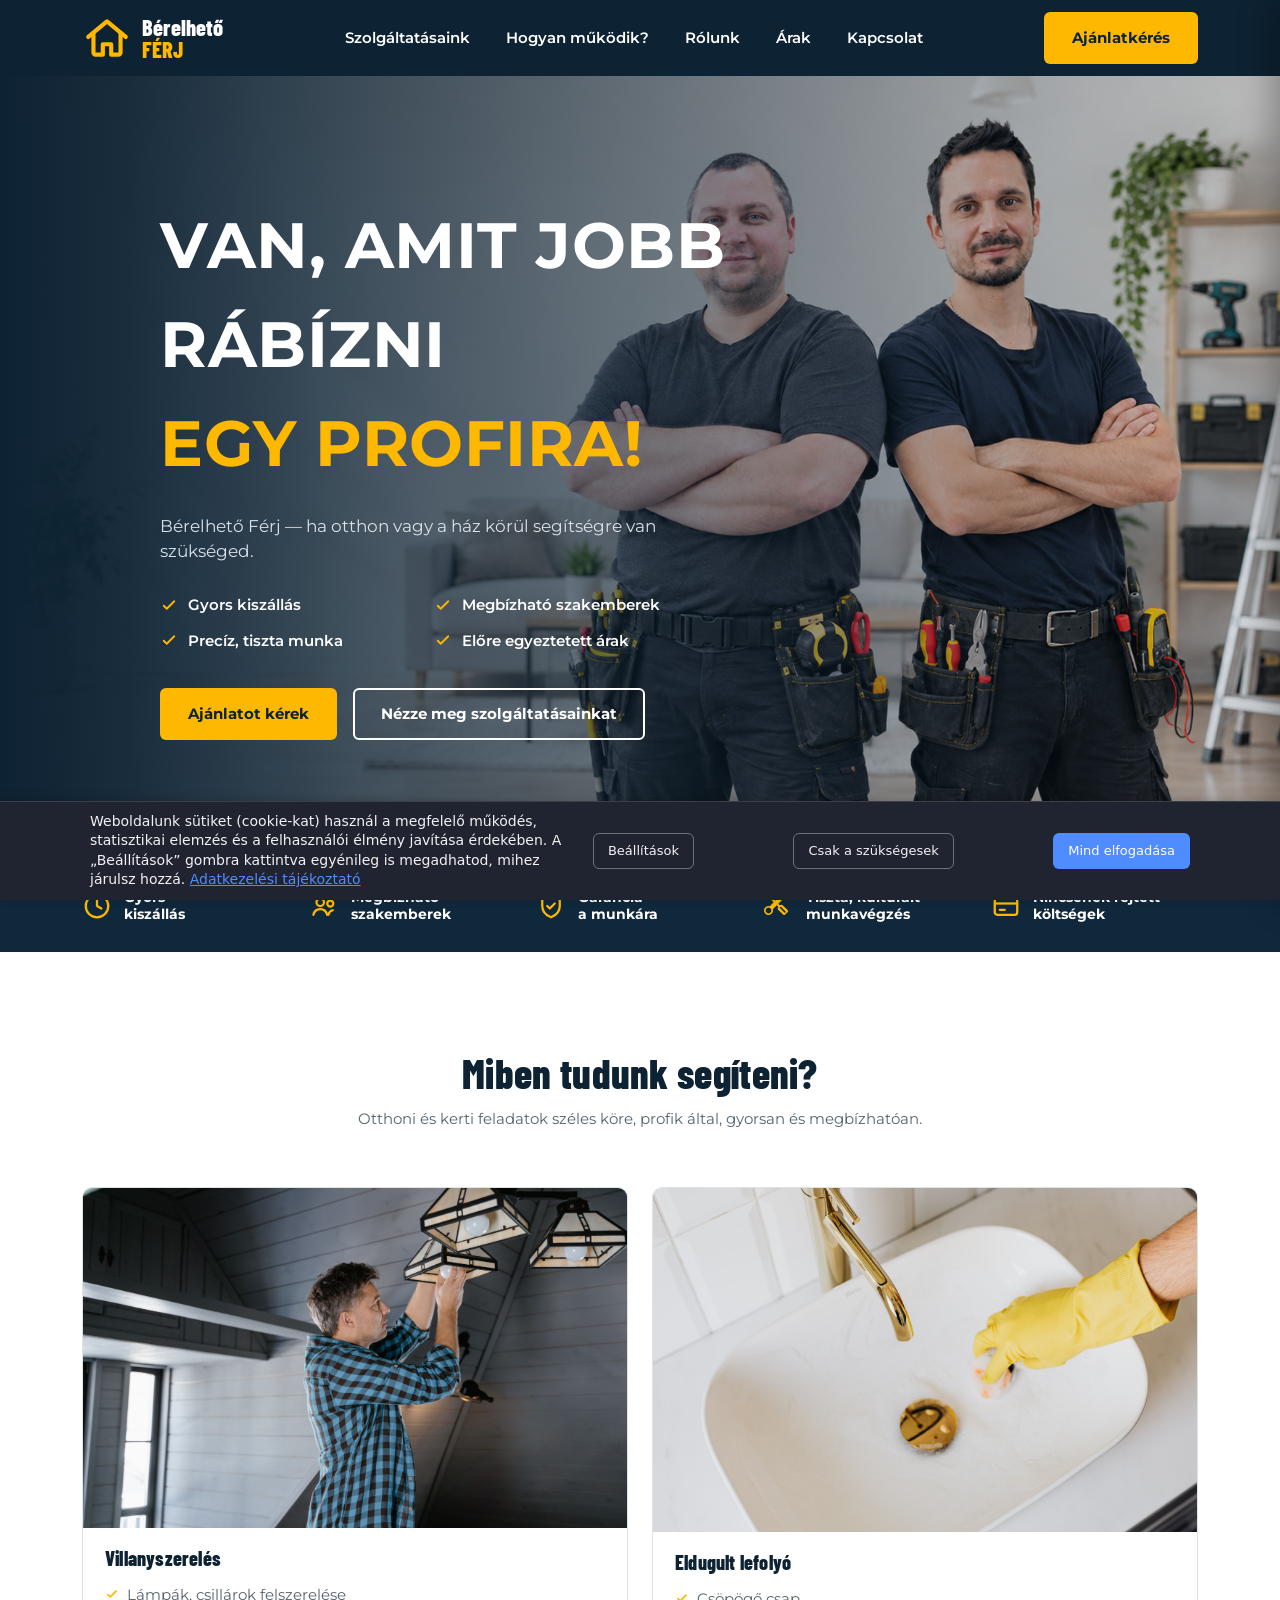
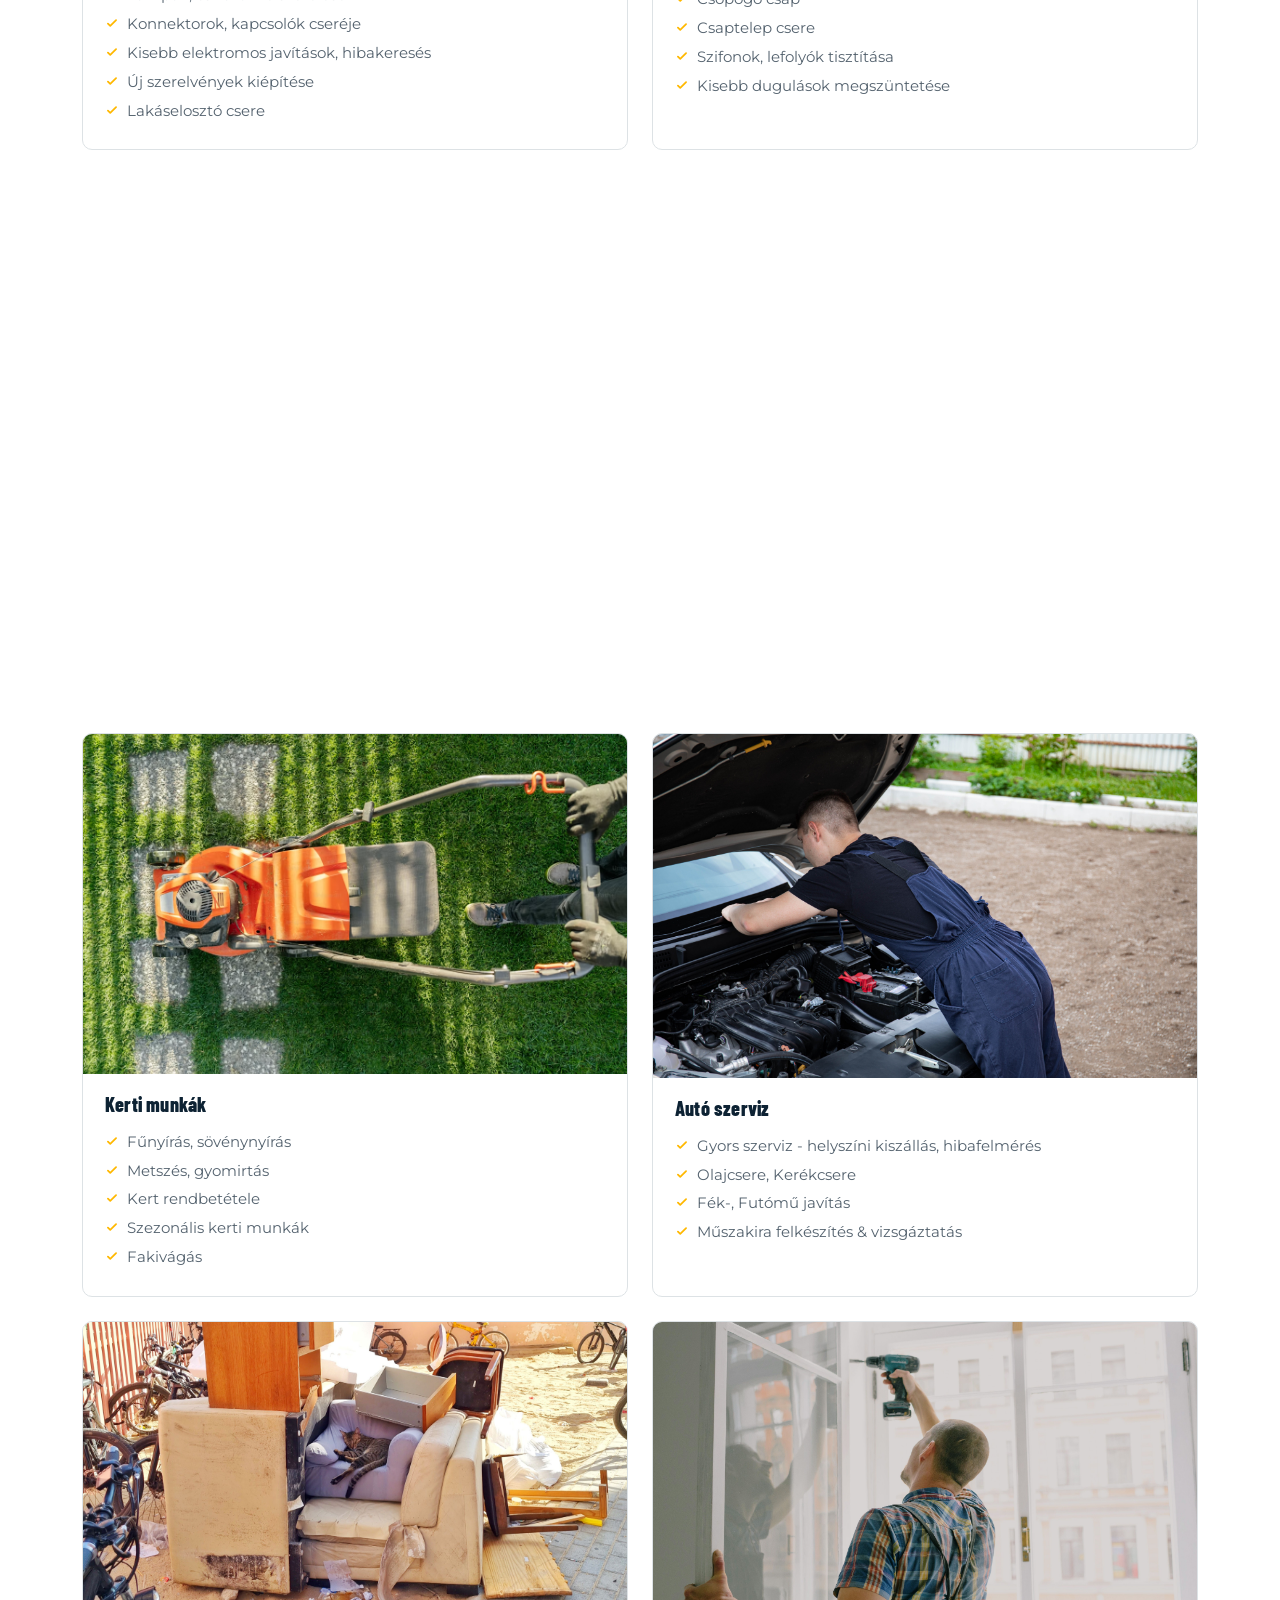
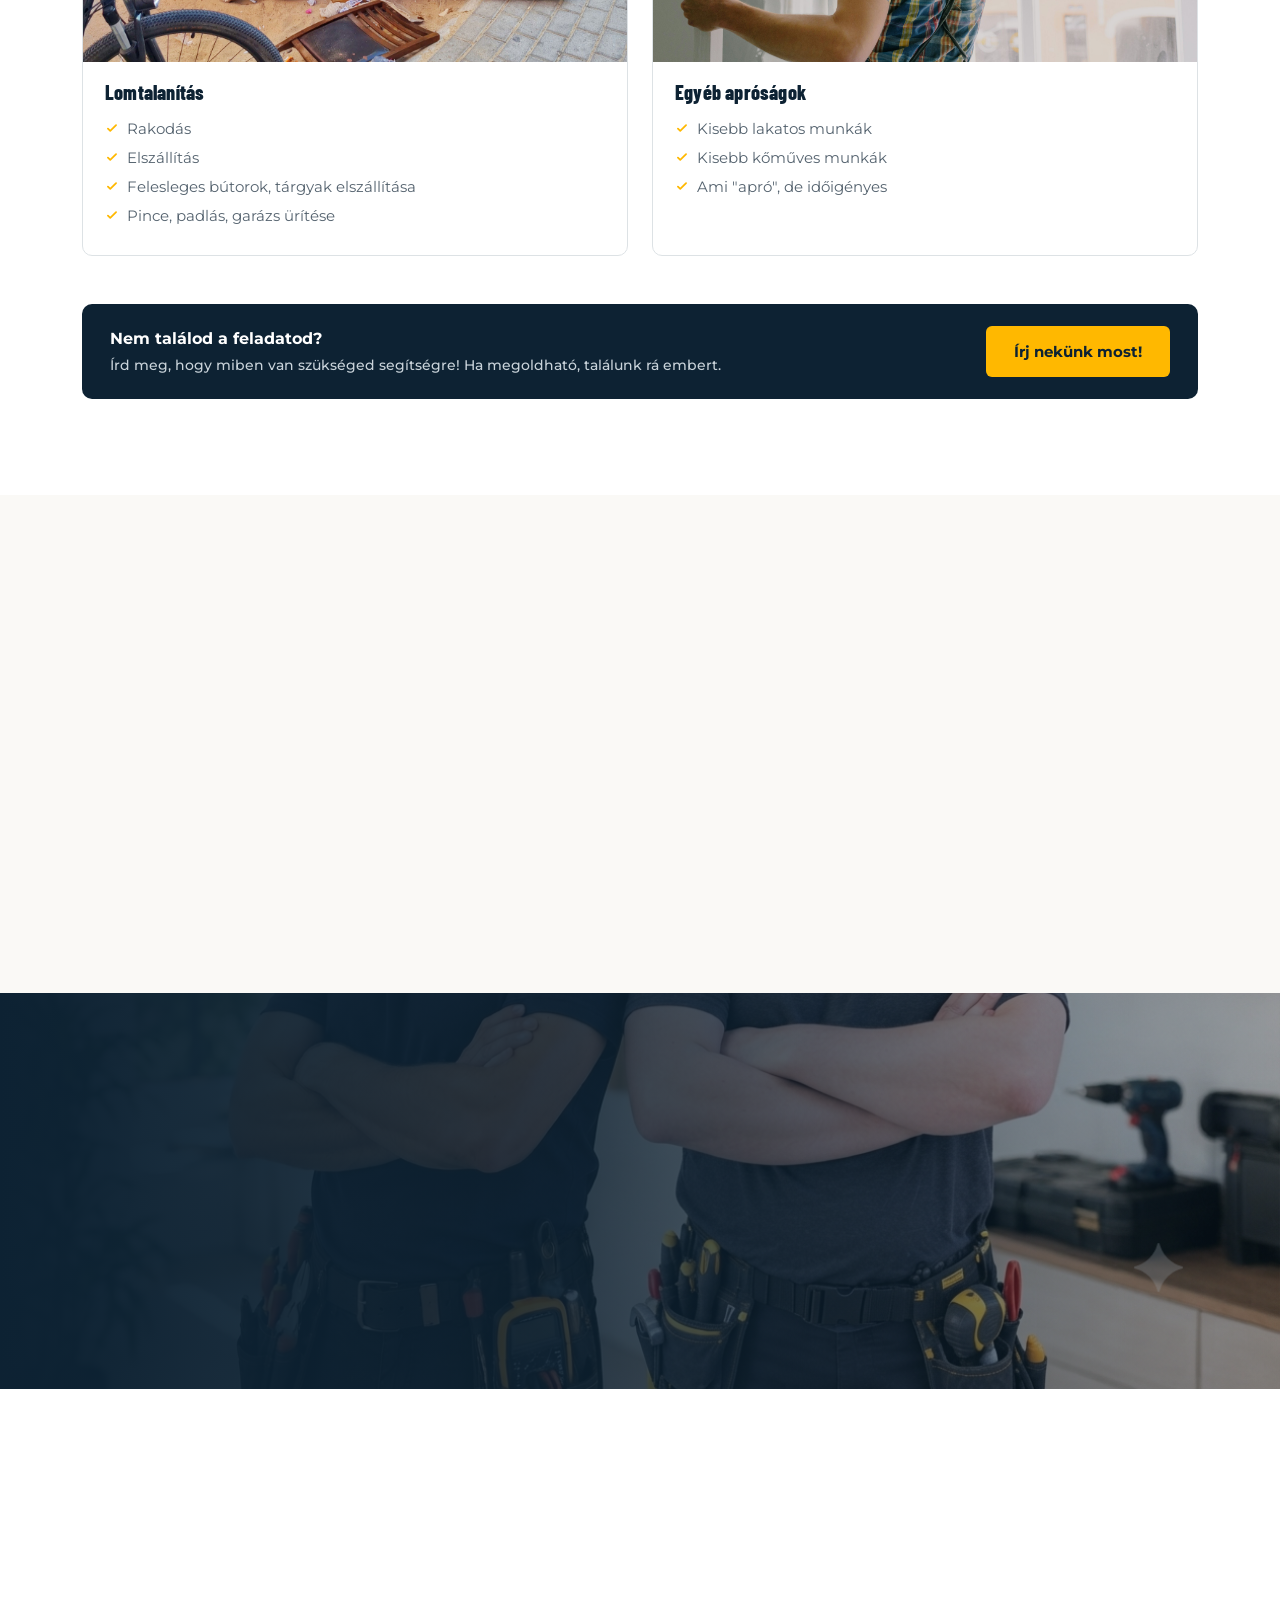
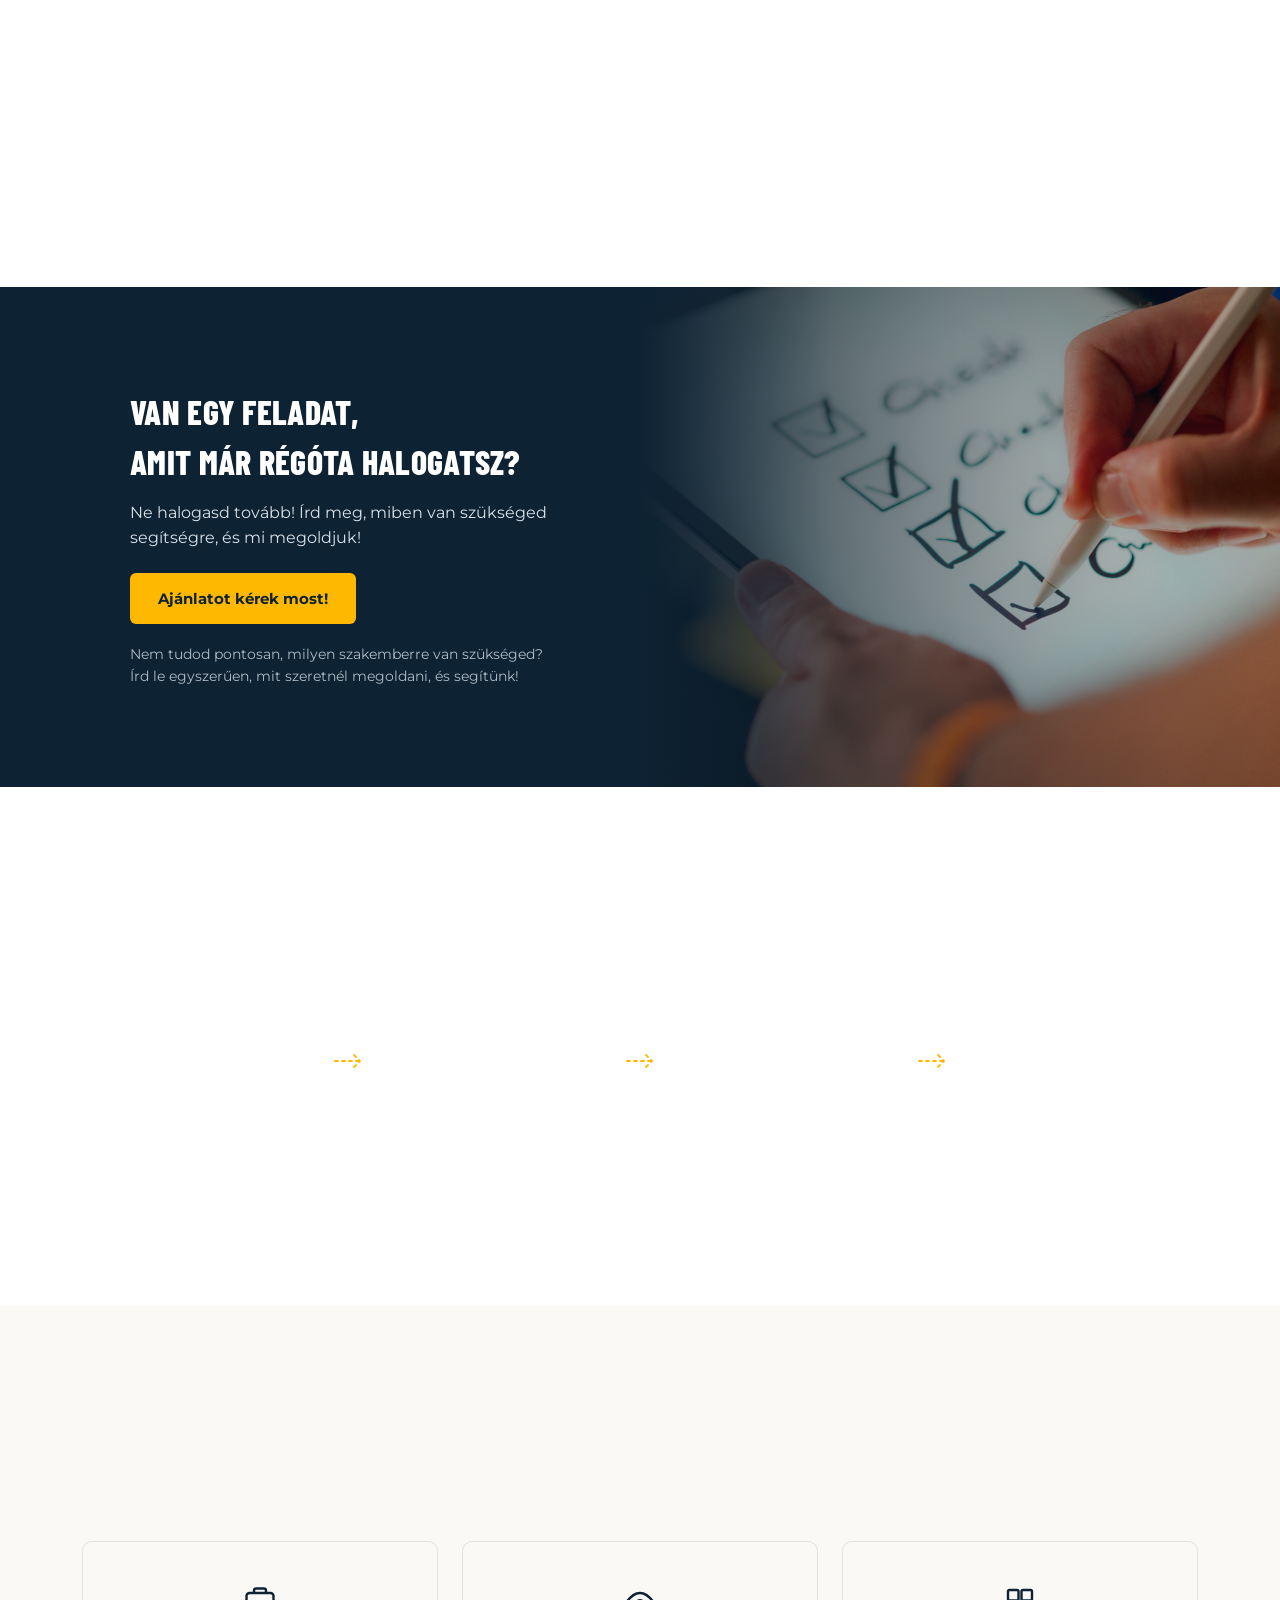
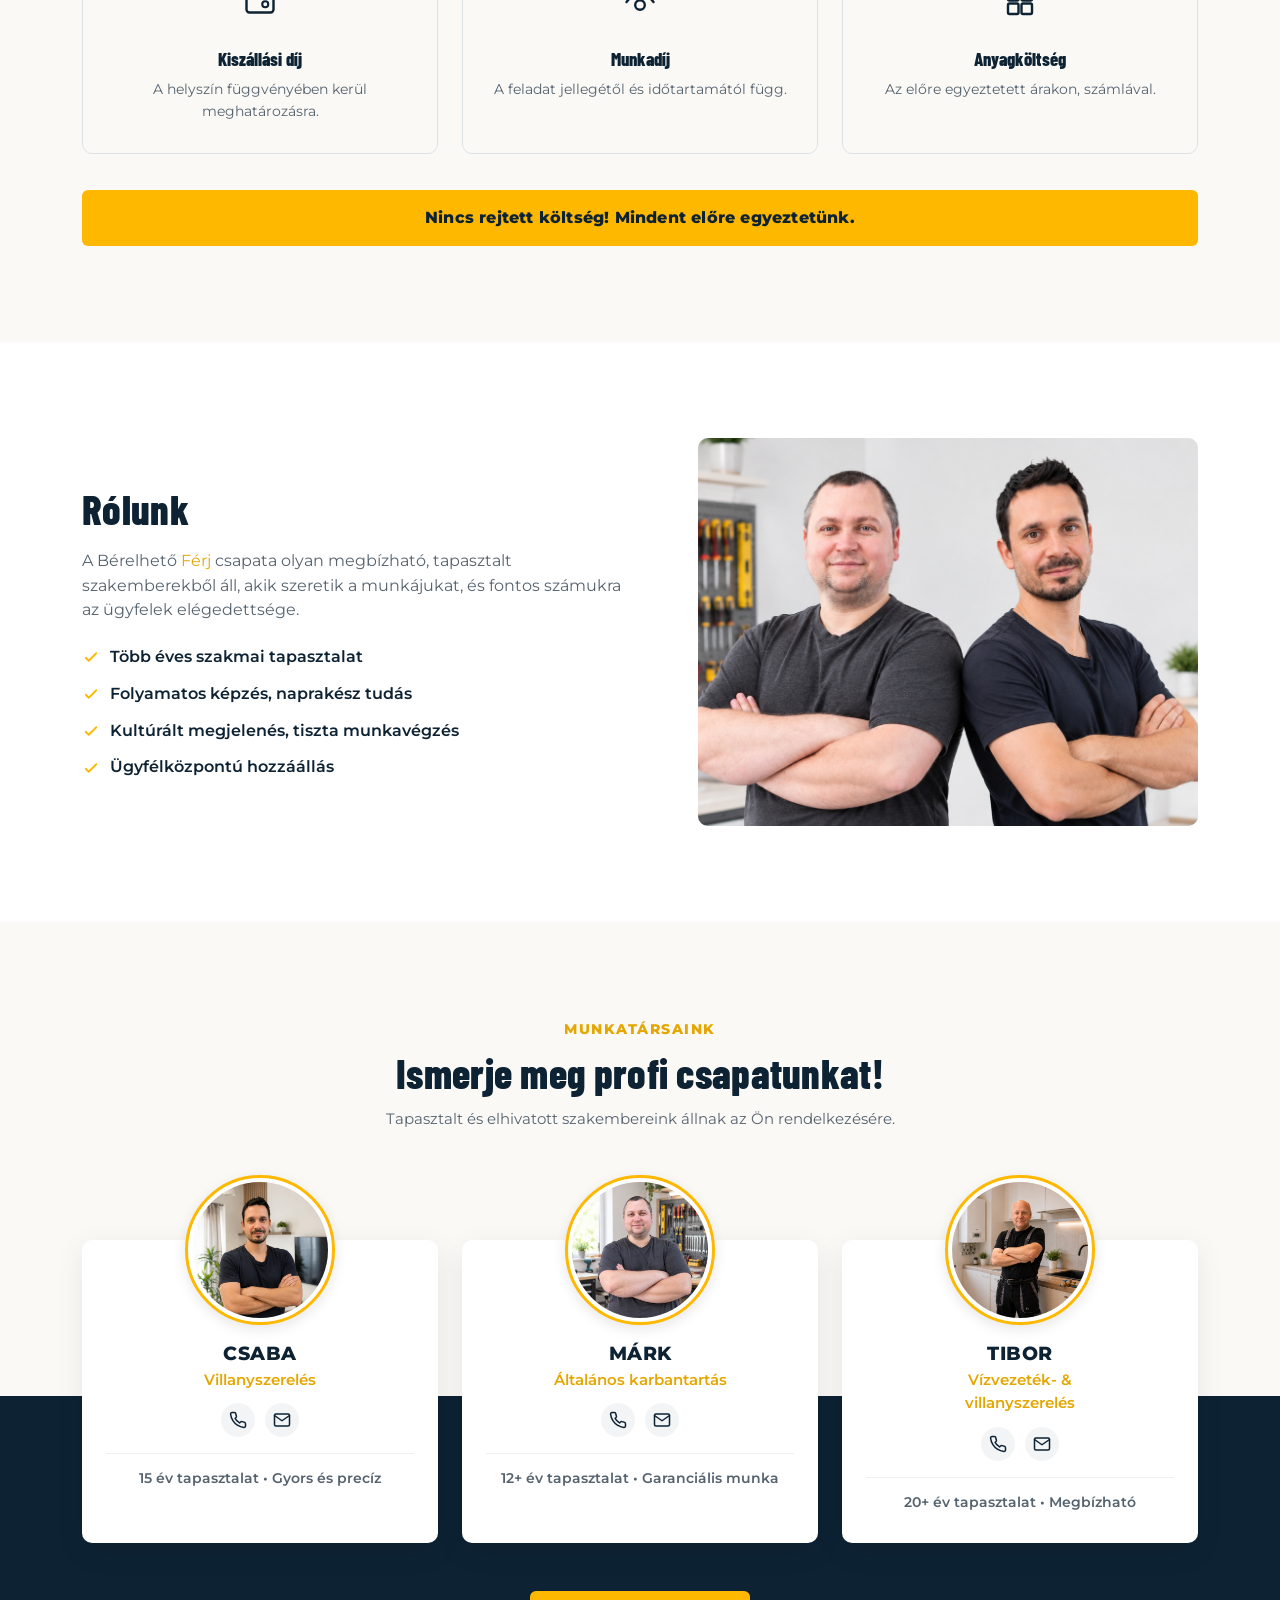
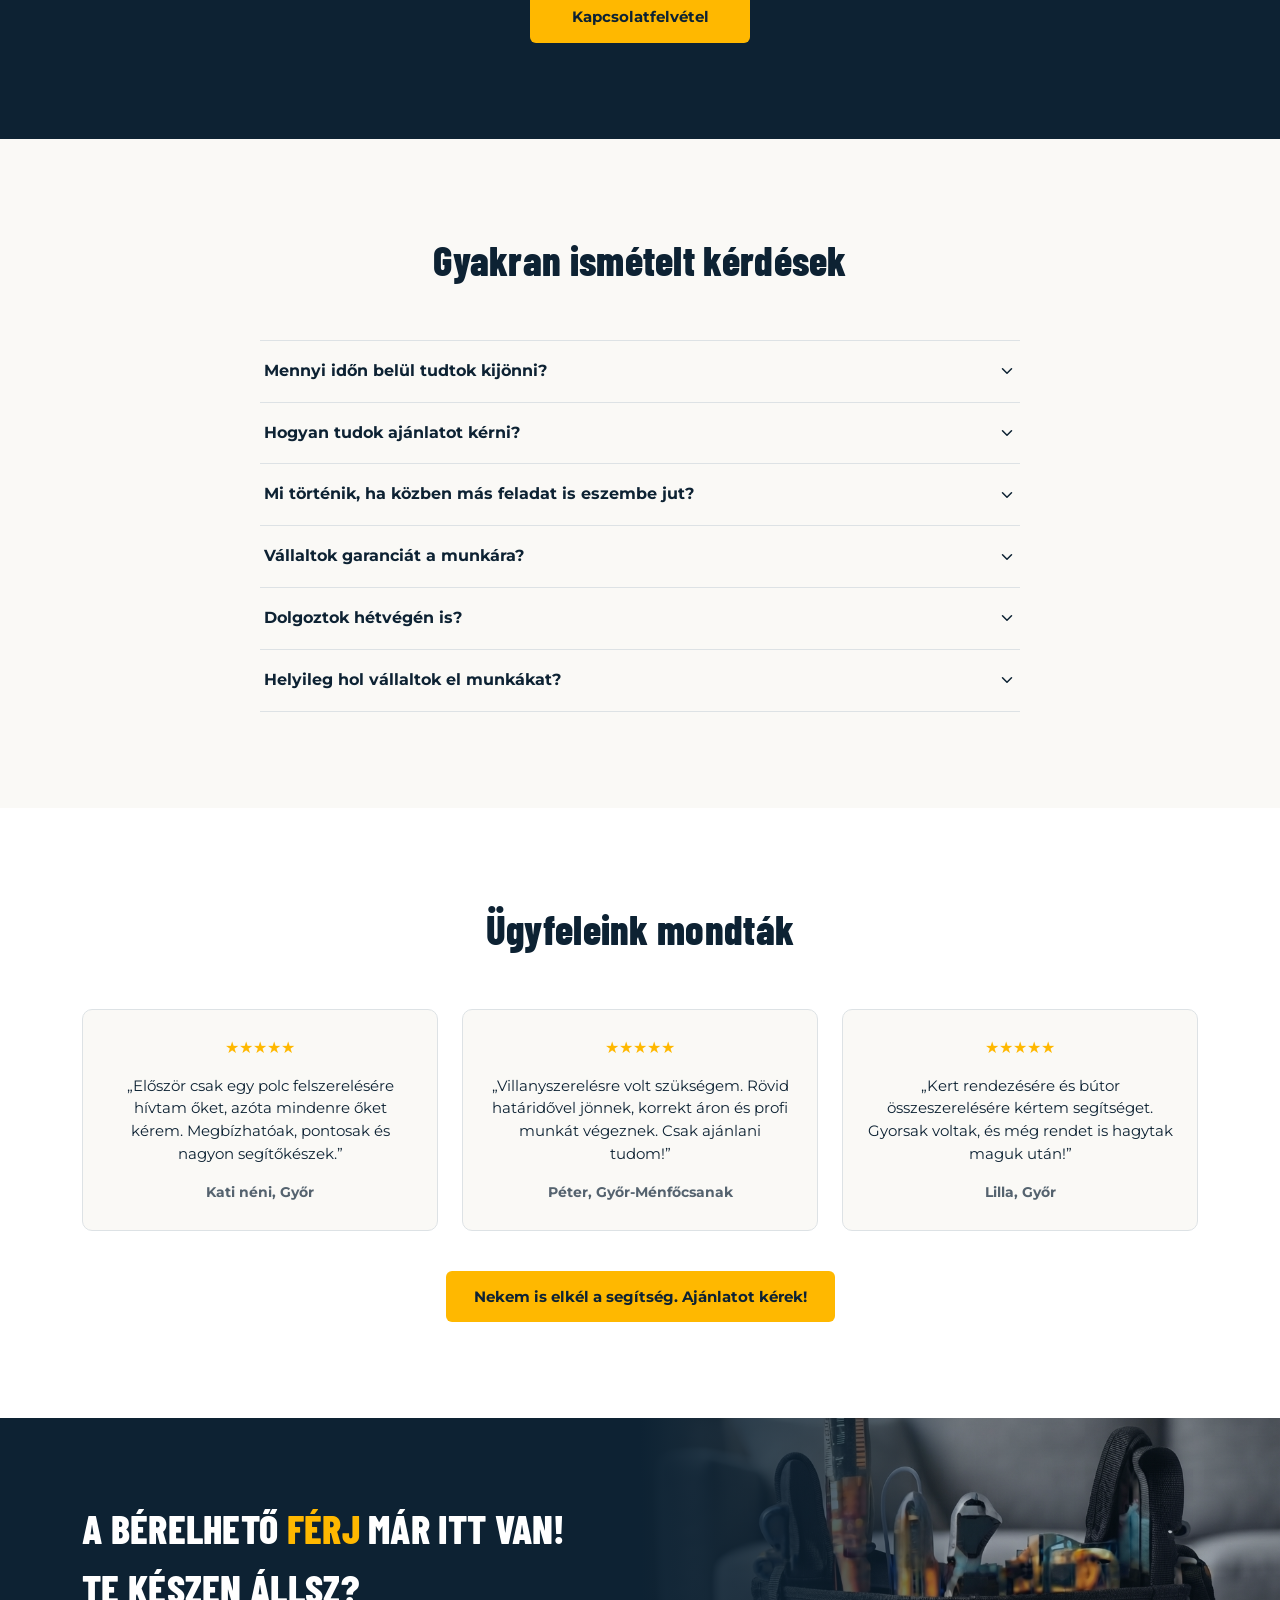
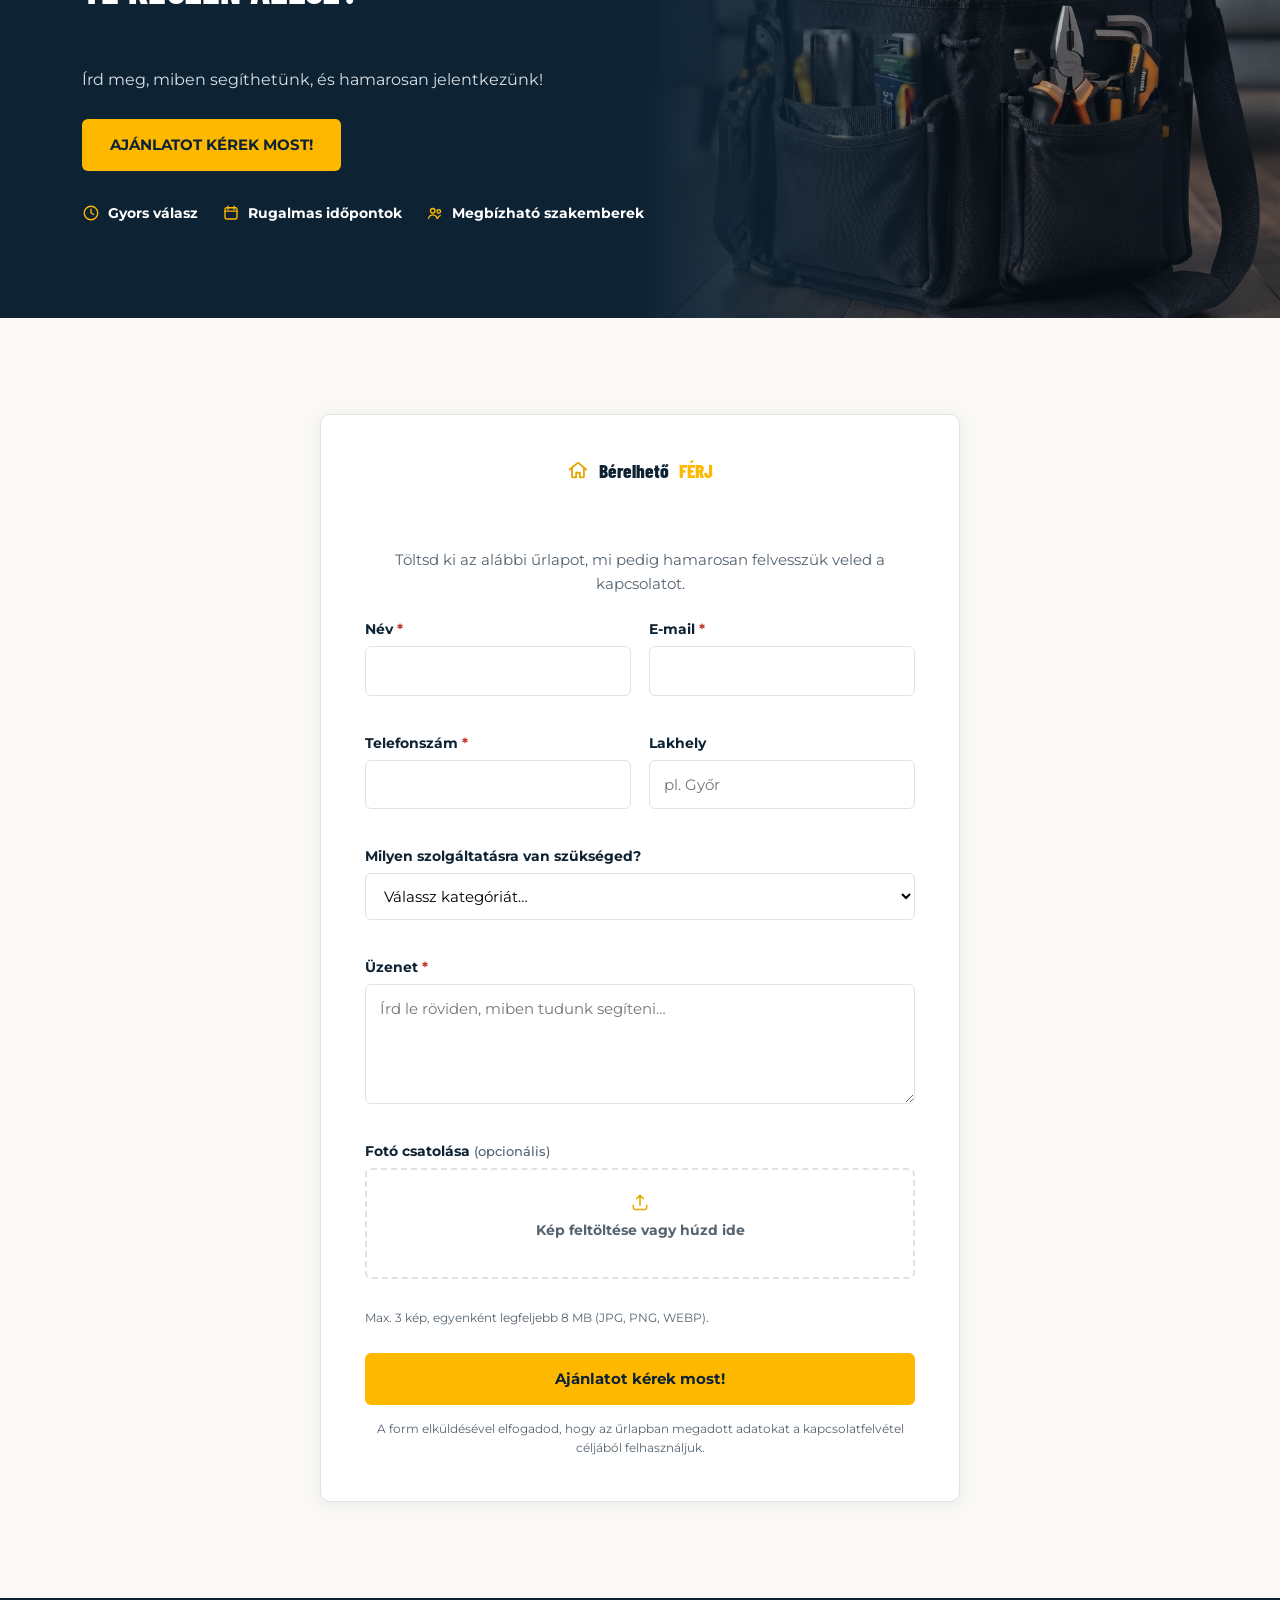
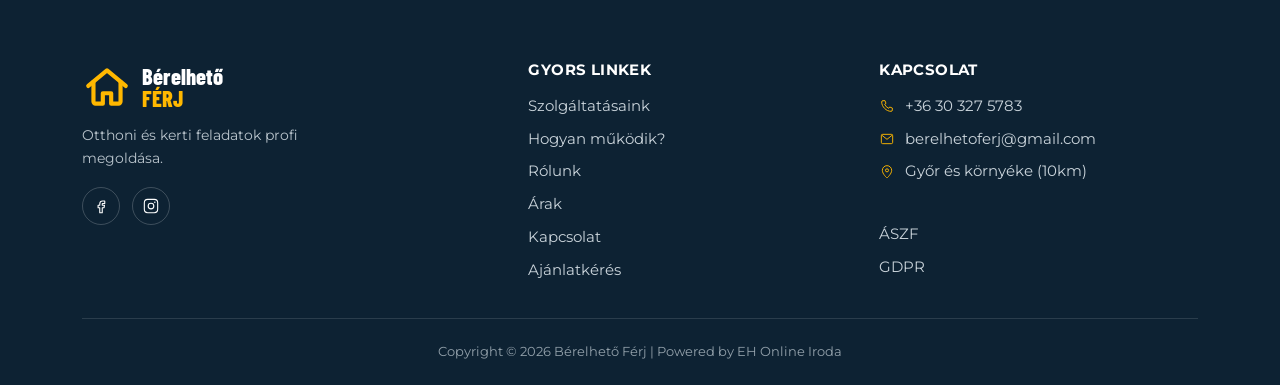
==== commit 62cbe14d: "Update index.html" ====
--- a/index.html
+++ b/index.html
@@ -610,7 +610,7 @@
           </div>
           <div class="team-card-body">
             <h3>TIBOR</h3>
-            <span class="team-specialty">Vízvezeték- & <br>villany szerelés</span>
+            <span class="team-specialty">Vízvezeték- & <br>villanyszerelés</span>
             <div class="team-contact-actions">
              <a href="#kapcsolat" class="phone-smart-link" 
                 data-desktop-href="#kapcsolat" 
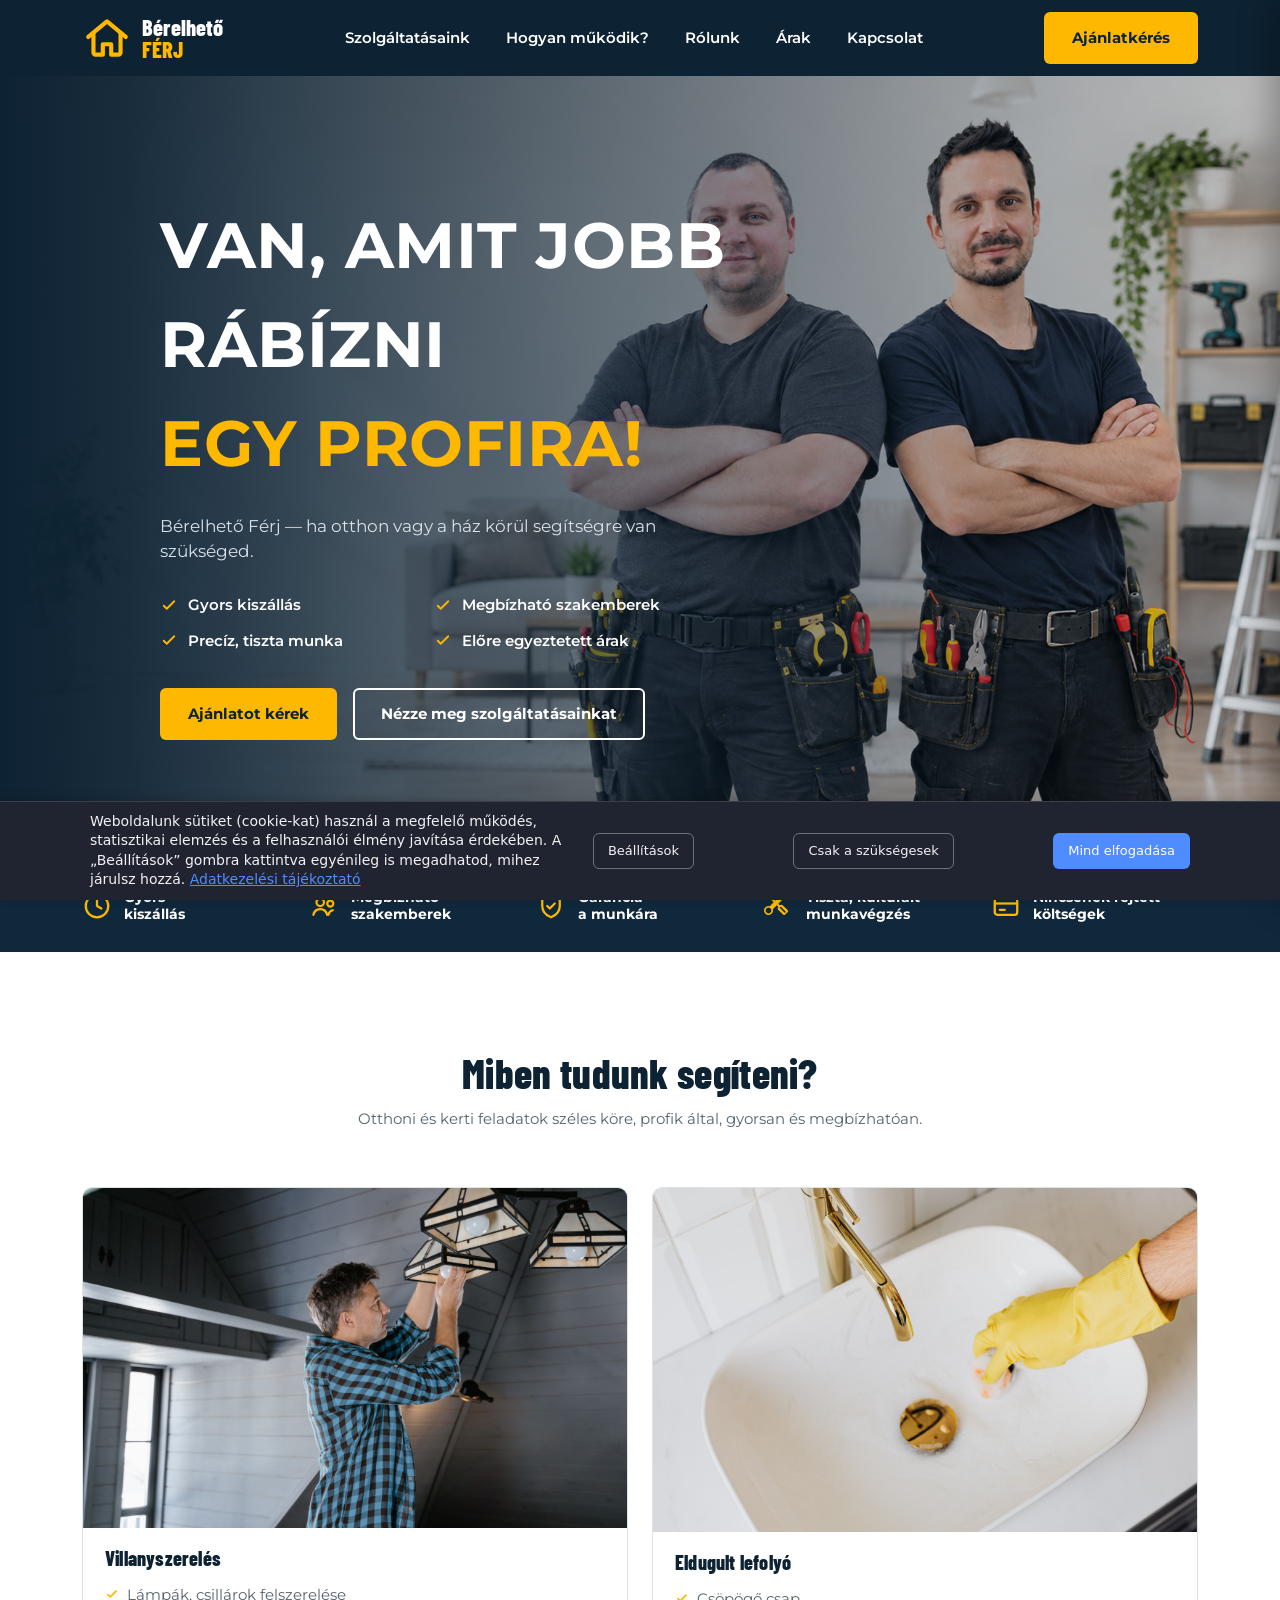
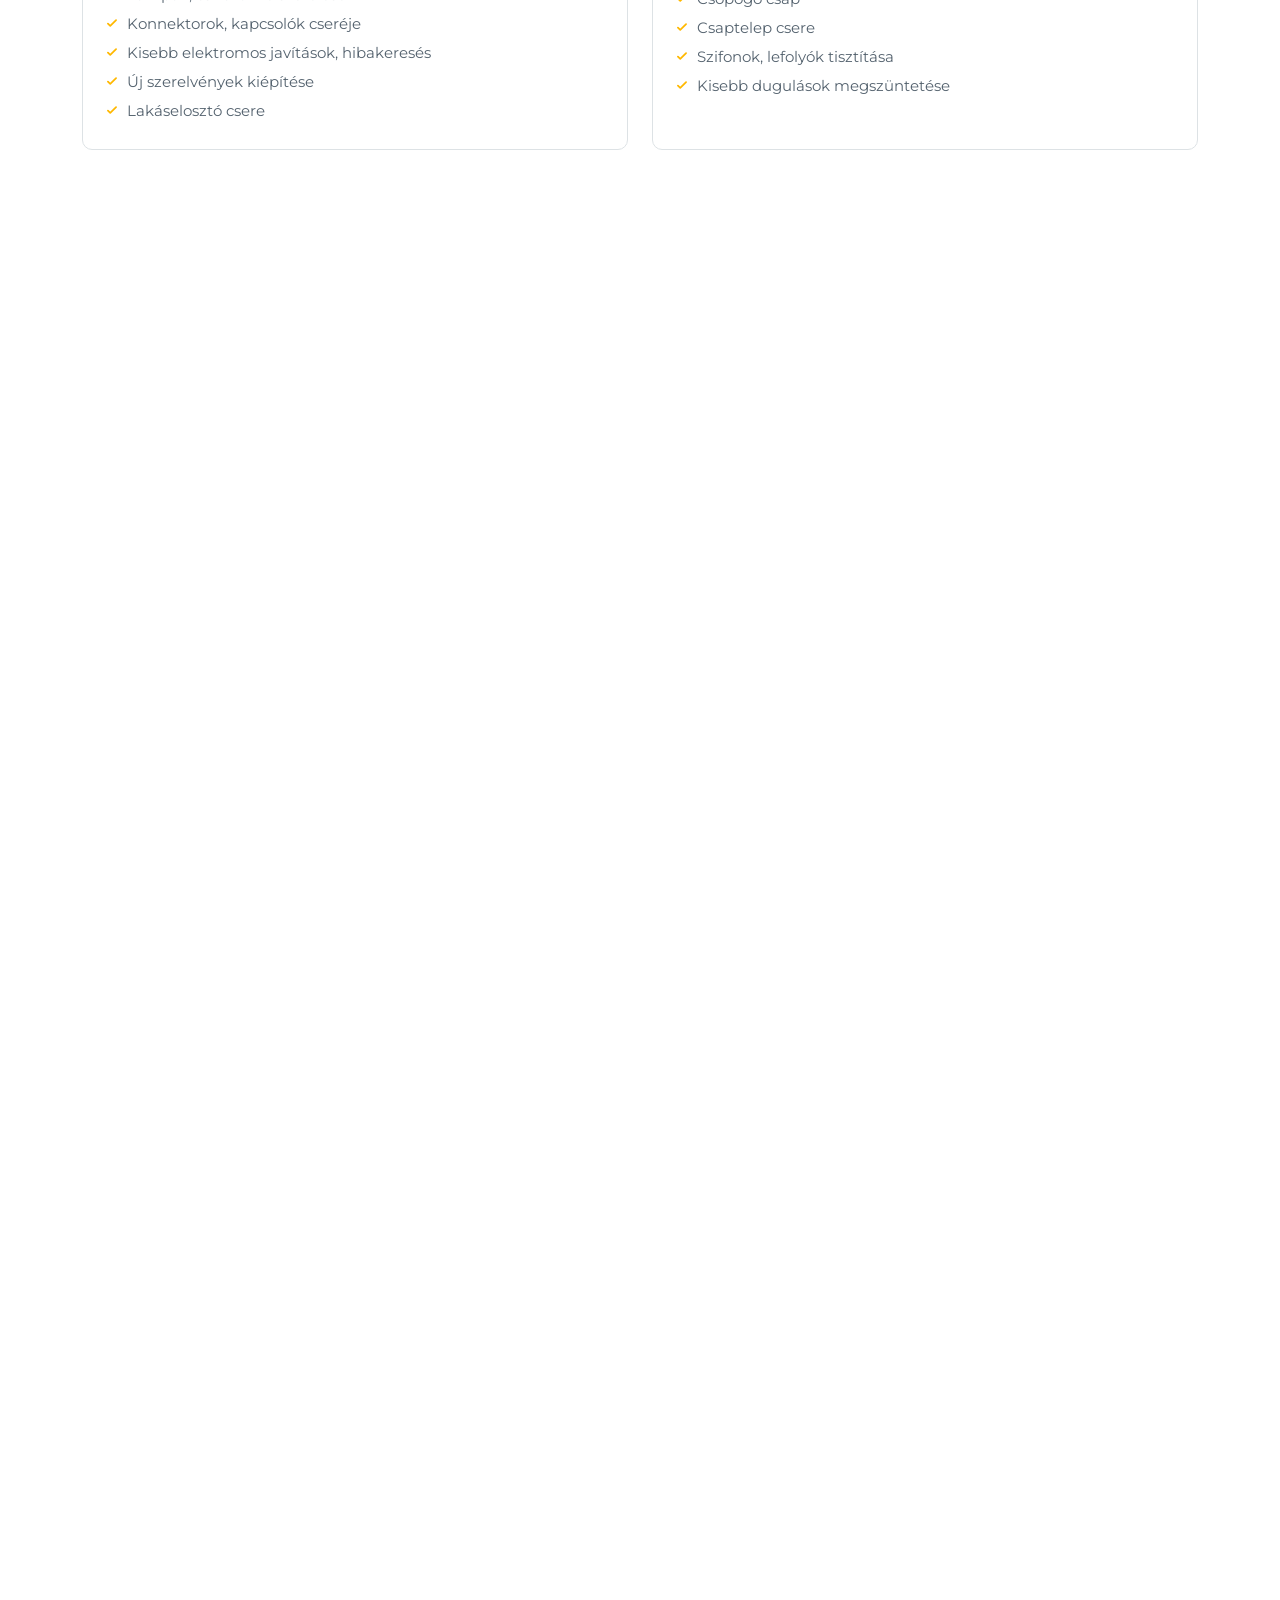
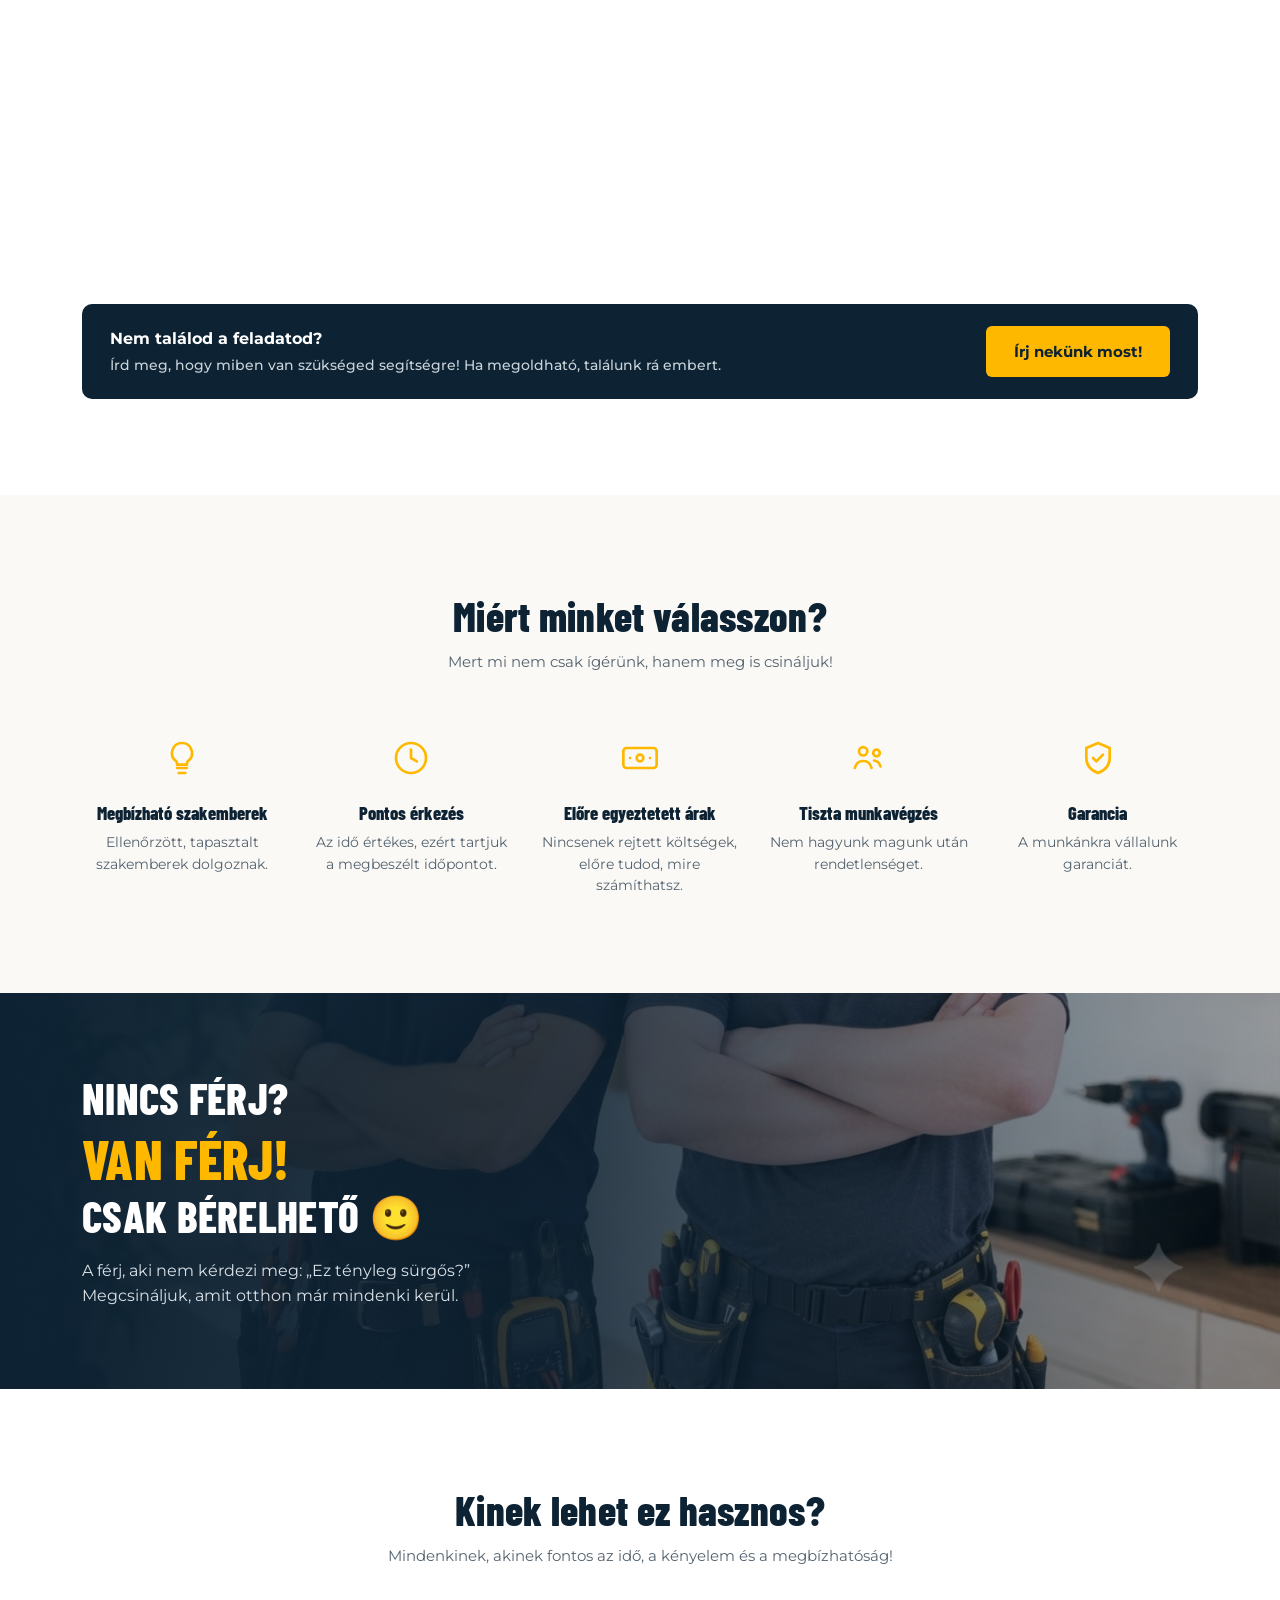
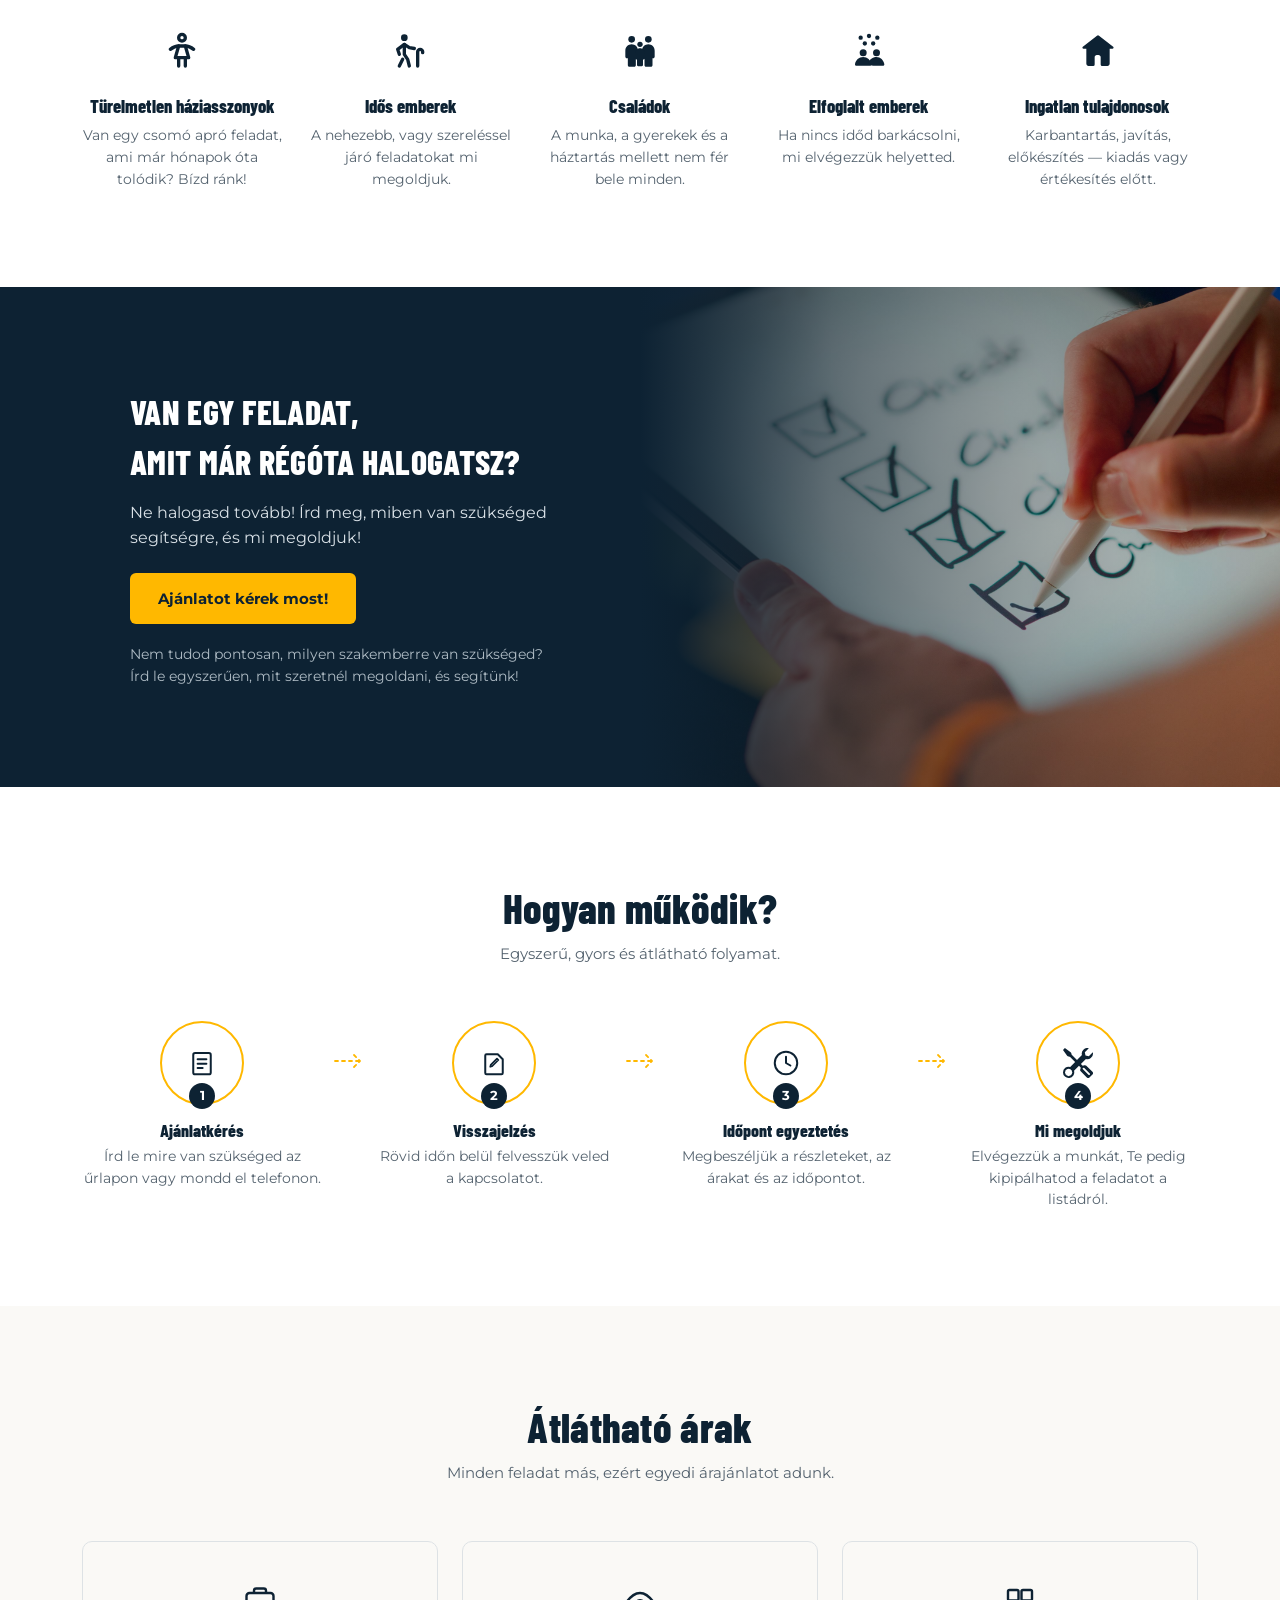
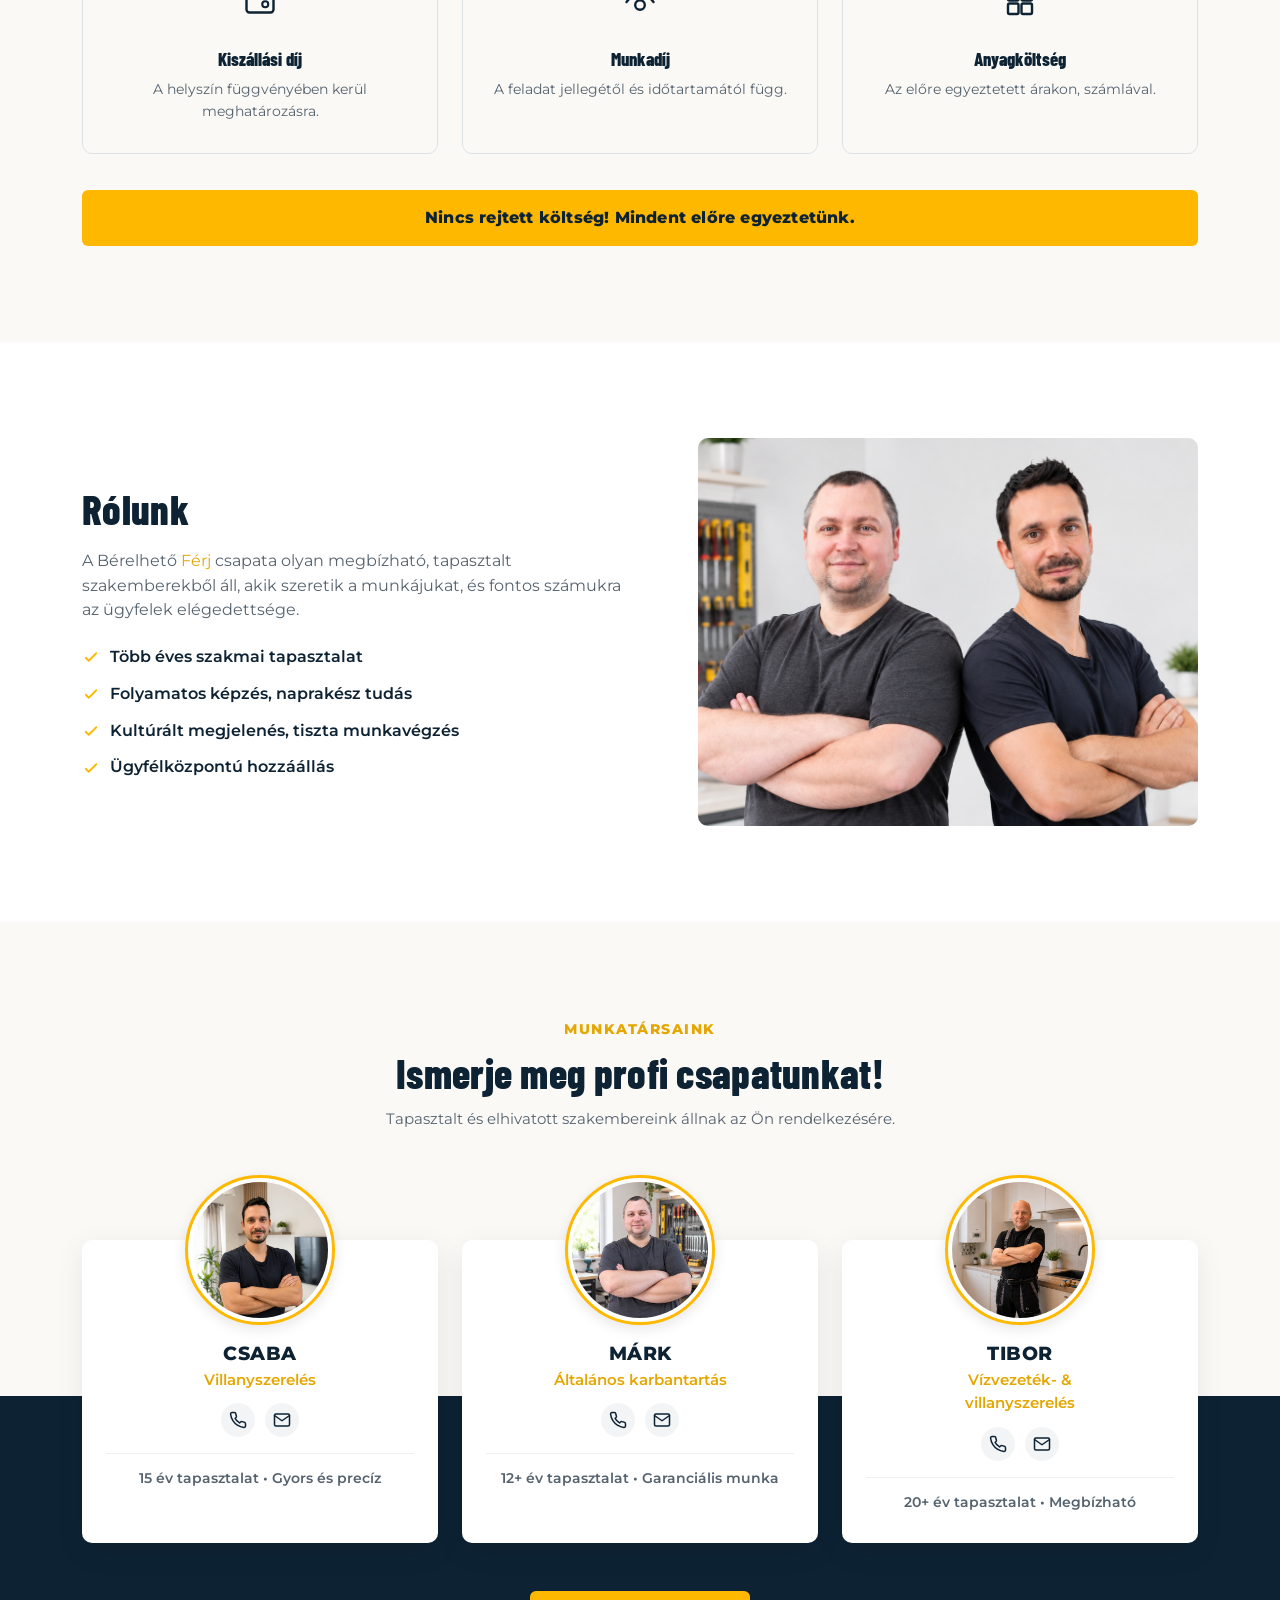
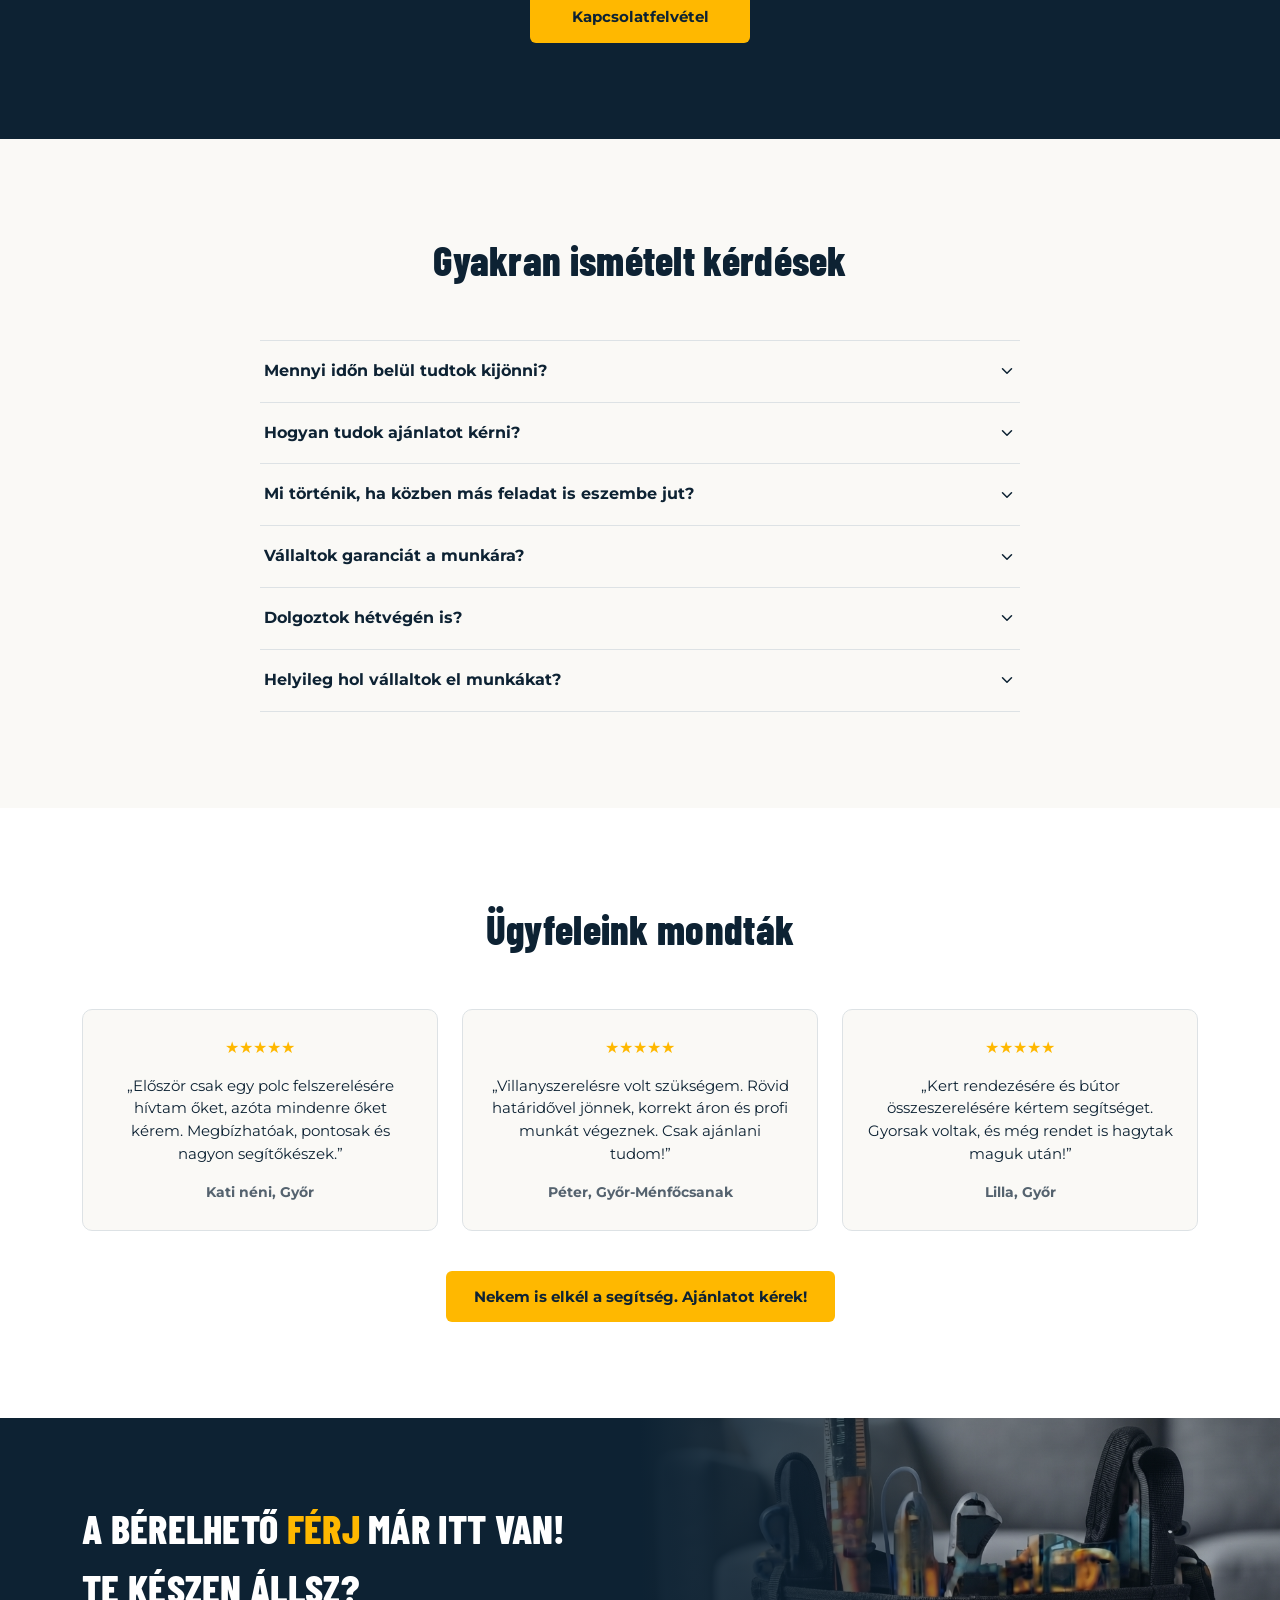
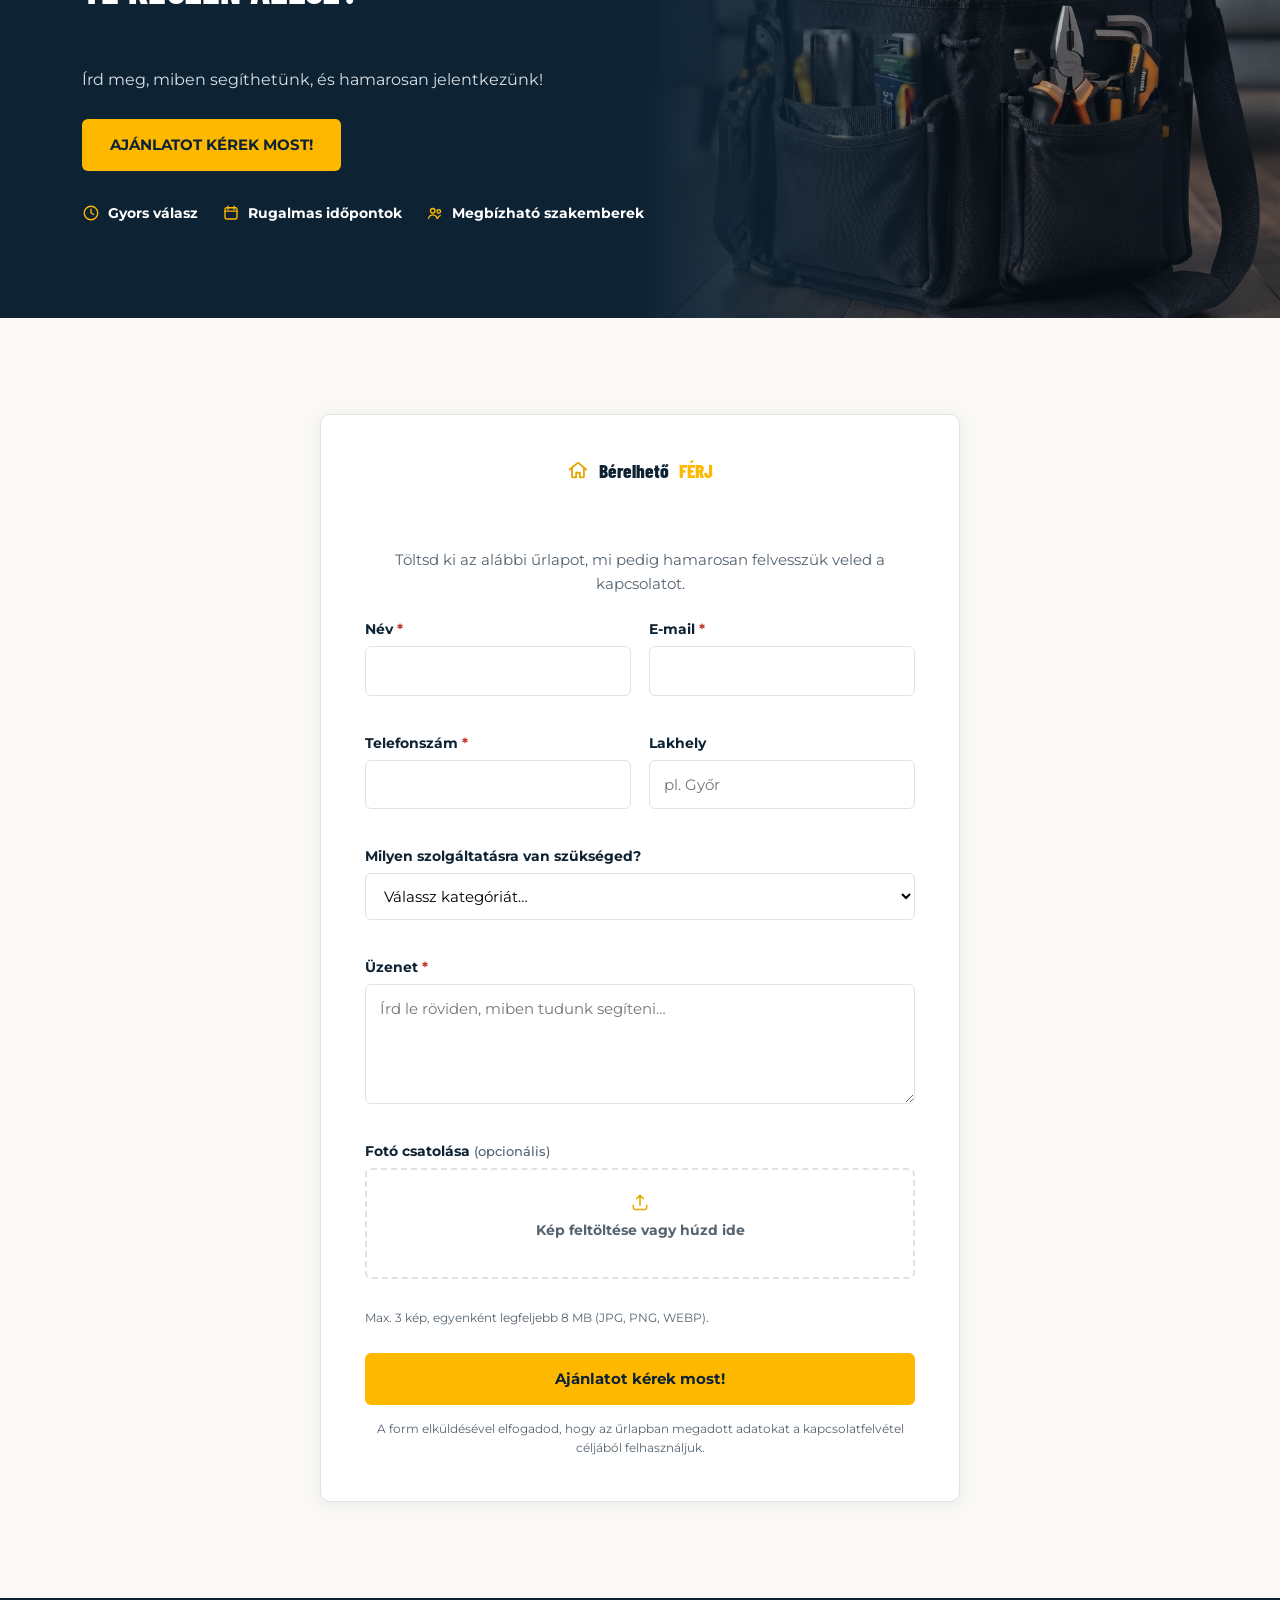
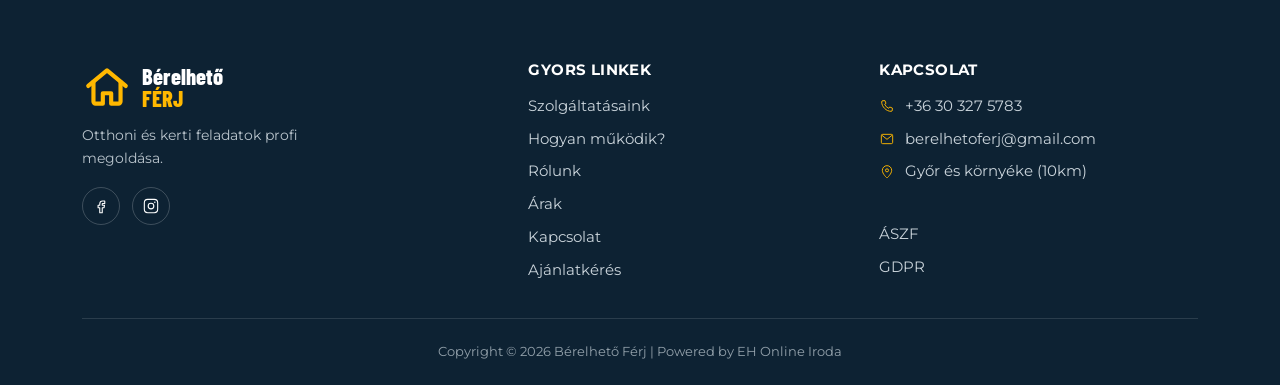
==== commit 689b80e7: "Update index.html" ====
--- a/index.html
+++ b/index.html
@@ -894,6 +894,18 @@
   </div>
 </footer>
 
+<!-- Mobil ragadós alsó sáv: ajánlatkérés + hívás -->
+<div class="mobile-cta-bar" id="mobileCtaBar">
+  <a href="#ajanlatkeres" class="btn btn-primary mobile-cta-main" data-event="cta">
+    Ajánlatkérés
+  </a>
+  <a href="tel:+36303275783" class="mobile-cta-call" aria-label="Hívás" data-event="contact">
+    <svg width="24" height="24" viewBox="0 0 24 24" fill="none" aria-hidden="true">
+      <path d="M6 4h3l1.5 4-2 1.5a12 12 0 0 0 6 6l1.5-2 4 1.5v3a2 2 0 0 1-2 2C11 20 4 13 4 6a2 2 0 0 1 2-2Z" stroke="currentColor" stroke-width="1.8" stroke-linejoin="round"/>
+    </svg>
+  </a>
+</div>
+
 <button type="button" class="back-to-top" id="backToTop" aria-label="Vissza a tetejére">
   <svg width="20" height="20" viewBox="0 0 24 24" fill="none" aria-hidden="true"><path d="M12 19V5M6 11l6-6 6 6" stroke="currentColor" stroke-width="2.2" stroke-linecap="round" stroke-linejoin="round"/></svg>
 </button>
--- a/css/style.css
+++ b/css/style.css
@@ -1429,3 +1429,65 @@
   .hero-actions { flex-direction: column; }
   .hero-actions .btn { width: 100%; }
 }
+
+/* ==========================================================================
+   Mobil ragadós alsó sáv (csak mobilon / tableten látszik)
+   ========================================================================== */
+.mobile-cta-bar {
+  display: none;
+}
+
+@media (max-width: 860px) {
+  .mobile-cta-bar {
+    position: fixed;
+    left: 0;
+    right: 0;
+    bottom: 0;
+    z-index: 450;
+    display: flex;
+    align-items: center;
+    gap: 10px;
+    padding: 10px 14px calc(10px + env(safe-area-inset-bottom, 0px));
+    background: var(--color-dark);
+    box-shadow: 0 -4px 18px rgba(13, 34, 51, 0.35);
+    transition: transform var(--transition-med);
+  }
+
+  .mobile-cta-bar.is-hidden {
+    transform: translateY(110%);
+  }
+
+  .mobile-cta-main {
+    flex: 1;
+    width: auto;
+    padding-block: 14px;
+  }
+
+  .mobile-cta-call {
+    flex-shrink: 0;
+    width: 52px;
+    height: 52px;
+    display: flex;
+    align-items: center;
+    justify-content: center;
+    border: 2px solid var(--color-yellow);
+    border-radius: var(--radius-sm);
+    color: var(--color-yellow);
+    transition: background var(--transition-fast), color var(--transition-fast);
+  }
+  .mobile-cta-call:hover,
+  .mobile-cta-call:active {
+    background: var(--color-yellow);
+    color: var(--color-dark);
+  }
+
+  /* hogy a sáv ne takarja ki a lábléc alját */
+  body {
+    padding-bottom: 76px;
+  }
+
+  /* a "vissza a tetejére" gomb a sáv fölé kerüljön */
+  .back-to-top {
+    bottom: 88px;
+  }
+}
